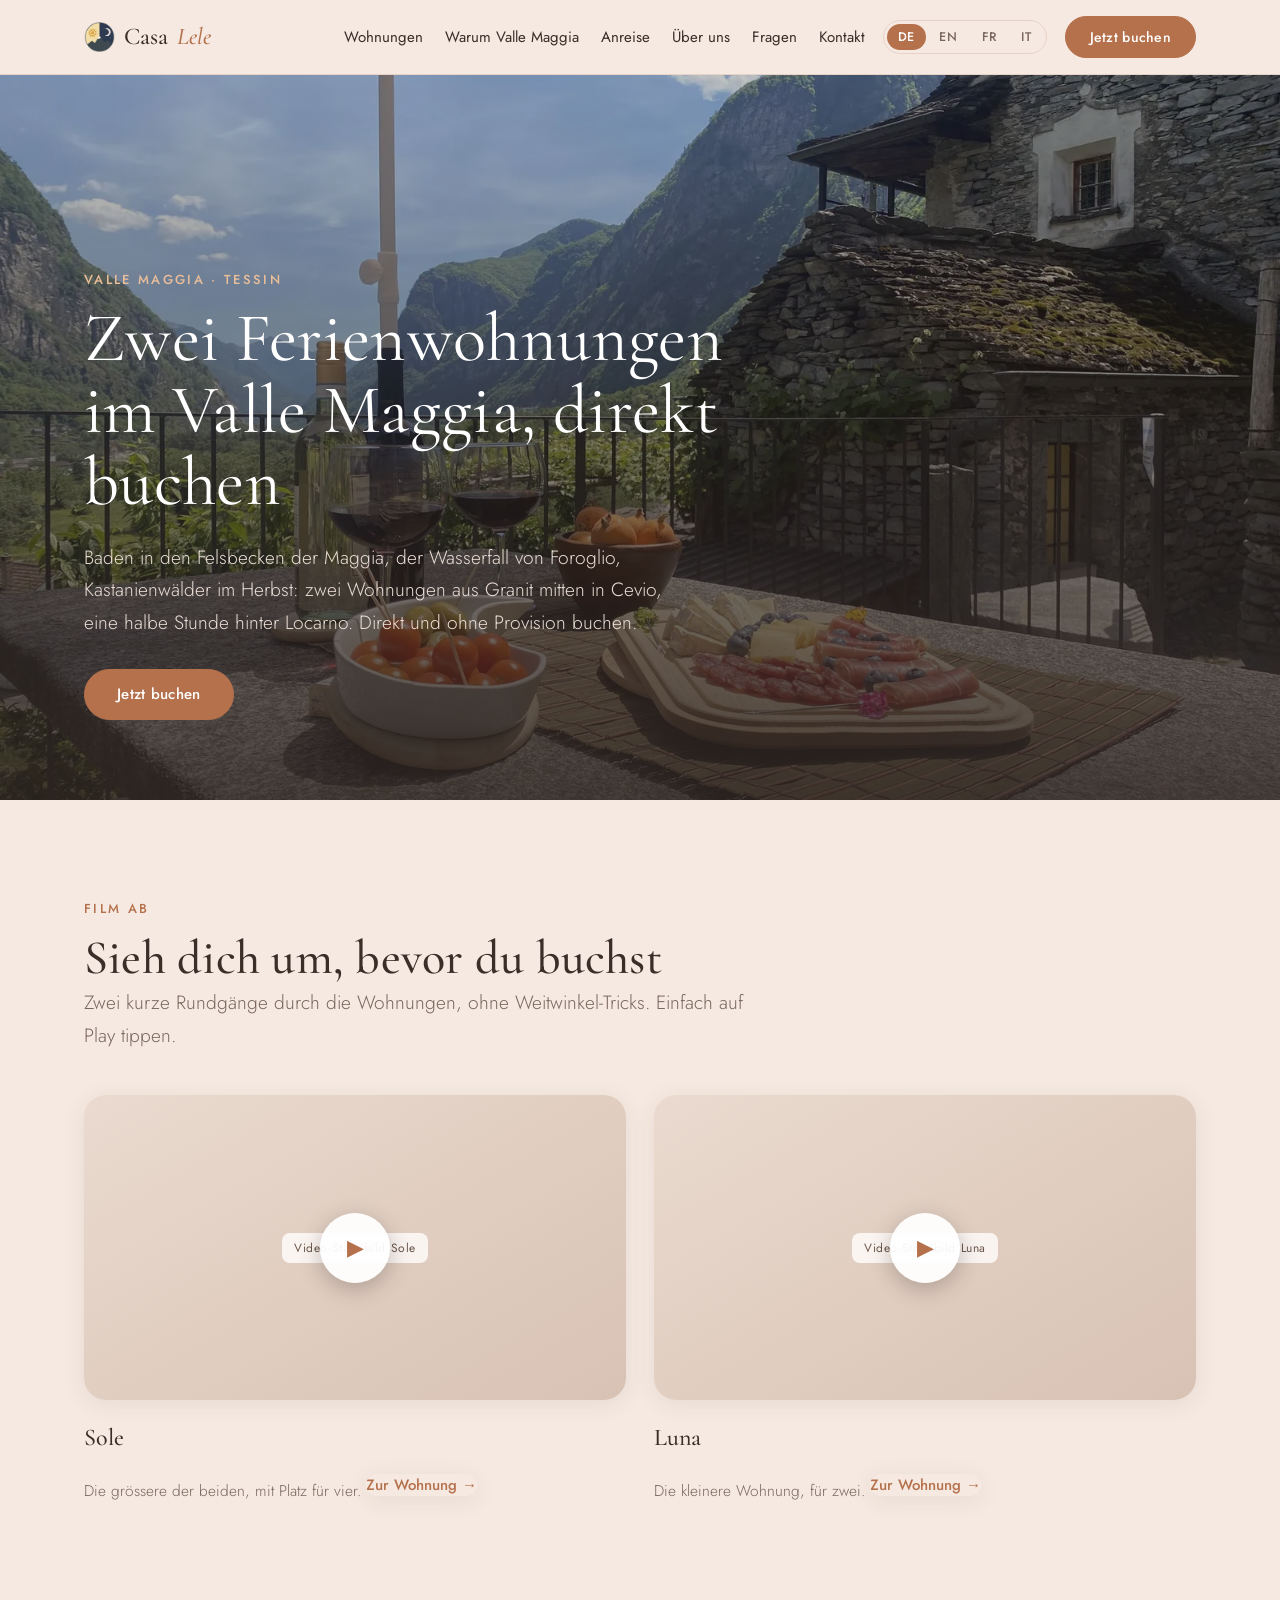
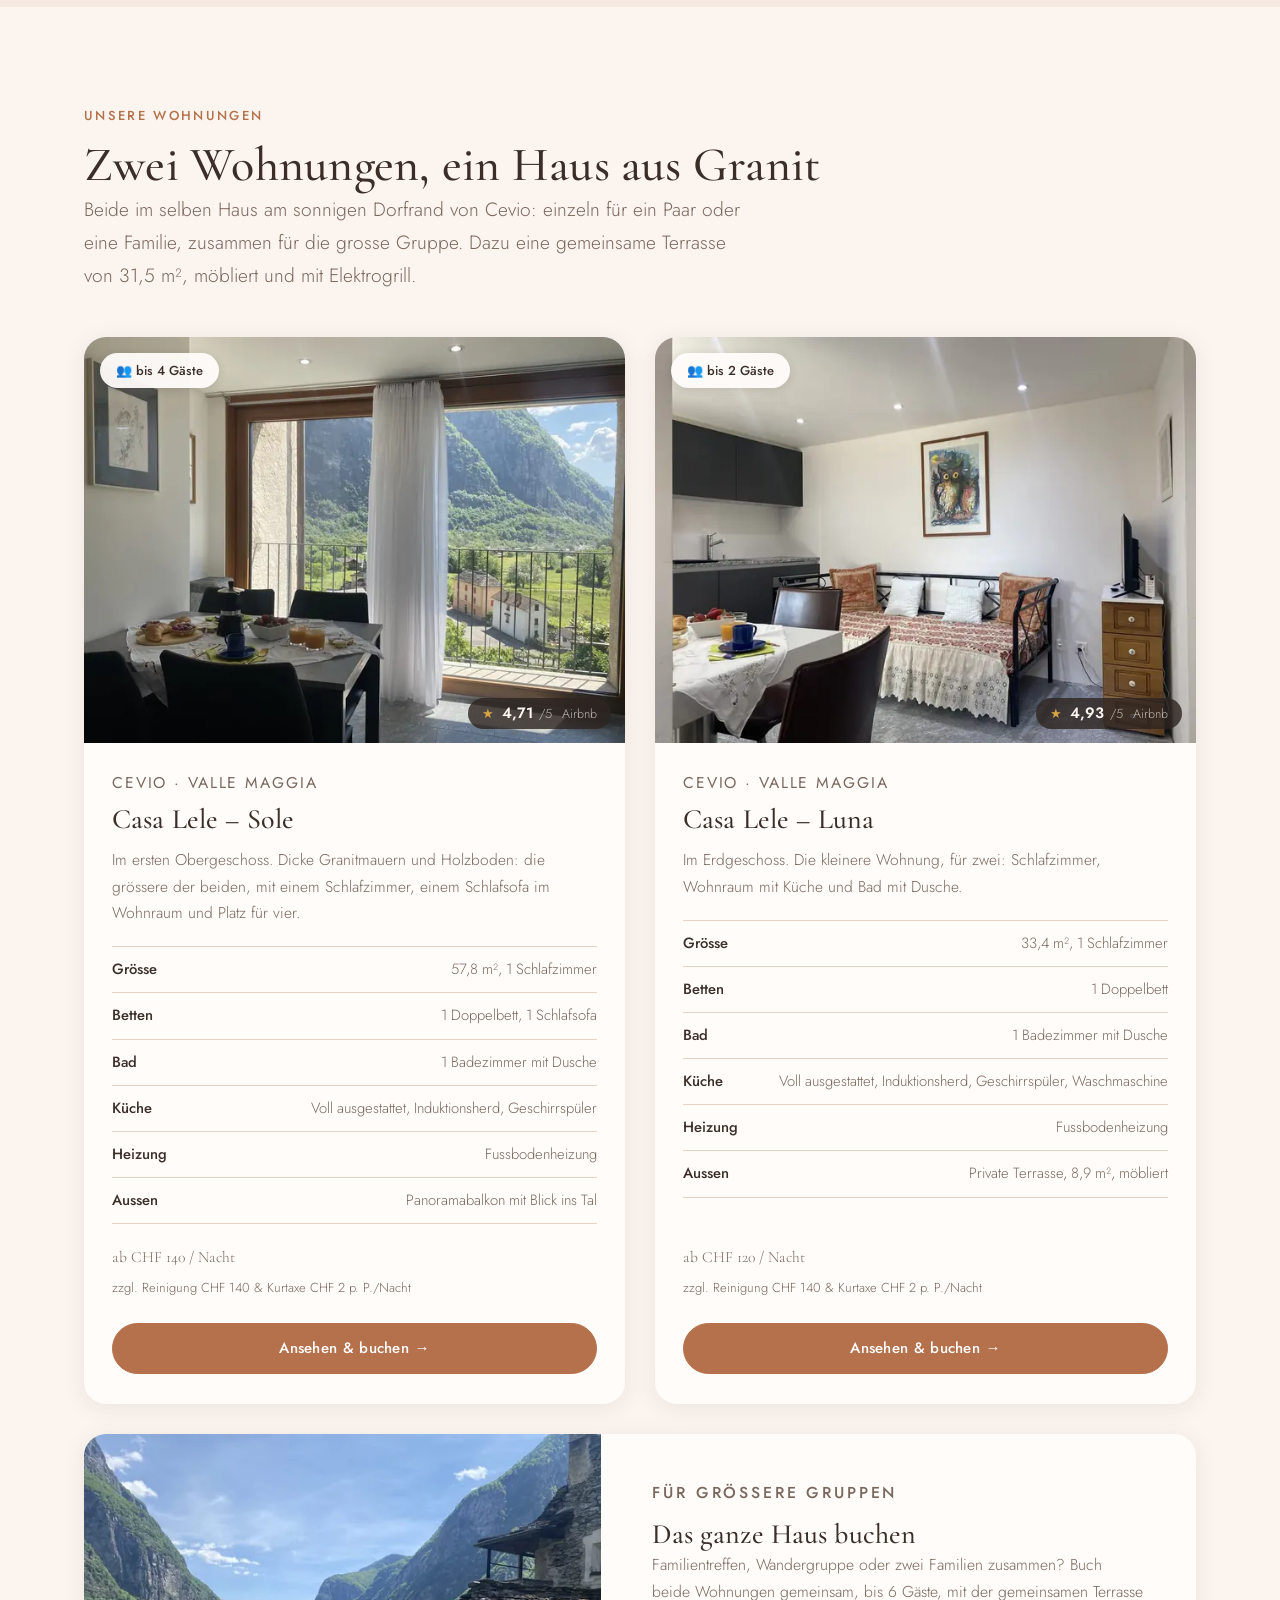
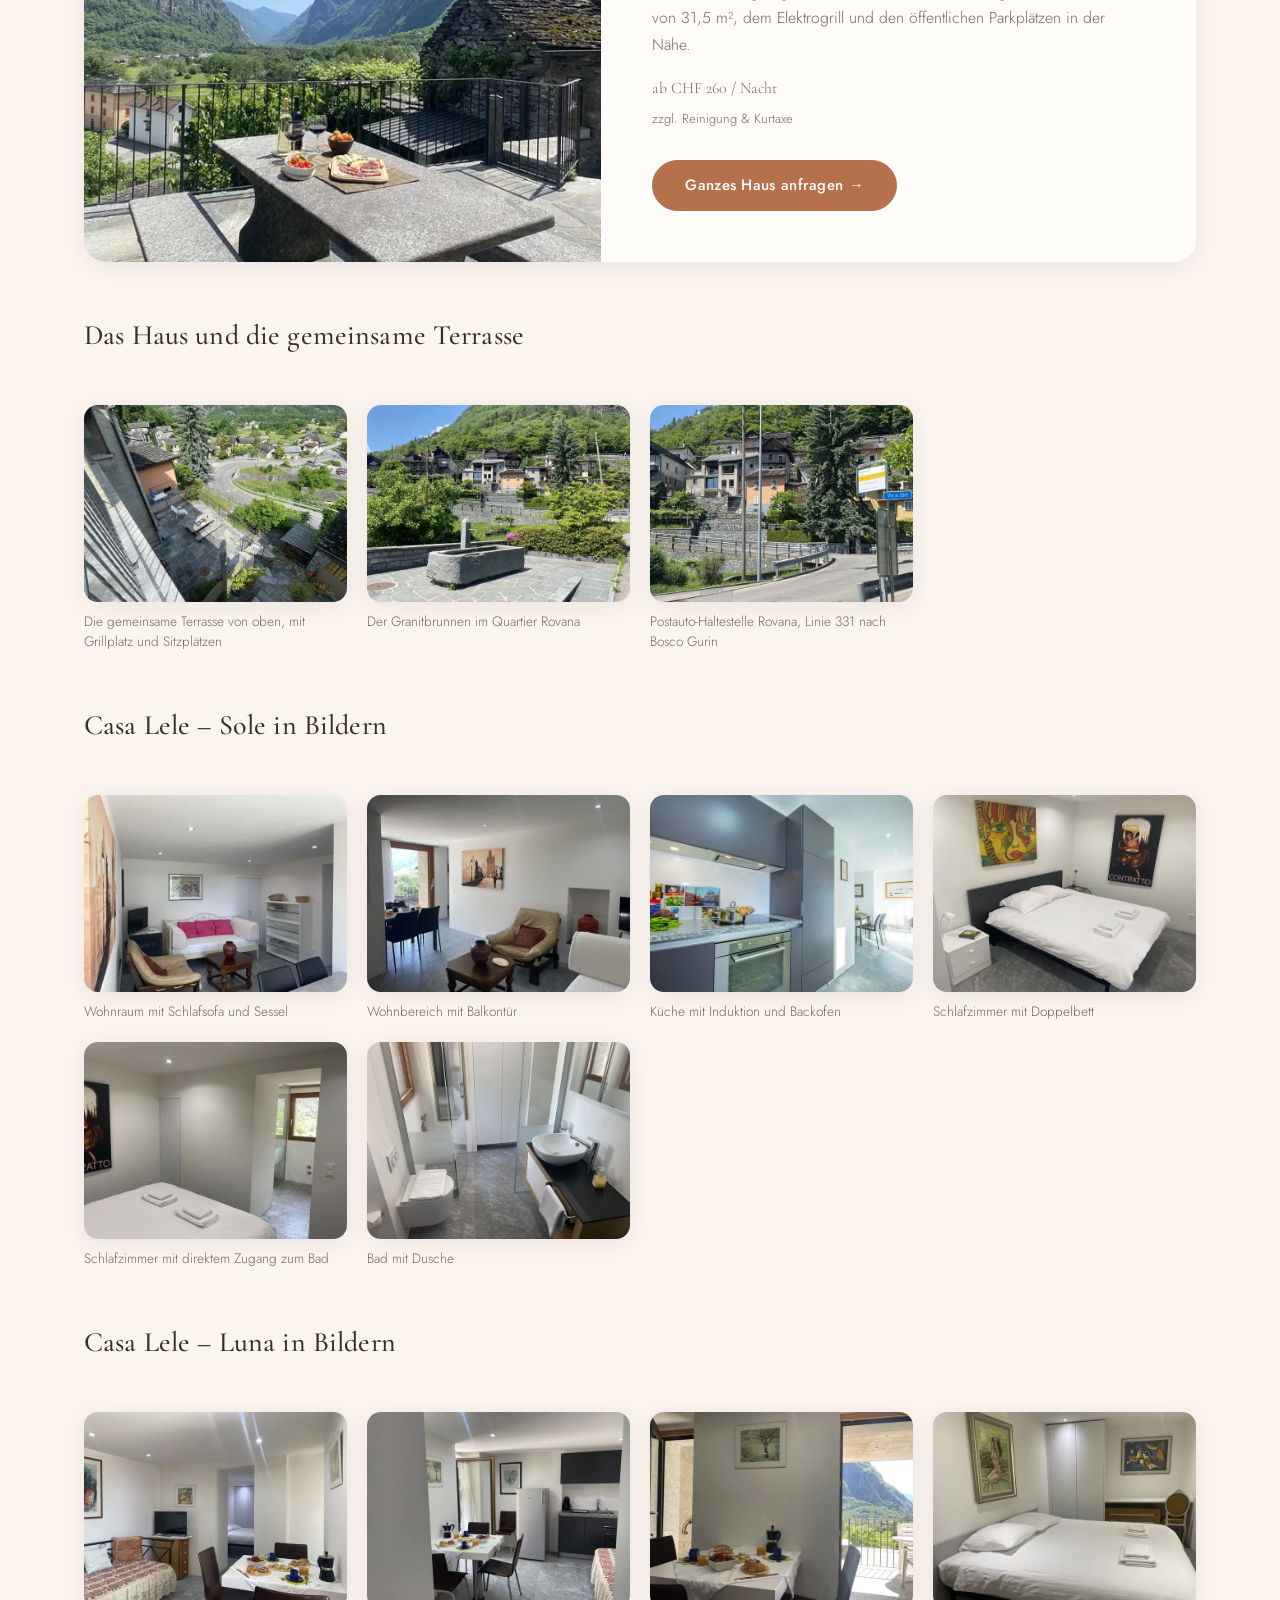
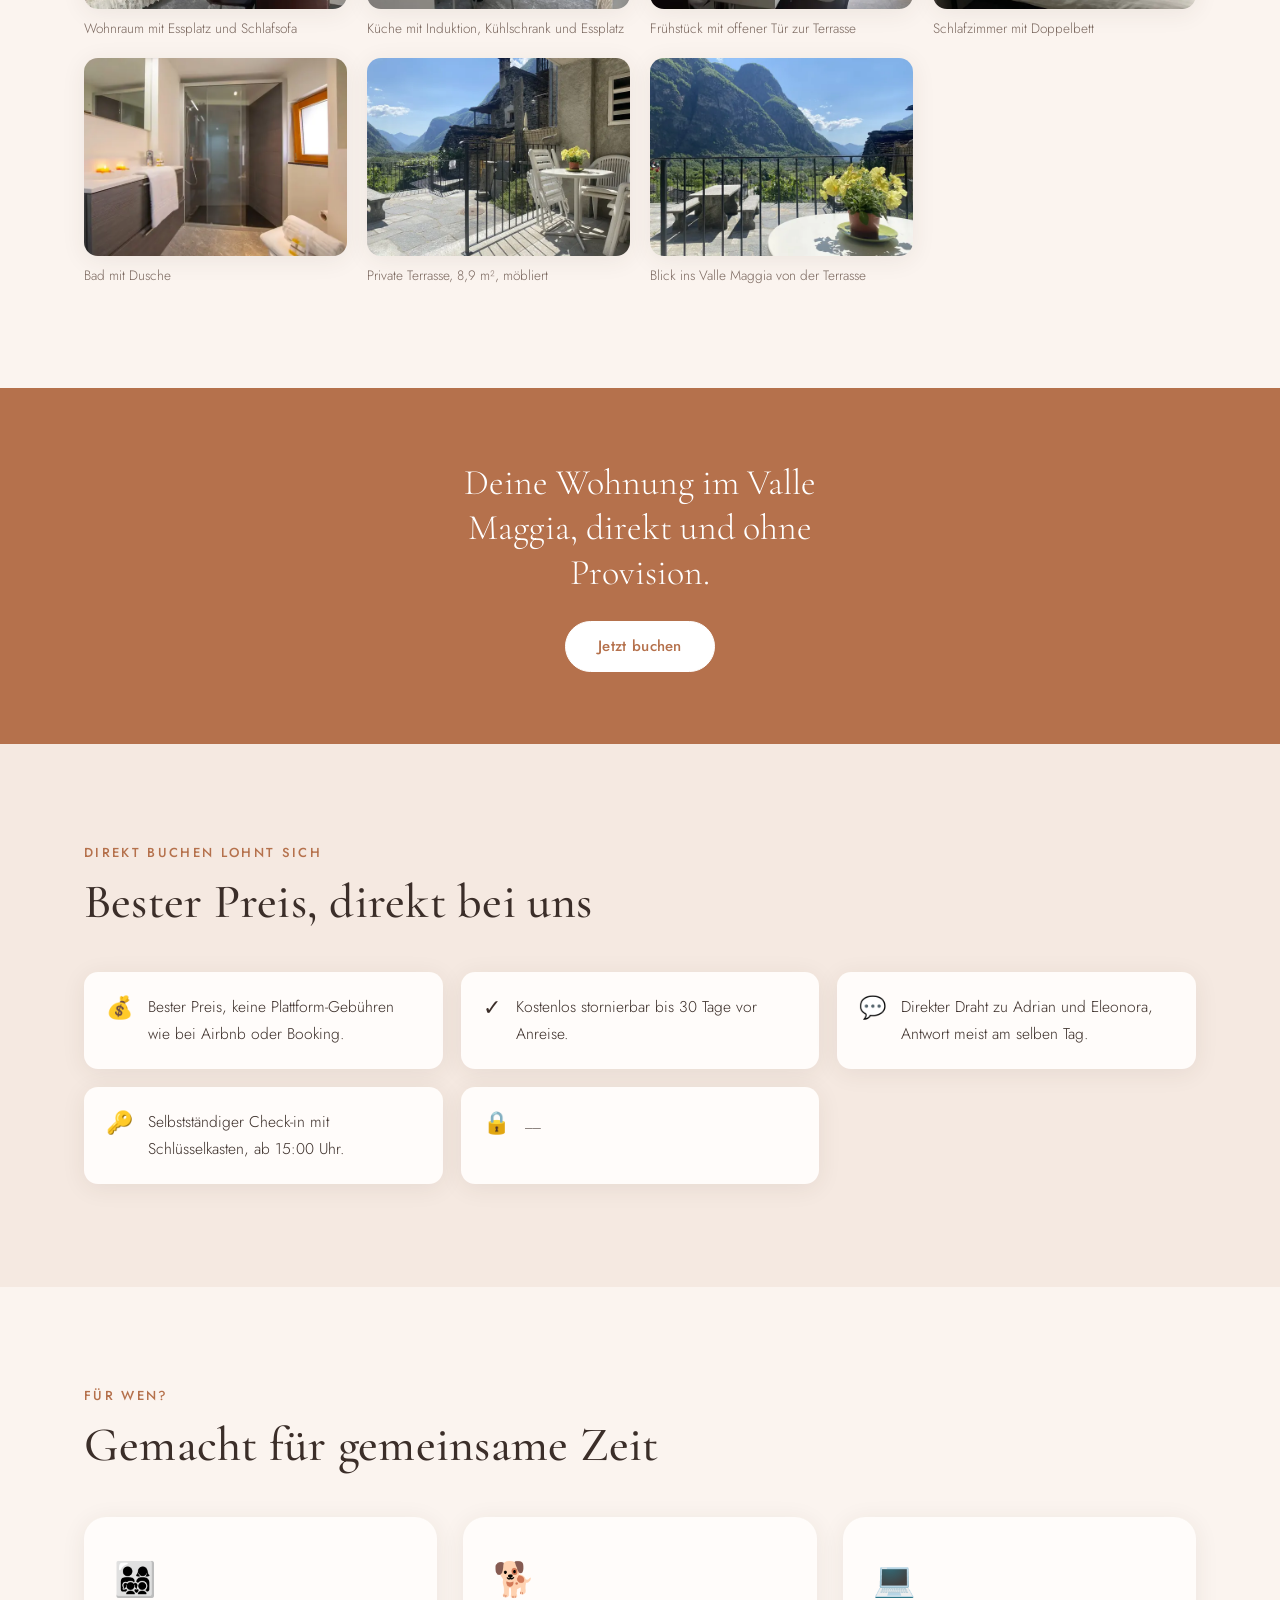
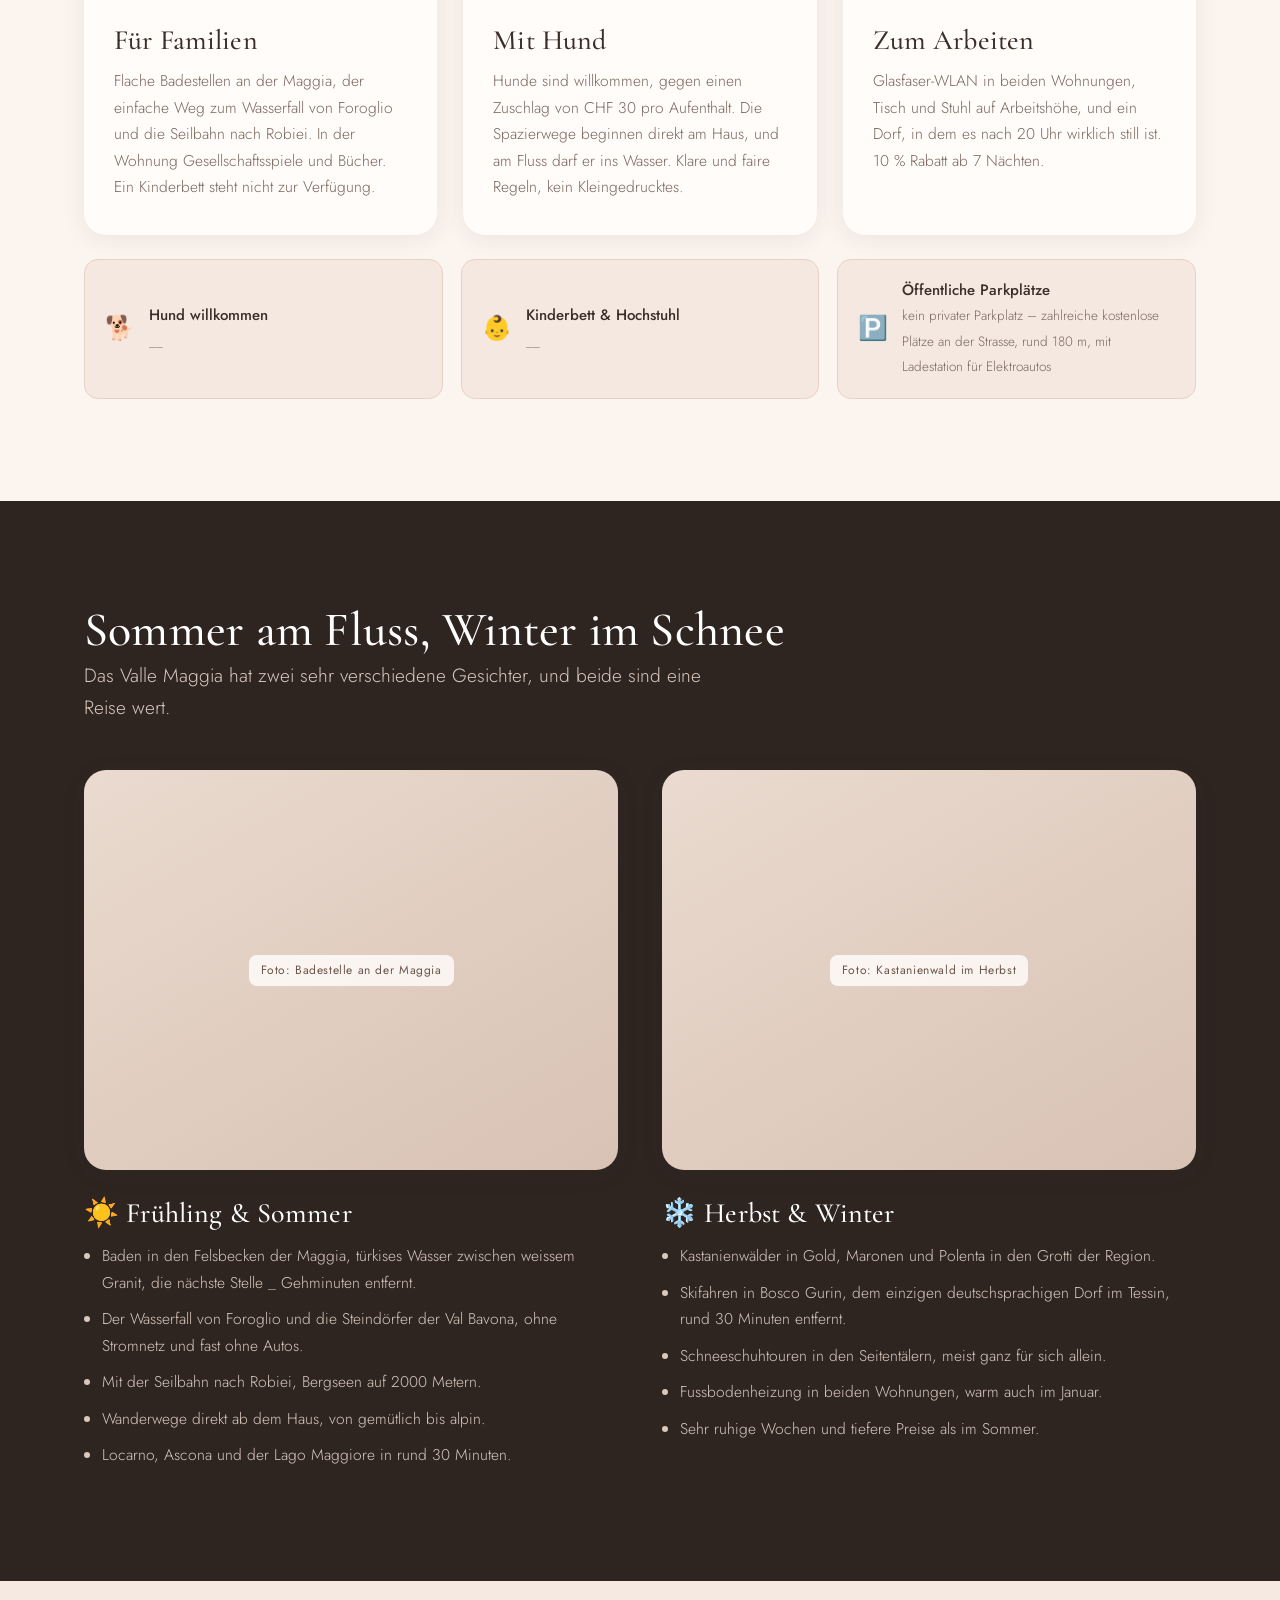
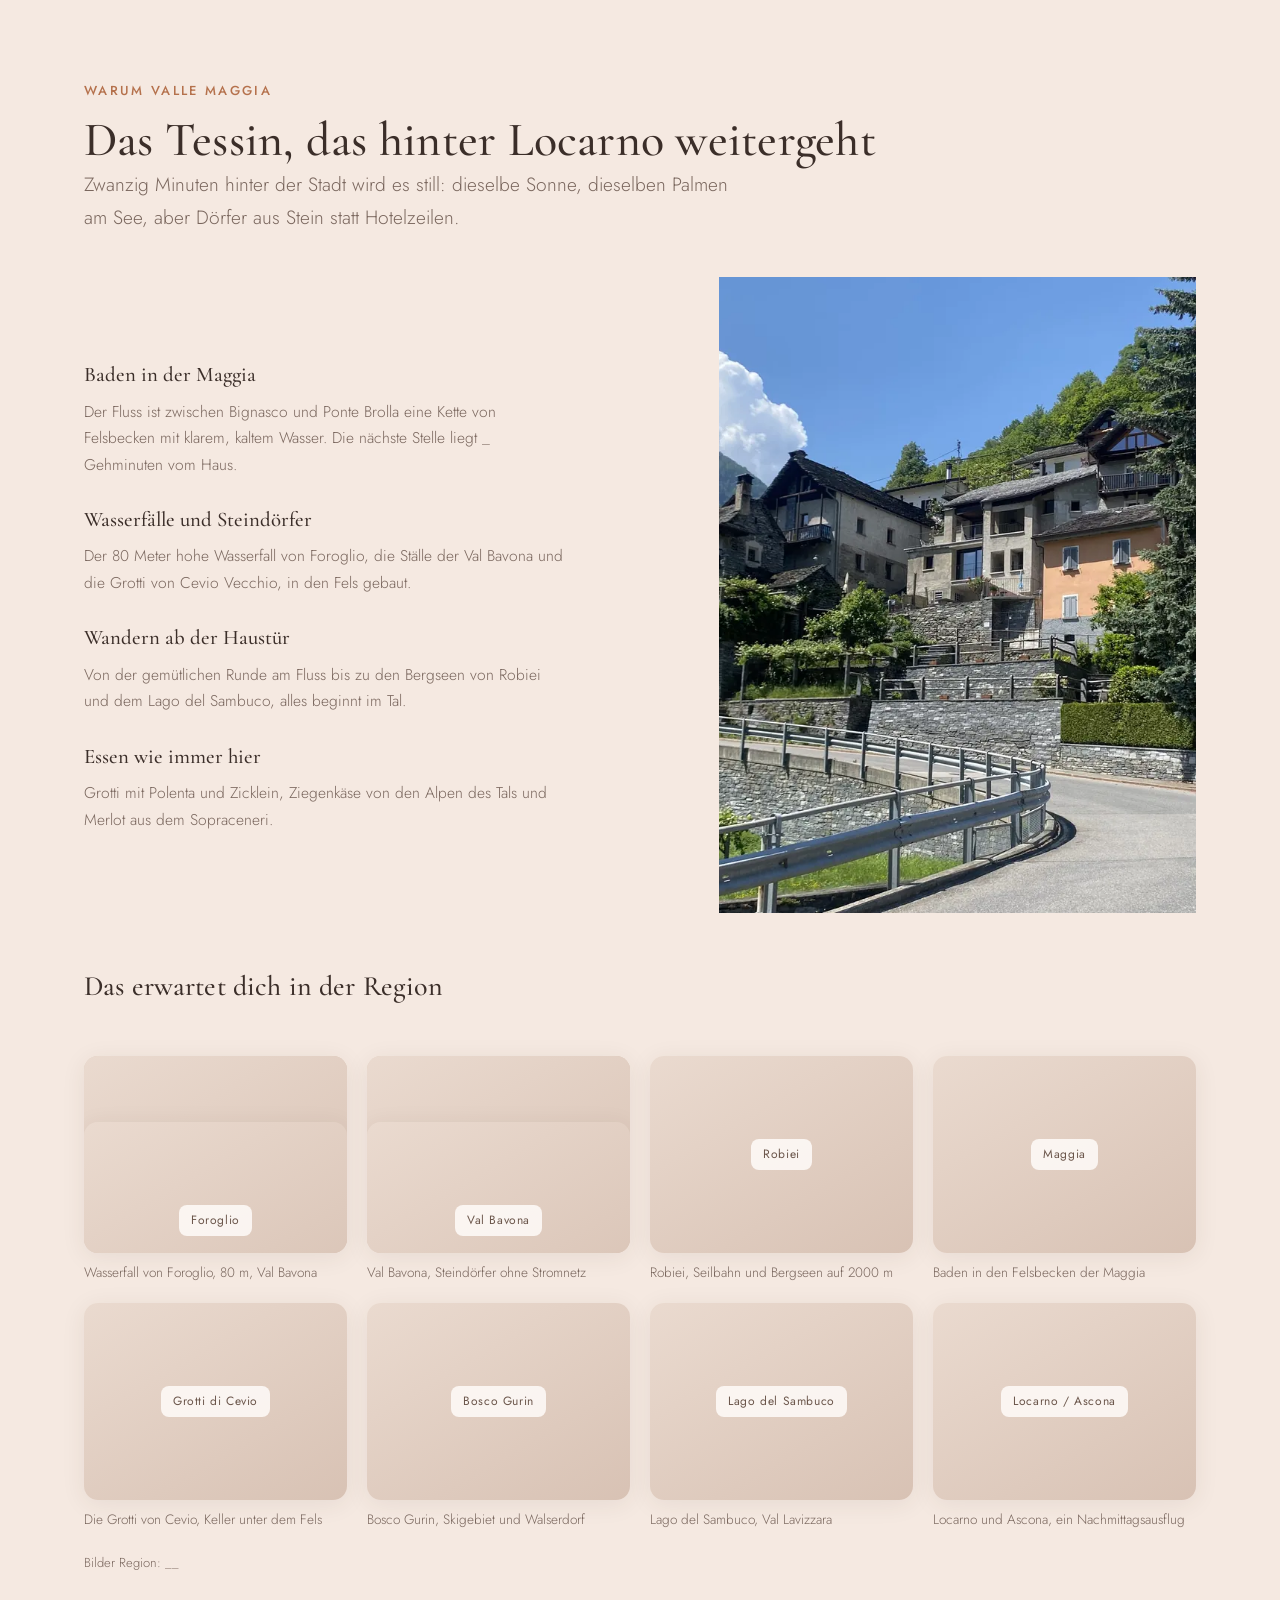
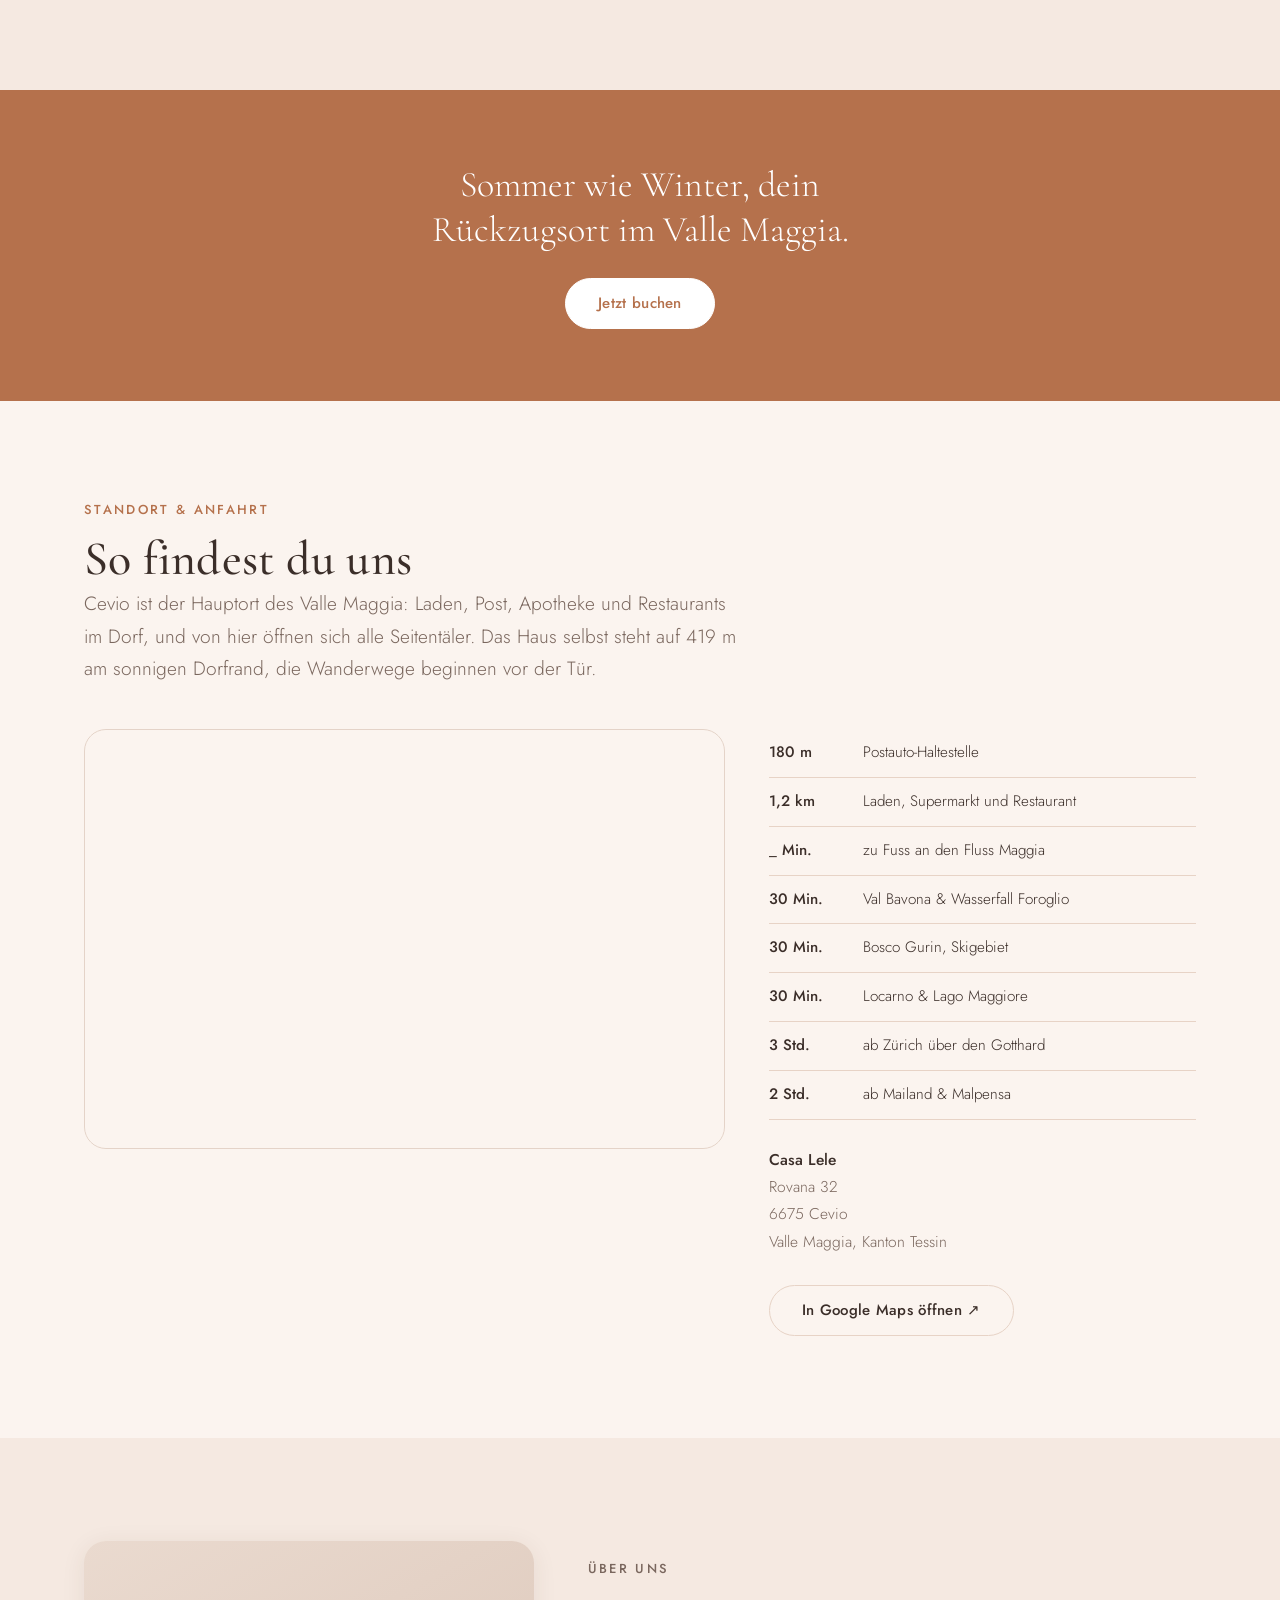
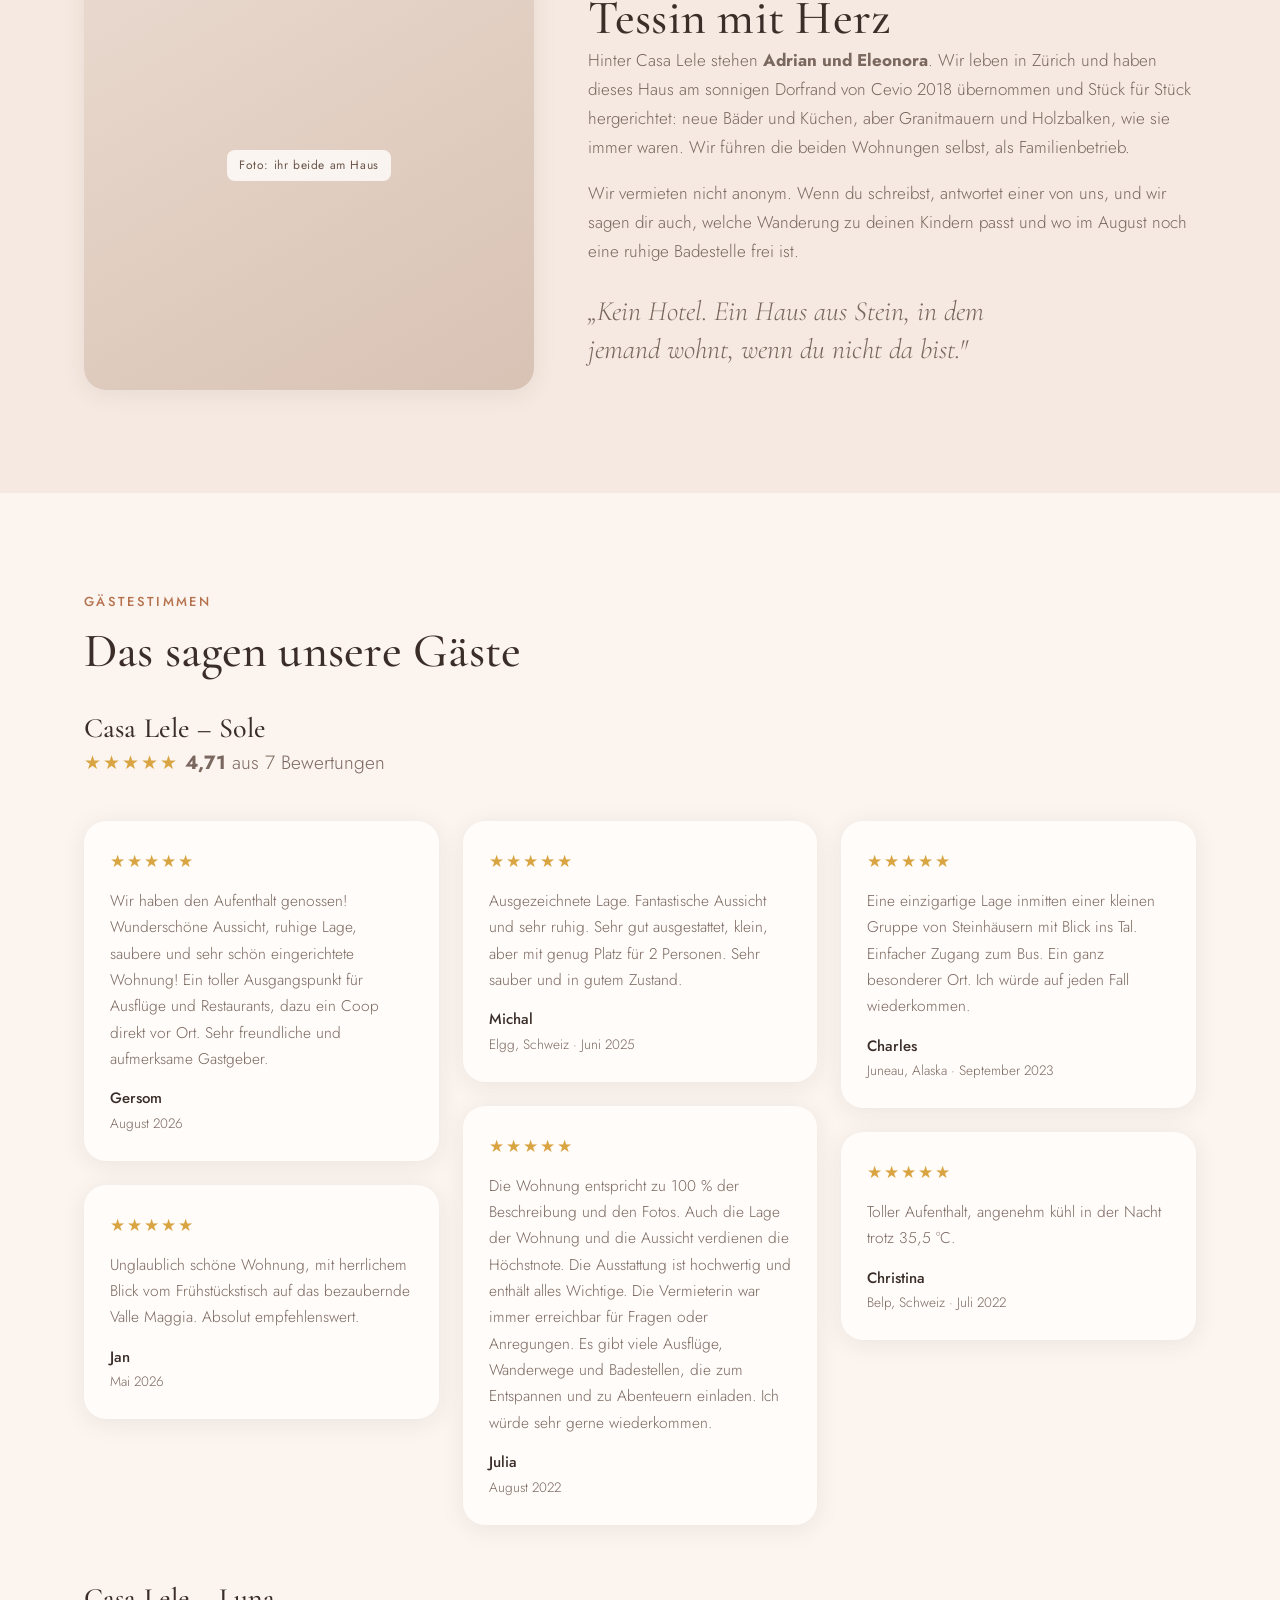
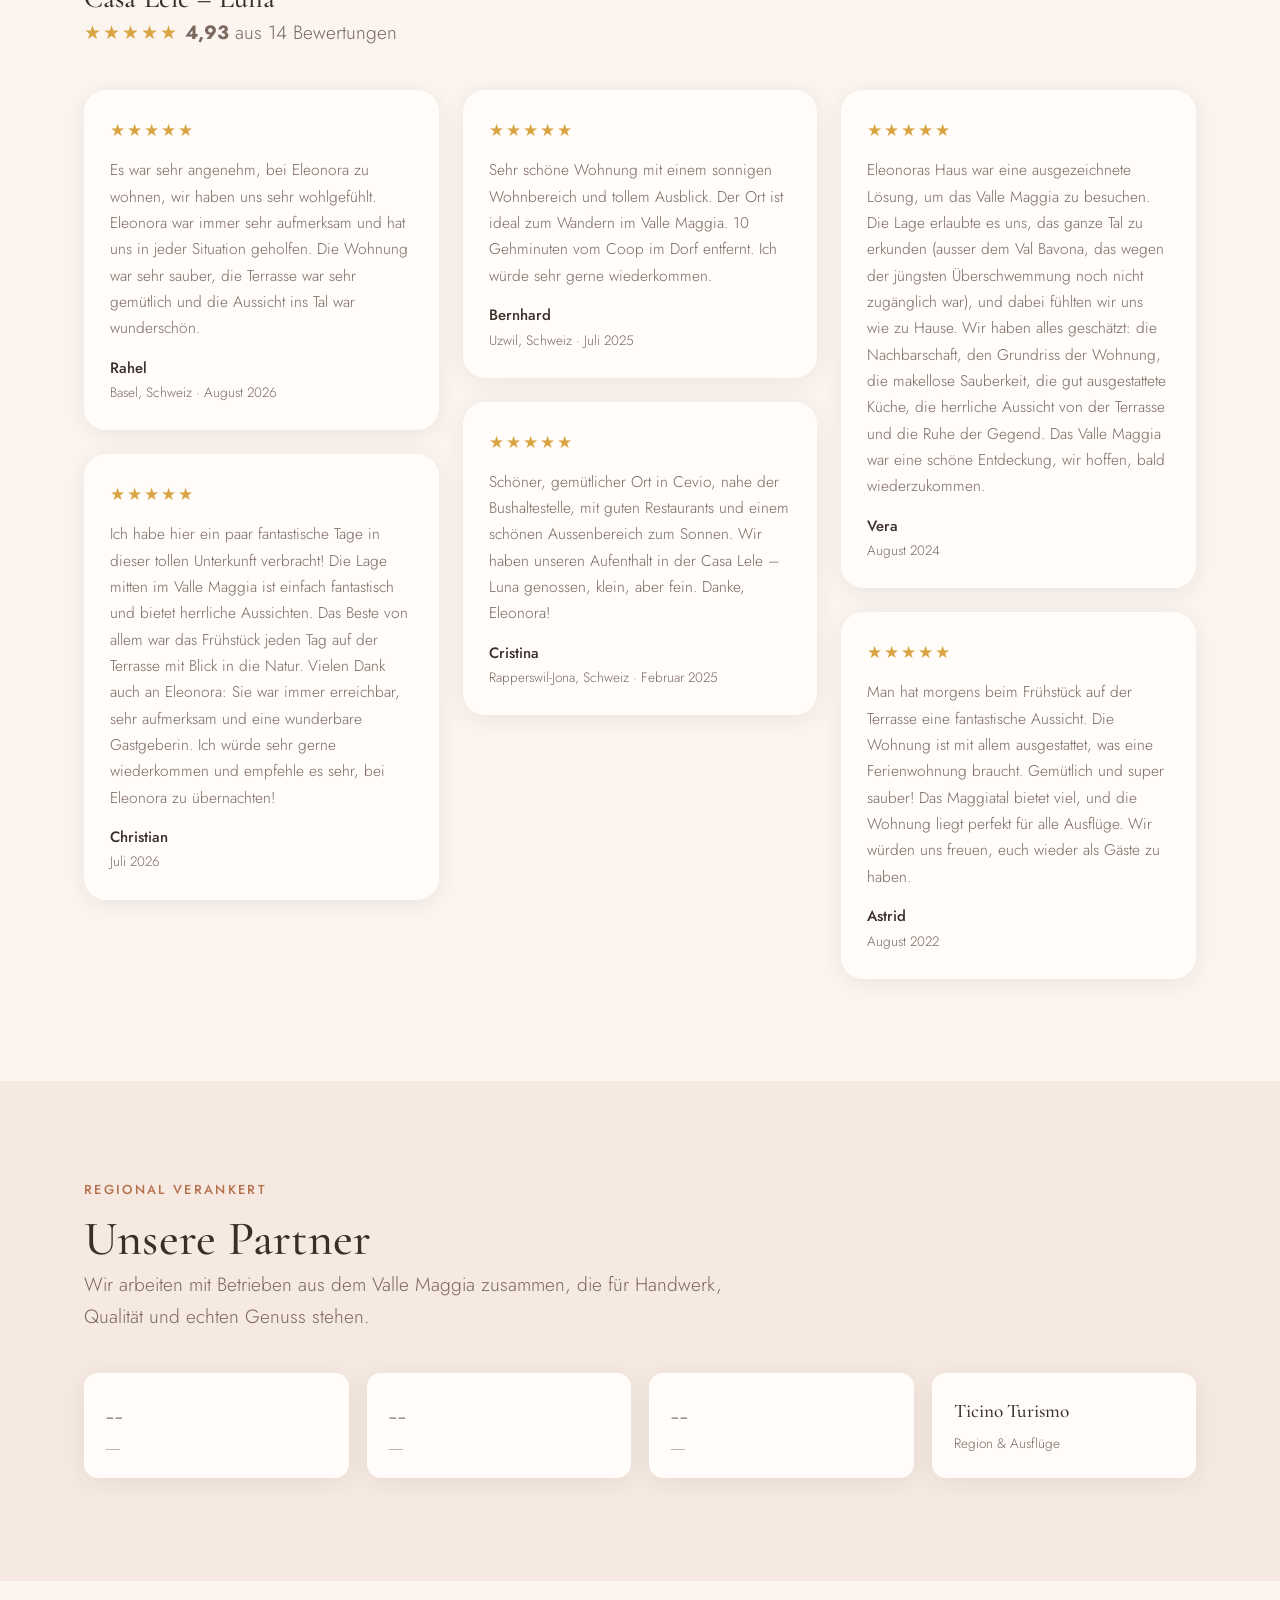
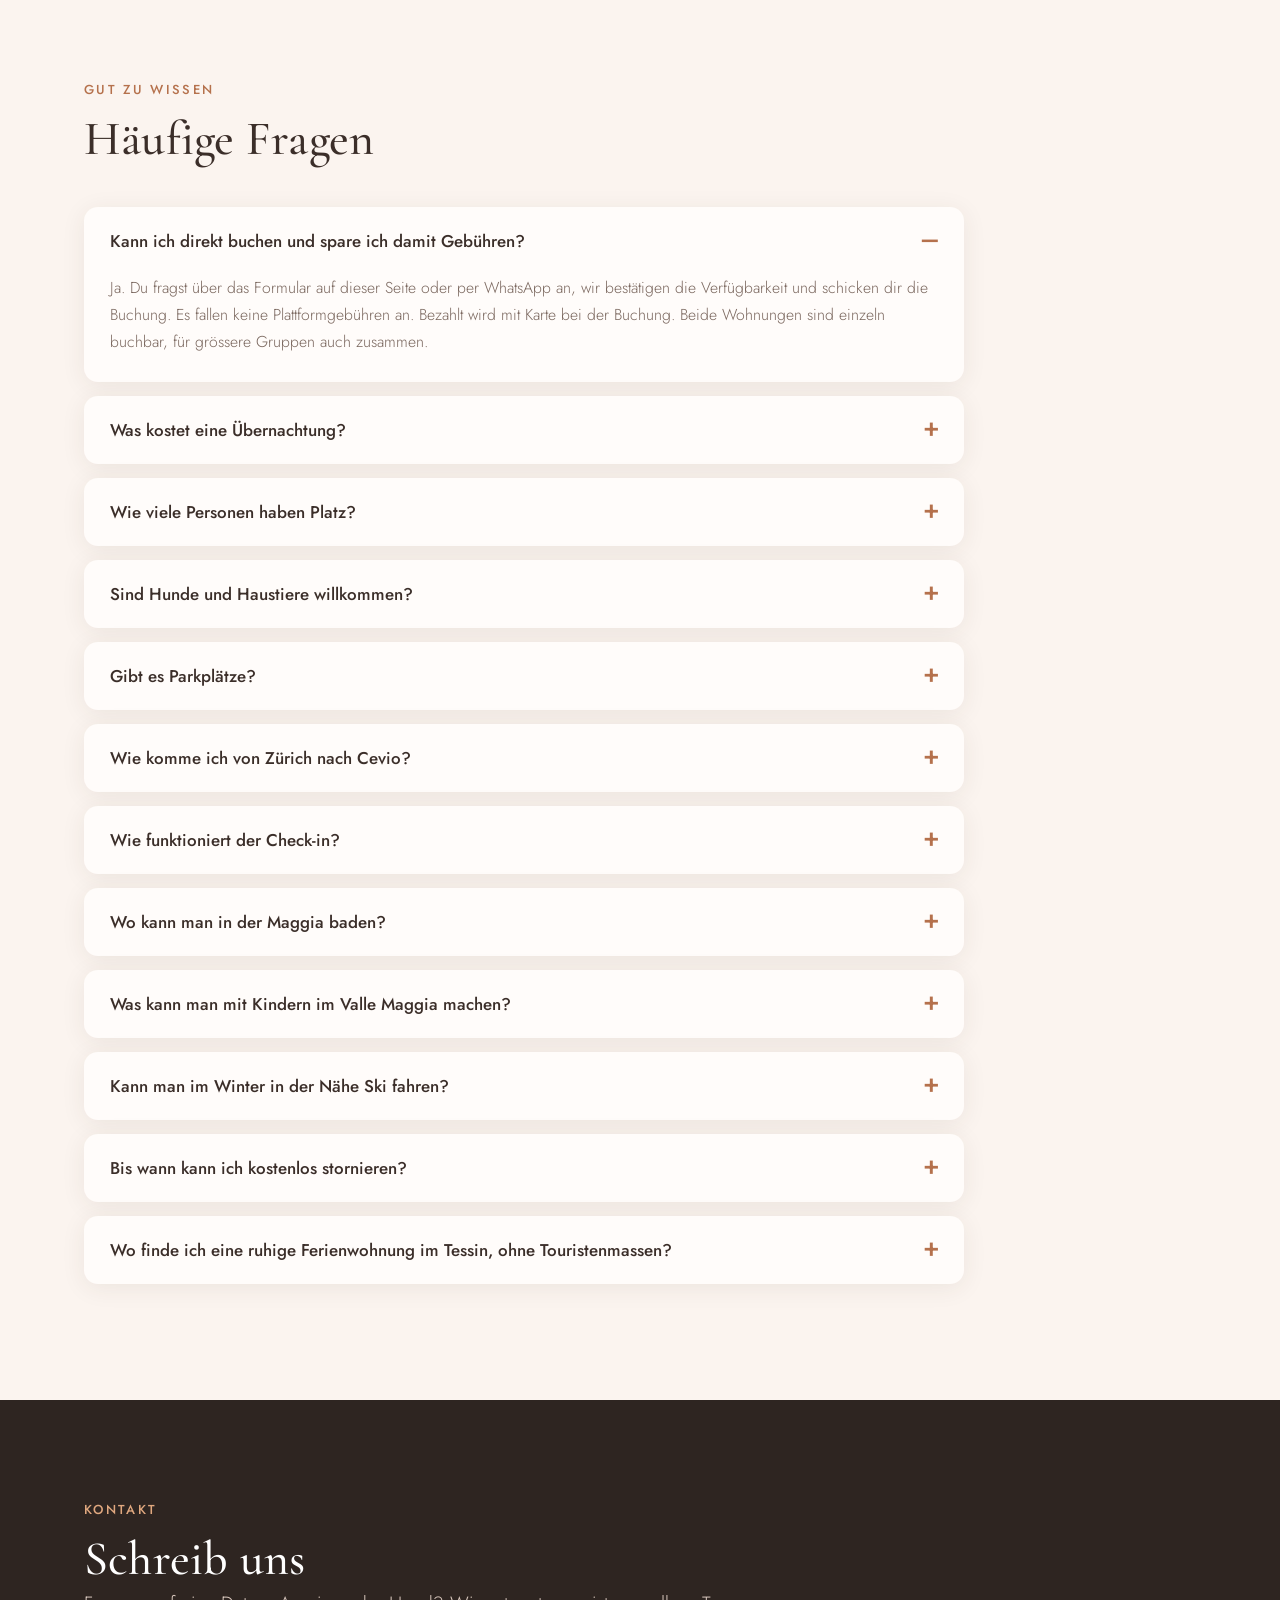
==== index.html @ cd528f74 "Quitadas las fotos de Foroglio y Val Bavona" ====
<!doctype html>
<html lang="de-CH">
<head>
<meta charset="utf-8">
<meta name="viewport" content="width=device-width, initial-scale=1">
<!-- GENERADO AUTOMATICAMENTE por build.py — no editar a mano.
     Textos: i18n/de.json, en.json, fr.json, it.json
     Datos:  data.json
     Estilo: style.css -->
<title>Ferienwohnung Valle Maggia – Casa Lele | Cevio, Tessin</title>
<meta name="description" content="Zwei Ferienwohnungen in Cevio im Valle Maggia, Tessin. Baden in der Maggia, Wasserfälle, Kastanienwälder. Direkt buchen, ohne Provision.">
<meta name="robots" content="index, follow">
<link rel="canonical" href="https://casalele.ch/">
<link rel="alternate" hreflang="de-CH" href="https://casalele.ch/">
<link rel="alternate" hreflang="en" href="https://casalele.ch/en.html">
<link rel="alternate" hreflang="fr-CH" href="https://casalele.ch/fr.html">
<link rel="alternate" hreflang="it-CH" href="https://casalele.ch/it.html">
<link rel="alternate" hreflang="x-default" href="https://casalele.ch/">
<meta name="theme-color" content="#f5e9e1">
<meta property="og:type" content="website">
<meta property="og:locale" content="de_CH">
<meta property="og:site_name" content="Casa Lele">
<meta property="og:title" content="Ferienwohnung Valle Maggia – Casa Lele | Cevio, Tessin">
<meta property="og:description" content="Zwei Ferienwohnungen in Cevio im Valle Maggia, Tessin. Baden in der Maggia, Wasserfälle, Kastanienwälder. Direkt buchen, ohne Provision.">
<meta property="og:url" content="https://casalele.ch/">
<meta property="og:image" content="https://casalele.ch/fotos/terrasse-aperitivo-1600.jpg">
<meta name="twitter:card" content="summary_large_image">
<link rel="preconnect" href="https://fonts.googleapis.com">
<link rel="preconnect" href="https://fonts.gstatic.com" crossorigin>
<link href="https://fonts.googleapis.com/css2?family=Cormorant+Garamond:ital,wght@0,400;0,500;0,600;1,400&family=Jost:wght@300;400;500;600&display=swap" rel="stylesheet">
<link rel="stylesheet" href="style.css">
<link rel="icon" type="image/png" sizes="48x48" href="logo/favicon-48.png">
<link rel="apple-touch-icon" href="logo/apple-touch-icon.png">
</head>
<body>
<a class="skip" href="#main">Zum Inhalt springen</a>

<header class="hdr">
  <div class="hdr__in">
    <a class="brand" style="display:inline-flex;align-items:center;gap:9px;white-space:nowrap" href="#top"><img class="brand__logo" src="logo/logo-marca-160.png" alt="" width="160" height="154" loading="eager" decoding="async" style="height:30px;width:auto;flex:0 0 auto;display:block">Casa <em>Lele</em></a>
    <button class="burger" id="burger" aria-expanded="false" aria-controls="nav">Menü</button>
    <nav class="nav" id="nav">
      <a href="#wohnungen">Wohnungen</a>
      <a href="#region">Warum Valle Maggia</a>
      <a href="#lage">Anreise</a>
      <a href="#ueber-uns">Über uns</a>
      <a href="#faq">Fragen</a>
      <a href="#kontakt">Kontakt</a>
      <div class="langs"><a href="index.html" hreflang="de-CH" aria-current="true">DE</a><a href="en.html" hreflang="en">EN</a><a href="fr.html" hreflang="fr-CH">FR</a><a href="it.html" hreflang="it-CH">IT</a></div>
      <a class="btn" href="#kontakt">Jetzt buchen</a>
    </nav>
    <div class="langs"><a href="index.html" hreflang="de-CH" aria-current="true">DE</a><a href="en.html" hreflang="en">EN</a><a href="fr.html" hreflang="fr-CH">FR</a><a href="it.html" hreflang="it-CH">IT</a></div>
    <a class="btn" href="#kontakt">Jetzt buchen</a>
  </div>
</header>

<main id="main">

<section class="hero" id="top">
  <div class="hero__media">
    <!-- FOTO PRINCIPAL. Minimo 2400 px de ancho. -->
    <picture><source type="image/webp" srcset="fotos/terrasse-aperitivo-640.webp 640w, fotos/terrasse-aperitivo-1024.webp 1024w, fotos/terrasse-aperitivo-1600.webp 1600w, fotos/terrasse-aperitivo-2400.webp 2400w" sizes="100vw"><img class="ph" src="fotos/terrasse-aperitivo-2400.jpg" srcset="fotos/terrasse-aperitivo-640.jpg 640w, fotos/terrasse-aperitivo-1024.jpg 1024w, fotos/terrasse-aperitivo-1600.jpg 1600w, fotos/terrasse-aperitivo-2400.jpg 2400w" sizes="100vw" alt="Apéro auf der gemeinsamen Terrasse der Casa Lele, mit Blick ins Valle Maggia" width="2400" height="1800" loading="eager" fetchpriority="high" decoding="async"></picture>
  </div>
  <div class="hero__in">
    <p class="eyebrow">Valle Maggia · Tessin</p>
    <h1>Zwei Ferienwohnungen im Valle Maggia, direkt buchen</h1>
    <p class="hero__p">Baden in den Felsbecken der Maggia, der Wasserfall von Foroglio, Kastanienwälder im Herbst: zwei Wohnungen aus Granit mitten in Cevio, eine halbe Stunde hinter Locarno. Direkt und ohne Provision buchen.</p>
    <div class="btns"><a class="btn" href="#wohnungen">Jetzt buchen</a></div>
  </div>
</section>

<section class="sec">
  <div class="wrap">
    <p class="eyebrow">Film ab</p>
    <h2>Sieh dich um, bevor du buchst</h2>
    <p class="lede">Zwei kurze Rundgänge durch die Wohnungen, ohne Weitwinkel-Tricks. Einfach auf Play tippen.</p>
    <div class="tour">
      <figure>
        <a href="#">
          <div class="ph r16x9"><span>Video-Standbild Sole</span></div>
          <div class="play"><span>▶</span></div>
        </a>
        <figcaption><b>Sole</b>Die grössere der beiden, mit Platz für vier.
          <a class="arrow" href="#wohnung-1">Zur Wohnung →</a></figcaption>
      </figure>
      <figure>
        <a href="#">
          <div class="ph r16x9"><span>Video-Standbild Luna</span></div>
          <div class="play"><span>▶</span></div>
        </a>
        <figcaption><b>Luna</b>Die kleinere Wohnung, für zwei.
          <a class="arrow" href="#wohnung-2">Zur Wohnung →</a></figcaption>
      </figure>
    </div>
  </div>
</section>

<section class="sec sec--lt" id="wohnungen">
  <div class="wrap">
    <p class="eyebrow">Unsere Wohnungen</p>
    <h2>Zwei Wohnungen, ein Haus aus Granit</h2>
    <p class="lede">Beide im selben Haus am sonnigen Dorfrand von Cevio: einzeln für ein Paar oder eine Familie, zusammen für die grosse Gruppe. Dazu eine gemeinsame Terrasse von 31,5 m², möbliert und mit Elektrogrill.</p>
    <div class="flats">
      <article class="flat" id="wohnung-1">
        <div class="flat__img">
          <picture><source type="image/webp" srcset="fotos/sole-essplatz-balkon-640.webp 640w, fotos/sole-essplatz-balkon-1024.webp 1024w, fotos/sole-essplatz-balkon-1600.webp 1600w" sizes="(max-width:860px) 100vw, 46vw"><img class="ph r4x3" src="fotos/sole-essplatz-balkon-1600.jpg" srcset="fotos/sole-essplatz-balkon-640.jpg 640w, fotos/sole-essplatz-balkon-1024.jpg 1024w, fotos/sole-essplatz-balkon-1600.jpg 1600w" sizes="(max-width:860px) 100vw, 46vw" alt="Essplatz am Balkon mit Blick ins Tal, Casa Lele – Sole" width="1600" height="1200" loading="lazy" decoding="async"></picture><p class="flat__rating"><i class="stars" aria-hidden="true">★</i><b>4,71</b><span>/5</span><em>Airbnb</em></p>
          <span class="badge">👥 bis 4 Gäste</span>
        </div>
        <div class="flat__body">
          <p class="flat__place">Cevio · Valle Maggia</p>
          <h3>Casa Lele – Sole</h3>
          <p>Im ersten Obergeschoss. Dicke Granitmauern und Holzboden: die grössere der beiden, mit einem Schlafzimmer, einem Schlafsofa im Wohnraum und Platz für vier.</p>
          <ul class="specs">
            <li><b>Grösse</b><span>57,8 m², 1 Schlafzimmer</span></li>
            <li><b>Betten</b><span>1 Doppelbett, 1 Schlafsofa</span></li>
            <li><b>Bad</b><span>1 Badezimmer mit Dusche</span></li>
            <li><b>Küche</b><span>Voll ausgestattet, Induktionsherd, Geschirrspüler</span></li>
            <li><b>Heizung</b><span>Fussbodenheizung</span></li>
            <li><b>Aussen</b><span>Panoramabalkon mit Blick ins Tal</span></li>
          </ul>
          <p class="price">ab CHF 140 / Nacht
            <small>zzgl. Reinigung CHF 140 & Kurtaxe CHF 2 p. P./Nacht</small></p>
          <a class="btn" href="#kontakt">Ansehen & buchen →</a>
        </div>
      </article>
      <article class="flat" id="wohnung-2">
        <div class="flat__img">
          <picture><source type="image/webp" srcset="fotos/luna-wohnraum-640.webp 640w, fotos/luna-wohnraum-1024.webp 1024w, fotos/luna-wohnraum-1600.webp 1600w" sizes="(max-width:860px) 100vw, 46vw"><img class="ph r4x3" src="fotos/luna-wohnraum-1600.jpg" srcset="fotos/luna-wohnraum-640.jpg 640w, fotos/luna-wohnraum-1024.jpg 1024w, fotos/luna-wohnraum-1600.jpg 1600w" sizes="(max-width:860px) 100vw, 46vw" alt="Wohnraum mit Küche, Casa Lele – Luna" width="1600" height="1200" loading="lazy" decoding="async"></picture><p class="flat__rating"><i class="stars" aria-hidden="true">★</i><b>4,93</b><span>/5</span><em>Airbnb</em></p>
          <span class="badge">👥 bis 2 Gäste</span>
        </div>
        <div class="flat__body">
          <p class="flat__place">Cevio · Valle Maggia</p>
          <h3>Casa Lele – Luna</h3>
          <p>Im Erdgeschoss. Die kleinere Wohnung, für zwei: Schlafzimmer, Wohnraum mit Küche und Bad mit Dusche.</p>
          <ul class="specs">
            <li><b>Grösse</b><span>33,4 m², 1 Schlafzimmer</span></li>
            <li><b>Betten</b><span>1 Doppelbett</span></li>
            <li><b>Bad</b><span>1 Badezimmer mit Dusche</span></li>
            <li><b>Küche</b><span>Voll ausgestattet, Induktionsherd, Geschirrspüler, Waschmaschine</span></li>
            <li><b>Heizung</b><span>Fussbodenheizung</span></li>
            <li><b>Aussen</b><span>Private Terrasse, 8,9 m², möbliert</span></li>
          </ul>
          <p class="price">ab CHF 120 / Nacht
            <small>zzgl. Reinigung CHF 140 & Kurtaxe CHF 2 p. P./Nacht</small></p>
          <a class="btn" href="#kontakt">Ansehen & buchen →</a>
        </div>
      </article>
    </div>
    <div class="whole" id="ganzes-haus">
      <picture><source type="image/webp" srcset="fotos/terrasse-gemeinsam-640.webp 640w, fotos/terrasse-gemeinsam-1024.webp 1024w, fotos/terrasse-gemeinsam-1600.webp 1600w" sizes="(max-width:860px) 100vw, 45vw"><img class="ph" src="fotos/terrasse-gemeinsam-1600.jpg" srcset="fotos/terrasse-gemeinsam-640.jpg 640w, fotos/terrasse-gemeinsam-1024.jpg 1024w, fotos/terrasse-gemeinsam-1600.jpg 1600w" sizes="(max-width:860px) 100vw, 45vw" alt="Die gemeinsame Terrasse mit Granittisch und Blick ins Tal" width="1600" height="1200" loading="lazy" decoding="async"></picture>
      <div class="whole__txt">
        <p class="eyebrow">Für grössere Gruppen</p>
        <h3>Das ganze Haus buchen</h3>
        <p>Familientreffen, Wandergruppe oder zwei Familien zusammen? Buch beide Wohnungen gemeinsam, bis 6 Gäste, mit der gemeinsamen Terrasse von 31,5 m², dem Elektrogrill und den öffentlichen Parkplätzen in der Nähe.</p>
        <p class="price">ab CHF 260 / Nacht
          <small>zzgl. Reinigung & Kurtaxe</small></p>
        <div class="btns"><a class="btn" href="#kontakt">Ganzes Haus anfragen →</a></div>
      </div>
    </div>
  
    <h3 style="margin-top:56px">Das Haus und die gemeinsame Terrasse</h3>
    <div class="gal">
      <figure><picture><source type="image/webp" srcset="fotos/terrasse-panorama-640.webp 640w, fotos/terrasse-panorama-1024.webp 1024w, fotos/terrasse-panorama-1600.webp 1600w" sizes="(max-width:700px) 100vw, 300px"><img class="ph r4x3" src="fotos/terrasse-panorama-1600.jpg" srcset="fotos/terrasse-panorama-640.jpg 640w, fotos/terrasse-panorama-1024.jpg 1024w, fotos/terrasse-panorama-1600.jpg 1600w" sizes="(max-width:700px) 100vw, 300px" alt="Die gemeinsame Terrasse von oben, mit Grillplatz und Sitzplätzen" width="1600" height="1200" loading="lazy" decoding="async"></picture><figcaption>Die gemeinsame Terrasse von oben, mit Grillplatz und Sitzplätzen</figcaption></figure>
      <figure><picture><source type="image/webp" srcset="fotos/rovana-brunnen-640.webp 640w, fotos/rovana-brunnen-1024.webp 1024w, fotos/rovana-brunnen-1600.webp 1600w" sizes="(max-width:700px) 100vw, 300px"><img class="ph r4x3" src="fotos/rovana-brunnen-1600.jpg" srcset="fotos/rovana-brunnen-640.jpg 640w, fotos/rovana-brunnen-1024.jpg 1024w, fotos/rovana-brunnen-1600.jpg 1600w" sizes="(max-width:700px) 100vw, 300px" alt="Der Granitbrunnen im Quartier Rovana" width="1600" height="1200" loading="lazy" decoding="async"></picture><figcaption>Der Granitbrunnen im Quartier Rovana</figcaption></figure>
      <figure><picture><source type="image/webp" srcset="fotos/haltestelle-rovana-640.webp 640w, fotos/haltestelle-rovana-1024.webp 1024w, fotos/haltestelle-rovana-1600.webp 1600w" sizes="(max-width:700px) 100vw, 300px"><img class="ph r4x3" src="fotos/haltestelle-rovana-1600.jpg" srcset="fotos/haltestelle-rovana-640.jpg 640w, fotos/haltestelle-rovana-1024.jpg 1024w, fotos/haltestelle-rovana-1600.jpg 1600w" sizes="(max-width:700px) 100vw, 300px" alt="Postauto-Haltestelle Rovana, Linie 331 nach Bosco Gurin" width="1600" height="1200" loading="lazy" decoding="async"></picture><figcaption>Postauto-Haltestelle Rovana, Linie 331 nach Bosco Gurin</figcaption></figure>
    </div>
    <h3 style="margin-top:56px">Casa Lele – Sole in Bildern</h3>
    <div class="gal">
      <figure><picture><source type="image/webp" srcset="fotos/sole-wohnraum-640.webp 640w, fotos/sole-wohnraum-1024.webp 1024w, fotos/sole-wohnraum-1600.webp 1600w" sizes="(max-width:700px) 100vw, 300px"><img class="ph r4x3" src="fotos/sole-wohnraum-1600.jpg" srcset="fotos/sole-wohnraum-640.jpg 640w, fotos/sole-wohnraum-1024.jpg 1024w, fotos/sole-wohnraum-1600.jpg 1600w" sizes="(max-width:700px) 100vw, 300px" alt="Wohnraum mit Schlafsofa und Sessel" width="1600" height="1200" loading="lazy" decoding="async"></picture><figcaption>Wohnraum mit Schlafsofa und Sessel</figcaption></figure>
      <figure><picture><source type="image/webp" srcset="fotos/sole-wohnbereich-640.webp 640w, fotos/sole-wohnbereich-1024.webp 1024w, fotos/sole-wohnbereich-1600.webp 1600w" sizes="(max-width:700px) 100vw, 300px"><img class="ph r4x3" src="fotos/sole-wohnbereich-1600.jpg" srcset="fotos/sole-wohnbereich-640.jpg 640w, fotos/sole-wohnbereich-1024.jpg 1024w, fotos/sole-wohnbereich-1600.jpg 1600w" sizes="(max-width:700px) 100vw, 300px" alt="Wohnbereich mit Balkontür" width="1600" height="1200" loading="lazy" decoding="async"></picture><figcaption>Wohnbereich mit Balkontür</figcaption></figure>
      <figure><picture><source type="image/webp" srcset="fotos/sole-kueche-640.webp 640w, fotos/sole-kueche-1001.webp 1001w" sizes="(max-width:700px) 100vw, 300px"><img class="ph r4x3" src="fotos/sole-kueche-1001.jpg" srcset="fotos/sole-kueche-640.jpg 640w, fotos/sole-kueche-1001.jpg 1001w" sizes="(max-width:700px) 100vw, 300px" alt="Küche mit Induktion und Backofen" width="1001" height="667" loading="lazy" decoding="async"></picture><figcaption>Küche mit Induktion und Backofen</figcaption></figure>
      <figure><picture><source type="image/webp" srcset="fotos/sole-schlafzimmer-640.webp 640w, fotos/sole-schlafzimmer-1024.webp 1024w, fotos/sole-schlafzimmer-1600.webp 1600w" sizes="(max-width:700px) 100vw, 300px"><img class="ph r4x3" src="fotos/sole-schlafzimmer-1600.jpg" srcset="fotos/sole-schlafzimmer-640.jpg 640w, fotos/sole-schlafzimmer-1024.jpg 1024w, fotos/sole-schlafzimmer-1600.jpg 1600w" sizes="(max-width:700px) 100vw, 300px" alt="Schlafzimmer mit Doppelbett" width="1600" height="1200" loading="lazy" decoding="async"></picture><figcaption>Schlafzimmer mit Doppelbett</figcaption></figure>
      <figure><picture><source type="image/webp" srcset="fotos/sole-schlafzimmer-2-640.webp 640w, fotos/sole-schlafzimmer-2-1024.webp 1024w, fotos/sole-schlafzimmer-2-1600.webp 1600w" sizes="(max-width:700px) 100vw, 300px"><img class="ph r4x3" src="fotos/sole-schlafzimmer-2-1600.jpg" srcset="fotos/sole-schlafzimmer-2-640.jpg 640w, fotos/sole-schlafzimmer-2-1024.jpg 1024w, fotos/sole-schlafzimmer-2-1600.jpg 1600w" sizes="(max-width:700px) 100vw, 300px" alt="Schlafzimmer mit direktem Zugang zum Bad" width="1600" height="1200" loading="lazy" decoding="async"></picture><figcaption>Schlafzimmer mit direktem Zugang zum Bad</figcaption></figure>
      <figure><picture><source type="image/webp" srcset="fotos/sole-bad-640.webp 640w, fotos/sole-bad-1024.webp 1024w, fotos/sole-bad-1600.webp 1600w" sizes="(max-width:700px) 100vw, 300px"><img class="ph r4x3" src="fotos/sole-bad-1600.jpg" srcset="fotos/sole-bad-640.jpg 640w, fotos/sole-bad-1024.jpg 1024w, fotos/sole-bad-1600.jpg 1600w" sizes="(max-width:700px) 100vw, 300px" alt="Bad mit Dusche" width="1600" height="1200" loading="lazy" decoding="async"></picture><figcaption>Bad mit Dusche</figcaption></figure>
    </div>
    <h3 style="margin-top:56px">Casa Lele – Luna in Bildern</h3>
    <div class="gal">
      <figure><picture><source type="image/webp" srcset="fotos/luna-essplatz-640.webp 640w, fotos/luna-essplatz-1024.webp 1024w, fotos/luna-essplatz-1600.webp 1600w" sizes="(max-width:700px) 100vw, 300px"><img class="ph r4x3" src="fotos/luna-essplatz-1600.jpg" srcset="fotos/luna-essplatz-640.jpg 640w, fotos/luna-essplatz-1024.jpg 1024w, fotos/luna-essplatz-1600.jpg 1600w" sizes="(max-width:700px) 100vw, 300px" alt="Wohnraum mit Essplatz und Schlafsofa" width="1600" height="1200" loading="lazy" decoding="async"></picture><figcaption>Wohnraum mit Essplatz und Schlafsofa</figcaption></figure>
      <figure><picture><source type="image/webp" srcset="fotos/luna-kueche-640.webp 640w, fotos/luna-kueche-1024.webp 1024w, fotos/luna-kueche-1600.webp 1600w" sizes="(max-width:700px) 100vw, 300px"><img class="ph r4x3" src="fotos/luna-kueche-1600.jpg" srcset="fotos/luna-kueche-640.jpg 640w, fotos/luna-kueche-1024.jpg 1024w, fotos/luna-kueche-1600.jpg 1600w" sizes="(max-width:700px) 100vw, 300px" alt="Küche mit Induktion, Kühlschrank und Essplatz" width="1600" height="1200" loading="lazy" decoding="async"></picture><figcaption>Küche mit Induktion, Kühlschrank und Essplatz</figcaption></figure>
      <figure><picture><source type="image/webp" srcset="fotos/luna-fruehstueck-640.webp 640w, fotos/luna-fruehstueck-1024.webp 1024w, fotos/luna-fruehstueck-1600.webp 1600w" sizes="(max-width:700px) 100vw, 300px"><img class="ph r4x3" src="fotos/luna-fruehstueck-1600.jpg" srcset="fotos/luna-fruehstueck-640.jpg 640w, fotos/luna-fruehstueck-1024.jpg 1024w, fotos/luna-fruehstueck-1600.jpg 1600w" sizes="(max-width:700px) 100vw, 300px" alt="Frühstück mit offener Tür zur Terrasse" width="1600" height="1200" loading="lazy" decoding="async"></picture><figcaption>Frühstück mit offener Tür zur Terrasse</figcaption></figure>
      <figure><picture><source type="image/webp" srcset="fotos/luna-schlafzimmer-640.webp 640w, fotos/luna-schlafzimmer-1024.webp 1024w, fotos/luna-schlafzimmer-1600.webp 1600w" sizes="(max-width:700px) 100vw, 300px"><img class="ph r4x3" src="fotos/luna-schlafzimmer-1600.jpg" srcset="fotos/luna-schlafzimmer-640.jpg 640w, fotos/luna-schlafzimmer-1024.jpg 1024w, fotos/luna-schlafzimmer-1600.jpg 1600w" sizes="(max-width:700px) 100vw, 300px" alt="Schlafzimmer mit Doppelbett" width="1600" height="1200" loading="lazy" decoding="async"></picture><figcaption>Schlafzimmer mit Doppelbett</figcaption></figure>
      <figure><picture><source type="image/webp" srcset="fotos/luna-bad-640.webp 640w, fotos/luna-bad-1000.webp 1000w" sizes="(max-width:700px) 100vw, 300px"><img class="ph r4x3" src="fotos/luna-bad-1000.jpg" srcset="fotos/luna-bad-640.jpg 640w, fotos/luna-bad-1000.jpg 1000w" sizes="(max-width:700px) 100vw, 300px" alt="Bad mit Dusche" width="1000" height="665" loading="lazy" decoding="async"></picture><figcaption>Bad mit Dusche</figcaption></figure>
      <figure><picture><source type="image/webp" srcset="fotos/luna-terrasse-640.webp 640w, fotos/luna-terrasse-1024.webp 1024w, fotos/luna-terrasse-1600.webp 1600w" sizes="(max-width:700px) 100vw, 300px"><img class="ph r4x3" src="fotos/luna-terrasse-1600.jpg" srcset="fotos/luna-terrasse-640.jpg 640w, fotos/luna-terrasse-1024.jpg 1024w, fotos/luna-terrasse-1600.jpg 1600w" sizes="(max-width:700px) 100vw, 300px" alt="Private Terrasse, 8,9 m², möbliert" width="1600" height="1200" loading="lazy" decoding="async"></picture><figcaption>Private Terrasse, 8,9 m², möbliert</figcaption></figure>
      <figure><picture><source type="image/webp" srcset="fotos/valle-maggia-blick-640.webp 640w, fotos/valle-maggia-blick-1024.webp 1024w, fotos/valle-maggia-blick-1600.webp 1600w, fotos/valle-maggia-blick-2400.webp 2400w" sizes="(max-width:700px) 100vw, 300px"><img class="ph r4x3" src="fotos/valle-maggia-blick-2400.jpg" srcset="fotos/valle-maggia-blick-640.jpg 640w, fotos/valle-maggia-blick-1024.jpg 1024w, fotos/valle-maggia-blick-1600.jpg 1600w, fotos/valle-maggia-blick-2400.jpg 2400w" sizes="(max-width:700px) 100vw, 300px" alt="Blick ins Valle Maggia von der Terrasse" width="2400" height="1800" loading="lazy" decoding="async"></picture><figcaption>Blick ins Valle Maggia von der Terrasse</figcaption></figure>
    </div>
</div>
</section>

<div class="band">
  <p>Deine Wohnung im Valle Maggia, direkt und ohne Provision.</p>
  <a class="btn btn--light" href="#kontakt">Jetzt buchen</a>
</div>

<section class="sec">
  <div class="wrap">
    <p class="eyebrow">Direkt buchen lohnt sich</p>
    <h2>Bester Preis, direkt bei uns</h2>
    <ul class="perks">
      <li><span class="ico">💰</span><span>Bester Preis, keine Plattform-Gebühren wie bei Airbnb oder Booking.</span></li>
      <li><span class="ico">✓</span><span>Kostenlos stornierbar bis 30 Tage vor Anreise.</span></li>
      <li><span class="ico">💬</span><span>Direkter Draht zu Adrian und Eleonora, Antwort meist am selben Tag.</span></li>
      <li><span class="ico">🔑</span><span>Selbstständiger Check-in mit Schlüsselkasten, ab 15:00 Uhr.</span></li>
      <li><span class="ico">🔒</span><span>__</span></li>
    </ul>
  </div>
</section>

<section class="sec sec--lt">
  <div class="wrap">
    <p class="eyebrow">Für wen?</p>
    <h2>Gemacht für gemeinsame Zeit</h2>
    <div class="who">
      <article><span class="ico">👨‍👩‍👧‍👦</span><h3>Für Familien</h3><p>Flache Badestellen an der Maggia, der einfache Weg zum Wasserfall von Foroglio und die Seilbahn nach Robiei. In der Wohnung Gesellschaftsspiele und Bücher. Ein Kinderbett steht nicht zur Verfügung.</p></article>
      <article><span class="ico">🐕</span><h3>Mit Hund</h3><p>Hunde sind willkommen, gegen einen Zuschlag von CHF 30 pro Aufenthalt. Die Spazierwege beginnen direkt am Haus, und am Fluss darf er ins Wasser. Klare und faire Regeln, kein Kleingedrucktes.</p></article>
      <article><span class="ico">💻</span><h3>Zum Arbeiten</h3><p>Glasfaser-WLAN in beiden Wohnungen, Tisch und Stuhl auf Arbeitshöhe, und ein Dorf, in dem es nach 20 Uhr wirklich still ist. 10 % Rabatt ab 7 Nächten.</p></article>
    </div>
    <div class="notes">
      <div class="note"><span class="ico">🐕</span><span><b>Hund willkommen</b><small>__</small></span></div>
      <div class="note"><span class="ico">👶</span><span><b>Kinderbett & Hochstuhl</b><small>__</small></span></div>
      <div class="note"><span class="ico">🅿️</span><span><b>Öffentliche Parkplätze</b><small>kein privater Parkplatz – zahlreiche kostenlose Plätze an der Strasse, rund 180 m, mit Ladestation für Elektroautos</small></span></div>
    </div>
  </div>
</section>

<section class="sec sec--dark">
  <div class="wrap">
    <h2>Sommer am Fluss, Winter im Schnee</h2>
    <p class="lede">Das Valle Maggia hat zwei sehr verschiedene Gesichter, und beide sind eine Reise wert.</p>
    <div class="seasons">
      <div class="season">
        <div class="ph r4x3"><span>Foto: Badestelle an der Maggia</span></div>
        <h3>☀️ Frühling & Sommer</h3>
        <ul><li>Baden in den Felsbecken der Maggia, türkises Wasser zwischen weissem Granit, die nächste Stelle _ Gehminuten entfernt.</li><li>Der Wasserfall von Foroglio und die Steindörfer der Val Bavona, ohne Stromnetz und fast ohne Autos.</li><li>Mit der Seilbahn nach Robiei, Bergseen auf 2000 Metern.</li><li>Wanderwege direkt ab dem Haus, von gemütlich bis alpin.</li><li>Locarno, Ascona und der Lago Maggiore in rund 30 Minuten.</li></ul>
      </div>
      <div class="season">
        <div class="ph r4x3"><span>Foto: Kastanienwald im Herbst</span></div>
        <h3>❄️ Herbst & Winter</h3>
        <ul><li>Kastanienwälder in Gold, Maronen und Polenta in den Grotti der Region.</li><li>Skifahren in Bosco Gurin, dem einzigen deutschsprachigen Dorf im Tessin, rund 30 Minuten entfernt.</li><li>Schneeschuhtouren in den Seitentälern, meist ganz für sich allein.</li><li>Fussbodenheizung in beiden Wohnungen, warm auch im Januar.</li><li>Sehr ruhige Wochen und tiefere Preise als im Sommer.</li></ul>
      </div>
    </div>
  </div>
</section>

<section class="sec" id="region">
  <div class="wrap">
    <p class="eyebrow">Warum Valle Maggia</p>
    <h2>Das Tessin, das hinter Locarno weitergeht</h2>
    <p class="lede">Zwanzig Minuten hinter der Stadt wird es still: dieselbe Sonne, dieselben Palmen am See, aber Dörfer aus Stein statt Hotelzeilen.</p>
    <div class="why">
      <dl>
        <dt>Baden in der Maggia</dt><dd>Der Fluss ist zwischen Bignasco und Ponte Brolla eine Kette von Felsbecken mit klarem, kaltem Wasser. Die nächste Stelle liegt _ Gehminuten vom Haus.</dd>
        <dt>Wasserfälle und Steindörfer</dt><dd>Der 80 Meter hohe Wasserfall von Foroglio, die Ställe der Val Bavona und die Grotti von Cevio Vecchio, in den Fels gebaut.</dd>
        <dt>Wandern ab der Haustür</dt><dd>Von der gemütlichen Runde am Fluss bis zu den Bergseen von Robiei und dem Lago del Sambuco, alles beginnt im Tal.</dd>
        <dt>Essen wie immer hier</dt><dd>Grotti mit Polenta und Zicklein, Ziegenkäse von den Alpen des Tals und Merlot aus dem Sopraceneri.</dd>
      </dl>
      <picture><source type="image/webp" srcset="fotos/haus-rovana-640.webp 640w, fotos/haus-rovana-1024.webp 1024w, fotos/haus-rovana-1200.webp 1200w" sizes="(max-width:880px) 100vw, 340px"><img class="ph r3x4" src="fotos/haus-rovana-1200.jpg" srcset="fotos/haus-rovana-640.jpg 640w, fotos/haus-rovana-1024.jpg 1024w, fotos/haus-rovana-1200.jpg 1200w" sizes="(max-width:880px) 100vw, 340px" alt="Cevio, Rovana: Granitdächer über der Strasse" width="1200" height="1600" loading="lazy" decoding="async"></picture>
    </div>
    <h3 style="margin-top:56px">Das erwartet dich in der Region</h3>
    <div class="gal">
      <figure><div class="ph r4x3 slides">
        <div class="ph r4x3"><span>Foroglio</span></div>
        <div class="ph r4x3"><span>Foroglio</span></div>
        <div class="ph r4x3"><span>Foroglio</span></div>
      </div><figcaption>Wasserfall von Foroglio, 80 m, Val Bavona</figcaption></figure>
      <figure><div class="ph r4x3 slides">
        <div class="ph r4x3"><span>Val Bavona</span></div>
        <div class="ph r4x3"><span>Val Bavona</span></div>
        <div class="ph r4x3"><span>Val Bavona</span></div>
      </div><figcaption>Val Bavona, Steindörfer ohne Stromnetz</figcaption></figure>
      <figure><div class="ph r4x3"><span>Robiei</span></div><figcaption>Robiei, Seilbahn und Bergseen auf 2000 m</figcaption></figure>
      <figure><div class="ph r4x3"><span>Maggia</span></div><figcaption>Baden in den Felsbecken der Maggia</figcaption></figure>
      <figure><div class="ph r4x3"><span>Grotti di Cevio</span></div><figcaption>Die Grotti von Cevio, Keller unter dem Fels</figcaption></figure>
      <figure><div class="ph r4x3"><span>Bosco Gurin</span></div><figcaption>Bosco Gurin, Skigebiet und Walserdorf</figcaption></figure>
      <figure><div class="ph r4x3"><span>Lago del Sambuco</span></div><figcaption>Lago del Sambuco, Val Lavizzara</figcaption></figure>
      <figure><div class="ph r4x3"><span>Locarno / Ascona</span></div><figcaption>Locarno und Ascona, ein Nachmittagsausflug</figcaption></figure>
    </div>
    <p class="credit">Bilder Region: __</p>
  </div>
</section>

<div class="band">
  <p>Sommer wie Winter, dein Rückzugsort im Valle Maggia.</p>
  <a class="btn btn--light" href="#kontakt">Jetzt buchen</a>
</div>

<section class="sec sec--lt" id="lage">
  <div class="wrap">
    <p class="eyebrow">Standort & Anfahrt</p>
    <h2>So findest du uns</h2>
    <p class="lede">Cevio ist der Hauptort des Valle Maggia: Laden, Post, Apotheke und Restaurants im Dorf, und von hier öffnen sich alle Seitentäler. Das Haus selbst steht auf 419 m am sonnigen Dorfrand, die Wanderwege beginnen vor der Tür.</p>
    <div class="loc">
      <iframe title="Karte Cevio" loading="lazy"
        src="https://www.openstreetmap.org/export/embed.html?bbox=8.591%2C46.311%2C8.615%2C46.322&amp;layer=mapnik&amp;marker=46.3167%2C8.6031"></iframe>
      <div>
        <ul class="dist">
          <li><b>180 m</b><span>Postauto-Haltestelle</span></li>
          <li><b>1,2 km</b><span>Laden, Supermarkt und Restaurant</span></li>
          <li><b>_ Min.</b><span>zu Fuss an den Fluss Maggia</span></li>
          <li><b>30 Min.</b><span>Val Bavona & Wasserfall Foroglio</span></li>
          <li><b>30 Min.</b><span>Bosco Gurin, Skigebiet</span></li>
          <li><b>30 Min.</b><span>Locarno & Lago Maggiore</span></li>
          <li><b>3 Std.</b><span>ab Zürich über den Gotthard</span></li>
          <li><b>2 Std.</b><span>ab Mailand & Malpensa</span></li>
        </ul>
        <address><strong>Casa Lele</strong><br>Rovana 32<br>6675 Cevio<br>Valle Maggia, Kanton Tessin</address>
        <div class="btns">
          <a class="btn btn--ghost" href="https://www.google.com/maps/search/?api=1&amp;query=46.3167,8.6031">In Google Maps öffnen ↗</a>
        </div>
      </div>
    </div>
  </div>
</section>

<section class="sec">
  <div class="wrap">
    <div class="about">
      <div class="ph r1x1"><span>Foto: ihr beide am Haus</span></div>
      <div>
        <p class="eyebrow">Über uns</p>
        <h2>Tessin mit Herz</h2>
        <p>Hinter Casa Lele stehen <strong>Adrian und Eleonora</strong>. Wir leben in Zürich und haben dieses Haus am sonnigen Dorfrand von Cevio 2018 übernommen und Stück für Stück hergerichtet: neue Bäder und Küchen, aber Granitmauern und Holzbalken, wie sie immer waren. Wir führen die beiden Wohnungen selbst, als Familienbetrieb.</p>
        <p>Wir vermieten nicht anonym. Wenn du schreibst, antwortet einer von uns, und wir sagen dir auch, welche Wanderung zu deinen Kindern passt und wo im August noch eine ruhige Badestelle frei ist. </p>
        <p class="quote">„Kein Hotel. Ein Haus aus Stein, in dem jemand wohnt, wenn du nicht da bist."</p>
      </div>
    </div>
  </div>
</section>

<section class="sec sec--lt">
  <div class="wrap">
    <p class="eyebrow">Gästestimmen</p>
    <h2>Das sagen unsere Gäste</h2>

    <h3 style="margin-top:32px">Casa Lele – Sole</h3>
    <p class="lede"><i class="stars">★★★★★</i> <strong>4,71</strong> aus 7 Bewertungen</p>
    <div class="revs">
      <blockquote class="rev"><i class="stars">★★★★★</i><p>Wir haben den Aufenthalt genossen! Wunderschöne Aussicht, ruhige Lage, saubere und sehr schön eingerichtete Wohnung! Ein toller Ausgangspunkt für Ausflüge und Restaurants, dazu ein Coop direkt vor Ort. Sehr freundliche und aufmerksame Gastgeber.</p><footer><b>Gersom</b>August 2026</footer></blockquote>
      <blockquote class="rev"><i class="stars">★★★★★</i><p>Unglaublich schöne Wohnung, mit herrlichem Blick vom Frühstückstisch auf das bezaubernde Valle Maggia. Absolut empfehlenswert.</p><footer><b>Jan</b>Mai 2026</footer></blockquote>
      <blockquote class="rev"><i class="stars">★★★★★</i><p>Ausgezeichnete Lage. Fantastische Aussicht und sehr ruhig. Sehr gut ausgestattet, klein, aber mit genug Platz für 2 Personen. Sehr sauber und in gutem Zustand.</p><footer><b>Michal</b>Elgg, Schweiz · Juni 2025</footer></blockquote>
      <blockquote class="rev"><i class="stars">★★★★★</i><p>Die Wohnung entspricht zu 100 % der Beschreibung und den Fotos. Auch die Lage der Wohnung und die Aussicht verdienen die Höchstnote. Die Ausstattung ist hochwertig und enthält alles Wichtige. Die Vermieterin war immer erreichbar für Fragen oder Anregungen. Es gibt viele Ausflüge, Wanderwege und Badestellen, die zum Entspannen und zu Abenteuern einladen. Ich würde sehr gerne wiederkommen.</p><footer><b>Julia</b>August 2022</footer></blockquote>
      <blockquote class="rev"><i class="stars">★★★★★</i><p>Eine einzigartige Lage inmitten einer kleinen Gruppe von Steinhäusern mit Blick ins Tal. Einfacher Zugang zum Bus. Ein ganz besonderer Ort. Ich würde auf jeden Fall wiederkommen.</p><footer><b>Charles</b>Juneau, Alaska · September 2023</footer></blockquote>
      <blockquote class="rev"><i class="stars">★★★★★</i><p>Toller Aufenthalt, angenehm kühl in der Nacht trotz 35,5 °C.</p><footer><b>Christina</b>Belp, Schweiz · Juli 2022</footer></blockquote>
    </div>

    <h3 style="margin-top:56px">Casa Lele – Luna</h3>
    <p class="lede"><i class="stars">★★★★★</i> <strong>4,93</strong> aus 14 Bewertungen</p>
    <div class="revs">
      <blockquote class="rev"><i class="stars">★★★★★</i><p>Es war sehr angenehm, bei Eleonora zu wohnen, wir haben uns sehr wohlgefühlt. Eleonora war immer sehr aufmerksam und hat uns in jeder Situation geholfen. Die Wohnung war sehr sauber, die Terrasse war sehr gemütlich und die Aussicht ins Tal war wunderschön.</p><footer><b>Rahel</b>Basel, Schweiz · August 2026</footer></blockquote>
      <blockquote class="rev"><i class="stars">★★★★★</i><p>Ich habe hier ein paar fantastische Tage in dieser tollen Unterkunft verbracht! Die Lage mitten im Valle Maggia ist einfach fantastisch und bietet herrliche Aussichten. Das Beste von allem war das Frühstück jeden Tag auf der Terrasse mit Blick in die Natur. Vielen Dank auch an Eleonora: Sie war immer erreichbar, sehr aufmerksam und eine wunderbare Gastgeberin. Ich würde sehr gerne wiederkommen und empfehle es sehr, bei Eleonora zu übernachten!</p><footer><b>Christian</b>Juli 2026</footer></blockquote>
      <blockquote class="rev"><i class="stars">★★★★★</i><p>Sehr schöne Wohnung mit einem sonnigen Wohnbereich und tollem Ausblick. Der Ort ist ideal zum Wandern im Valle Maggia. 10 Gehminuten vom Coop im Dorf entfernt. Ich würde sehr gerne wiederkommen.</p><footer><b>Bernhard</b>Uzwil, Schweiz · Juli 2025</footer></blockquote>
      <blockquote class="rev"><i class="stars">★★★★★</i><p>Schöner, gemütlicher Ort in Cevio, nahe der Bushaltestelle, mit guten Restaurants und einem schönen Aussenbereich zum Sonnen. Wir haben unseren Aufenthalt in der Casa Lele – Luna genossen, klein, aber fein. Danke, Eleonora!</p><footer><b>Cristina</b>Rapperswil-Jona, Schweiz · Februar 2025</footer></blockquote>
      <blockquote class="rev"><i class="stars">★★★★★</i><p>Eleonoras Haus war eine ausgezeichnete Lösung, um das Valle Maggia zu besuchen. Die Lage erlaubte es uns, das ganze Tal zu erkunden (ausser dem Val Bavona, das wegen der jüngsten Überschwemmung noch nicht zugänglich war), und dabei fühlten wir uns wie zu Hause. Wir haben alles geschätzt: die Nachbarschaft, den Grundriss der Wohnung, die makellose Sauberkeit, die gut ausgestattete Küche, die herrliche Aussicht von der Terrasse und die Ruhe der Gegend. Das Valle Maggia war eine schöne Entdeckung, wir hoffen, bald wiederzukommen.</p><footer><b>Vera</b>August 2024</footer></blockquote>
      <blockquote class="rev"><i class="stars">★★★★★</i><p>Man hat morgens beim Frühstück auf der Terrasse eine fantastische Aussicht. Die Wohnung ist mit allem ausgestattet, was eine Ferienwohnung braucht. Gemütlich und super sauber! Das Maggiatal bietet viel, und die Wohnung liegt perfekt für alle Ausflüge. Wir würden uns freuen, euch wieder als Gäste zu haben.</p><footer><b>Astrid</b>August 2022</footer></blockquote>
    </div>
  </div>
</section>

<section class="sec">
  <div class="wrap">
    <p class="eyebrow">Regional verankert</p>
    <h2>Unsere Partner</h2>
    <p class="lede">Wir arbeiten mit Betrieben aus dem Valle Maggia zusammen, die für Handwerk, Qualität und echten Genuss stehen.</p>
    <div class="partners">
      <div><b>__</b><small>__</small></div>
      <div><b>__</b><small>__</small></div>
      <div><b>__</b><small>__</small></div>
      <div><b>Ticino Turismo</b><small>Region & Ausflüge</small></div>
    </div>
  </div>
</section>

<section class="sec sec--lt" id="faq">
  <div class="wrap">
    <p class="eyebrow">Gut zu wissen</p>
    <h2>Häufige Fragen</h2>
    <div class="faq">
      <details open><summary>Kann ich direkt buchen und spare ich damit Gebühren?</summary><div class="ans"><p>Ja. Du fragst über das Formular auf dieser Seite oder per WhatsApp an, wir bestätigen die Verfügbarkeit und schicken dir die Buchung. Es fallen keine Plattformgebühren an. Bezahlt wird mit Karte bei der Buchung. Beide Wohnungen sind einzeln buchbar, für grössere Gruppen auch zusammen.</p></div></details>
      <details><summary>Was kostet eine Übernachtung?</summary><div class="ans"><p>Sole ab CHF 140 pro Nacht, Luna ab CHF 120, beide zusammen (bis 6 Gäste) ab CHF 260. Dazu kommen die Endreinigung und die Kurtaxe von CHF 2 pro Person und Nacht. Im Juli, August und in den Schulferien liegt der Preis höher.</p></div></details>
      <details><summary>Wie viele Personen haben Platz?</summary><div class="ans"><p>Sole bis 4 Gäste auf 57,8 m² mit 1 Schlafzimmer, Luna bis 2 Gäste auf 33,4 m². Zusammen gebucht bis 6 Personen. Ein Kinderbett steht nicht zur Verfügung.</p></div></details>
      <details><summary>Sind Hunde und Haustiere willkommen?</summary><div class="ans"><p>Ja, Hunde sind erlaubt, gegen einen Zuschlag von CHF 30 pro Aufenthalt. Sag uns bei der Anfrage einfach Bescheid, dann ist alles vorbereitet. Die Spazierwege beginnen direkt am Haus.</p></div></details>
      <details><summary>Gibt es Parkplätze?</summary><div class="ans"><p>Einen privaten Parkplatz gibt es nicht, aber die öffentlichen Parkplätze an der Strasse, rund 180 m vom Haus, sind zahlreich und kostenlos. Dort gibt es auch eine Ladestation für Elektroautos. Wer ohne Auto kommt: mit dem Zug bis Locarno und weiter mit dem Postauto bis Cevio, die Haltestelle der Linie 331 liegt 180 m vom Haus.</p></div></details>
      <details><summary>Wie komme ich von Zürich nach Cevio?</summary><div class="ans"><p>Mit dem Auto rund 3 Stunden über den Gotthard, dann Bellinzona, Locarno und ins Valle Maggia. Mit dem Zug bis Locarno und ab dort mit dem Postauto. Ab Mailand und Flughafen Malpensa sind es etwa 2 Stunden.</p></div></details>
      <details><summary>Wie funktioniert der Check-in?</summary><div class="ans"><p>Selbstständig mit einem Schlüsselkasten am Haus, du musst also nicht auf einen Schlüssel warten. Anreise ab 15:00 Uhr, Abreise bis 10:00 Uhr. Den Code bekommst du am Tag vor der Anreise.</p></div></details>
      <details><summary>Wo kann man in der Maggia baden?</summary><div class="ans"><p>Der Fluss ist zwischen Bignasco und Ponte Brolla eine Kette von Felsbecken mit klarem, kaltem Wasser. Die nächste Badestelle liegt _ Gehminuten vom Haus. Achtung bei Regen: der Wasserstand kann schnell steigen, und die glatten Granitplatten sind rutschig.</p></div></details>
      <details><summary>Was kann man mit Kindern im Valle Maggia machen?</summary><div class="ans"><p>Baden in der Maggia, der einfache Weg zum Wasserfall von Foroglio, die Seilbahn nach Robiei, das Museo di Valmaggia in Cevio und die Steindörfer der Val Bavona. Bei Regen sind Locarno und Ascona in 30 Minuten erreichbar.</p></div></details>
      <details><summary>Kann man im Winter in der Nähe Ski fahren?</summary><div class="ans"><p>Ja, in Bosco Gurin, rund 30 Autominuten entfernt: ein kleines, familienfreundliches Skigebiet und das einzige deutschsprachige Walserdorf im Tessin. Für Schneeschuhtouren reichen die Wege in den Seitentälern.</p></div></details>
      <details><summary>Bis wann kann ich kostenlos stornieren?</summary><div class="ans"><p>Bis 30 Tage vor der Anreise volle Rückerstattung, bis 7 Tage vorher 50 Prozent. In den letzten 7 Tagen vor der Anreise keine Rückerstattung. Die vollständigen Bedingungen stehen in den Hausregeln.</p></div></details>
      <details><summary>Wo finde ich eine ruhige Ferienwohnung im Tessin, ohne Touristenmassen?</summary><div class="ans"><p>Im Valle Maggia. Eine halbe Stunde hinter Locarno beginnt ein Tal aus Granit und Kastanienwäldern, mit Badebecken im Fluss, Wasserfällen und Dörfern, in denen nach 20 Uhr wirklich Ruhe ist. Casa Lele liegt am sonnigen Dorfrand von Cevio, dem Hauptort des Tals, mit zwei Ferienwohnungen für bis zu 6 Gäste, provisionsfrei direkt buchbar.</p></div></details>
    </div>
  </div>
</section>

<section class="sec sec--dark" id="kontakt">
  <div class="wrap">
    <p class="eyebrow">Kontakt</p>
    <h2>Schreib uns</h2>
    <p class="lede">Fragen zu freien Daten, Anreise oder Hund? Wir antworten meist am selben Tag, auf Deutsch, Italienisch, Englisch oder Französisch.</p>
    <div class="contact">
      <form id="anfrage">
        <div class="field"><label for="f-name">Name</label>
          <input id="f-name" name="name" required autocomplete="name"></div>
        <div class="field"><label for="f-mail">E-Mail</label>
          <input id="f-mail" type="email" name="email" required autocomplete="email"></div>
        <div class="field"><label for="f-daten">Wunschdaten & Anzahl Gäste</label>
          <input id="f-daten" name="daten" placeholder="z. B. 12.–19. Juli, 2 Erwachsene, 2 Kinder"></div>
        <div class="field"><label for="f-msg">Nachricht</label>
          <textarea id="f-msg" name="nachricht" rows="5"></textarea></div>
        <button class="btn" type="submit">Nachricht senden</button>
        <p class="formnote">Mit dem Absenden stimmst du zu, dass wir deine Angaben zur Beantwortung deiner Anfrage verwenden.</p>
      </form>
      <div>
        <p style="color:#D9C8BE">Oder schreib uns direkt:</p>
        <ul class="direct">
          <li><a href="mailto:info@casalele.ch">✉ info@casalele.ch</a></li>
          <li><a href="https://wa.me/41765037050">WhatsApp +41 76 503 70 50</a></li>
          <li>Rovana 32, 6675 Cevio, Tessin</li>
        </ul>
        <p class="formnote">Für eine verbindliche Antwort brauchen wir Daten, Anzahl Gäste und ob ein Hund mitkommt.</p>
      </div>
    </div>
  </div>
</section>

</main>

<footer class="ft">
  <div class="wrap">
    <div class="ft__cols">
      <div>
        <a class="brand" style="display:inline-flex;align-items:center;gap:9px;white-space:nowrap" href="#top"><img class="brand__logo" src="logo/logo-marca-160.png" alt="" width="160" height="154" loading="eager" decoding="async" style="height:30px;width:auto;flex:0 0 auto;display:block">Casa <em>Lele</em></a>
        <p style="margin-top:14px">Zwei Ferienwohnungen aus Granit in Cevio, im Herzen des Valle Maggia. Das Tessin, wie es hinter Locarno weitergeht.</p>
      </div>
      <div><h4>Kontakt</h4>
        <a href="mailto:info@casalele.ch">info@casalele.ch</a>
        <a href="https://wa.me/41765037050">WhatsApp +41 76 503 70 50</a></div>
      <div><h4>Adresse</h4>
        <p style="margin:0">Rovana 32<br>6675 Cevio<br>Kanton Tessin, Schweiz</p></div>
      <div><h4>Links</h4>
        <a href="#wohnungen">Wohnungen</a>
        <a href="hausregeln.html">Hausregeln & Storno</a>
        <a href="impressum.html">Impressum</a>
        <a href="datenschutz.html">Datenschutz</a></div>
    </div>
    <p class="ft__btm">© <span id="jahr">2026</span> Casa Lele · Cevio, Valle Maggia, Schweiz</p>
  </div>
</footer>

<script>
(function(){
  var b=document.getElementById('burger'), n=document.getElementById('nav');
  b.addEventListener('click',function(){
    var o=n.getAttribute('data-open')==='true';
    n.setAttribute('data-open',String(!o)); b.setAttribute('aria-expanded',String(!o));
  });
  n.addEventListener('click',function(e){
    if(e.target.tagName==='A'){n.setAttribute('data-open','false');b.setAttribute('aria-expanded','false');}
  });
})();
document.getElementById('jahr').textContent=new Date().getFullYear();
/* Formulario sin servidor: abre el cliente de correo ya rellenado.
   Con hosting, cambialo por Formspree / Netlify Forms. */
document.getElementById('anfrage').addEventListener('submit',function(e){
  e.preventDefault();
  var f=e.target, g=function(n){return (f.elements[n].value||'').trim();};
  var body='Name: '+g('name')+'\nE-Mail: '+g('email')+'\n'+
           'Wunschdaten & Anzahl Gäste: '+g('daten')+'\n\n'+g('nachricht');
  window.location.href='mailto:info@casalele.ch?subject='+
    encodeURIComponent('Casa Lele - '+g('name'))+'&body='+encodeURIComponent(body);
});
</script>

<script type="application/ld+json">
{"@context":"https://schema.org","@type":"LodgingBusiness","name":"Casa Lele",
"description":"Zwei Ferienwohnungen in Cevio im Valle Maggia, Tessin. Baden in der Maggia, Wasserfälle, Kastanienwälder. Direkt buchen, ohne Provision.","url":"https://casalele.ch/","email":"info@casalele.ch",
"telephone":"+41 76 503 70 50","inLanguage":"de-CH",
"address":{"@type":"PostalAddress","streetAddress":"Rovana 32","postalCode":"6675",
"addressLocality":"Cevio","addressRegion":"TI","addressCountry":"CH"},
"geo":{"@type":"GeoCoordinates","latitude":46.3167,"longitude":8.6031},
"image":["https://casalele.ch/fotos/terrasse-aperitivo-1600.jpg","https://casalele.ch/fotos/sole-essplatz-balkon-1600.jpg","https://casalele.ch/fotos/luna-wohnraum-1600.jpg"],
"petsAllowed":true,"numberOfRooms":2}
</script>
</body>
</html>
---- style.css ----
/* ===== CASA CEVIO — hoja de estilos compartida por los 4 idiomas ========= */
:root{
  --blush:#F5E9E1; --blush-lt:#FBF4EF; --card:#FFFCFA;
  --ink:#3B2E29; --ink-2:#7A675E;
  --accent:#B5714C; --accent-dk:#8E5334;
  --dark:#2E2521; --line:#E7D3C6; --gold:#D9A442;
  --serif:"Cormorant Garamond",Georgia,serif;
  --sans:"Jost","Helvetica Neue",Arial,sans-serif;
  --r:22px; --r-sm:14px; --sh:0 4px 24px rgba(59,46,41,.08);
  --wrap:1200px; --gut:clamp(20px,5vw,44px); --sp:clamp(62px,8vw,110px);
}
*,*::before,*::after{box-sizing:border-box}
html{scroll-behavior:smooth;-webkit-text-size-adjust:100%}
@media (prefers-reduced-motion:reduce){html{scroll-behavior:auto}*{animation:none!important;transition:none!important}}
body{margin:0;background:var(--blush);color:var(--ink);font:300 17px/1.7 var(--sans);text-underline-offset:3px}
img{max-width:100%;display:block;height:auto}
a{color:var(--accent)}
h1,h2,h3,h4{font-family:var(--serif);font-weight:500;margin:0;letter-spacing:.005em}
h1{font-size:clamp(2.5rem,6.2vw,4.3rem);line-height:1.05;font-weight:400}
h2{font-size:clamp(1.95rem,4.2vw,3rem);line-height:1.15}
h3{font-size:clamp(1.35rem,2.4vw,1.75rem);line-height:1.25}
p{margin:0 0 1em}
:focus-visible{outline:2px solid var(--accent);outline-offset:3px}
.wrap{max-width:var(--wrap);margin-inline:auto;padding-inline:var(--gut)}
.sec{padding-block:var(--sp)}
.sec--lt{background:var(--blush-lt)}
.sec--dark{background:var(--dark);color:var(--blush)}
.sec--dark h2,.sec--dark h3{color:#fff}
.skip{position:absolute;left:-9999px}
.skip:focus{left:16px;top:16px;z-index:99;background:#fff;padding:10px 16px;border-radius:8px}
.eyebrow{font:500 13px/1 var(--sans);letter-spacing:.18em;text-transform:uppercase;color:var(--accent);margin:0 0 16px}
.sec--dark .eyebrow{color:#E0A87F}
.lede{font-size:clamp(1.06rem,1.5vw,1.2rem);color:var(--ink-2);max-width:60ch;margin-bottom:0}
.sec--dark .lede{color:#D9C8BE}

/* botones */
.btn{display:inline-block;font:500 15px/1 var(--sans);letter-spacing:.02em;padding:17px 32px;
  border-radius:999px;border:1.5px solid var(--accent);background:var(--accent);color:#fff;
  text-decoration:none;cursor:pointer;transition:background .2s,border-color .2s,color .2s,transform .2s}
.btn:hover{background:var(--accent-dk);border-color:var(--accent-dk);transform:translateY(-2px)}
.btn--ghost{background:transparent;color:var(--ink);border-color:var(--line)}
.btn--ghost:hover{background:var(--ink);border-color:var(--ink);color:#fff}
.btn--light{background:#fff;color:var(--accent);border-color:#fff}
.btn--light:hover{background:var(--ink);border-color:var(--ink);color:#fff}
.btns{display:flex;flex-wrap:wrap;gap:12px;margin-top:30px}
.arrow{font:500 15px var(--sans);color:var(--accent);text-decoration:none}
.arrow:hover{text-decoration:underline}

/* placeholders de foto */
.ph{position:relative;display:grid;place-items:center;overflow:hidden;
  background:linear-gradient(150deg,#EADACF,#D8C2B4);color:#6B564B;object-fit:cover;width:100%}
.ph span{font:400 12px/1.4 var(--sans);letter-spacing:.05em;text-align:center;padding:7px 12px;
  background:rgba(255,252,250,.85);border-radius:8px;max-width:86%}
.r4x3{aspect-ratio:4/3}.r16x9{aspect-ratio:16/9}.r1x1{aspect-ratio:1/1}.r3x4{aspect-ratio:3/4}

/* cabecera + conmutador de idioma */
.hdr{position:sticky;top:0;z-index:60;background:rgba(245,233,225,.92);backdrop-filter:blur(10px);
  border-bottom:1px solid var(--line)}
.hdr__in{display:flex;align-items:center;gap:18px;min-height:74px;max-width:var(--wrap);
  margin-inline:auto;padding-inline:var(--gut)}
.brand{font-family:var(--serif);font-size:1.5rem;font-weight:500;text-decoration:none;color:var(--ink);
  white-space:nowrap;line-height:1}
.brand em{font-style:italic;color:var(--accent)}
.nav{display:flex;gap:22px;margin-left:auto;align-items:center}
.nav a{font:400 15px var(--sans);text-decoration:none;color:var(--ink);white-space:nowrap}
.nav a:hover{color:var(--accent)}
.hdr .btn{padding:13px 24px;font-size:14px}
.langs{display:flex;gap:2px;align-items:center;border:1px solid var(--line);border-radius:999px;padding:3px}
.langs a{font:500 12.5px var(--sans);letter-spacing:.06em;text-decoration:none;color:var(--ink-2);
  padding:7px 11px;border-radius:999px;line-height:1}
.langs a:hover{color:var(--accent)}
.langs a[aria-current="true"]{background:var(--accent);color:#fff}
.burger{display:none;margin-left:auto;background:transparent;border:1.5px solid var(--line);
  border-radius:999px;padding:11px 20px;font:500 14px var(--sans);color:var(--ink);cursor:pointer}
@media (max-width:1060px){
  .nav{display:none;position:absolute;top:100%;left:0;right:0;flex-direction:column;align-items:stretch;
    gap:0;background:var(--blush);border-bottom:1px solid var(--line);padding:6px var(--gut) 22px}
  .nav[data-open="true"]{display:flex}
  .nav a{padding:14px 0;border-bottom:1px solid var(--line);font-size:16px}
  .nav .btn{margin-top:16px;text-align:center;border-bottom:none}
  .nav .langs{margin-top:16px;justify-content:center;align-self:center}
  .nav .langs a{border-bottom:none;padding:9px 14px;font-size:14px}
  .burger{display:block}
  .hdr__in > .btn,.hdr__in > .langs{display:none}
}

/* hero */
.hero{position:relative;overflow:hidden}
.hero__media{position:absolute;inset:0}
.hero__media .ph,.hero__media img{width:100%;height:100%;aspect-ratio:auto;border-radius:0}
.hero__media::after{content:"";position:absolute;inset:0;
  background:linear-gradient(180deg,rgba(46,37,33,.28) 0,rgba(46,37,33,.5) 42%,rgba(46,37,33,.86) 100%)}
.hero__in{position:relative;max-width:var(--wrap);margin-inline:auto;
  padding:clamp(120px,22vh,230px) var(--gut) clamp(52px,7vw,80px);color:#fff}
.hero .eyebrow{color:#EBBE9A}
.hero h1{color:#fff;max-width:20ch}
.hero__p{color:#EADED6;max-width:56ch;margin-top:22px;font-size:clamp(1.04rem,1.5vw,1.2rem)}
.hero .btn--ghost{color:#fff;border-color:rgba(255,255,255,.55)}
.hero .btn--ghost:hover{background:#fff;color:var(--ink);border-color:#fff}
@media (prefers-reduced-motion:no-preference){
  .hero .eyebrow,.hero h1,.hero__p,.hero .btns,.hero__social{animation:rise .85s cubic-bezier(.2,.7,.2,1) both}
  .hero h1{animation-delay:.07s}.hero__p{animation-delay:.15s}
  .hero .btns{animation-delay:.23s}.hero__social{animation-delay:.31s}
  @keyframes rise{from{opacity:0;transform:translateY(18px)}to{opacity:1;transform:none}}
}
.hero__social{display:flex;flex-wrap:wrap;align-items:center;gap:14px 26px;margin-top:38px}
.rating{display:flex;align-items:baseline;gap:9px;font-size:14.5px;color:#EADED6}
.rating b{color:#fff;font-weight:600;font-size:16px}
.stars{color:var(--gold);letter-spacing:2px;font-style:normal}
.minq{font-family:var(--serif);font-style:italic;font-size:1.05rem;color:#fff;margin:0}
.minq small{display:block;font-family:var(--sans);font-style:normal;font-size:12.5px;color:#C9B4A8;
  margin-top:3px;letter-spacing:.04em}

/* tour */
.tour{display:grid;grid-template-columns:repeat(auto-fit,minmax(300px,1fr));gap:28px;margin-top:44px}
.tour figure{margin:0}
.tour a{display:block;position:relative;text-decoration:none;border-radius:var(--r);overflow:hidden;box-shadow:var(--sh)}
.tour .play{position:absolute;inset:0;display:grid;place-items:center}
.tour .play span{width:70px;height:70px;border-radius:50%;background:rgba(255,255,255,.94);display:grid;
  place-items:center;font-size:22px;color:var(--accent);box-shadow:0 6px 22px rgba(46,37,33,.28);transition:transform .2s}
.tour a:hover .play span{transform:scale(1.07)}
.tour figcaption{margin-top:18px;font-size:15.5px;color:var(--ink-2)}
.tour figcaption b{display:block;font-family:var(--serif);font-size:1.5rem;font-weight:500;color:var(--ink);margin-bottom:5px}
.tour figcaption .arrow{display:inline-block;margin-top:10px}

/* apartamentos */
.flats{display:grid;grid-template-columns:repeat(auto-fit,minmax(330px,1fr));gap:30px;margin-top:46px}
.flat{background:var(--card);border-radius:var(--r);overflow:hidden;box-shadow:var(--sh);display:flex;
  flex-direction:column;transition:transform .25s,box-shadow .25s}
.flat:hover{transform:translateY(-4px);box-shadow:0 12px 34px rgba(59,46,41,.14)}
.flat__img{position:relative}
.flat__img .ph,.flat__img img{border-radius:0}
.badge{position:absolute;top:16px;left:16px;background:rgba(255,252,250,.94);border-radius:999px;
  padding:8px 16px;font:500 13px var(--sans);color:var(--ink);box-shadow:0 2px 10px rgba(46,37,33,.14)}
.flat__body{padding:28px 28px 30px;display:flex;flex-direction:column;flex:1}
.flat__place{font:400 13px var(--sans);letter-spacing:.12em;text-transform:uppercase;color:var(--ink-2);margin:0 0 8px}
.flat__body h3{margin-bottom:10px}
.flat__body > p{color:var(--ink-2);font-size:15.6px}
.specs{list-style:none;padding:0;margin:4px 0 20px;border-top:1px solid var(--line)}
.specs li{display:flex;justify-content:space-between;gap:14px;padding:10px 0;border-bottom:1px solid var(--line);
  font-size:14.8px;color:var(--ink-2)}
.specs b{font-weight:500;color:var(--ink)}
.price{margin:auto 0 4px;font-family:var(--serif);font-size:1.5rem;color:var(--ink)}
.price small{display:block;font-family:var(--sans);font-size:13px;color:var(--ink-2);margin-top:6px}
.flat .btn{margin-top:20px;text-align:center}
.whole{margin-top:30px;background:var(--card);border-radius:var(--r);overflow:hidden;box-shadow:var(--sh);
  display:grid;grid-template-columns:1fr 1.15fr;align-items:center}
.whole .ph,.whole img{height:100%;aspect-ratio:auto;min-height:300px;border-radius:0}
.whole__txt{padding:clamp(28px,4vw,52px)}
.whole__txt p{color:var(--ink-2);font-size:15.8px}
@media (max-width:860px){.whole{grid-template-columns:1fr}.whole .ph,.whole img{min-height:210px}}

/* bandas CTA */
.band{background:var(--accent);color:#fff;text-align:center;padding:clamp(48px,6vw,72px) var(--gut)}
.band p{font-family:var(--serif);font-size:clamp(1.5rem,3.2vw,2.25rem);line-height:1.25;margin:0 auto 26px;
  max-width:26ch;color:#fff}

/* ventajas */
.perks{list-style:none;padding:0;margin:42px 0 0;display:grid;gap:18px;
  grid-template-columns:repeat(auto-fit,minmax(280px,1fr))}
.perks li{display:flex;gap:15px;align-items:flex-start;background:var(--card);border-radius:var(--r-sm);
  padding:22px;font-size:15.6px;box-shadow:var(--sh)}
.sec--dark .perks li{background:rgba(255,255,255,.06);box-shadow:none}
.perks .ico{font-size:22px;line-height:1.2;flex:none}

/* para quien */
.who{display:grid;gap:26px;grid-template-columns:repeat(auto-fit,minmax(300px,1fr));margin-top:44px}
.who article{background:var(--card);border-radius:var(--r);padding:34px 30px;box-shadow:var(--sh)}
.who .ico{font-size:34px;display:block;margin-bottom:14px}
.who h3{margin-bottom:10px}
.who p{color:var(--ink-2);font-size:15.6px;margin:0}
.notes{display:grid;gap:18px;grid-template-columns:repeat(auto-fit,minmax(250px,1fr));margin-top:24px}
.note{display:flex;gap:14px;align-items:center;background:rgba(181,113,76,.09);border:1px solid var(--line);
  border-radius:var(--r-sm);padding:18px 20px;font-size:15px}
.note .ico{font-size:24px;flex:none}
.note b{display:block;font-weight:500}
.note small{color:var(--ink-2);font-size:13.5px}

/* temporadas */
.seasons{display:grid;gap:clamp(30px,4.5vw,44px);margin-top:46px;
  grid-template-columns:repeat(auto-fit,minmax(330px,1fr))}
.season > .ph,.season > img{border-radius:var(--r);box-shadow:var(--sh)}
.season h3{margin:26px 0 12px}
.season ul{padding-left:1.15em;margin:0;font-size:15.6px;color:var(--ink-2)}
.season li{margin-bottom:10px}
.sec--dark .season ul{color:#D9C8BE}

/* region */
.why{display:grid;gap:clamp(28px,4.5vw,52px);grid-template-columns:1.1fr .9fr;align-items:center;margin-top:44px}
@media (max-width:880px){.why{grid-template-columns:1fr}}
.why dl{margin:0}
.why dt{font-family:var(--serif);font-size:1.3rem;font-weight:500;margin-top:24px}
.why dt:first-child{margin-top:0}
.why dd{margin:6px 0 0;color:var(--ink-2);font-size:15.6px;max-width:54ch}
.why > .ph,.why > img{border-radius:var(--r);box-shadow:var(--sh)}
.gal{display:grid;gap:20px;grid-template-columns:repeat(auto-fill,minmax(230px,1fr));margin-top:52px}
.gal figure{margin:0}
.gal .ph,.gal img{border-radius:var(--r-sm);box-shadow:var(--sh)}
.gal figcaption{margin-top:10px;font-size:13.6px;color:var(--ink-2);line-height:1.45}
.slides picture{position:absolute;inset:0;display:block}
.slides img{width:100%;height:100%;object-fit:cover;opacity:0;animation:slides-fade 12s infinite}
.slides picture:nth-child(2) img{animation-delay:4s}
.slides picture:nth-child(3) img{animation-delay:8s}
@keyframes slides-fade{0%{opacity:0}4%{opacity:1}29%{opacity:1}33%{opacity:0}100%{opacity:0}}
@media (prefers-reduced-motion:reduce){
  .slides img{animation:none;opacity:0}
  .slides picture:first-child img{opacity:1}
}
.credit{font-size:13px;color:var(--ink-2);margin-top:22px}

/* ubicacion */
.loc{display:grid;gap:clamp(26px,4vw,44px);grid-template-columns:1.2fr .8fr;margin-top:44px}
@media (max-width:880px){.loc{grid-template-columns:1fr}}
.loc iframe{width:100%;height:420px;border:1px solid var(--line);border-radius:var(--r);filter:saturate(.85)}
.dist{list-style:none;padding:0;margin:0 0 26px}
.dist li{display:flex;gap:14px;padding:11px 0;border-bottom:1px solid var(--line);font-size:15.2px}
.dist b{min-width:80px;font-weight:500}
address{font-style:normal;font-size:15.6px;line-height:1.75;color:var(--ink-2)}
address strong{color:var(--ink);font-weight:500}

/* sobre nosotros */
.about{display:grid;gap:clamp(28px,4.5vw,54px);grid-template-columns:.85fr 1.15fr;align-items:center}
@media (max-width:860px){.about{grid-template-columns:1fr}}
.about > .ph,.about > img{border-radius:var(--r);box-shadow:var(--sh)}
.about p{color:var(--ink-2)}
.quote{font-family:var(--serif);font-style:italic;font-size:clamp(1.3rem,2.4vw,1.75rem);line-height:1.35;
  color:var(--ink);margin:28px 0 0;max-width:34ch}

/* resenas */
.revs{columns:3 310px;column-gap:24px;margin-top:42px}
.rev{break-inside:avoid;margin:0 0 24px;padding:26px;background:var(--card);border-radius:var(--r);box-shadow:var(--sh)}
.rev p{font-size:15.5px;margin:12px 0 14px;color:var(--ink-2)}
.rev footer{font-size:13.6px;color:var(--ink-2)}
.rev footer b{display:block;color:var(--ink);font-weight:500;font-size:15px}

/* partners */
.partners{display:grid;gap:18px;grid-template-columns:repeat(auto-fit,minmax(210px,1fr));margin-top:40px}
.partners div{background:var(--card);border-radius:var(--r-sm);padding:22px;box-shadow:var(--sh)}
.partners b{display:block;font-family:var(--serif);font-size:1.2rem;font-weight:500}
.partners small{color:var(--ink-2);font-size:13.6px}

/* faq */
.faq{margin-top:40px;max-width:880px}
.faq details{background:var(--card);border-radius:var(--r-sm);box-shadow:var(--sh);margin-bottom:14px;overflow:hidden}
.faq summary{cursor:pointer;list-style:none;padding:22px 56px 22px 26px;position:relative;
  font:500 17px var(--sans);color:var(--ink)}
.faq summary::-webkit-details-marker{display:none}
.faq summary::after{content:"+";position:absolute;right:24px;top:18px;font-size:26px;color:var(--accent);line-height:1}
.faq details[open] summary::after{content:"\2013"}
.faq .ans{padding:0 26px 26px;color:var(--ink-2);font-size:15.8px}
.faq .ans p:last-child{margin-bottom:0}

/* contacto */
.contact{display:grid;gap:clamp(26px,4.5vw,50px);grid-template-columns:1.05fr .95fr;margin-top:44px}
@media (max-width:860px){.contact{grid-template-columns:1fr}}
label{display:block;font:500 13.5px var(--sans);letter-spacing:.04em;margin:0 0 8px}
input,textarea{width:100%;padding:15px 18px;font:300 16px var(--sans);border-radius:var(--r-sm);
  background:rgba(255,255,255,.08);border:1px solid rgba(255,255,255,.22);color:var(--blush)}
input::placeholder,textarea::placeholder{color:#B49E91}
.field{margin-bottom:18px}
.formnote{font-size:13px;color:#C0ABA0;margin-top:14px}
.direct{list-style:none;padding:0;margin:24px 0 0}
.direct li{padding:14px 0;border-bottom:1px solid rgba(255,255,255,.16);font-size:15.6px}
.direct a{color:#EBBE9A;text-decoration:none}
.direct a:hover{text-decoration:underline}

/* footer */
.ft{background:var(--dark);color:#C9B4A8;padding:clamp(54px,7vw,84px) 0 30px;font-size:14.8px}
.ft__cols{display:grid;gap:38px;grid-template-columns:1.5fr 1fr 1fr 1fr}
@media (max-width:860px){.ft__cols{grid-template-columns:1fr 1fr}}
@media (max-width:540px){.ft__cols{grid-template-columns:1fr}}
.ft h4{margin:0 0 14px;font:500 13px var(--sans);letter-spacing:.14em;text-transform:uppercase;color:#fff}
.ft .brand{color:#fff;font-size:1.6rem}
.ft a{color:#C9B4A8;text-decoration:none;display:block;padding:5px 0}
.ft a:hover{color:#fff;text-decoration:underline}
.ft__btm{margin-top:50px;padding-top:22px;border-top:1px solid rgba(255,255,255,.14);font-size:13px}


@media (min-width:1061px){
  .nav > .langs,.nav > .btn{display:none}
}

picture{display:block}
.hero__media picture,.whole picture{height:100%}

.flat__img{position:relative}
.flat__rating{position:absolute;right:14px;bottom:14px;margin:0;display:inline-flex;align-items:baseline;gap:6px;padding:8px 14px;border-radius:999px;background:rgba(46,37,33,.8);color:#FBF4EF;font-size:15px;line-height:1}
.flat__rating .stars{color:#D9A442;font-style:normal;font-size:13px}
.flat__rating b{font-weight:600}
.flat__rating span{opacity:.7;font-size:13px}
.flat__rating em{font-style:normal;opacity:.7;font-size:12.5px;margin-left:4px}

.hdr .brand,.ft .brand{display:inline-flex;align-items:center;gap:9px;flex-wrap:nowrap}
.hdr .brand__logo{height:30px;width:auto;flex:0 0 auto;display:block}
.ft .brand__logo{height:38px;width:auto;flex:0 0 auto;display:block}
@media (max-width:560px){.hdr .brand__logo{height:25px}}
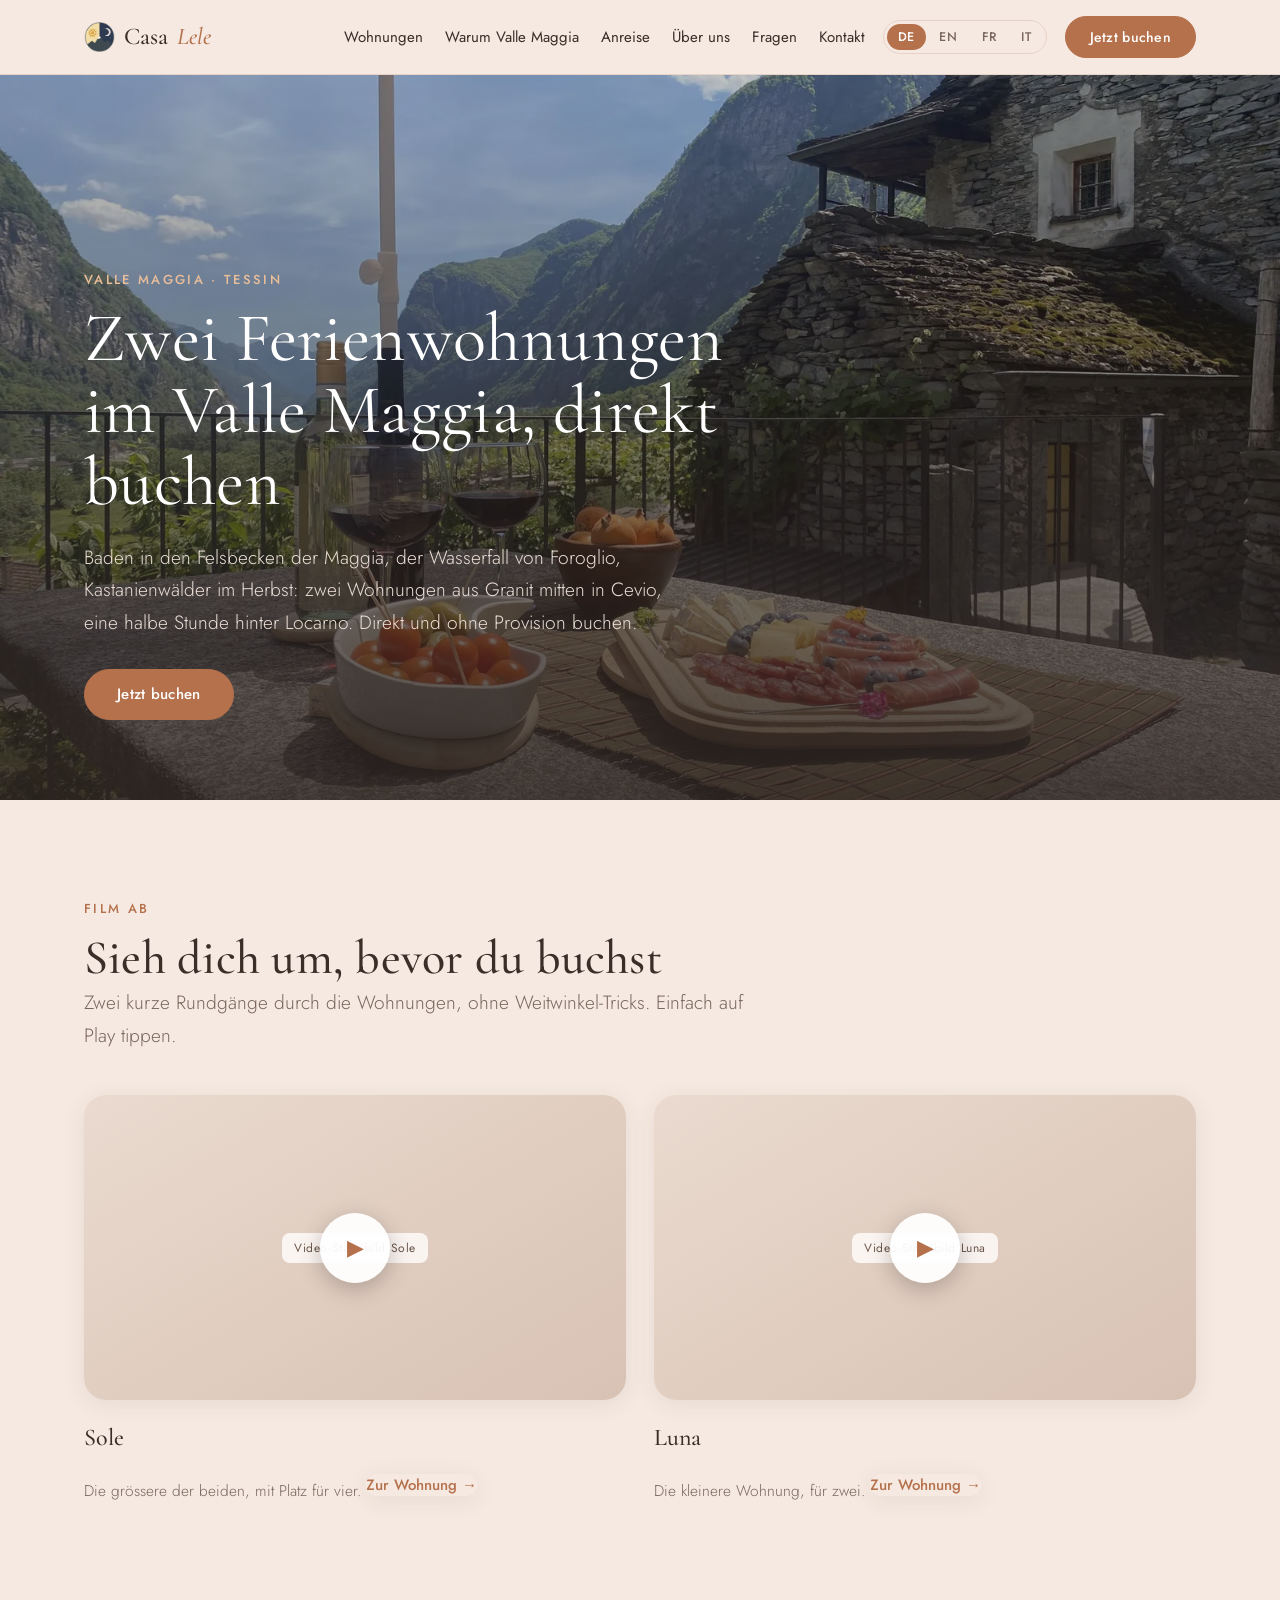
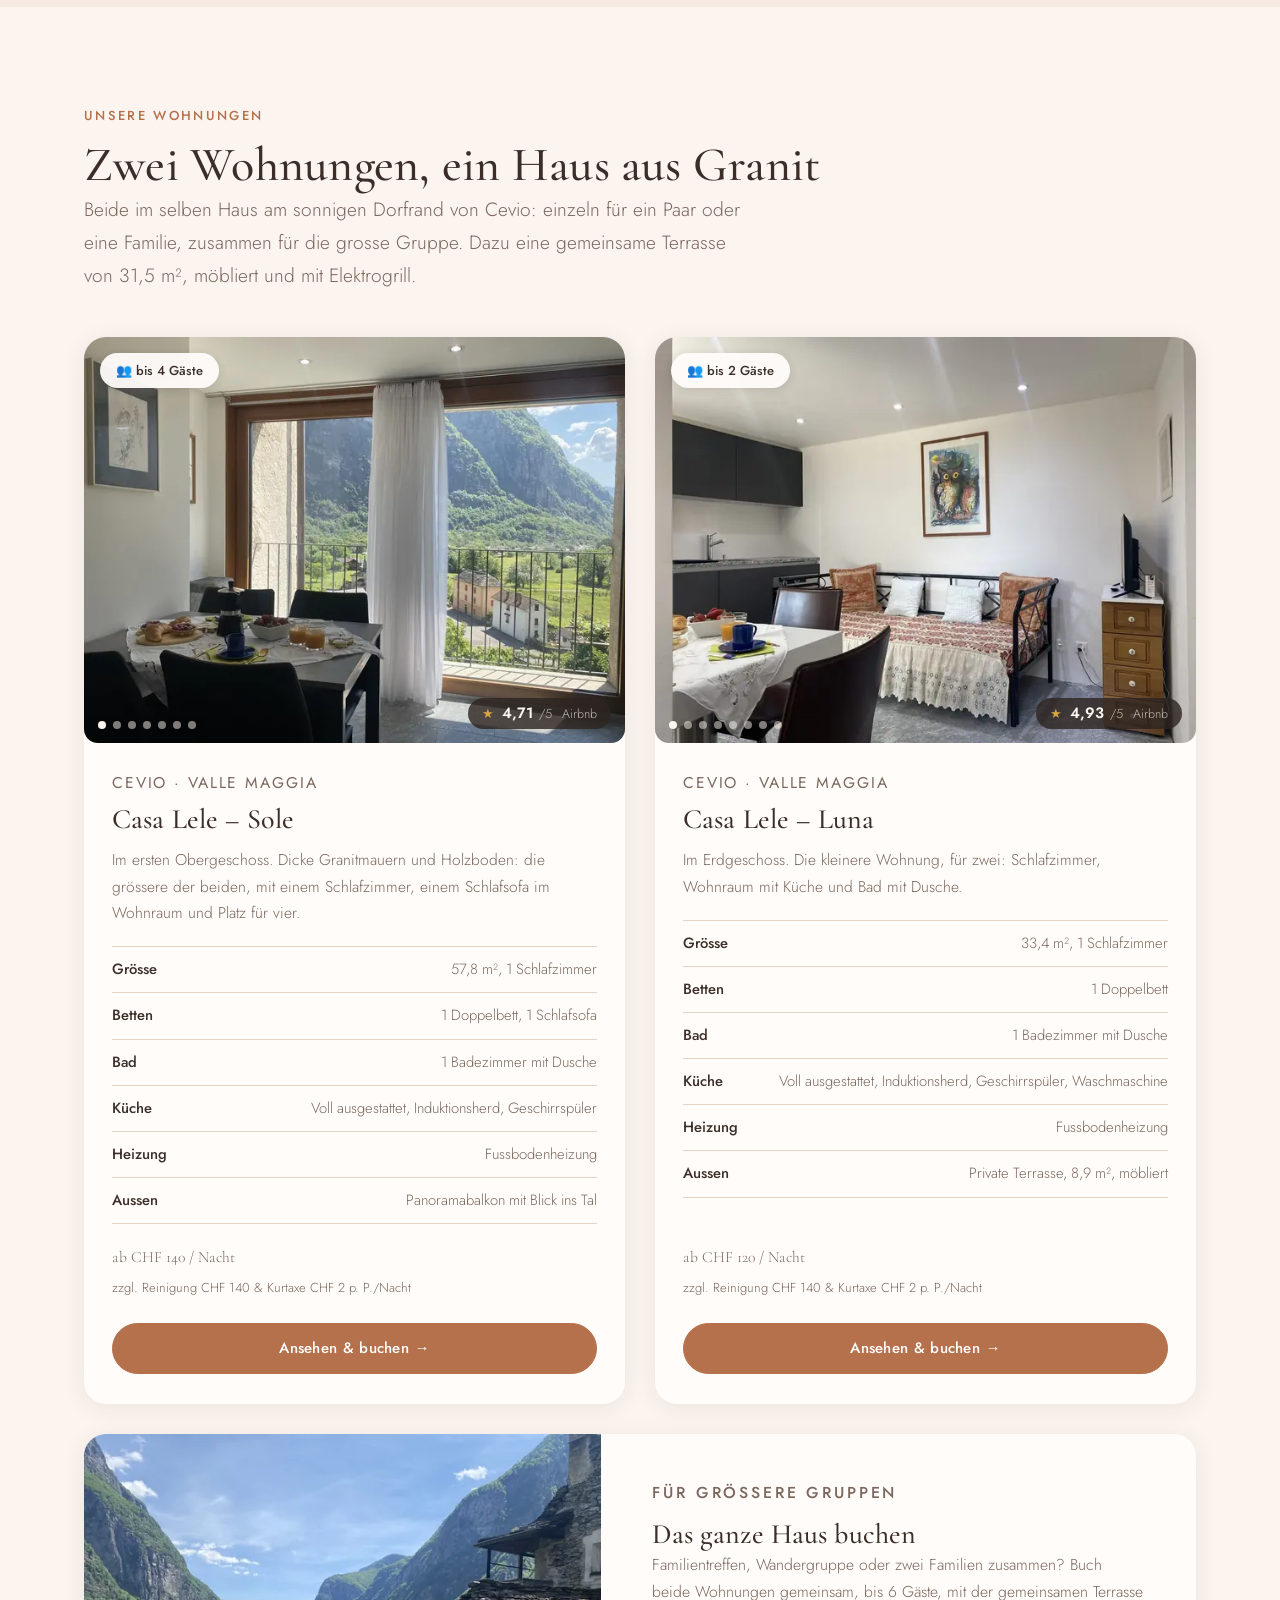
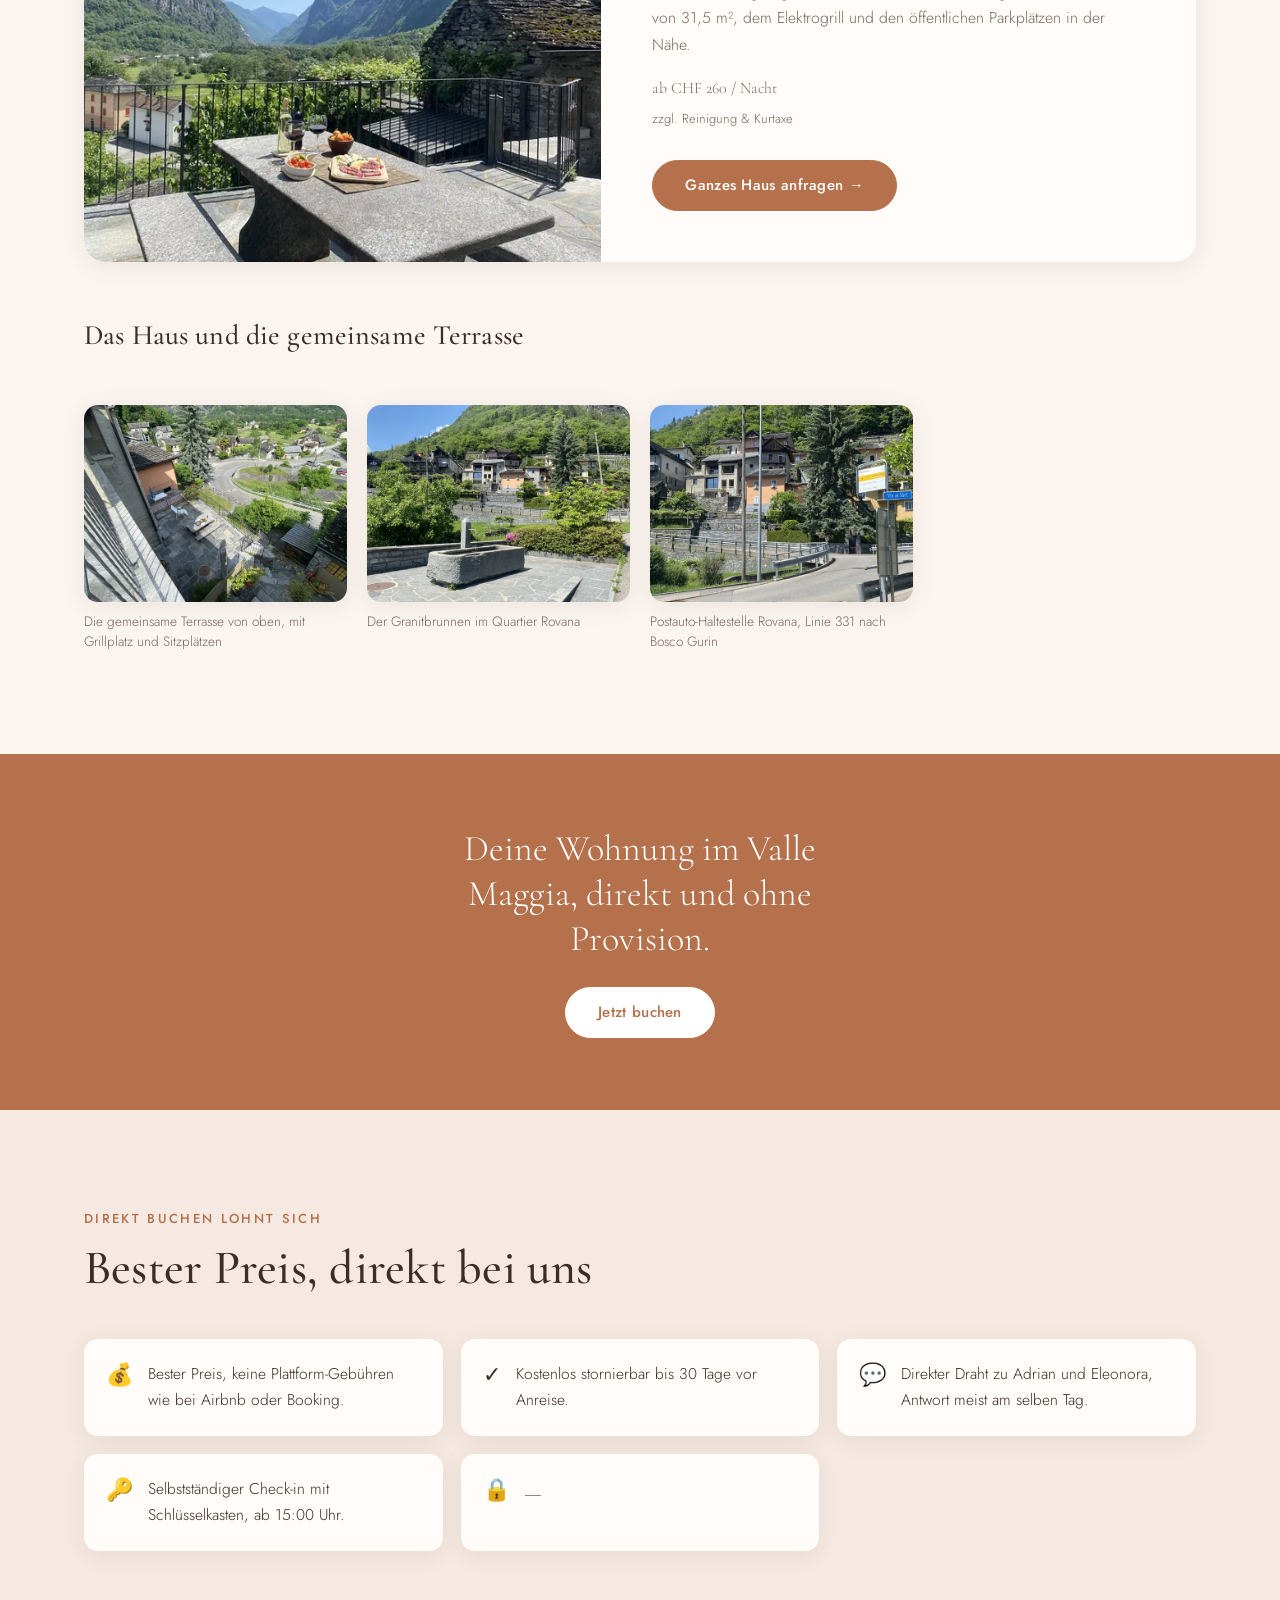
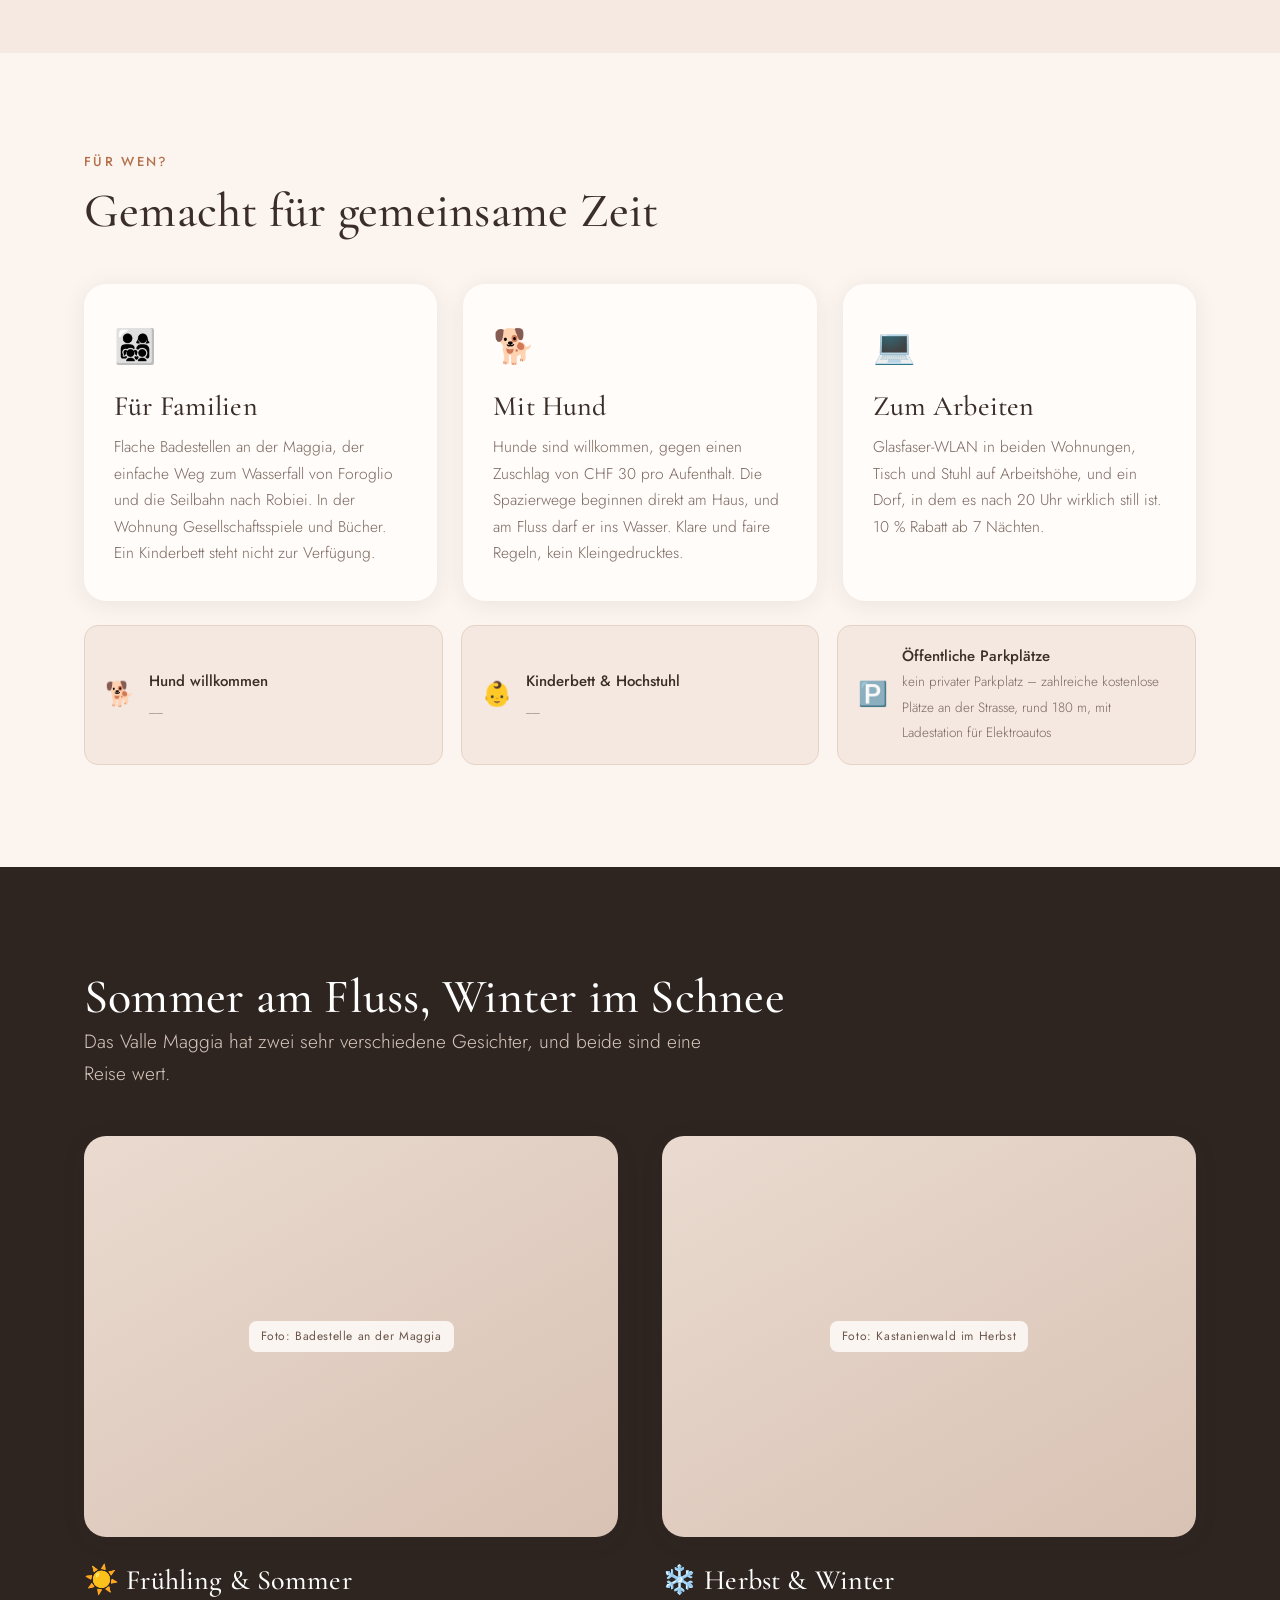
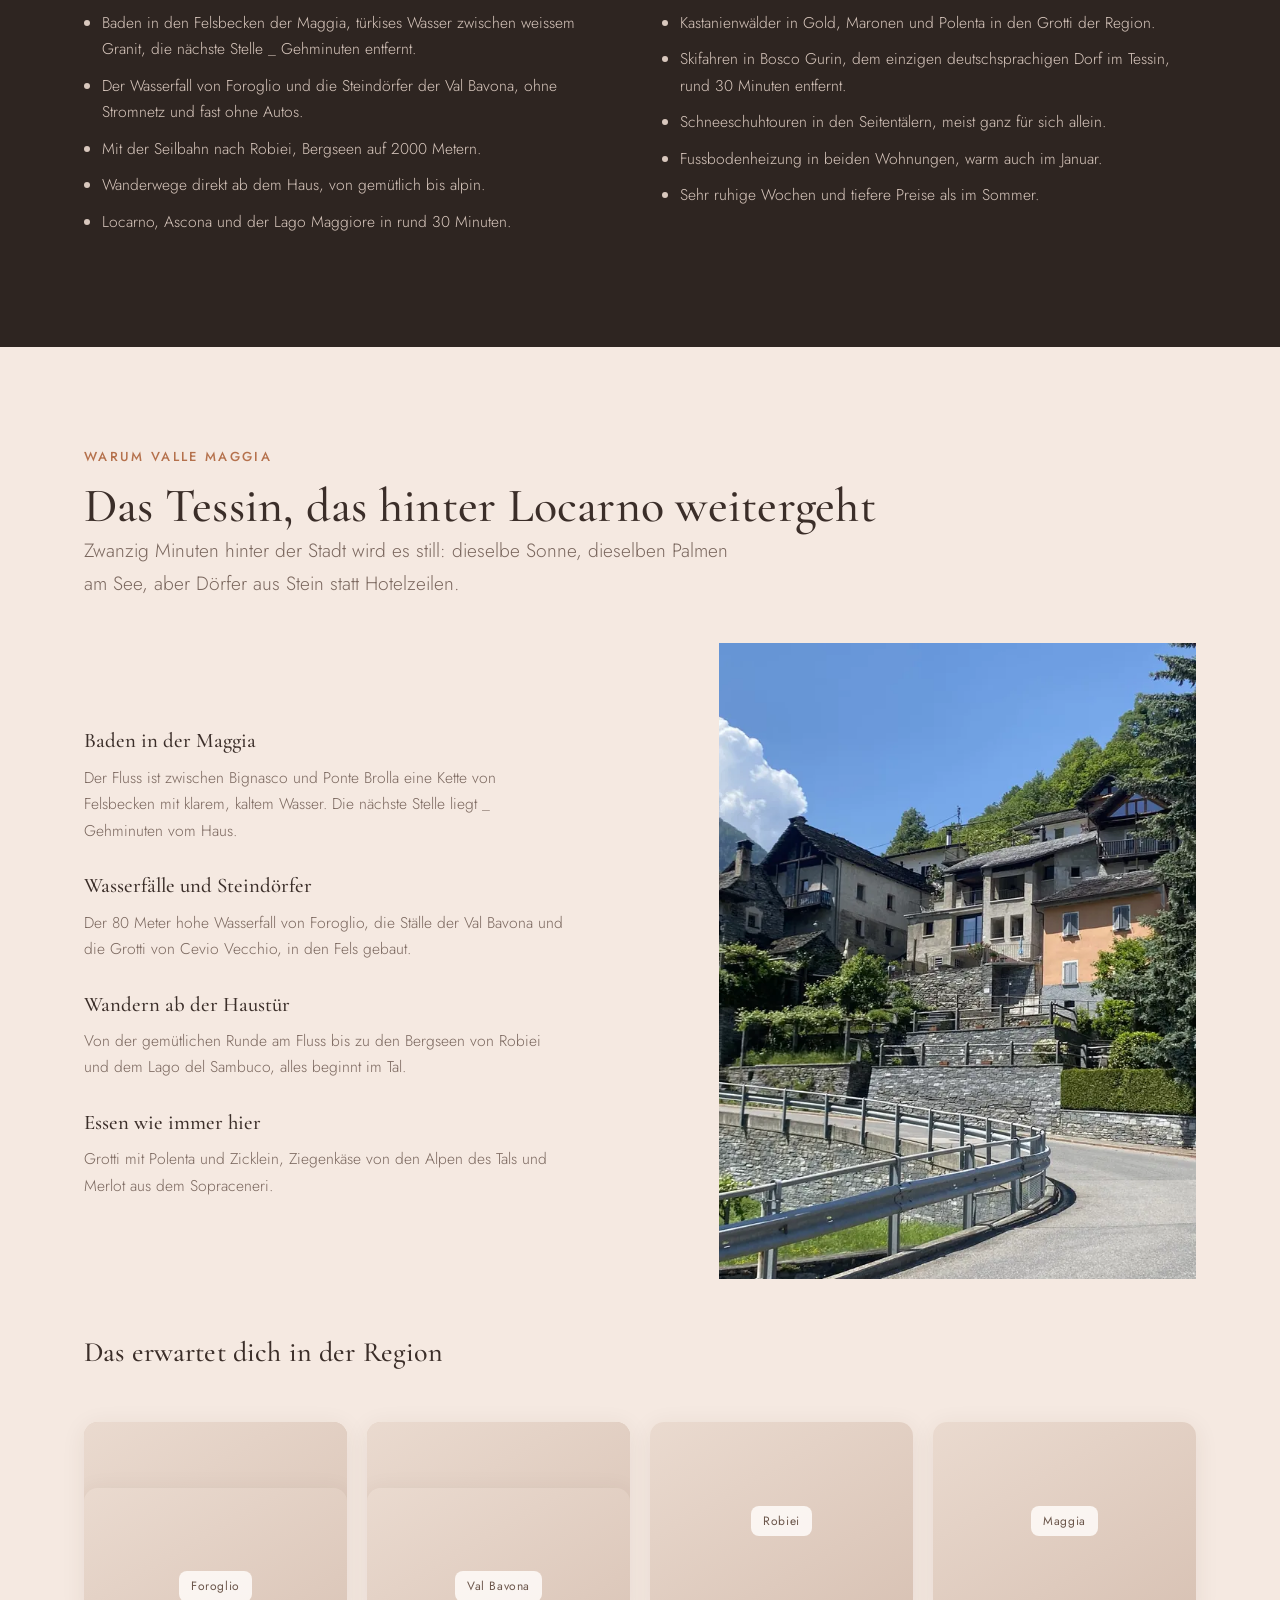
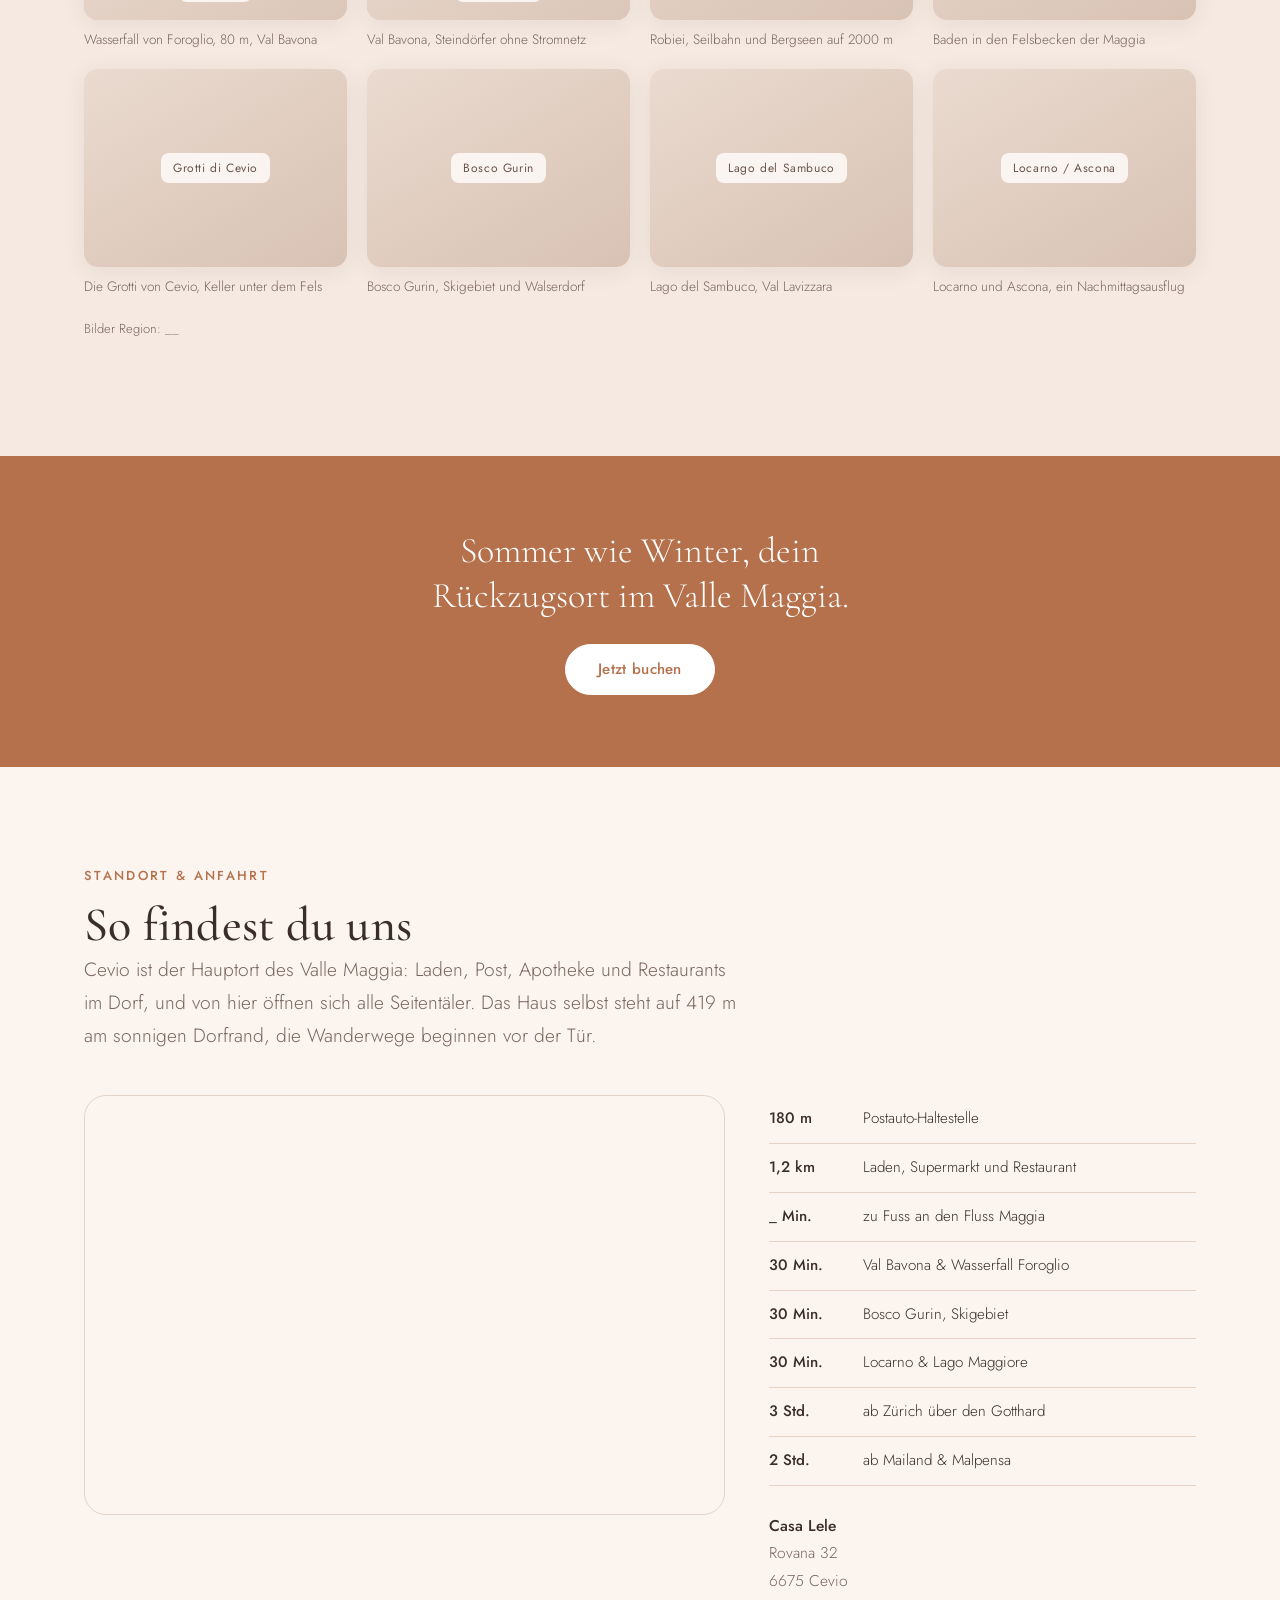
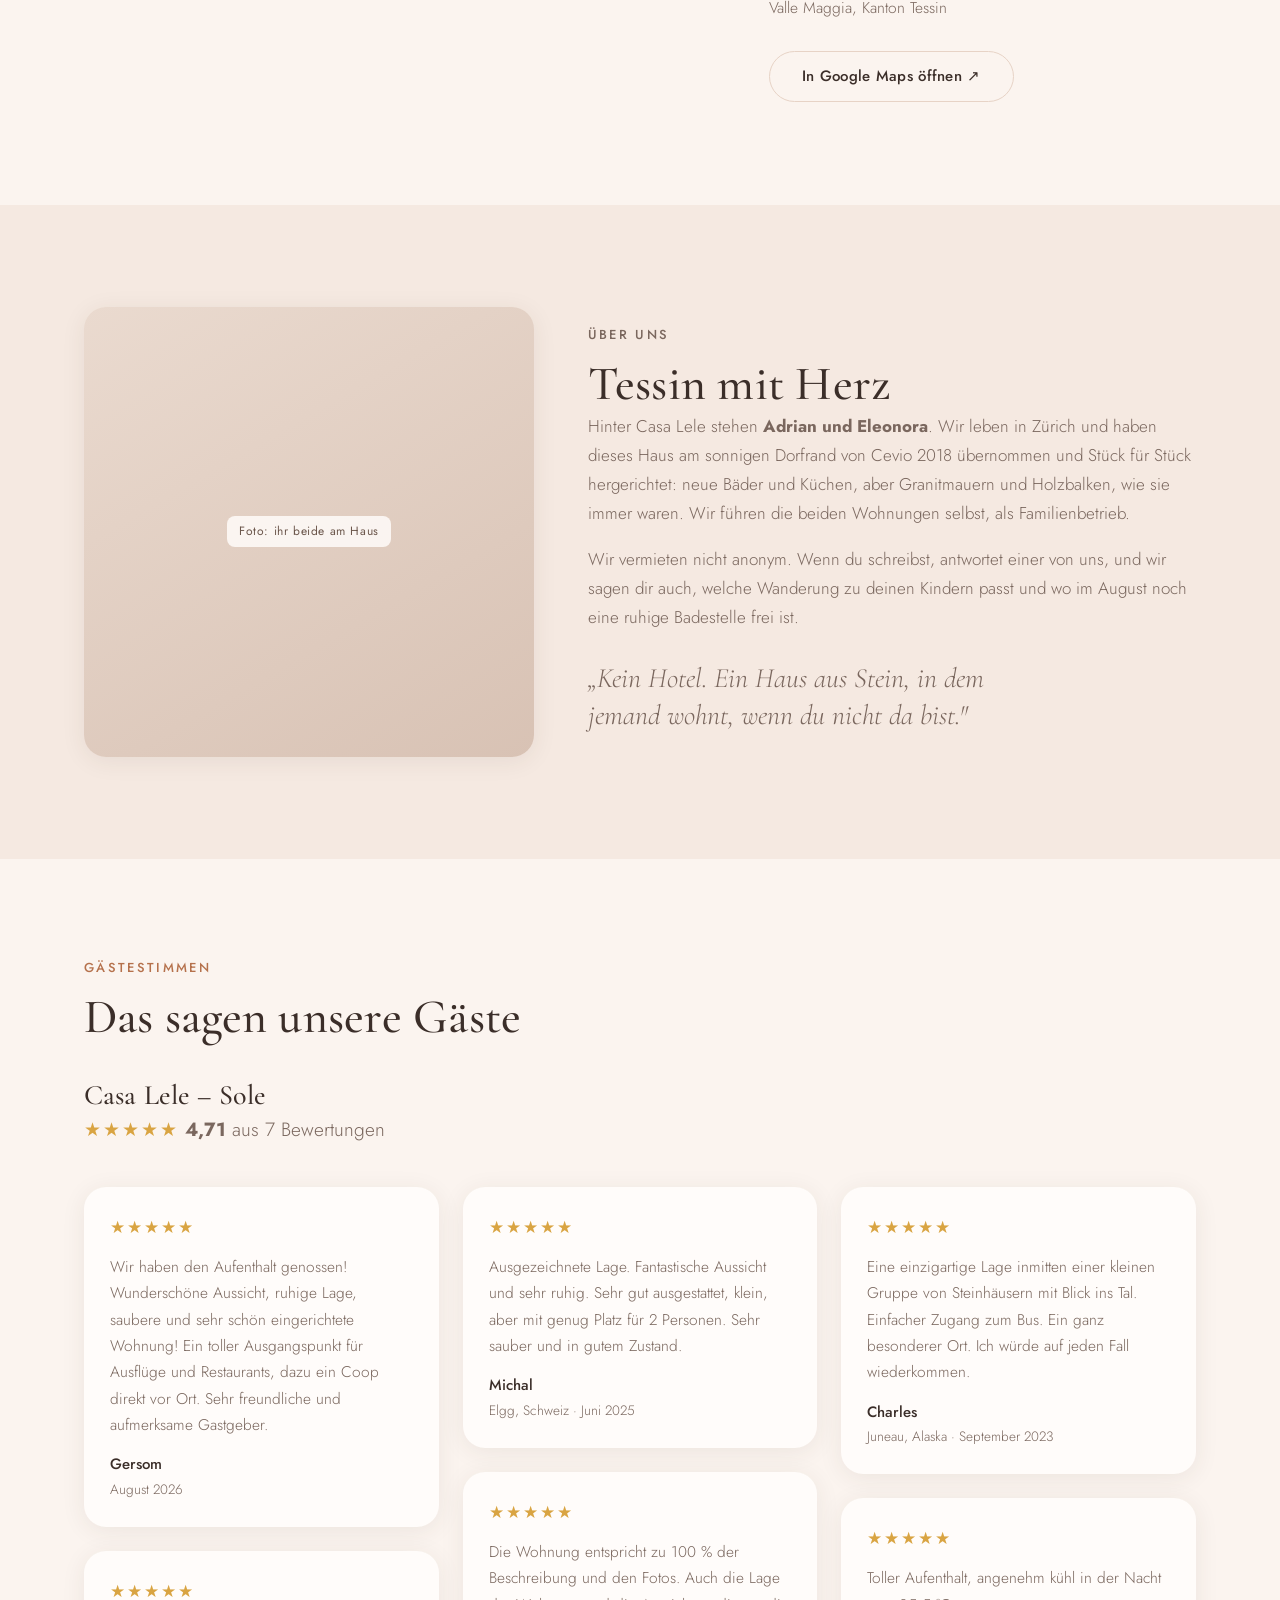
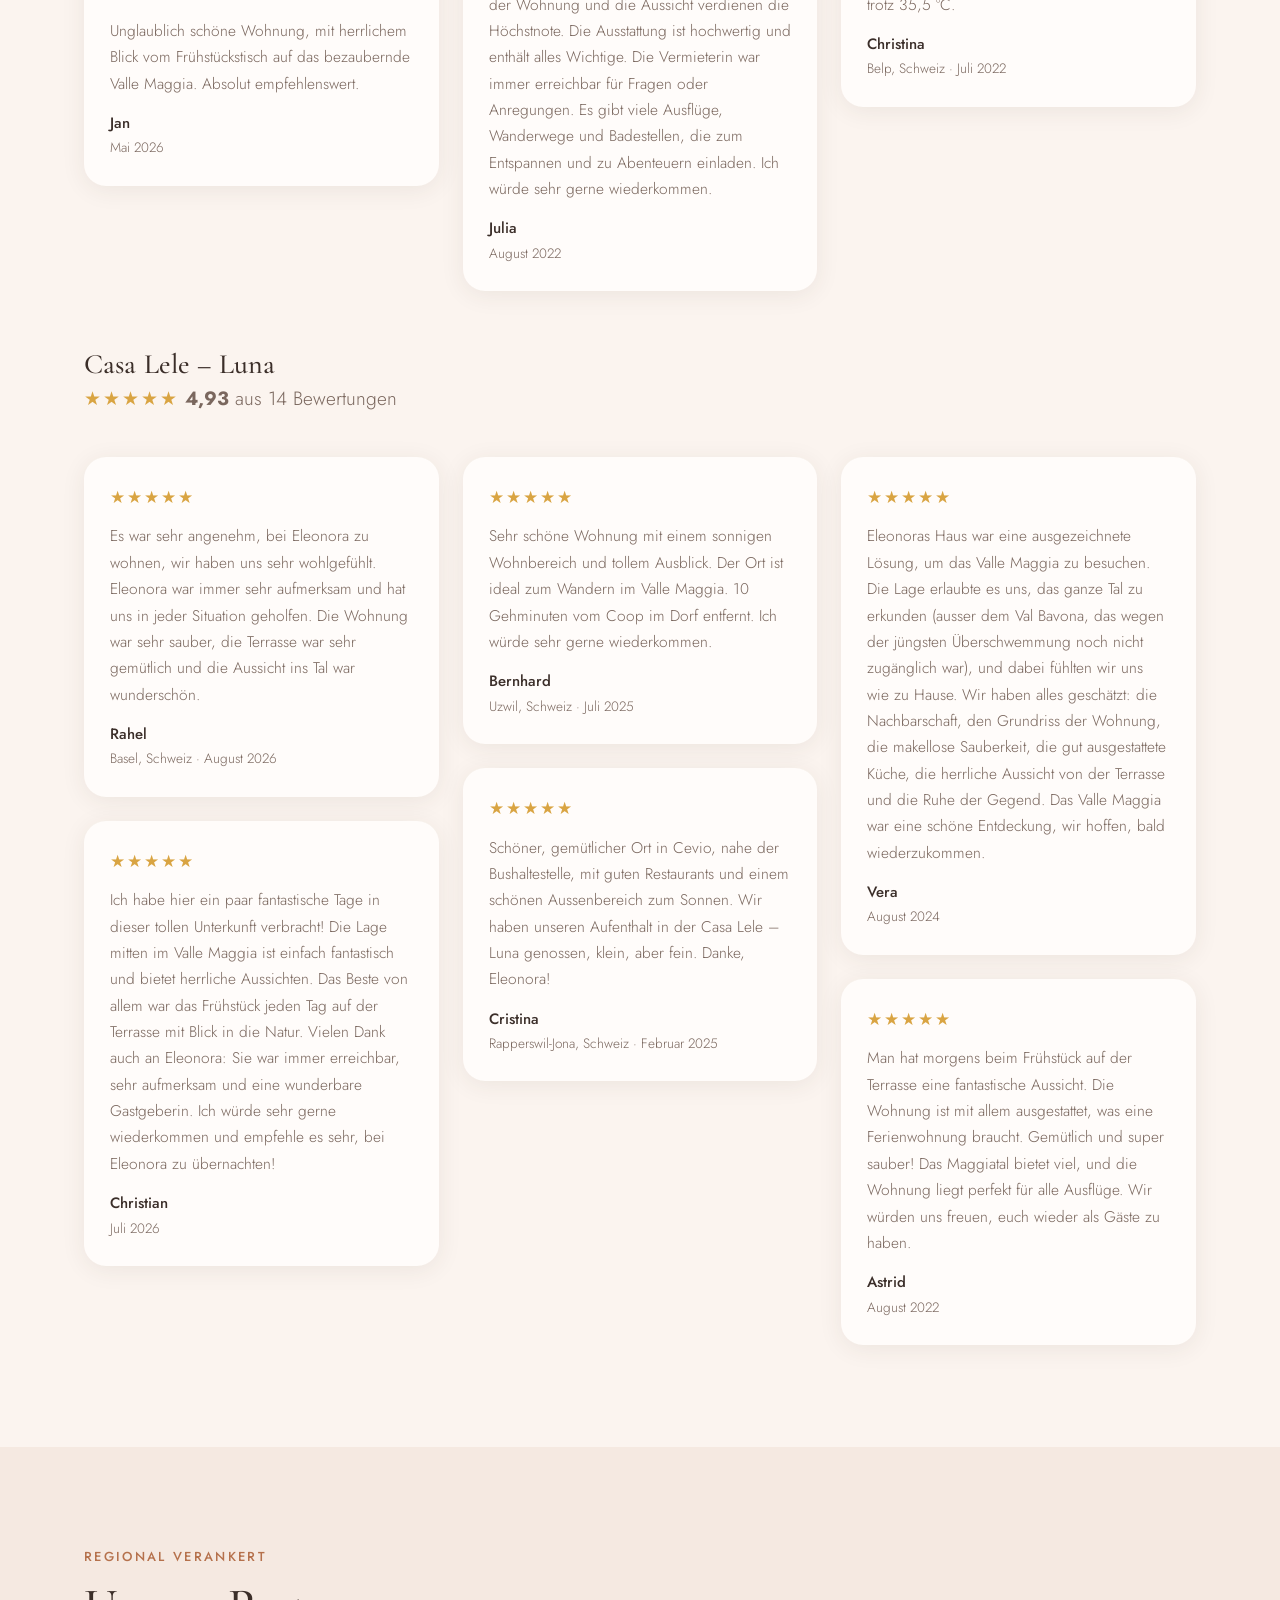
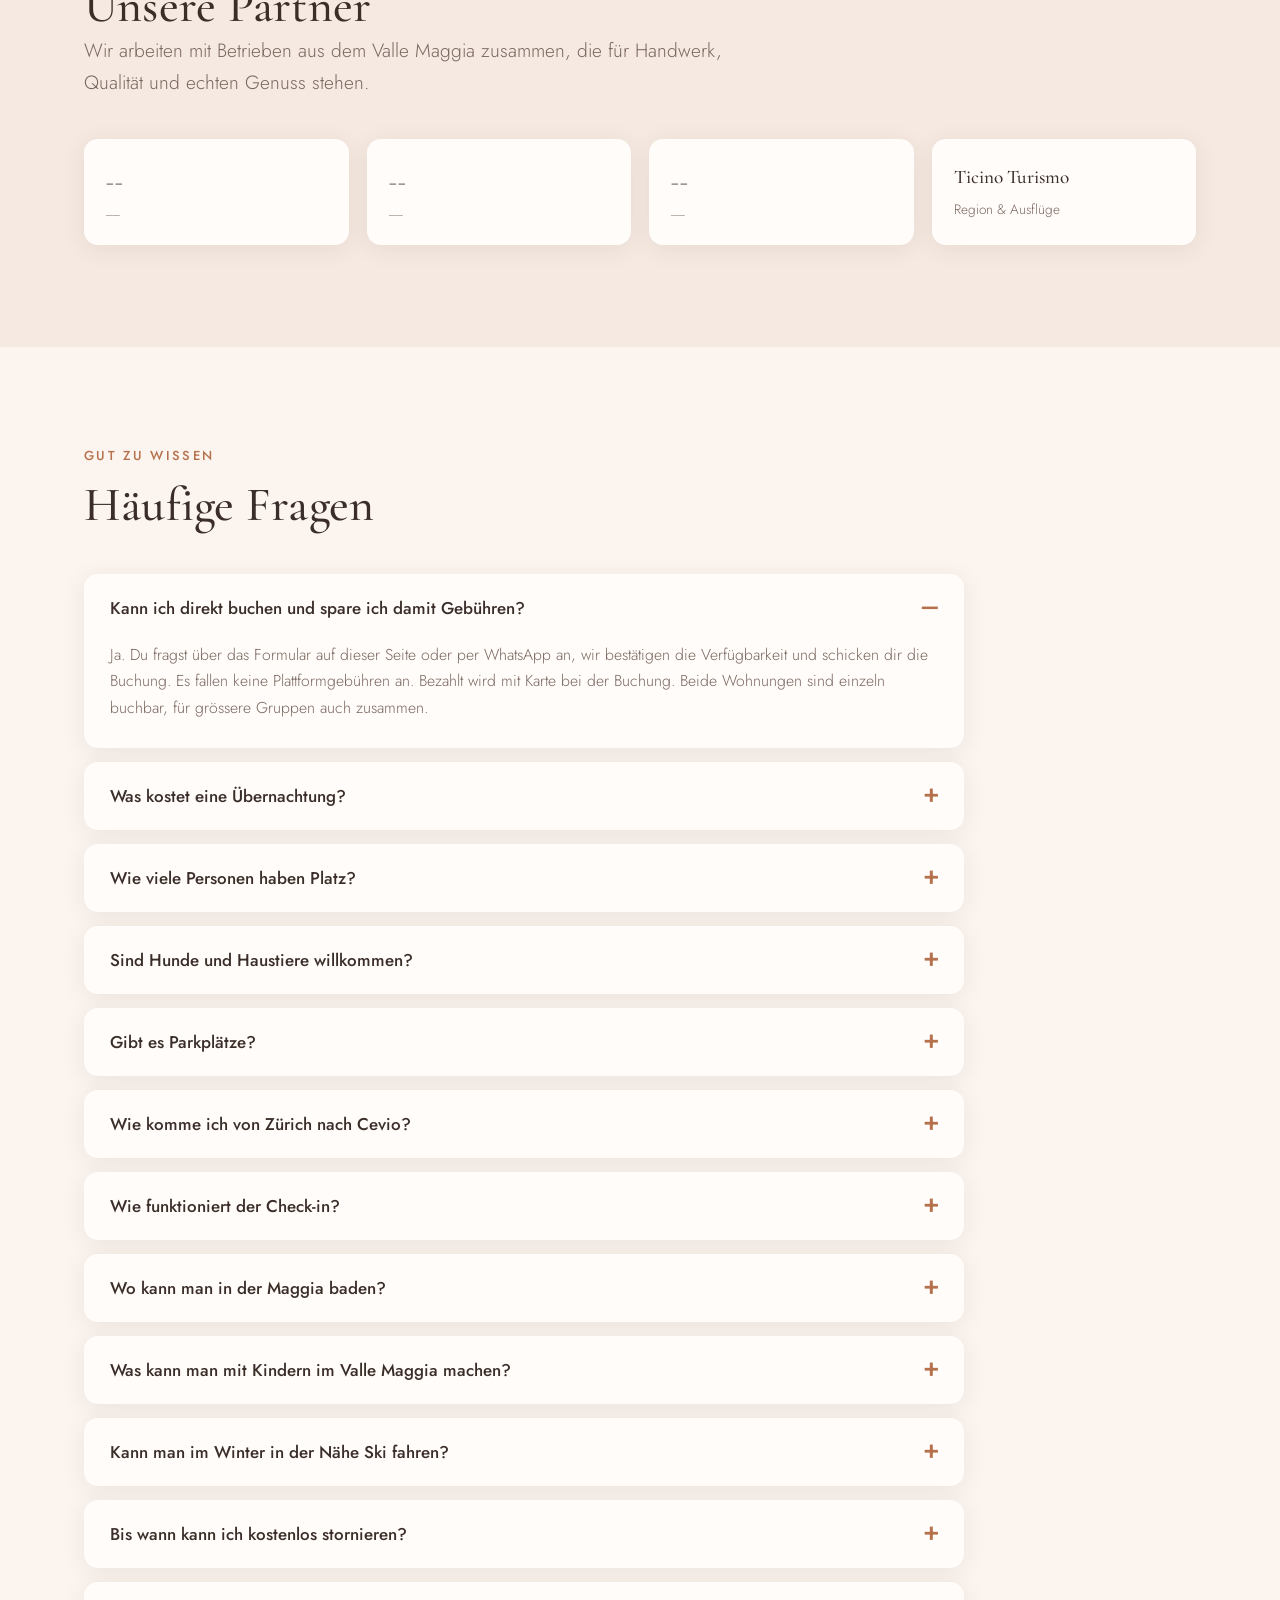
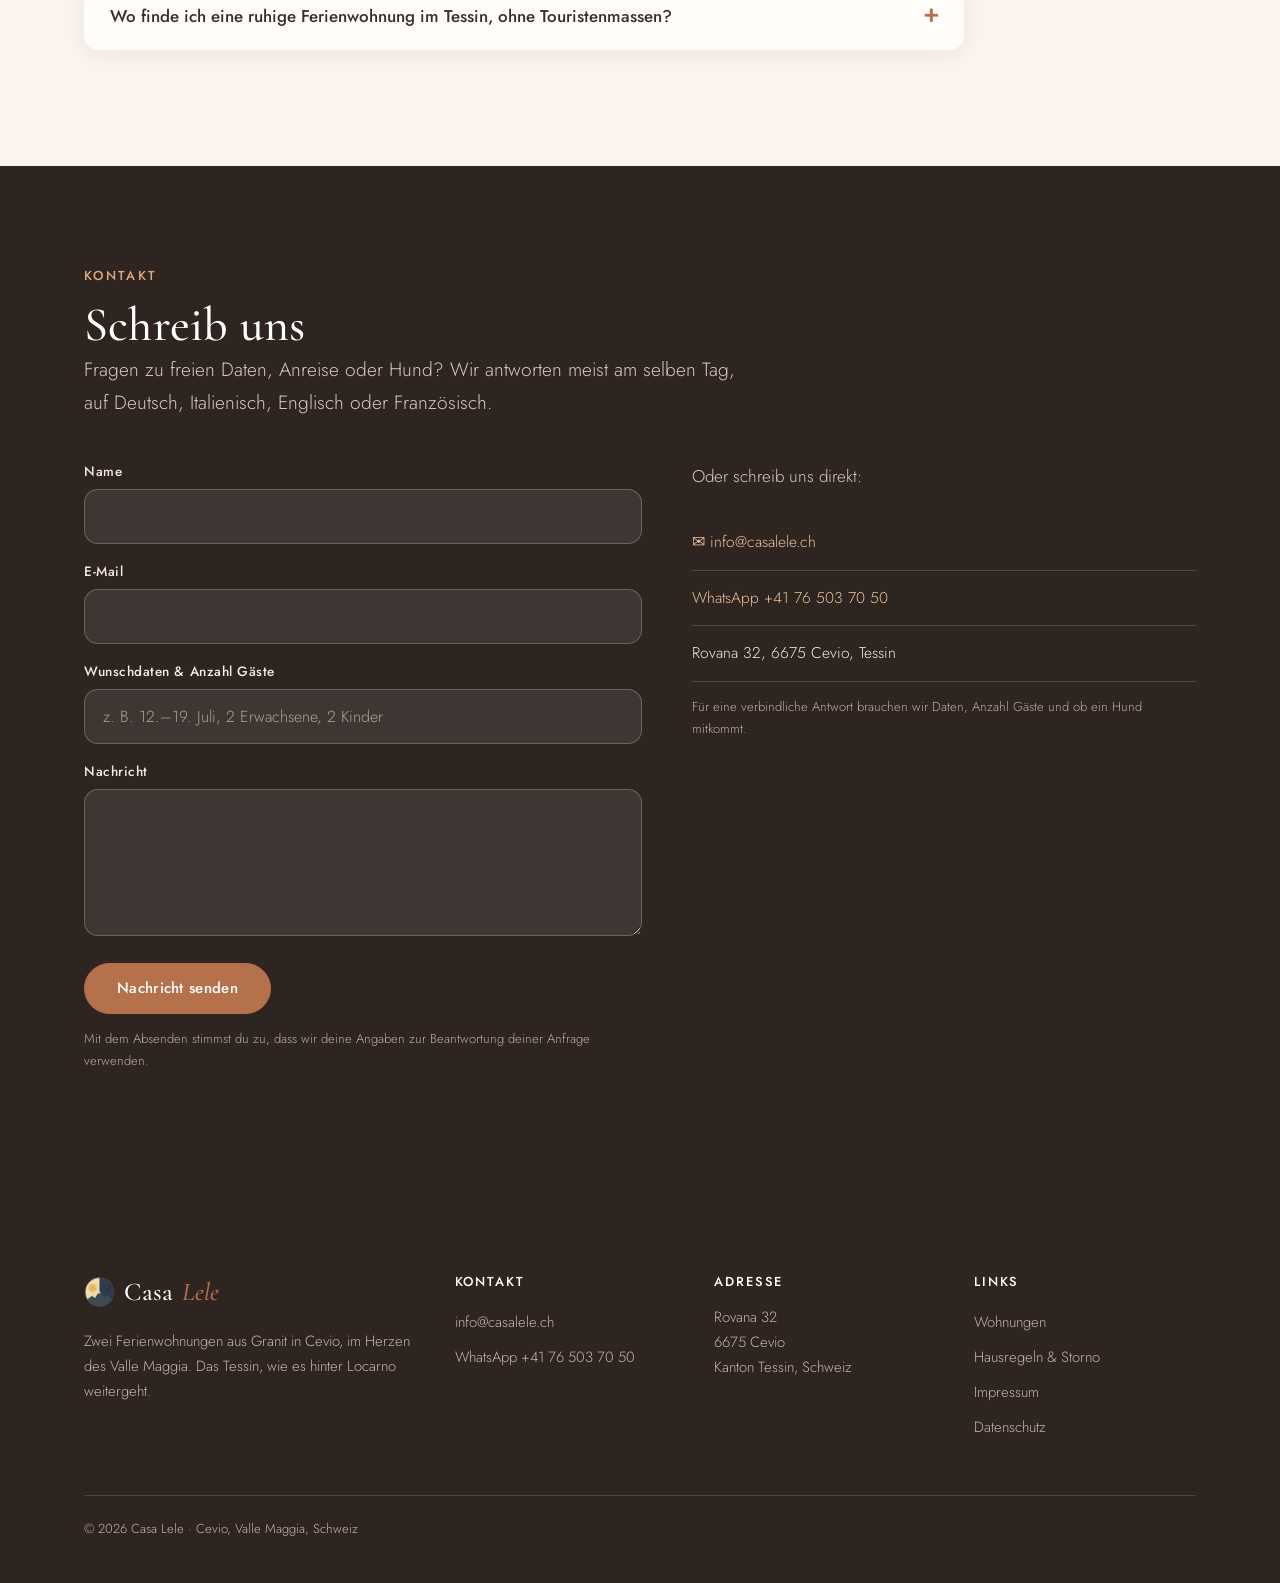
==== commit 701218b2: "Carrusel automatico en las tarjetas y fuera las galerias de Sole y Luna" ====
--- a/index.html
+++ b/index.html
@@ -103,7 +103,7 @@
     <div class="flats">
       <article class="flat" id="wohnung-1">
         <div class="flat__img">
-          <picture><source type="image/webp" srcset="fotos/sole-essplatz-balkon-640.webp 640w, fotos/sole-essplatz-balkon-1024.webp 1024w, fotos/sole-essplatz-balkon-1600.webp 1600w" sizes="(max-width:860px) 100vw, 46vw"><img class="ph r4x3" src="fotos/sole-essplatz-balkon-1600.jpg" srcset="fotos/sole-essplatz-balkon-640.jpg 640w, fotos/sole-essplatz-balkon-1024.jpg 1024w, fotos/sole-essplatz-balkon-1600.jpg 1600w" sizes="(max-width:860px) 100vw, 46vw" alt="Essplatz am Balkon mit Blick ins Tal, Casa Lele – Sole" width="1600" height="1200" loading="lazy" decoding="async"></picture><p class="flat__rating"><i class="stars" aria-hidden="true">★</i><b>4,71</b><span>/5</span><em>Airbnb</em></p>
+          <div class="slider" data-slider><div class="slide is-on"><picture><source type="image/webp" srcset="fotos/sole-essplatz-balkon-640.webp 640w, fotos/sole-essplatz-balkon-1024.webp 1024w, fotos/sole-essplatz-balkon-1600.webp 1600w" sizes="(max-width:860px) 100vw, 46vw"><img class="ph r4x3" src="fotos/sole-essplatz-balkon-1600.jpg" srcset="fotos/sole-essplatz-balkon-640.jpg 640w, fotos/sole-essplatz-balkon-1024.jpg 1024w, fotos/sole-essplatz-balkon-1600.jpg 1600w" sizes="(max-width:860px) 100vw, 46vw" alt="Essplatz am Balkon mit Blick ins Tal, Casa Lele – Sole" width="1600" height="1200" loading="lazy" decoding="async"></picture></div><div class="slide"><picture><source type="image/webp" srcset="fotos/sole-wohnraum-640.webp 640w, fotos/sole-wohnraum-1024.webp 1024w, fotos/sole-wohnraum-1600.webp 1600w" sizes="(max-width:700px) 100vw, 300px"><img class="ph r4x3" src="fotos/sole-wohnraum-1600.jpg" srcset="fotos/sole-wohnraum-640.jpg 640w, fotos/sole-wohnraum-1024.jpg 1024w, fotos/sole-wohnraum-1600.jpg 1600w" sizes="(max-width:700px) 100vw, 300px" alt="Wohnraum mit Schlafsofa und Sessel" width="1600" height="1200" loading="lazy" decoding="async"></picture></div><div class="slide"><picture><source type="image/webp" srcset="fotos/sole-wohnbereich-640.webp 640w, fotos/sole-wohnbereich-1024.webp 1024w, fotos/sole-wohnbereich-1600.webp 1600w" sizes="(max-width:700px) 100vw, 300px"><img class="ph r4x3" src="fotos/sole-wohnbereich-1600.jpg" srcset="fotos/sole-wohnbereich-640.jpg 640w, fotos/sole-wohnbereich-1024.jpg 1024w, fotos/sole-wohnbereich-1600.jpg 1600w" sizes="(max-width:700px) 100vw, 300px" alt="Wohnbereich mit Balkontür" width="1600" height="1200" loading="lazy" decoding="async"></picture></div><div class="slide"><picture><source type="image/webp" srcset="fotos/sole-kueche-640.webp 640w, fotos/sole-kueche-1001.webp 1001w" sizes="(max-width:700px) 100vw, 300px"><img class="ph r4x3" src="fotos/sole-kueche-1001.jpg" srcset="fotos/sole-kueche-640.jpg 640w, fotos/sole-kueche-1001.jpg 1001w" sizes="(max-width:700px) 100vw, 300px" alt="Küche mit Induktion und Backofen" width="1001" height="667" loading="lazy" decoding="async"></picture></div><div class="slide"><picture><source type="image/webp" srcset="fotos/sole-schlafzimmer-640.webp 640w, fotos/sole-schlafzimmer-1024.webp 1024w, fotos/sole-schlafzimmer-1600.webp 1600w" sizes="(max-width:700px) 100vw, 300px"><img class="ph r4x3" src="fotos/sole-schlafzimmer-1600.jpg" srcset="fotos/sole-schlafzimmer-640.jpg 640w, fotos/sole-schlafzimmer-1024.jpg 1024w, fotos/sole-schlafzimmer-1600.jpg 1600w" sizes="(max-width:700px) 100vw, 300px" alt="Schlafzimmer mit Doppelbett" width="1600" height="1200" loading="lazy" decoding="async"></picture></div><div class="slide"><picture><source type="image/webp" srcset="fotos/sole-schlafzimmer-2-640.webp 640w, fotos/sole-schlafzimmer-2-1024.webp 1024w, fotos/sole-schlafzimmer-2-1600.webp 1600w" sizes="(max-width:700px) 100vw, 300px"><img class="ph r4x3" src="fotos/sole-schlafzimmer-2-1600.jpg" srcset="fotos/sole-schlafzimmer-2-640.jpg 640w, fotos/sole-schlafzimmer-2-1024.jpg 1024w, fotos/sole-schlafzimmer-2-1600.jpg 1600w" sizes="(max-width:700px) 100vw, 300px" alt="Schlafzimmer mit direktem Zugang zum Bad" width="1600" height="1200" loading="lazy" decoding="async"></picture></div><div class="slide"><picture><source type="image/webp" srcset="fotos/sole-bad-640.webp 640w, fotos/sole-bad-1024.webp 1024w, fotos/sole-bad-1600.webp 1600w" sizes="(max-width:700px) 100vw, 300px"><img class="ph r4x3" src="fotos/sole-bad-1600.jpg" srcset="fotos/sole-bad-640.jpg 640w, fotos/sole-bad-1024.jpg 1024w, fotos/sole-bad-1600.jpg 1600w" sizes="(max-width:700px) 100vw, 300px" alt="Bad mit Dusche" width="1600" height="1200" loading="lazy" decoding="async"></picture></div><div class="slider__dots"><button type="button" aria-label="1"></button><button type="button" aria-label="2"></button><button type="button" aria-label="3"></button><button type="button" aria-label="4"></button><button type="button" aria-label="5"></button><button type="button" aria-label="6"></button><button type="button" aria-label="7"></button></div></div><p class="flat__rating"><i class="stars" aria-hidden="true">★</i><b>4,71</b><span>/5</span><em>Airbnb</em></p>
           <span class="badge">👥 bis 4 Gäste</span>
         </div>
         <div class="flat__body">
@@ -125,7 +125,7 @@
       </article>
       <article class="flat" id="wohnung-2">
         <div class="flat__img">
-          <picture><source type="image/webp" srcset="fotos/luna-wohnraum-640.webp 640w, fotos/luna-wohnraum-1024.webp 1024w, fotos/luna-wohnraum-1600.webp 1600w" sizes="(max-width:860px) 100vw, 46vw"><img class="ph r4x3" src="fotos/luna-wohnraum-1600.jpg" srcset="fotos/luna-wohnraum-640.jpg 640w, fotos/luna-wohnraum-1024.jpg 1024w, fotos/luna-wohnraum-1600.jpg 1600w" sizes="(max-width:860px) 100vw, 46vw" alt="Wohnraum mit Küche, Casa Lele – Luna" width="1600" height="1200" loading="lazy" decoding="async"></picture><p class="flat__rating"><i class="stars" aria-hidden="true">★</i><b>4,93</b><span>/5</span><em>Airbnb</em></p>
+          <div class="slider" data-slider><div class="slide is-on"><picture><source type="image/webp" srcset="fotos/luna-wohnraum-640.webp 640w, fotos/luna-wohnraum-1024.webp 1024w, fotos/luna-wohnraum-1600.webp 1600w" sizes="(max-width:860px) 100vw, 46vw"><img class="ph r4x3" src="fotos/luna-wohnraum-1600.jpg" srcset="fotos/luna-wohnraum-640.jpg 640w, fotos/luna-wohnraum-1024.jpg 1024w, fotos/luna-wohnraum-1600.jpg 1600w" sizes="(max-width:860px) 100vw, 46vw" alt="Wohnraum mit Küche, Casa Lele – Luna" width="1600" height="1200" loading="lazy" decoding="async"></picture></div><div class="slide"><picture><source type="image/webp" srcset="fotos/luna-essplatz-640.webp 640w, fotos/luna-essplatz-1024.webp 1024w, fotos/luna-essplatz-1600.webp 1600w" sizes="(max-width:700px) 100vw, 300px"><img class="ph r4x3" src="fotos/luna-essplatz-1600.jpg" srcset="fotos/luna-essplatz-640.jpg 640w, fotos/luna-essplatz-1024.jpg 1024w, fotos/luna-essplatz-1600.jpg 1600w" sizes="(max-width:700px) 100vw, 300px" alt="Wohnraum mit Essplatz und Schlafsofa" width="1600" height="1200" loading="lazy" decoding="async"></picture></div><div class="slide"><picture><source type="image/webp" srcset="fotos/luna-kueche-640.webp 640w, fotos/luna-kueche-1024.webp 1024w, fotos/luna-kueche-1600.webp 1600w" sizes="(max-width:700px) 100vw, 300px"><img class="ph r4x3" src="fotos/luna-kueche-1600.jpg" srcset="fotos/luna-kueche-640.jpg 640w, fotos/luna-kueche-1024.jpg 1024w, fotos/luna-kueche-1600.jpg 1600w" sizes="(max-width:700px) 100vw, 300px" alt="Küche mit Induktion, Kühlschrank und Essplatz" width="1600" height="1200" loading="lazy" decoding="async"></picture></div><div class="slide"><picture><source type="image/webp" srcset="fotos/luna-fruehstueck-640.webp 640w, fotos/luna-fruehstueck-1024.webp 1024w, fotos/luna-fruehstueck-1600.webp 1600w" sizes="(max-width:700px) 100vw, 300px"><img class="ph r4x3" src="fotos/luna-fruehstueck-1600.jpg" srcset="fotos/luna-fruehstueck-640.jpg 640w, fotos/luna-fruehstueck-1024.jpg 1024w, fotos/luna-fruehstueck-1600.jpg 1600w" sizes="(max-width:700px) 100vw, 300px" alt="Frühstück mit offener Tür zur Terrasse" width="1600" height="1200" loading="lazy" decoding="async"></picture></div><div class="slide"><picture><source type="image/webp" srcset="fotos/luna-schlafzimmer-640.webp 640w, fotos/luna-schlafzimmer-1024.webp 1024w, fotos/luna-schlafzimmer-1600.webp 1600w" sizes="(max-width:700px) 100vw, 300px"><img class="ph r4x3" src="fotos/luna-schlafzimmer-1600.jpg" srcset="fotos/luna-schlafzimmer-640.jpg 640w, fotos/luna-schlafzimmer-1024.jpg 1024w, fotos/luna-schlafzimmer-1600.jpg 1600w" sizes="(max-width:700px) 100vw, 300px" alt="Schlafzimmer mit Doppelbett" width="1600" height="1200" loading="lazy" decoding="async"></picture></div><div class="slide"><picture><source type="image/webp" srcset="fotos/luna-bad-640.webp 640w, fotos/luna-bad-1000.webp 1000w" sizes="(max-width:700px) 100vw, 300px"><img class="ph r4x3" src="fotos/luna-bad-1000.jpg" srcset="fotos/luna-bad-640.jpg 640w, fotos/luna-bad-1000.jpg 1000w" sizes="(max-width:700px) 100vw, 300px" alt="Bad mit Dusche" width="1000" height="665" loading="lazy" decoding="async"></picture></div><div class="slide"><picture><source type="image/webp" srcset="fotos/luna-terrasse-640.webp 640w, fotos/luna-terrasse-1024.webp 1024w, fotos/luna-terrasse-1600.webp 1600w" sizes="(max-width:700px) 100vw, 300px"><img class="ph r4x3" src="fotos/luna-terrasse-1600.jpg" srcset="fotos/luna-terrasse-640.jpg 640w, fotos/luna-terrasse-1024.jpg 1024w, fotos/luna-terrasse-1600.jpg 1600w" sizes="(max-width:700px) 100vw, 300px" alt="Private Terrasse, 8,9 m², möbliert" width="1600" height="1200" loading="lazy" decoding="async"></picture></div><div class="slide"><picture><source type="image/webp" srcset="fotos/valle-maggia-blick-640.webp 640w, fotos/valle-maggia-blick-1024.webp 1024w, fotos/valle-maggia-blick-1600.webp 1600w, fotos/valle-maggia-blick-2400.webp 2400w" sizes="(max-width:700px) 100vw, 300px"><img class="ph r4x3" src="fotos/valle-maggia-blick-2400.jpg" srcset="fotos/valle-maggia-blick-640.jpg 640w, fotos/valle-maggia-blick-1024.jpg 1024w, fotos/valle-maggia-blick-1600.jpg 1600w, fotos/valle-maggia-blick-2400.jpg 2400w" sizes="(max-width:700px) 100vw, 300px" alt="Blick ins Valle Maggia von der Terrasse" width="2400" height="1800" loading="lazy" decoding="async"></picture></div><div class="slider__dots"><button type="button" aria-label="1"></button><button type="button" aria-label="2"></button><button type="button" aria-label="3"></button><button type="button" aria-label="4"></button><button type="button" aria-label="5"></button><button type="button" aria-label="6"></button><button type="button" aria-label="7"></button><button type="button" aria-label="8"></button></div></div><p class="flat__rating"><i class="stars" aria-hidden="true">★</i><b>4,93</b><span>/5</span><em>Airbnb</em></p>
           <span class="badge">👥 bis 2 Gäste</span>
         </div>
         <div class="flat__body">
@@ -164,25 +164,8 @@
       <figure><picture><source type="image/webp" srcset="fotos/rovana-brunnen-640.webp 640w, fotos/rovana-brunnen-1024.webp 1024w, fotos/rovana-brunnen-1600.webp 1600w" sizes="(max-width:700px) 100vw, 300px"><img class="ph r4x3" src="fotos/rovana-brunnen-1600.jpg" srcset="fotos/rovana-brunnen-640.jpg 640w, fotos/rovana-brunnen-1024.jpg 1024w, fotos/rovana-brunnen-1600.jpg 1600w" sizes="(max-width:700px) 100vw, 300px" alt="Der Granitbrunnen im Quartier Rovana" width="1600" height="1200" loading="lazy" decoding="async"></picture><figcaption>Der Granitbrunnen im Quartier Rovana</figcaption></figure>
       <figure><picture><source type="image/webp" srcset="fotos/haltestelle-rovana-640.webp 640w, fotos/haltestelle-rovana-1024.webp 1024w, fotos/haltestelle-rovana-1600.webp 1600w" sizes="(max-width:700px) 100vw, 300px"><img class="ph r4x3" src="fotos/haltestelle-rovana-1600.jpg" srcset="fotos/haltestelle-rovana-640.jpg 640w, fotos/haltestelle-rovana-1024.jpg 1024w, fotos/haltestelle-rovana-1600.jpg 1600w" sizes="(max-width:700px) 100vw, 300px" alt="Postauto-Haltestelle Rovana, Linie 331 nach Bosco Gurin" width="1600" height="1200" loading="lazy" decoding="async"></picture><figcaption>Postauto-Haltestelle Rovana, Linie 331 nach Bosco Gurin</figcaption></figure>
     </div>
-    <h3 style="margin-top:56px">Casa Lele – Sole in Bildern</h3>
-    <div class="gal">
-      <figure><picture><source type="image/webp" srcset="fotos/sole-wohnraum-640.webp 640w, fotos/sole-wohnraum-1024.webp 1024w, fotos/sole-wohnraum-1600.webp 1600w" sizes="(max-width:700px) 100vw, 300px"><img class="ph r4x3" src="fotos/sole-wohnraum-1600.jpg" srcset="fotos/sole-wohnraum-640.jpg 640w, fotos/sole-wohnraum-1024.jpg 1024w, fotos/sole-wohnraum-1600.jpg 1600w" sizes="(max-width:700px) 100vw, 300px" alt="Wohnraum mit Schlafsofa und Sessel" width="1600" height="1200" loading="lazy" decoding="async"></picture><figcaption>Wohnraum mit Schlafsofa und Sessel</figcaption></figure>
-      <figure><picture><source type="image/webp" srcset="fotos/sole-wohnbereich-640.webp 640w, fotos/sole-wohnbereich-1024.webp 1024w, fotos/sole-wohnbereich-1600.webp 1600w" sizes="(max-width:700px) 100vw, 300px"><img class="ph r4x3" src="fotos/sole-wohnbereich-1600.jpg" srcset="fotos/sole-wohnbereich-640.jpg 640w, fotos/sole-wohnbereich-1024.jpg 1024w, fotos/sole-wohnbereich-1600.jpg 1600w" sizes="(max-width:700px) 100vw, 300px" alt="Wohnbereich mit Balkontür" width="1600" height="1200" loading="lazy" decoding="async"></picture><figcaption>Wohnbereich mit Balkontür</figcaption></figure>
-      <figure><picture><source type="image/webp" srcset="fotos/sole-kueche-640.webp 640w, fotos/sole-kueche-1001.webp 1001w" sizes="(max-width:700px) 100vw, 300px"><img class="ph r4x3" src="fotos/sole-kueche-1001.jpg" srcset="fotos/sole-kueche-640.jpg 640w, fotos/sole-kueche-1001.jpg 1001w" sizes="(max-width:700px) 100vw, 300px" alt="Küche mit Induktion und Backofen" width="1001" height="667" loading="lazy" decoding="async"></picture><figcaption>Küche mit Induktion und Backofen</figcaption></figure>
-      <figure><picture><source type="image/webp" srcset="fotos/sole-schlafzimmer-640.webp 640w, fotos/sole-schlafzimmer-1024.webp 1024w, fotos/sole-schlafzimmer-1600.webp 1600w" sizes="(max-width:700px) 100vw, 300px"><img class="ph r4x3" src="fotos/sole-schlafzimmer-1600.jpg" srcset="fotos/sole-schlafzimmer-640.jpg 640w, fotos/sole-schlafzimmer-1024.jpg 1024w, fotos/sole-schlafzimmer-1600.jpg 1600w" sizes="(max-width:700px) 100vw, 300px" alt="Schlafzimmer mit Doppelbett" width="1600" height="1200" loading="lazy" decoding="async"></picture><figcaption>Schlafzimmer mit Doppelbett</figcaption></figure>
-      <figure><picture><source type="image/webp" srcset="fotos/sole-schlafzimmer-2-640.webp 640w, fotos/sole-schlafzimmer-2-1024.webp 1024w, fotos/sole-schlafzimmer-2-1600.webp 1600w" sizes="(max-width:700px) 100vw, 300px"><img class="ph r4x3" src="fotos/sole-schlafzimmer-2-1600.jpg" srcset="fotos/sole-schlafzimmer-2-640.jpg 640w, fotos/sole-schlafzimmer-2-1024.jpg 1024w, fotos/sole-schlafzimmer-2-1600.jpg 1600w" sizes="(max-width:700px) 100vw, 300px" alt="Schlafzimmer mit direktem Zugang zum Bad" width="1600" height="1200" loading="lazy" decoding="async"></picture><figcaption>Schlafzimmer mit direktem Zugang zum Bad</figcaption></figure>
-      <figure><picture><source type="image/webp" srcset="fotos/sole-bad-640.webp 640w, fotos/sole-bad-1024.webp 1024w, fotos/sole-bad-1600.webp 1600w" sizes="(max-width:700px) 100vw, 300px"><img class="ph r4x3" src="fotos/sole-bad-1600.jpg" srcset="fotos/sole-bad-640.jpg 640w, fotos/sole-bad-1024.jpg 1024w, fotos/sole-bad-1600.jpg 1600w" sizes="(max-width:700px) 100vw, 300px" alt="Bad mit Dusche" width="1600" height="1200" loading="lazy" decoding="async"></picture><figcaption>Bad mit Dusche</figcaption></figure>
-    </div>
-    <h3 style="margin-top:56px">Casa Lele – Luna in Bildern</h3>
-    <div class="gal">
-      <figure><picture><source type="image/webp" srcset="fotos/luna-essplatz-640.webp 640w, fotos/luna-essplatz-1024.webp 1024w, fotos/luna-essplatz-1600.webp 1600w" sizes="(max-width:700px) 100vw, 300px"><img class="ph r4x3" src="fotos/luna-essplatz-1600.jpg" srcset="fotos/luna-essplatz-640.jpg 640w, fotos/luna-essplatz-1024.jpg 1024w, fotos/luna-essplatz-1600.jpg 1600w" sizes="(max-width:700px) 100vw, 300px" alt="Wohnraum mit Essplatz und Schlafsofa" width="1600" height="1200" loading="lazy" decoding="async"></picture><figcaption>Wohnraum mit Essplatz und Schlafsofa</figcaption></figure>
-      <figure><picture><source type="image/webp" srcset="fotos/luna-kueche-640.webp 640w, fotos/luna-kueche-1024.webp 1024w, fotos/luna-kueche-1600.webp 1600w" sizes="(max-width:700px) 100vw, 300px"><img class="ph r4x3" src="fotos/luna-kueche-1600.jpg" srcset="fotos/luna-kueche-640.jpg 640w, fotos/luna-kueche-1024.jpg 1024w, fotos/luna-kueche-1600.jpg 1600w" sizes="(max-width:700px) 100vw, 300px" alt="Küche mit Induktion, Kühlschrank und Essplatz" width="1600" height="1200" loading="lazy" decoding="async"></picture><figcaption>Küche mit Induktion, Kühlschrank und Essplatz</figcaption></figure>
-      <figure><picture><source type="image/webp" srcset="fotos/luna-fruehstueck-640.webp 640w, fotos/luna-fruehstueck-1024.webp 1024w, fotos/luna-fruehstueck-1600.webp 1600w" sizes="(max-width:700px) 100vw, 300px"><img class="ph r4x3" src="fotos/luna-fruehstueck-1600.jpg" srcset="fotos/luna-fruehstueck-640.jpg 640w, fotos/luna-fruehstueck-1024.jpg 1024w, fotos/luna-fruehstueck-1600.jpg 1600w" sizes="(max-width:700px) 100vw, 300px" alt="Frühstück mit offener Tür zur Terrasse" width="1600" height="1200" loading="lazy" decoding="async"></picture><figcaption>Frühstück mit offener Tür zur Terrasse</figcaption></figure>
-      <figure><picture><source type="image/webp" srcset="fotos/luna-schlafzimmer-640.webp 640w, fotos/luna-schlafzimmer-1024.webp 1024w, fotos/luna-schlafzimmer-1600.webp 1600w" sizes="(max-width:700px) 100vw, 300px"><img class="ph r4x3" src="fotos/luna-schlafzimmer-1600.jpg" srcset="fotos/luna-schlafzimmer-640.jpg 640w, fotos/luna-schlafzimmer-1024.jpg 1024w, fotos/luna-schlafzimmer-1600.jpg 1600w" sizes="(max-width:700px) 100vw, 300px" alt="Schlafzimmer mit Doppelbett" width="1600" height="1200" loading="lazy" decoding="async"></picture><figcaption>Schlafzimmer mit Doppelbett</figcaption></figure>
-      <figure><picture><source type="image/webp" srcset="fotos/luna-bad-640.webp 640w, fotos/luna-bad-1000.webp 1000w" sizes="(max-width:700px) 100vw, 300px"><img class="ph r4x3" src="fotos/luna-bad-1000.jpg" srcset="fotos/luna-bad-640.jpg 640w, fotos/luna-bad-1000.jpg 1000w" sizes="(max-width:700px) 100vw, 300px" alt="Bad mit Dusche" width="1000" height="665" loading="lazy" decoding="async"></picture><figcaption>Bad mit Dusche</figcaption></figure>
-      <figure><picture><source type="image/webp" srcset="fotos/luna-terrasse-640.webp 640w, fotos/luna-terrasse-1024.webp 1024w, fotos/luna-terrasse-1600.webp 1600w" sizes="(max-width:700px) 100vw, 300px"><img class="ph r4x3" src="fotos/luna-terrasse-1600.jpg" srcset="fotos/luna-terrasse-640.jpg 640w, fotos/luna-terrasse-1024.jpg 1024w, fotos/luna-terrasse-1600.jpg 1600w" sizes="(max-width:700px) 100vw, 300px" alt="Private Terrasse, 8,9 m², möbliert" width="1600" height="1200" loading="lazy" decoding="async"></picture><figcaption>Private Terrasse, 8,9 m², möbliert</figcaption></figure>
-      <figure><picture><source type="image/webp" srcset="fotos/valle-maggia-blick-640.webp 640w, fotos/valle-maggia-blick-1024.webp 1024w, fotos/valle-maggia-blick-1600.webp 1600w, fotos/valle-maggia-blick-2400.webp 2400w" sizes="(max-width:700px) 100vw, 300px"><img class="ph r4x3" src="fotos/valle-maggia-blick-2400.jpg" srcset="fotos/valle-maggia-blick-640.jpg 640w, fotos/valle-maggia-blick-1024.jpg 1024w, fotos/valle-maggia-blick-1600.jpg 1600w, fotos/valle-maggia-blick-2400.jpg 2400w" sizes="(max-width:700px) 100vw, 300px" alt="Blick ins Valle Maggia von der Terrasse" width="2400" height="1800" loading="lazy" decoding="async"></picture><figcaption>Blick ins Valle Maggia von der Terrasse</figcaption></figure>
-    </div>
+    
+    
 </div>
 </section>
 
@@ -479,5 +462,6 @@
 "image":["https://casalele.ch/fotos/terrasse-aperitivo-1600.jpg","https://casalele.ch/fotos/sole-essplatz-balkon-1600.jpg","https://casalele.ch/fotos/luna-wohnraum-1600.jpg"],
 "petsAllowed":true,"numberOfRooms":2}
 </script>
+<script src="slider.js" defer></script>
 </body>
 </html>
--- a/style.css
+++ b/style.css
@@ -294,3 +294,15 @@
 .hdr .brand__logo{height:30px;width:auto;flex:0 0 auto;display:block}
 .ft .brand__logo{height:38px;width:auto;flex:0 0 auto;display:block}
 @media (max-width:560px){.hdr .brand__logo{height:25px}}
+
+.flat__img{position:relative}
+.slider{position:relative;aspect-ratio:4/3;overflow:hidden;border-radius:var(--r-sm,14px)}
+.slide{position:absolute;inset:0;opacity:0;transition:opacity .9s ease}
+.slide.is-on{opacity:1}
+.slide picture{display:block;width:100%;height:100%}
+.slide img{width:100%;height:100%;object-fit:cover;display:block;border-radius:0}
+.slider__dots{position:absolute;left:14px;bottom:14px;display:flex;gap:7px;z-index:2}
+.slider__dots button{width:8px;height:8px;padding:0;border:0;border-radius:50%;cursor:pointer;
+  background:rgba(251,244,239,.5);transition:background .3s}
+.slider__dots button[aria-current="true"]{background:#FBF4EF}
+@media (prefers-reduced-motion:reduce){.slide{transition:none}}
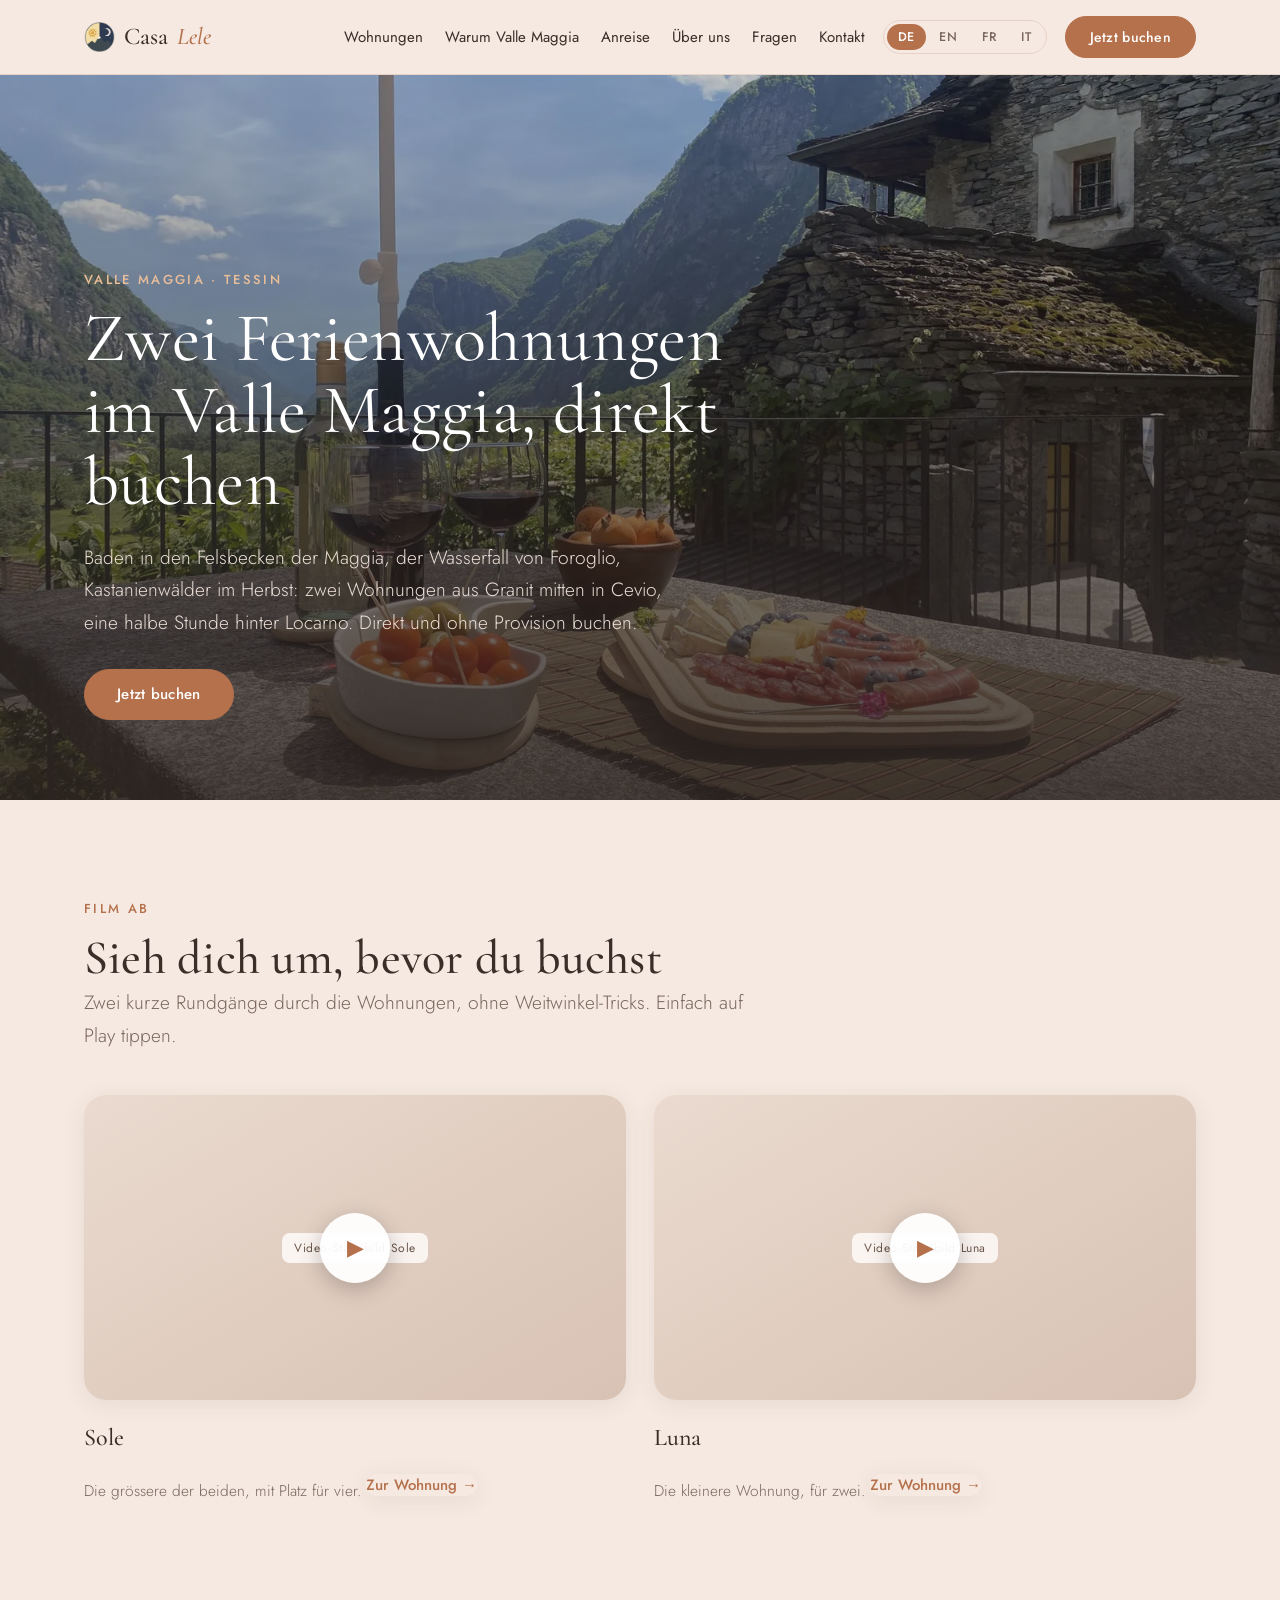
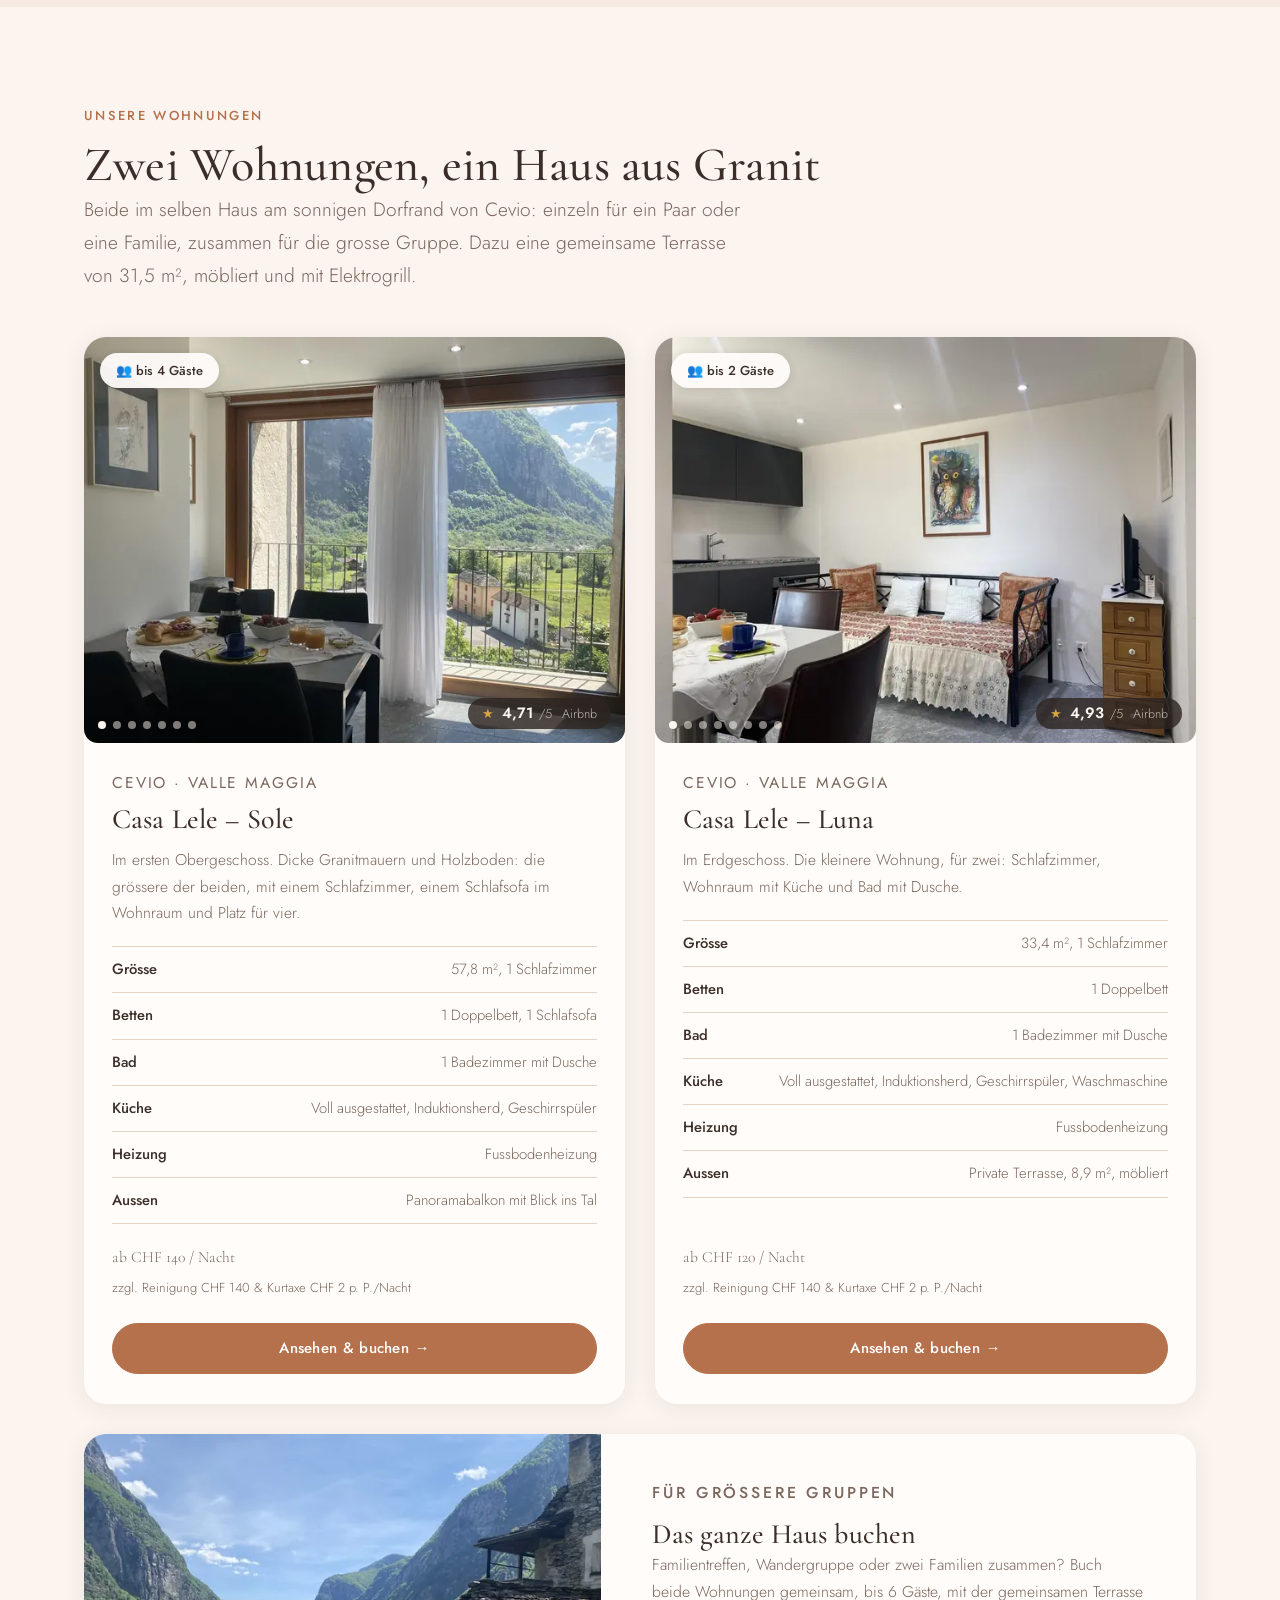
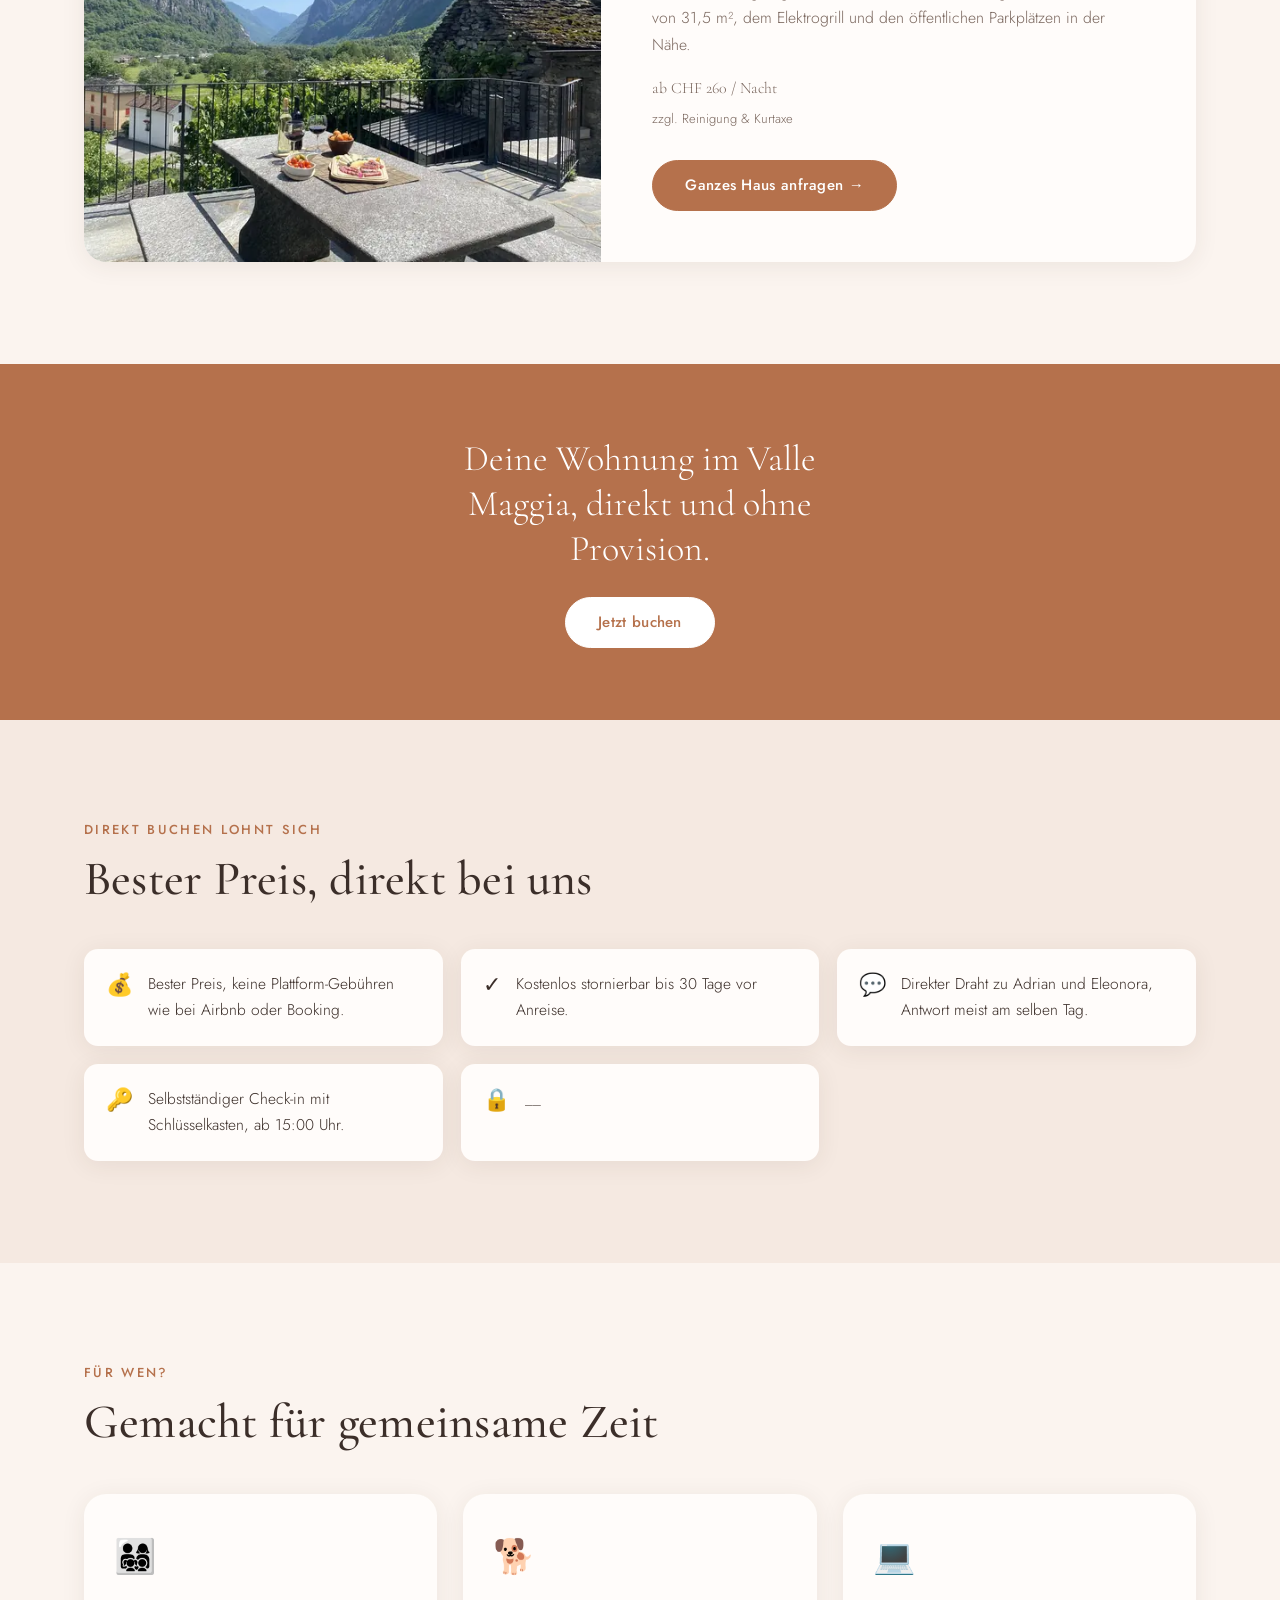
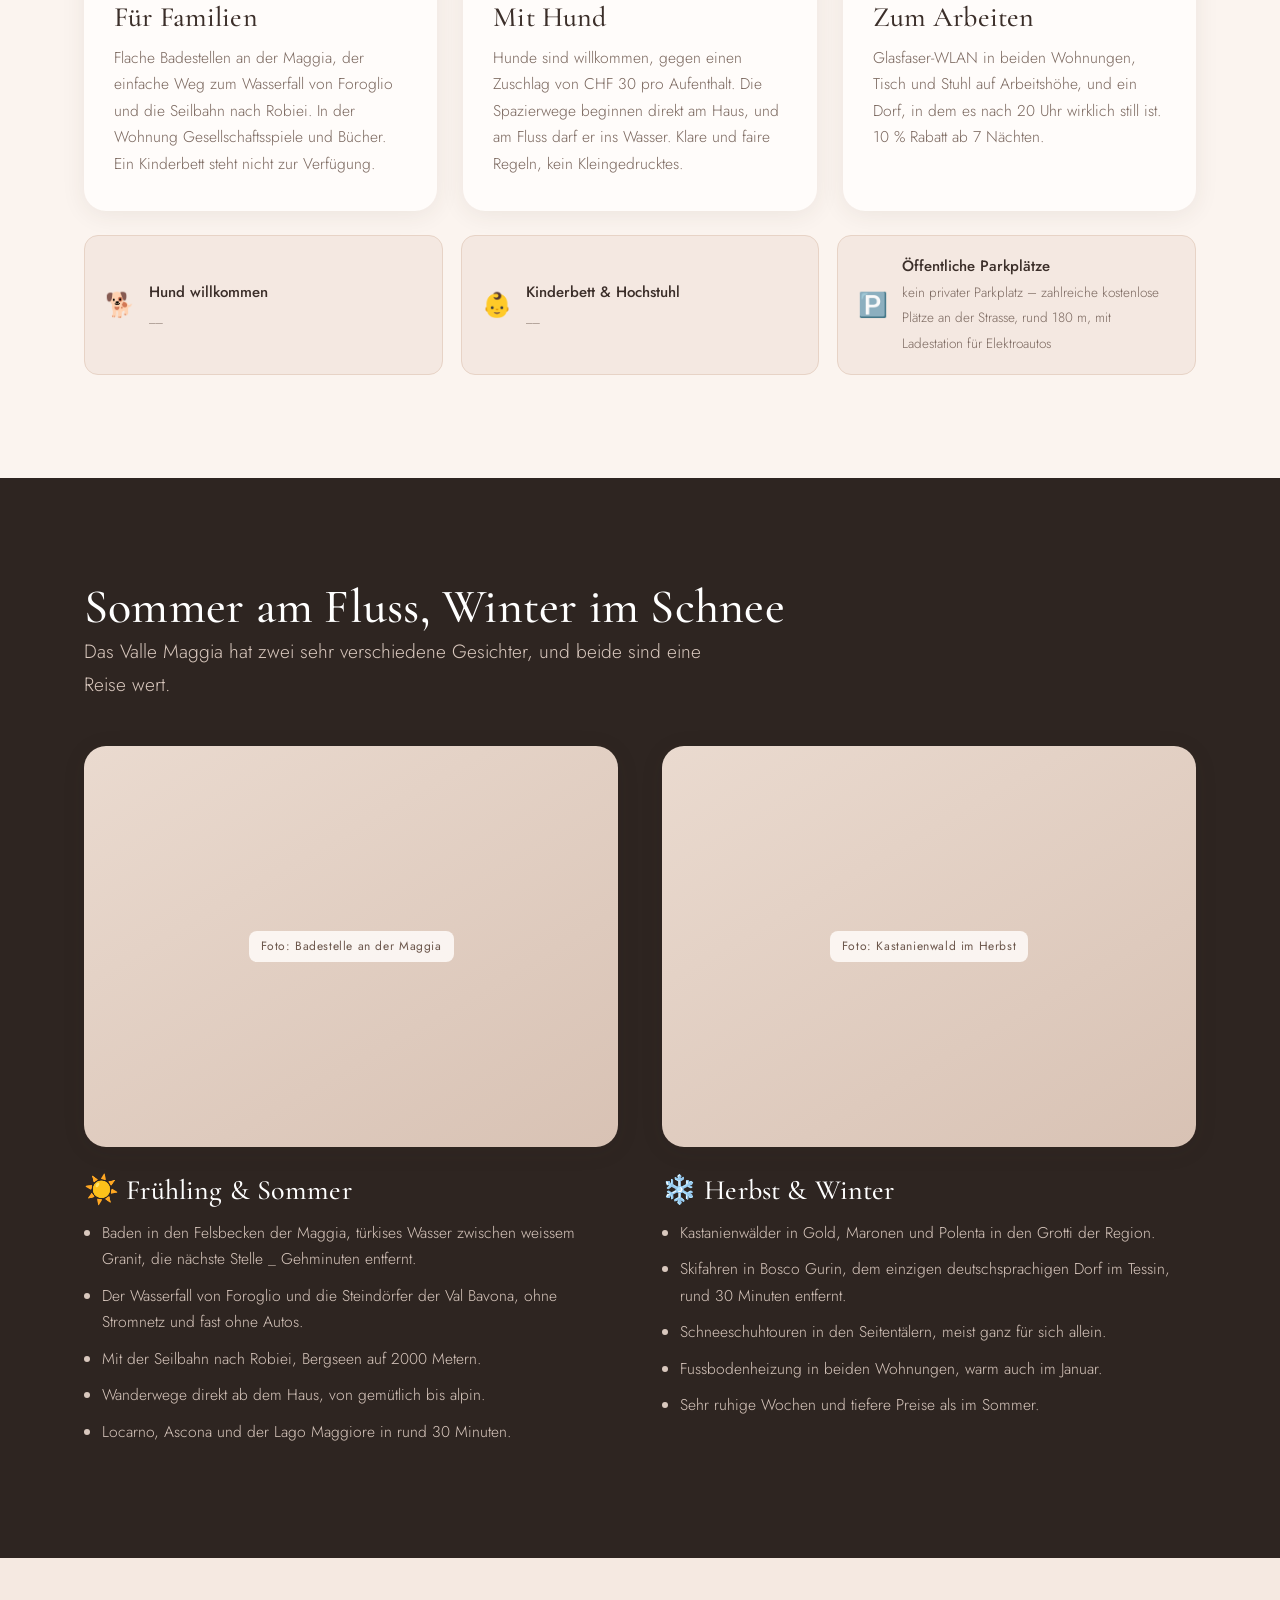
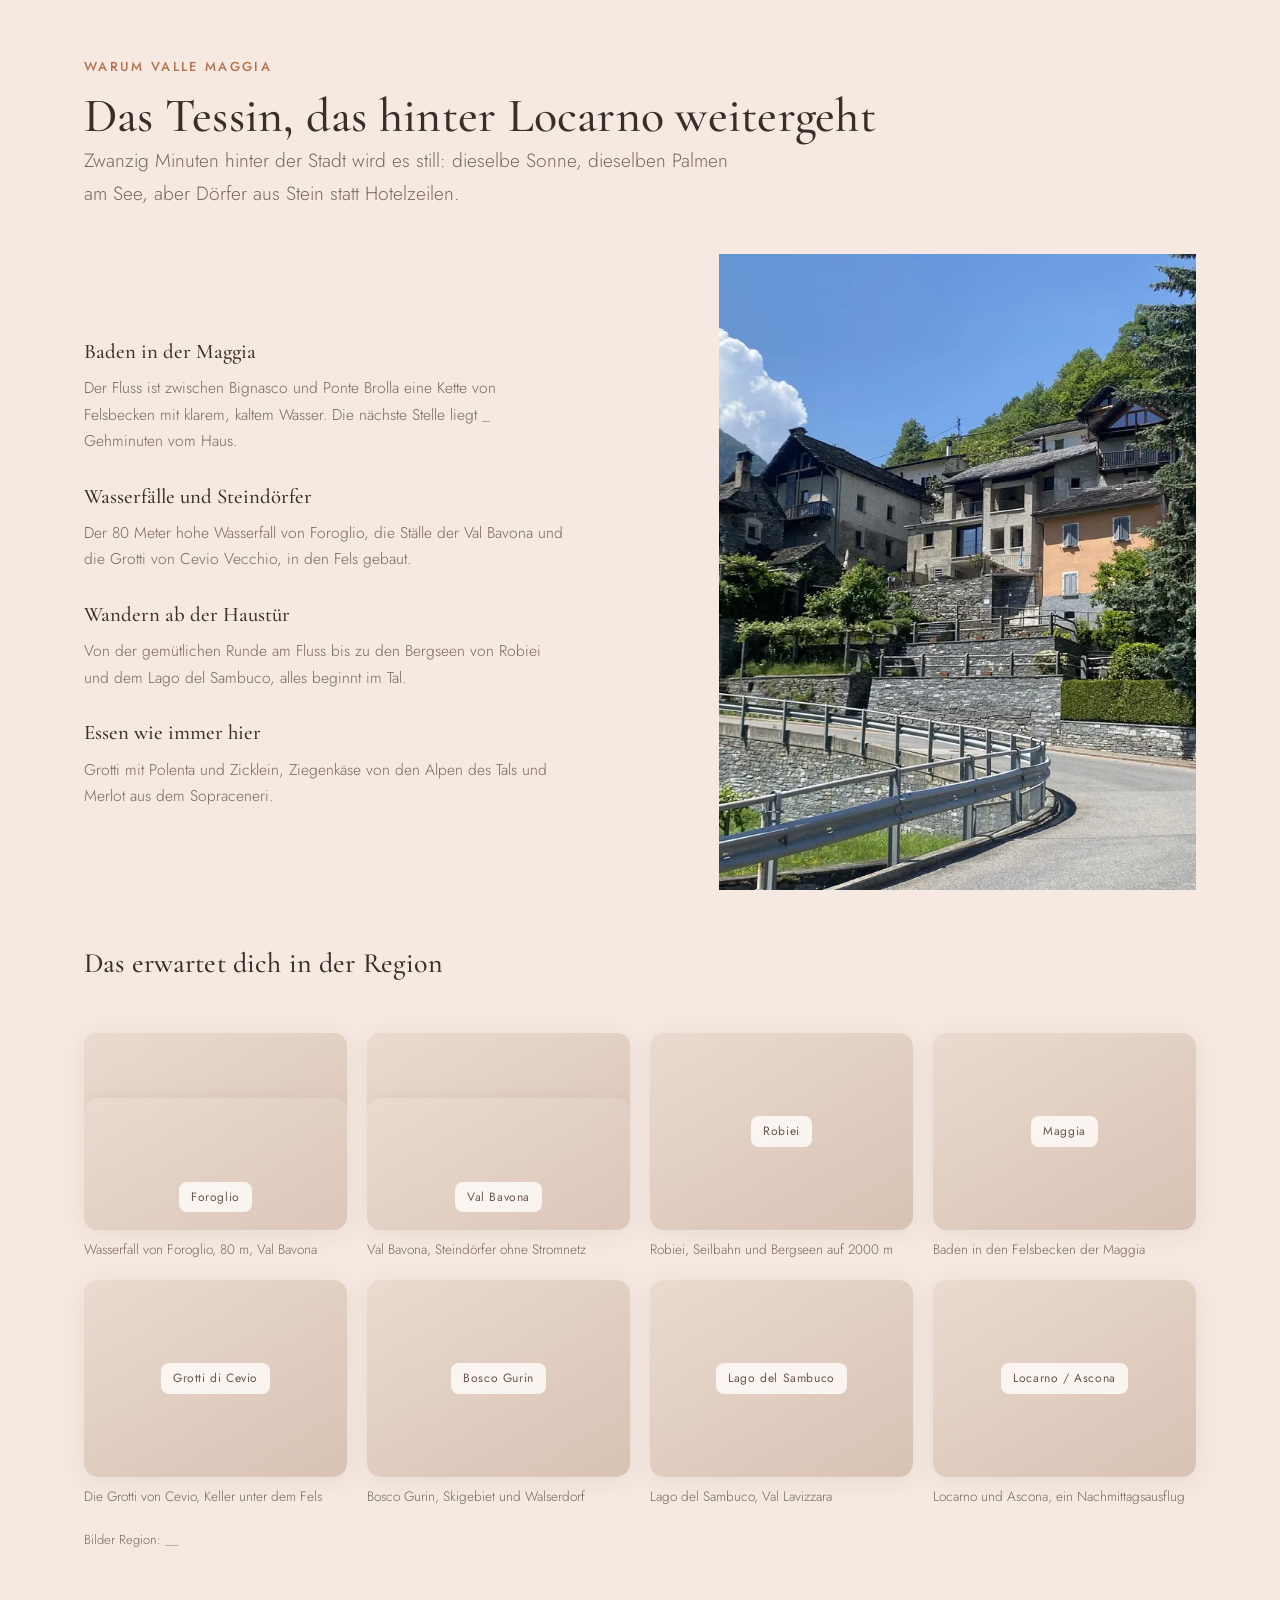
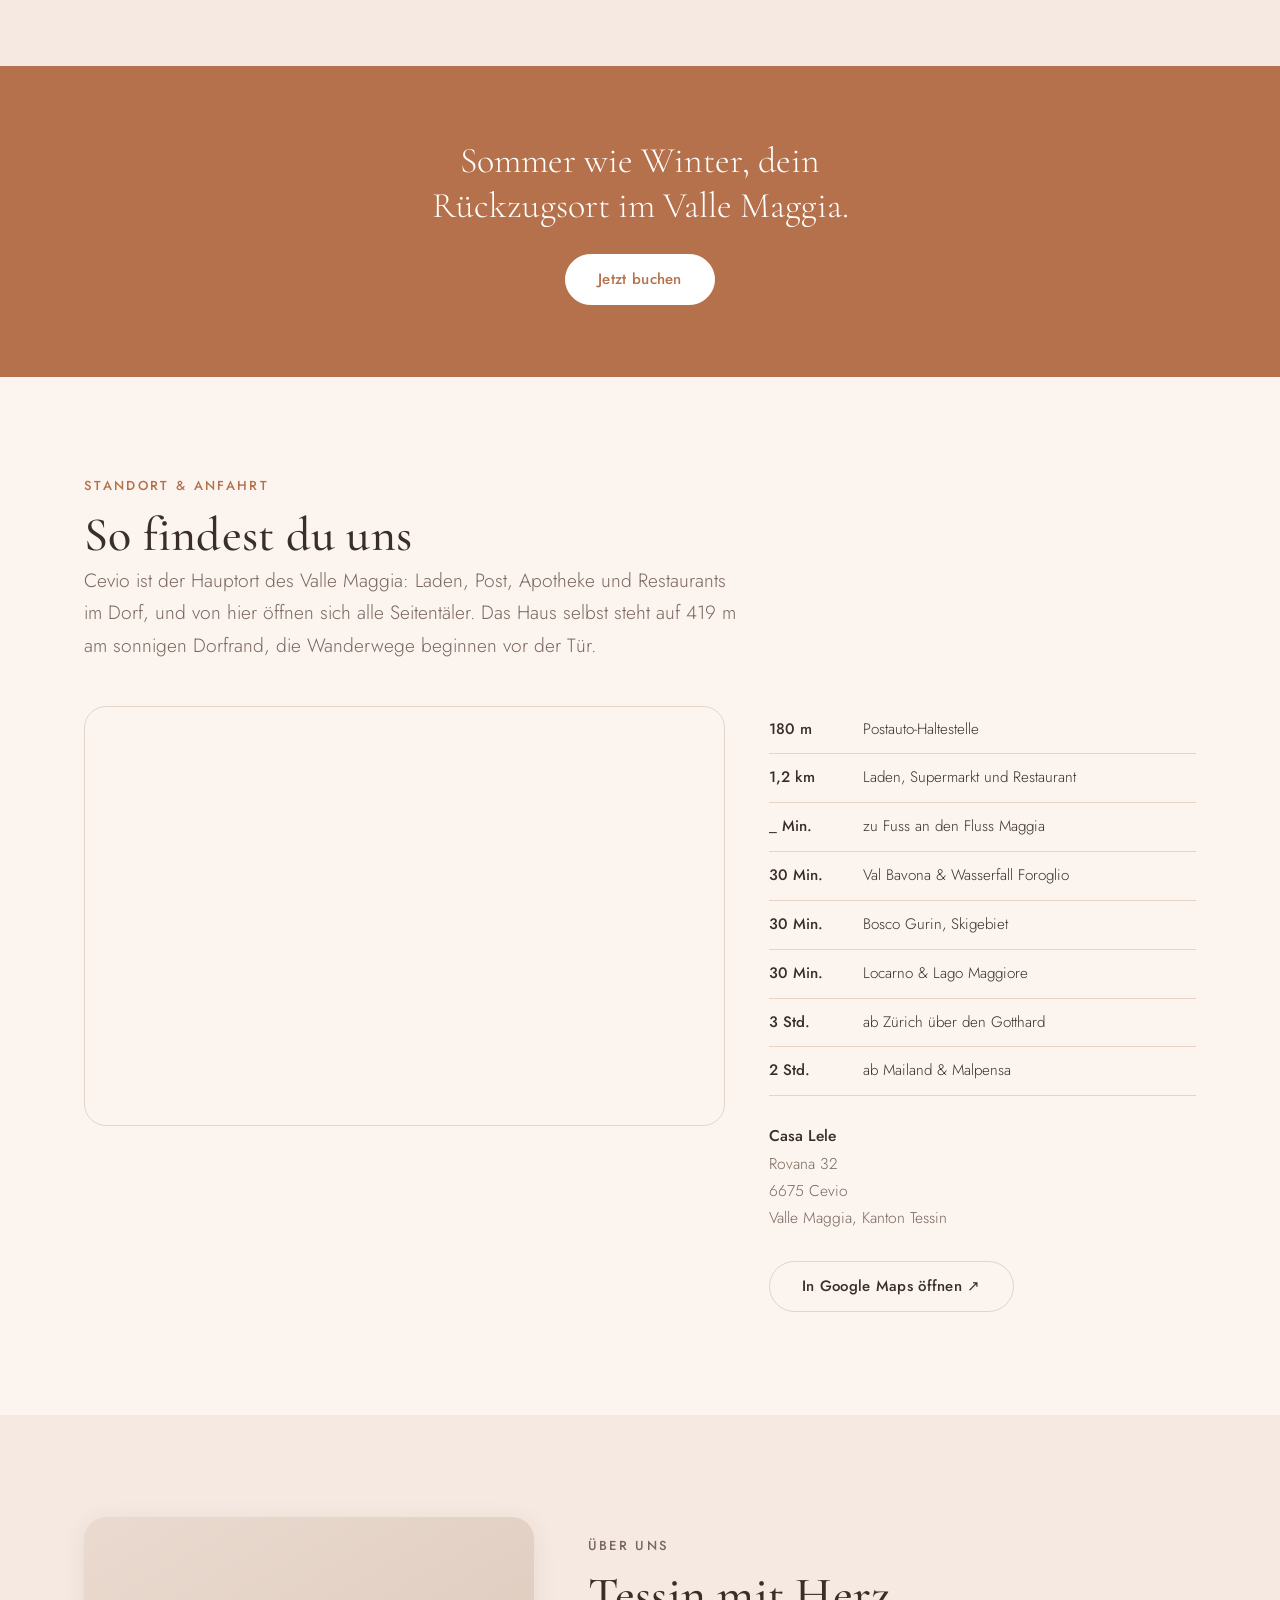
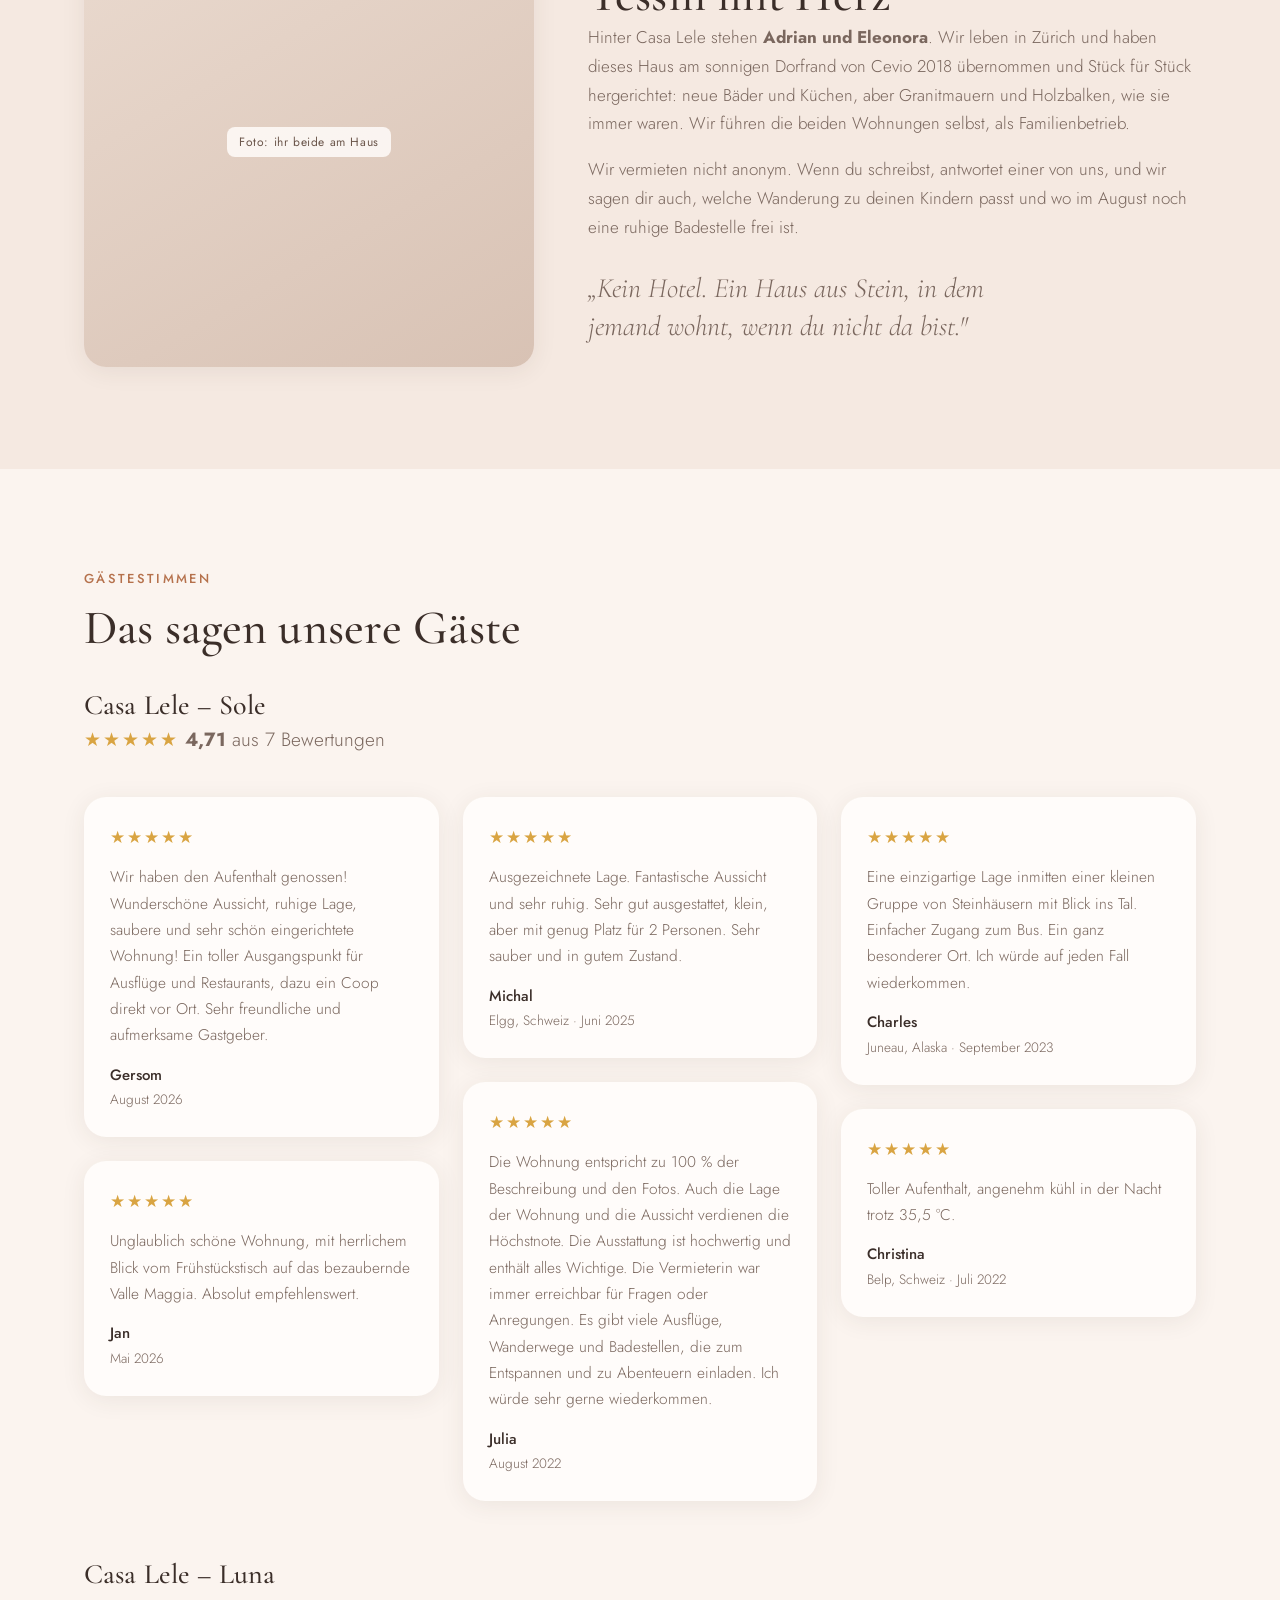
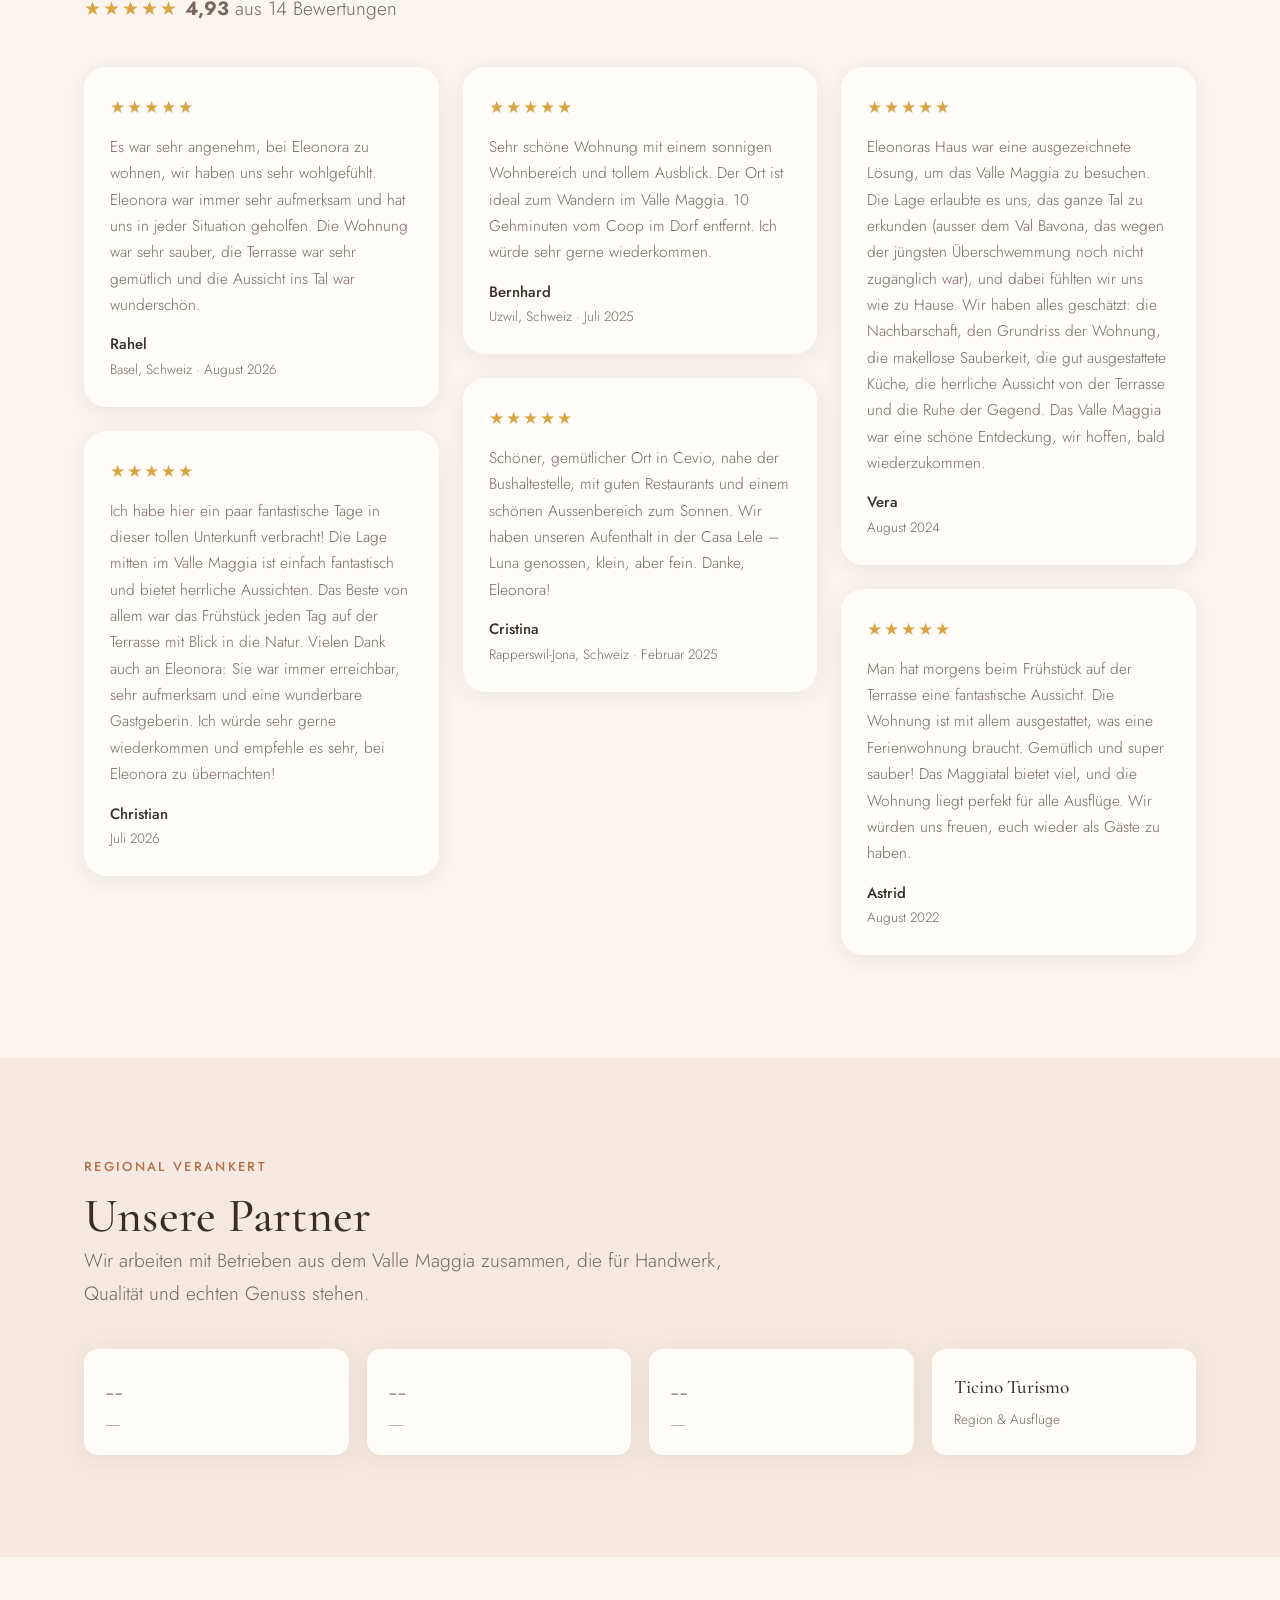
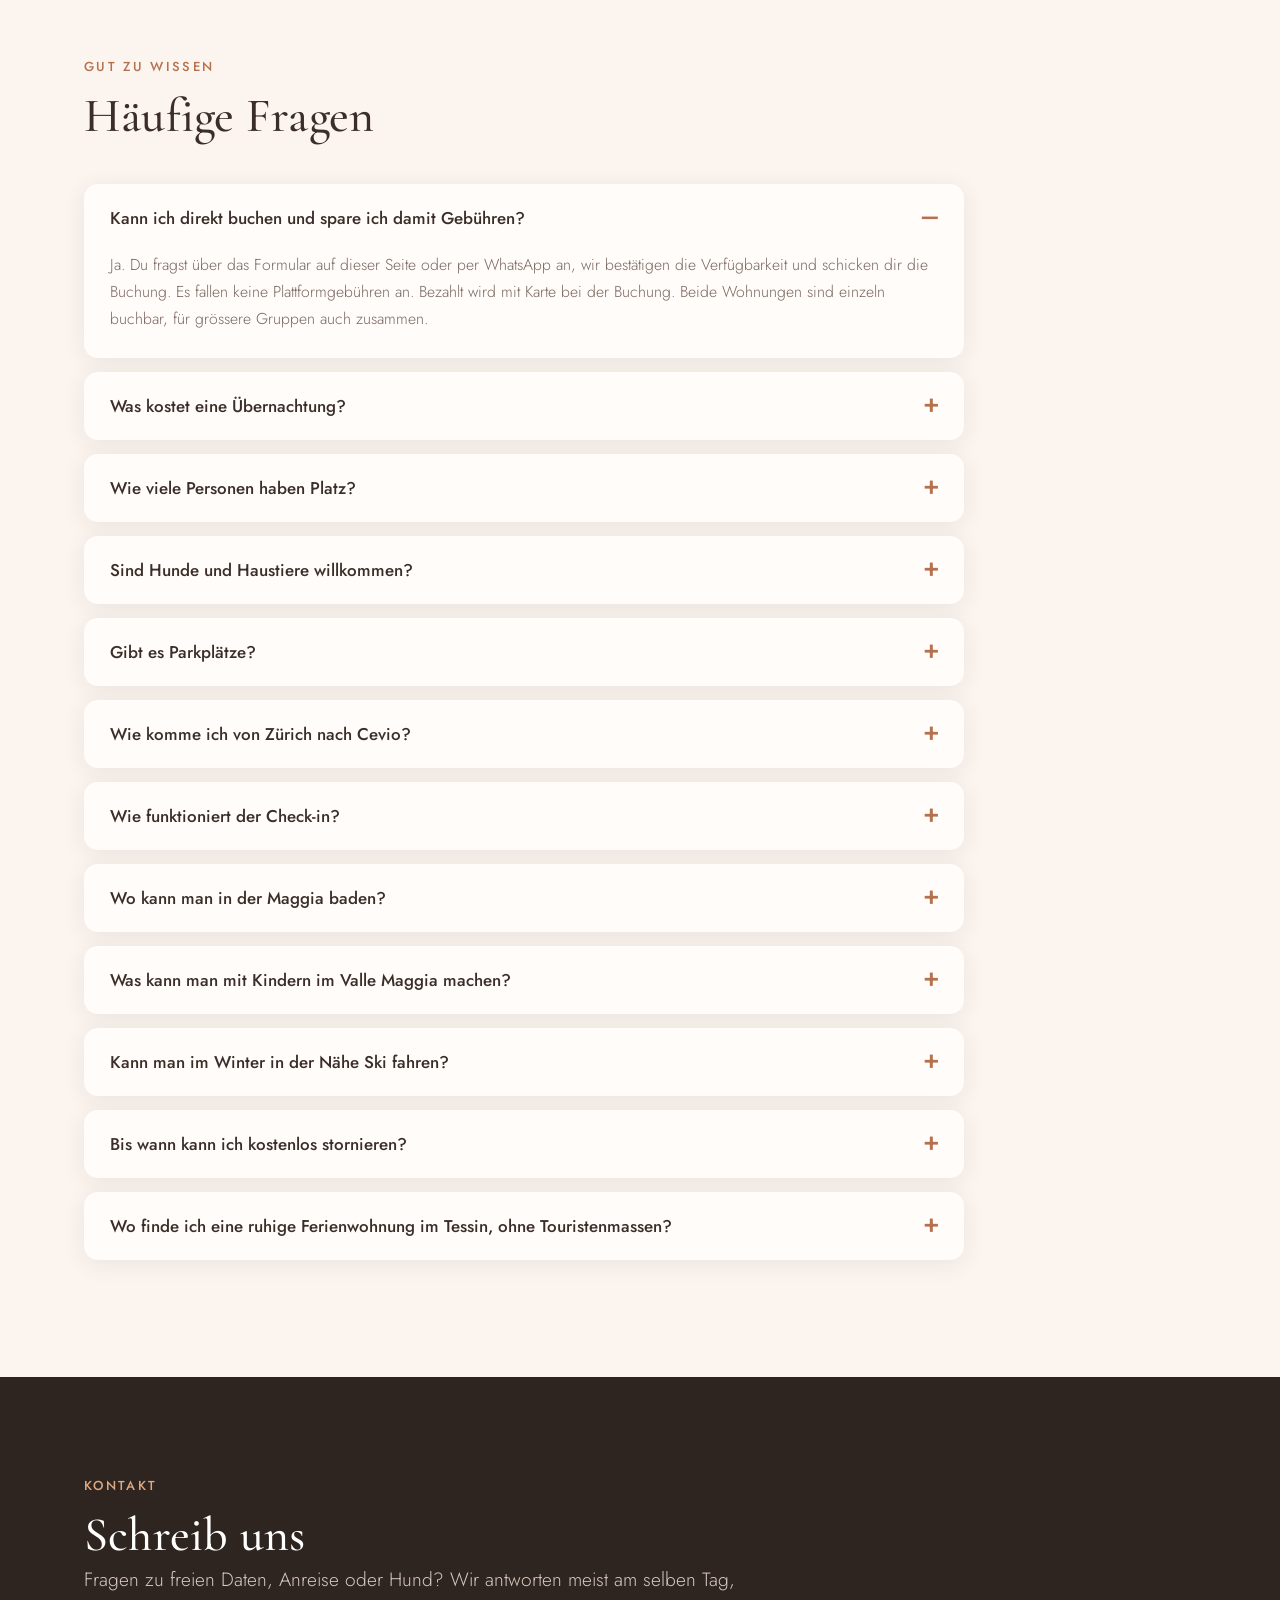
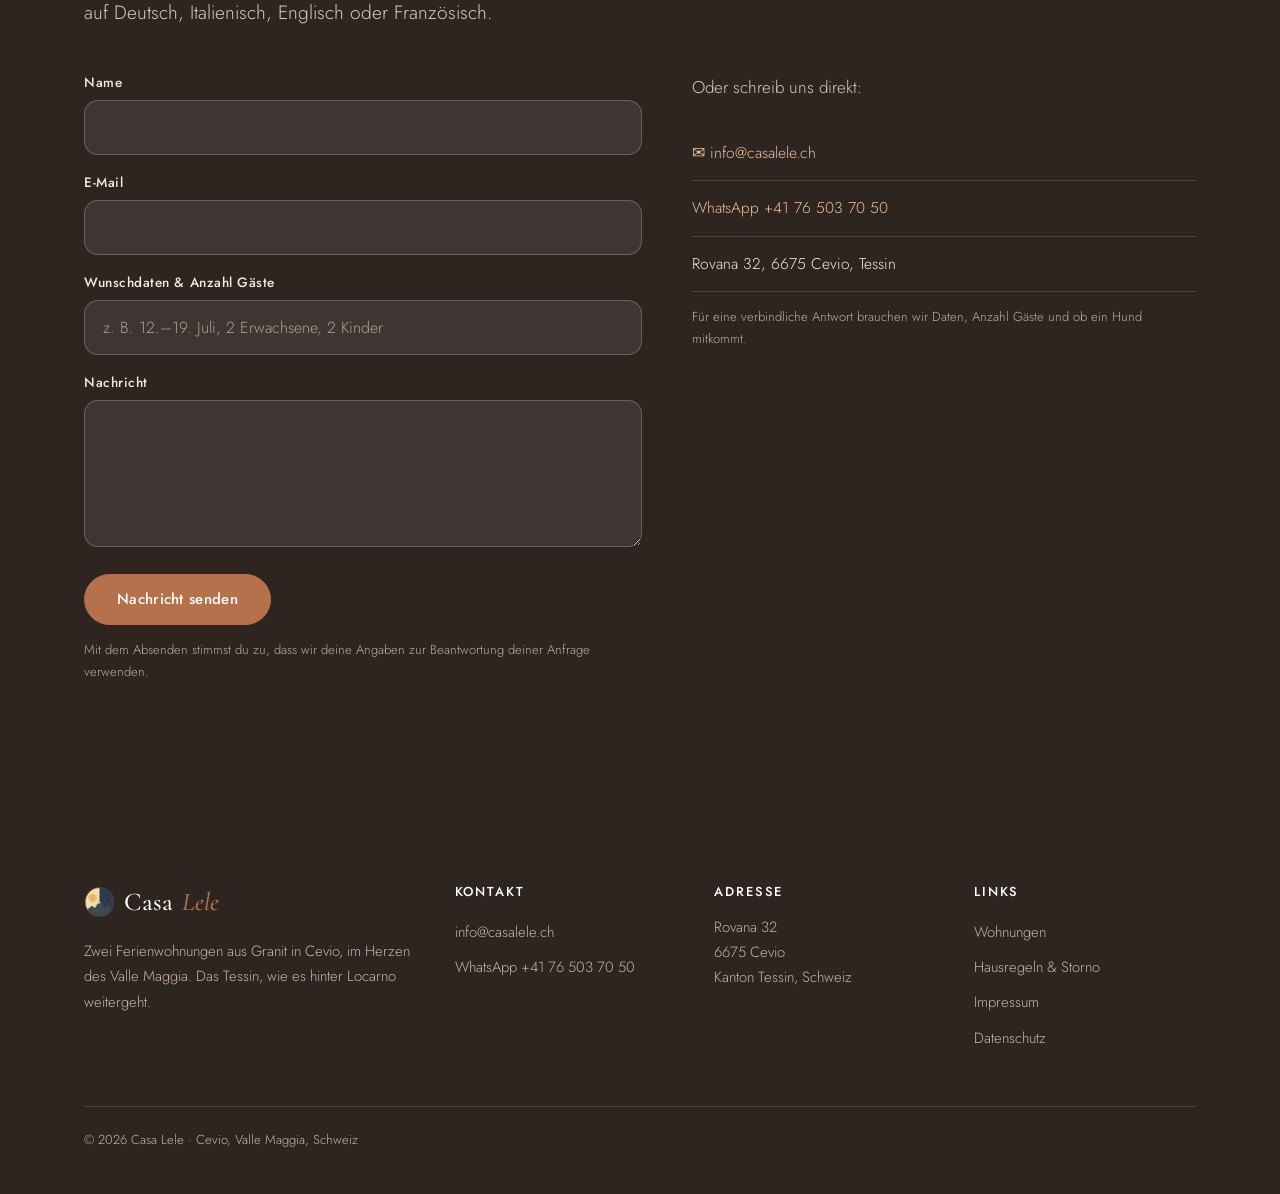
==== commit e6193e8f: "Fuera la seccion de la casa y la terraza comun" ====
--- a/index.html
+++ b/index.html
@@ -158,12 +158,7 @@
       </div>
     </div>
   
-    <h3 style="margin-top:56px">Das Haus und die gemeinsame Terrasse</h3>
-    <div class="gal">
-      <figure><picture><source type="image/webp" srcset="fotos/terrasse-panorama-640.webp 640w, fotos/terrasse-panorama-1024.webp 1024w, fotos/terrasse-panorama-1600.webp 1600w" sizes="(max-width:700px) 100vw, 300px"><img class="ph r4x3" src="fotos/terrasse-panorama-1600.jpg" srcset="fotos/terrasse-panorama-640.jpg 640w, fotos/terrasse-panorama-1024.jpg 1024w, fotos/terrasse-panorama-1600.jpg 1600w" sizes="(max-width:700px) 100vw, 300px" alt="Die gemeinsame Terrasse von oben, mit Grillplatz und Sitzplätzen" width="1600" height="1200" loading="lazy" decoding="async"></picture><figcaption>Die gemeinsame Terrasse von oben, mit Grillplatz und Sitzplätzen</figcaption></figure>
-      <figure><picture><source type="image/webp" srcset="fotos/rovana-brunnen-640.webp 640w, fotos/rovana-brunnen-1024.webp 1024w, fotos/rovana-brunnen-1600.webp 1600w" sizes="(max-width:700px) 100vw, 300px"><img class="ph r4x3" src="fotos/rovana-brunnen-1600.jpg" srcset="fotos/rovana-brunnen-640.jpg 640w, fotos/rovana-brunnen-1024.jpg 1024w, fotos/rovana-brunnen-1600.jpg 1600w" sizes="(max-width:700px) 100vw, 300px" alt="Der Granitbrunnen im Quartier Rovana" width="1600" height="1200" loading="lazy" decoding="async"></picture><figcaption>Der Granitbrunnen im Quartier Rovana</figcaption></figure>
-      <figure><picture><source type="image/webp" srcset="fotos/haltestelle-rovana-640.webp 640w, fotos/haltestelle-rovana-1024.webp 1024w, fotos/haltestelle-rovana-1600.webp 1600w" sizes="(max-width:700px) 100vw, 300px"><img class="ph r4x3" src="fotos/haltestelle-rovana-1600.jpg" srcset="fotos/haltestelle-rovana-640.jpg 640w, fotos/haltestelle-rovana-1024.jpg 1024w, fotos/haltestelle-rovana-1600.jpg 1600w" sizes="(max-width:700px) 100vw, 300px" alt="Postauto-Haltestelle Rovana, Linie 331 nach Bosco Gurin" width="1600" height="1200" loading="lazy" decoding="async"></picture><figcaption>Postauto-Haltestelle Rovana, Linie 331 nach Bosco Gurin</figcaption></figure>
-    </div>
+    
     
     
 </div>
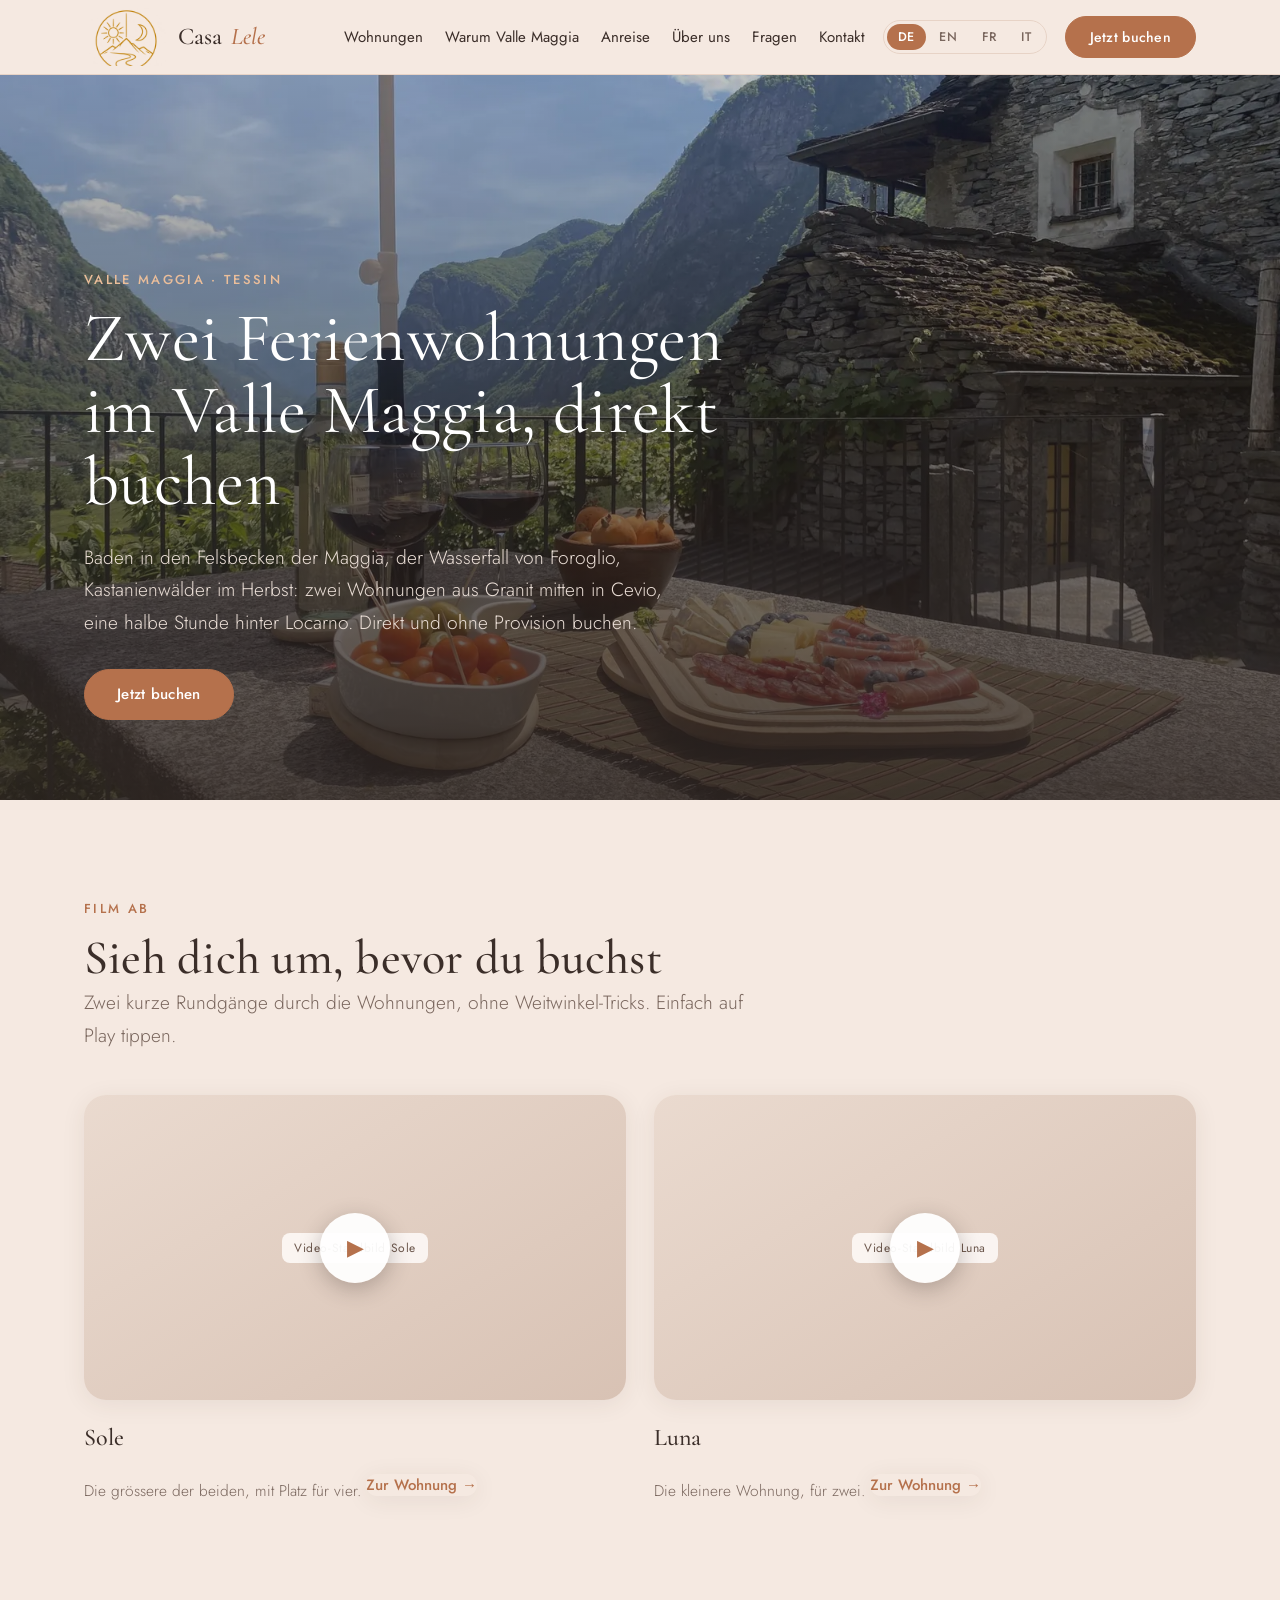
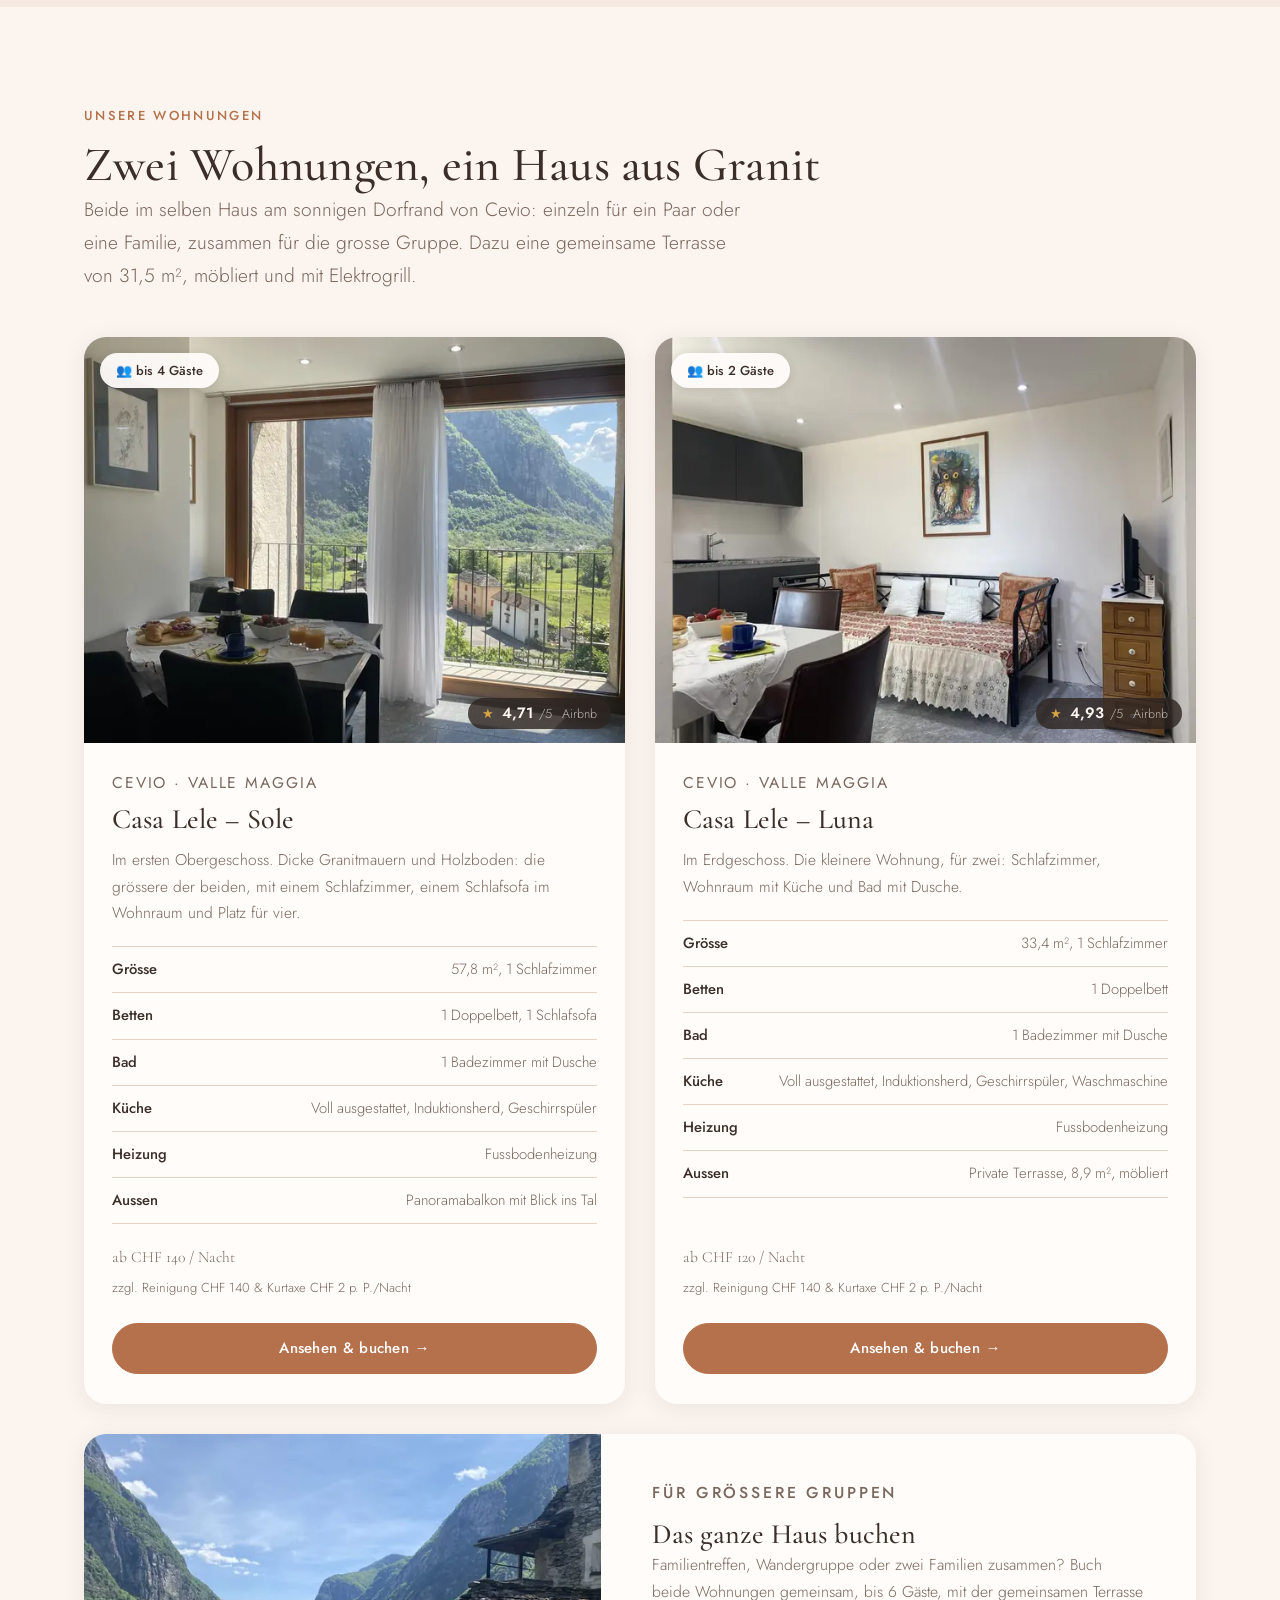
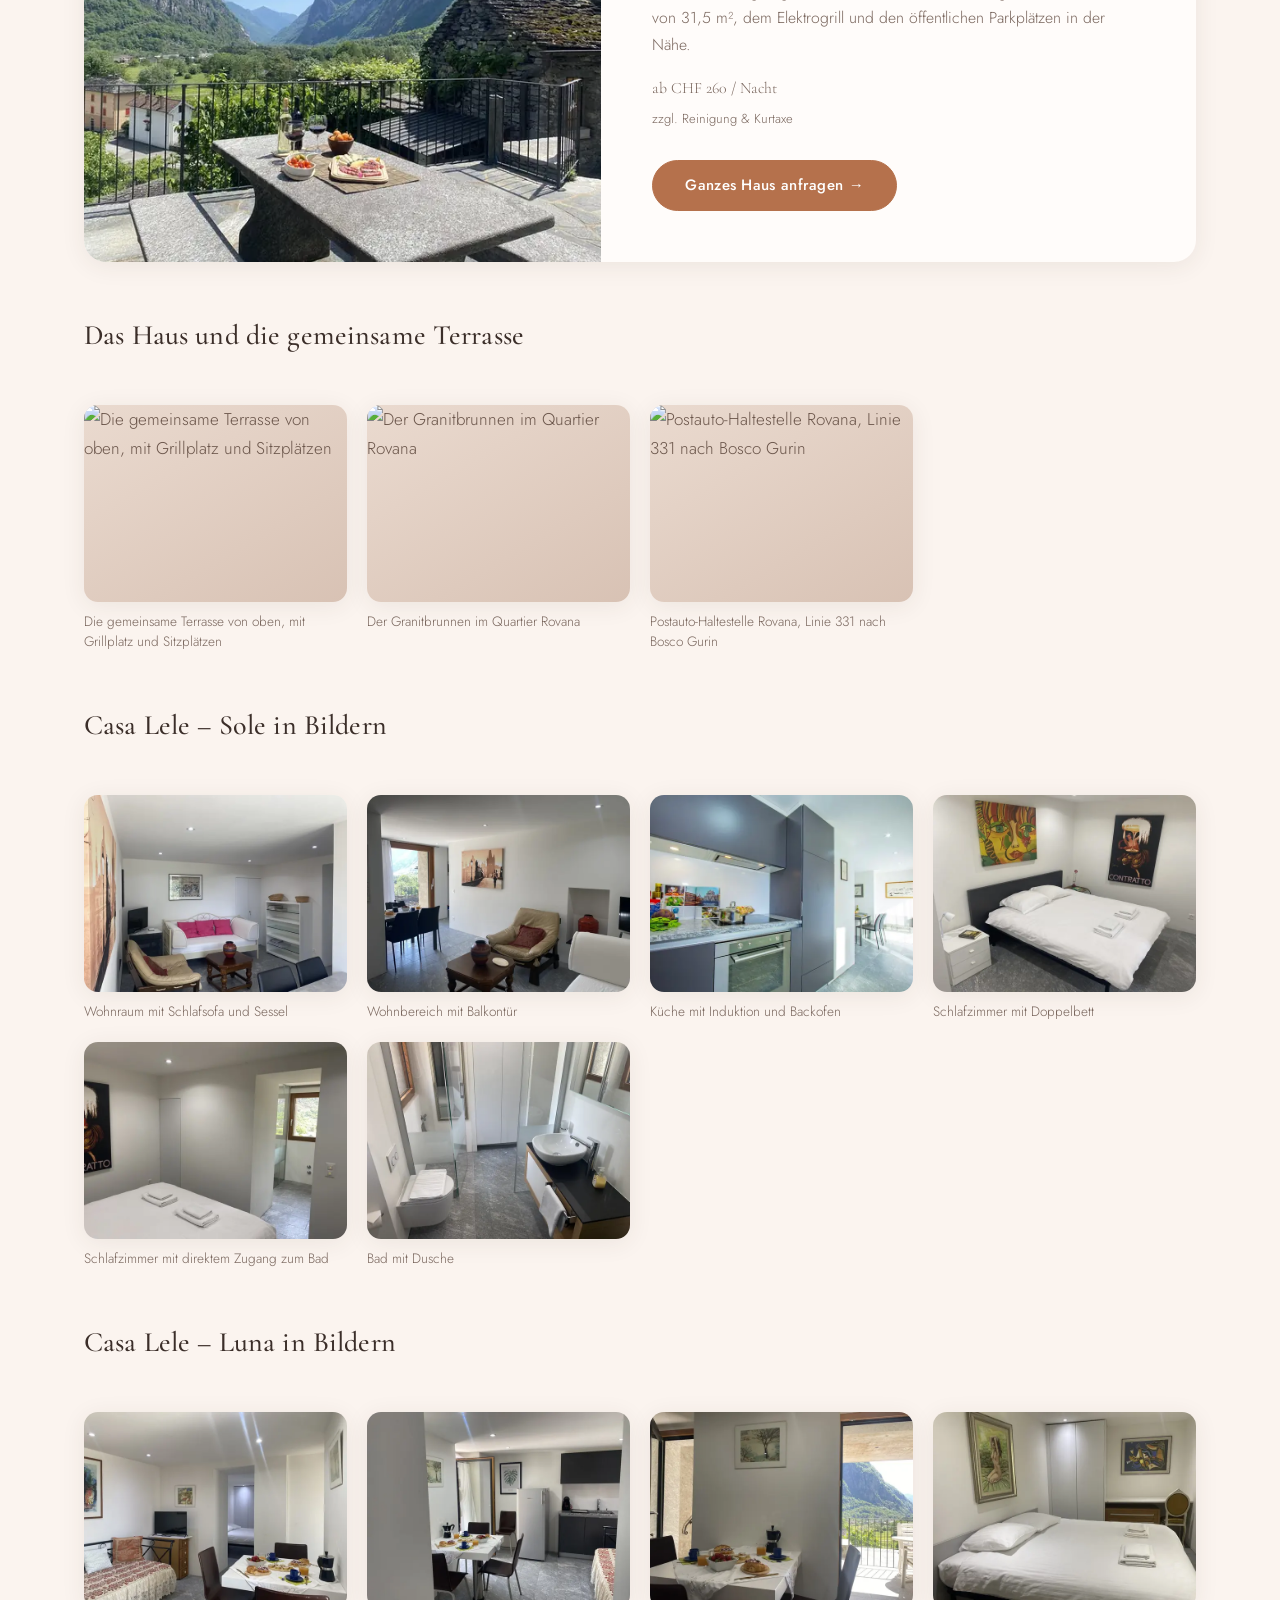
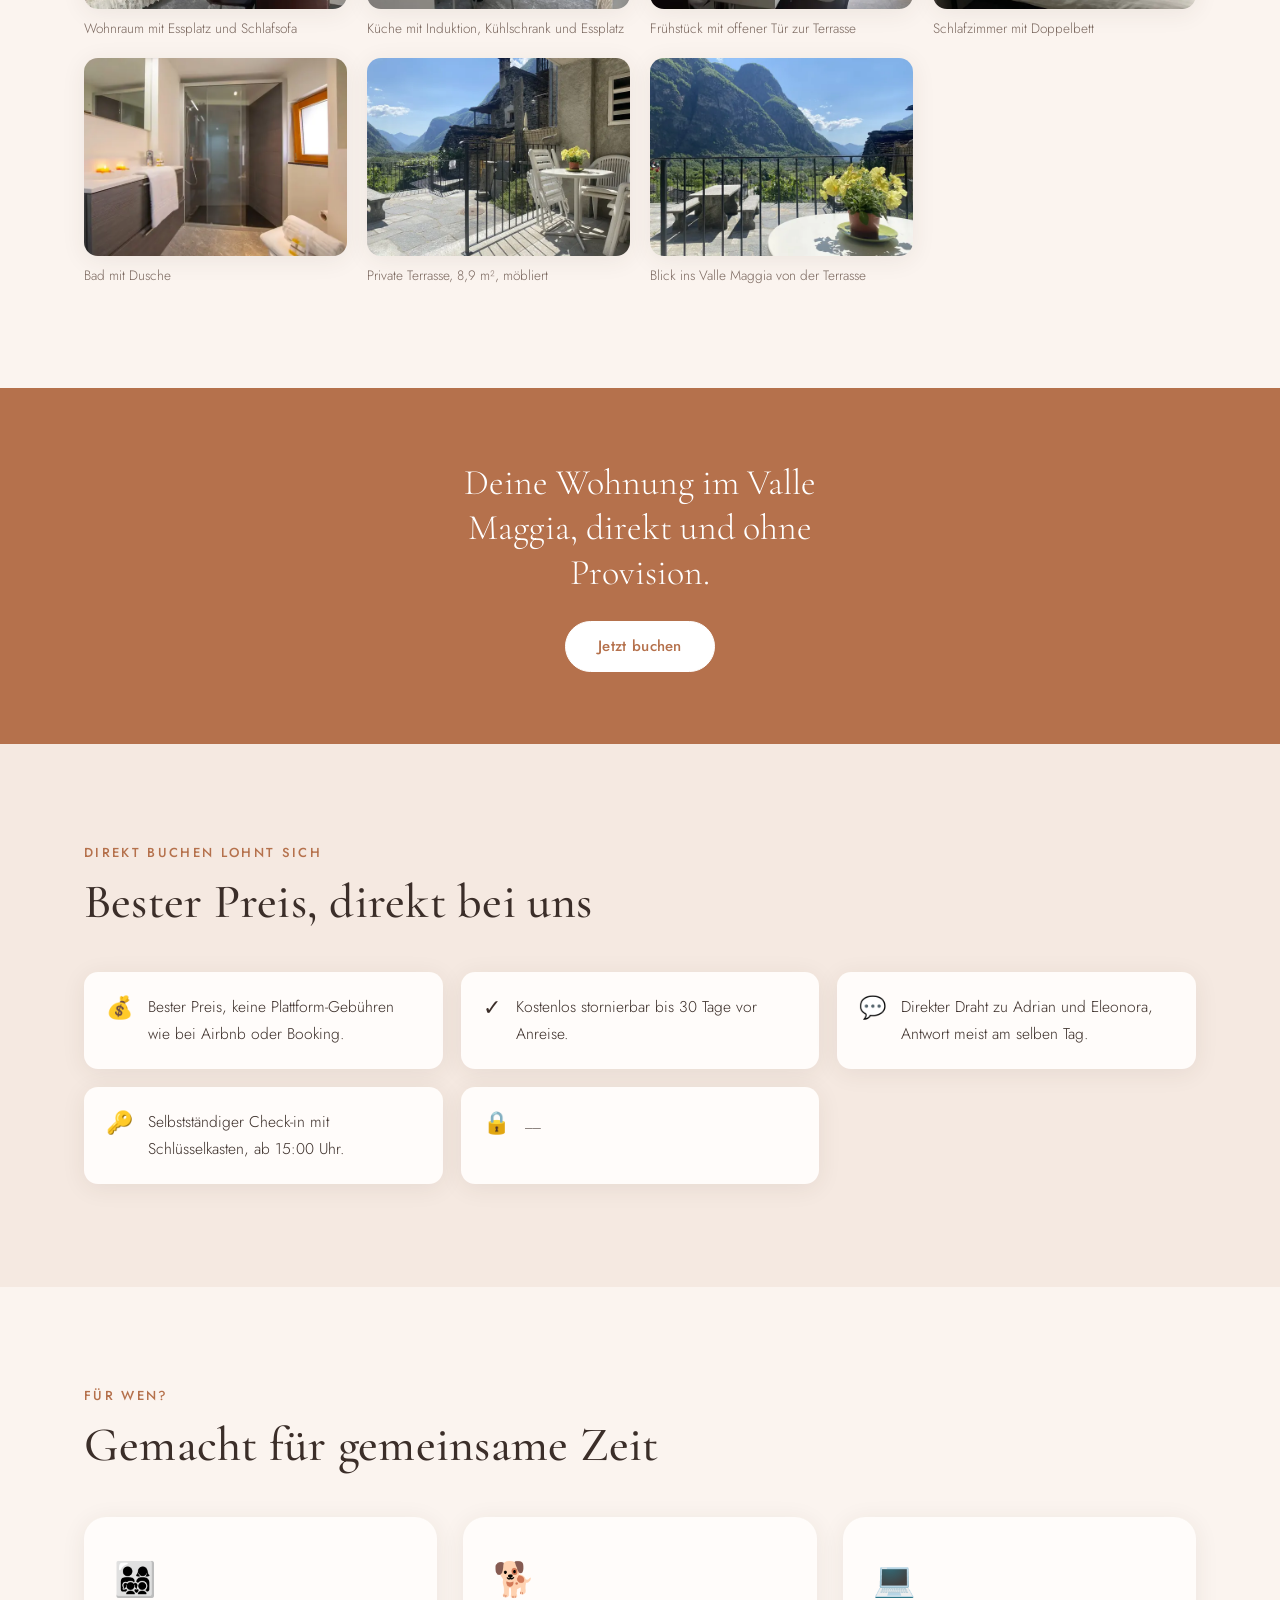
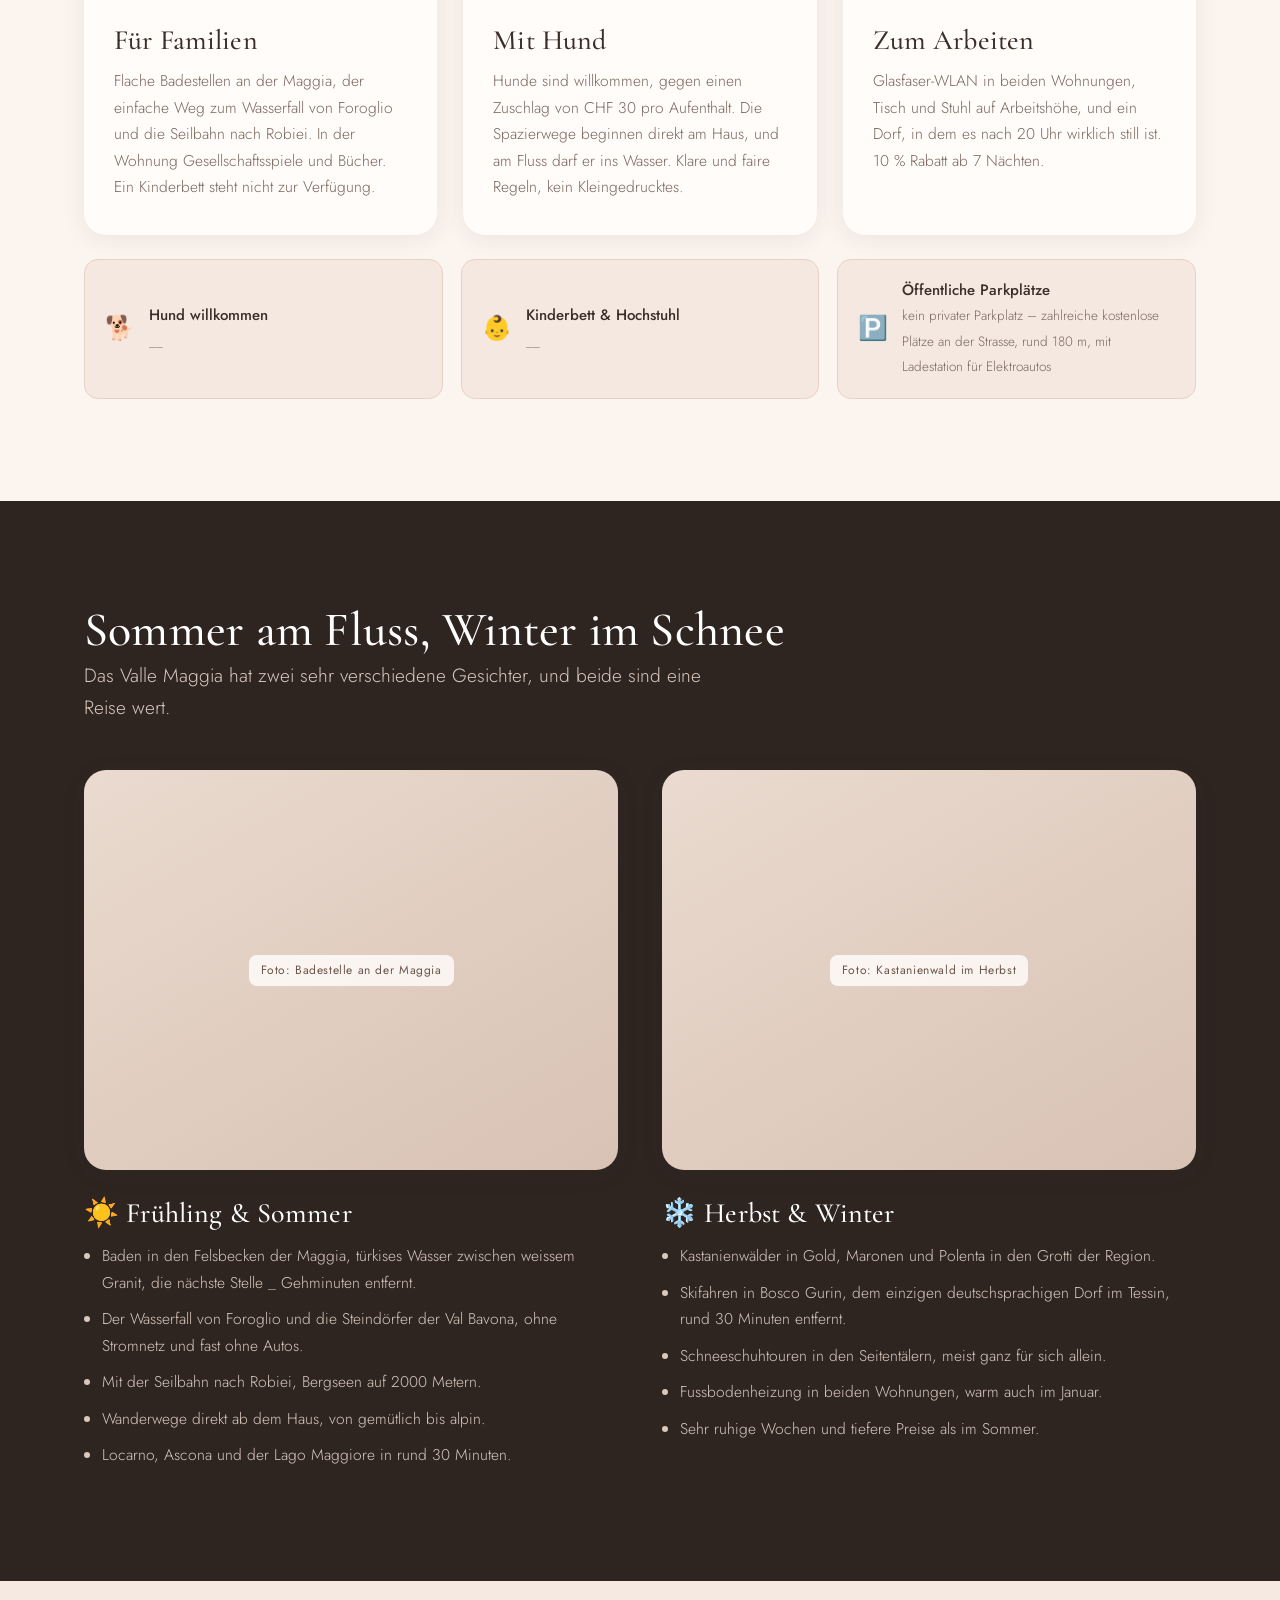
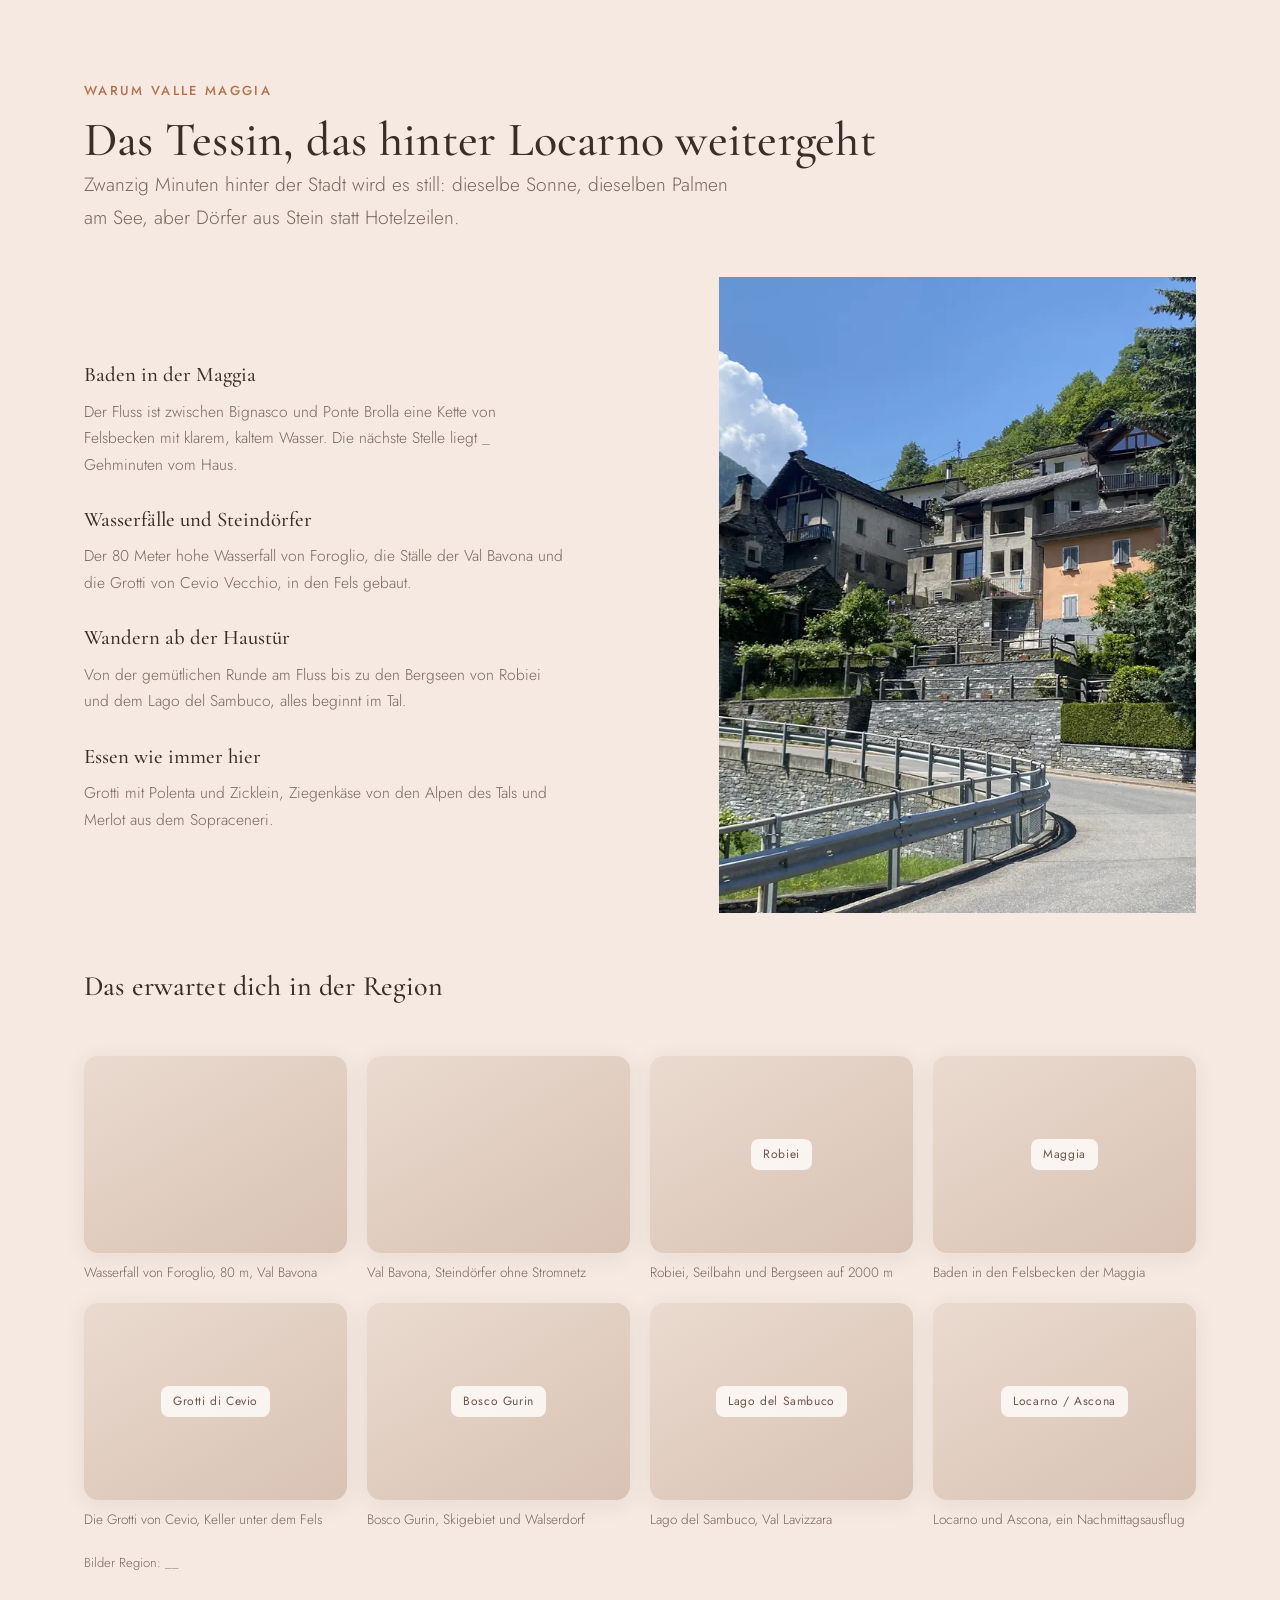
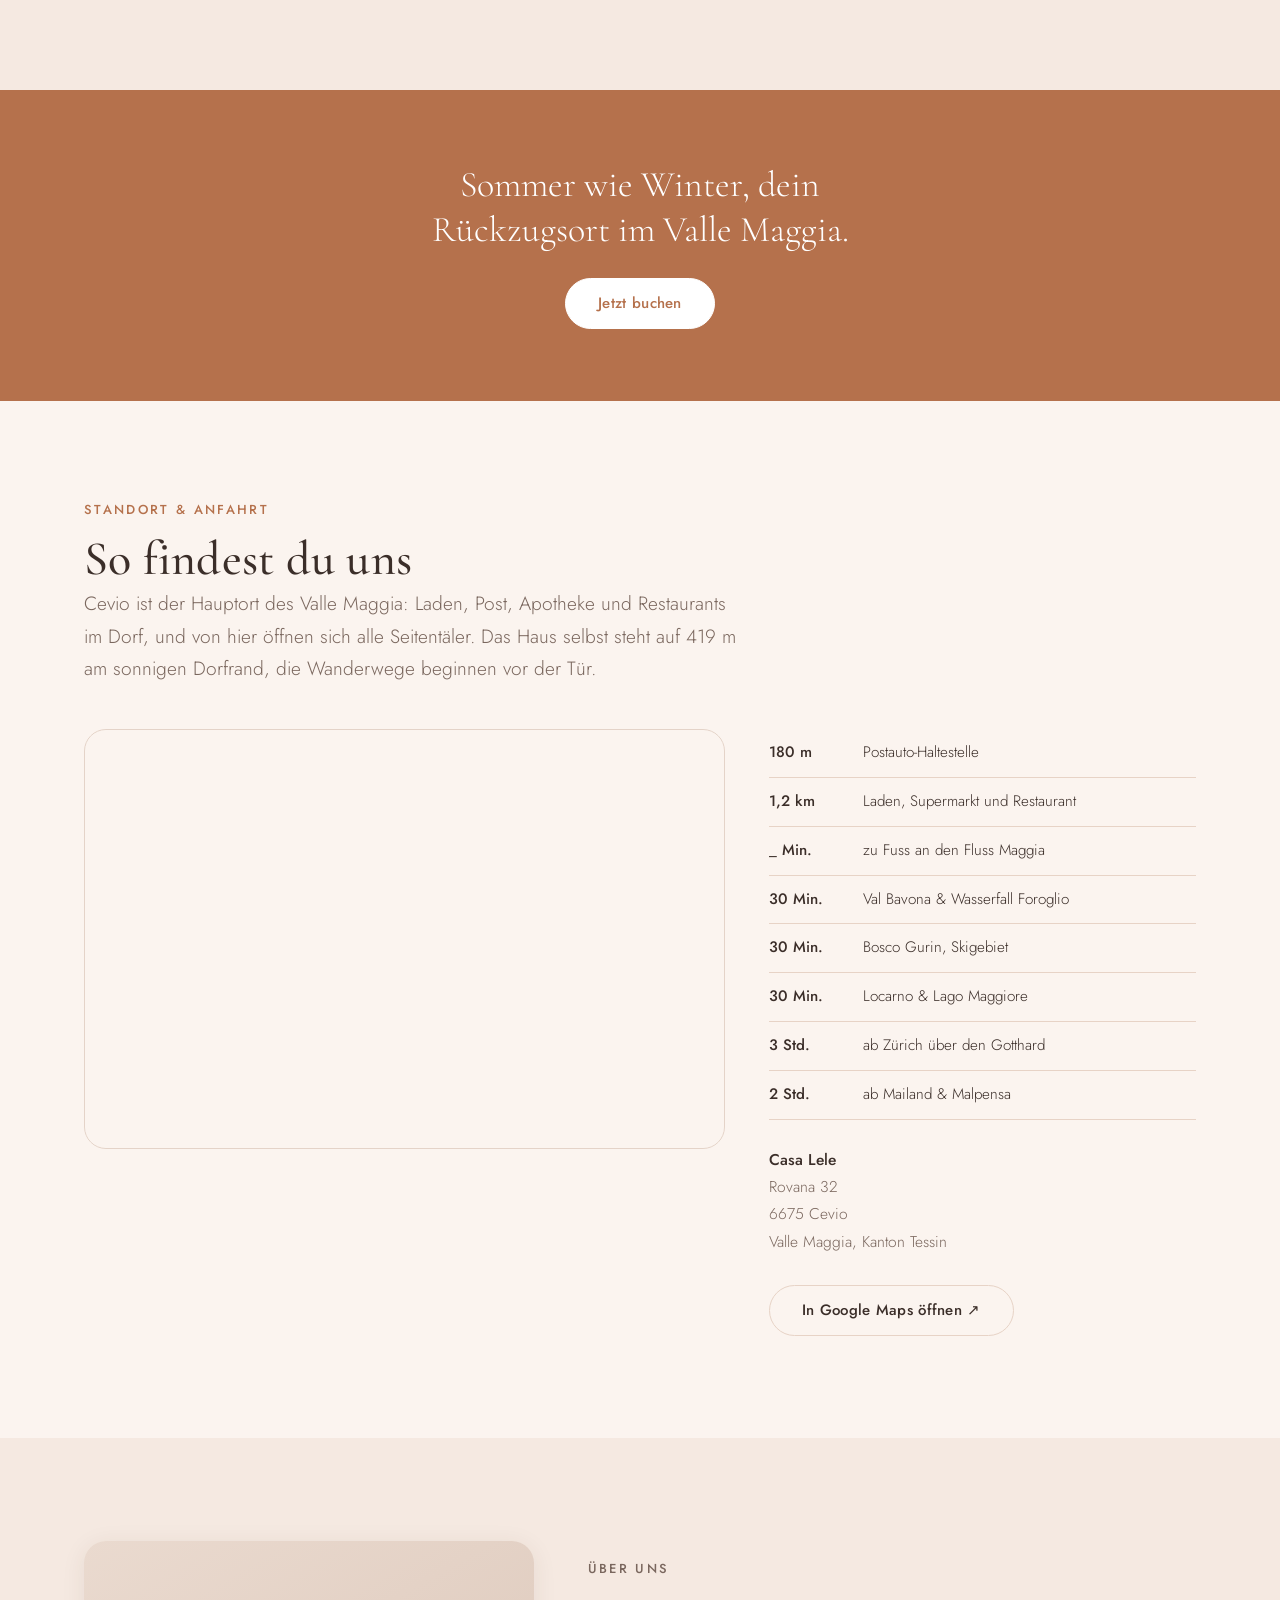
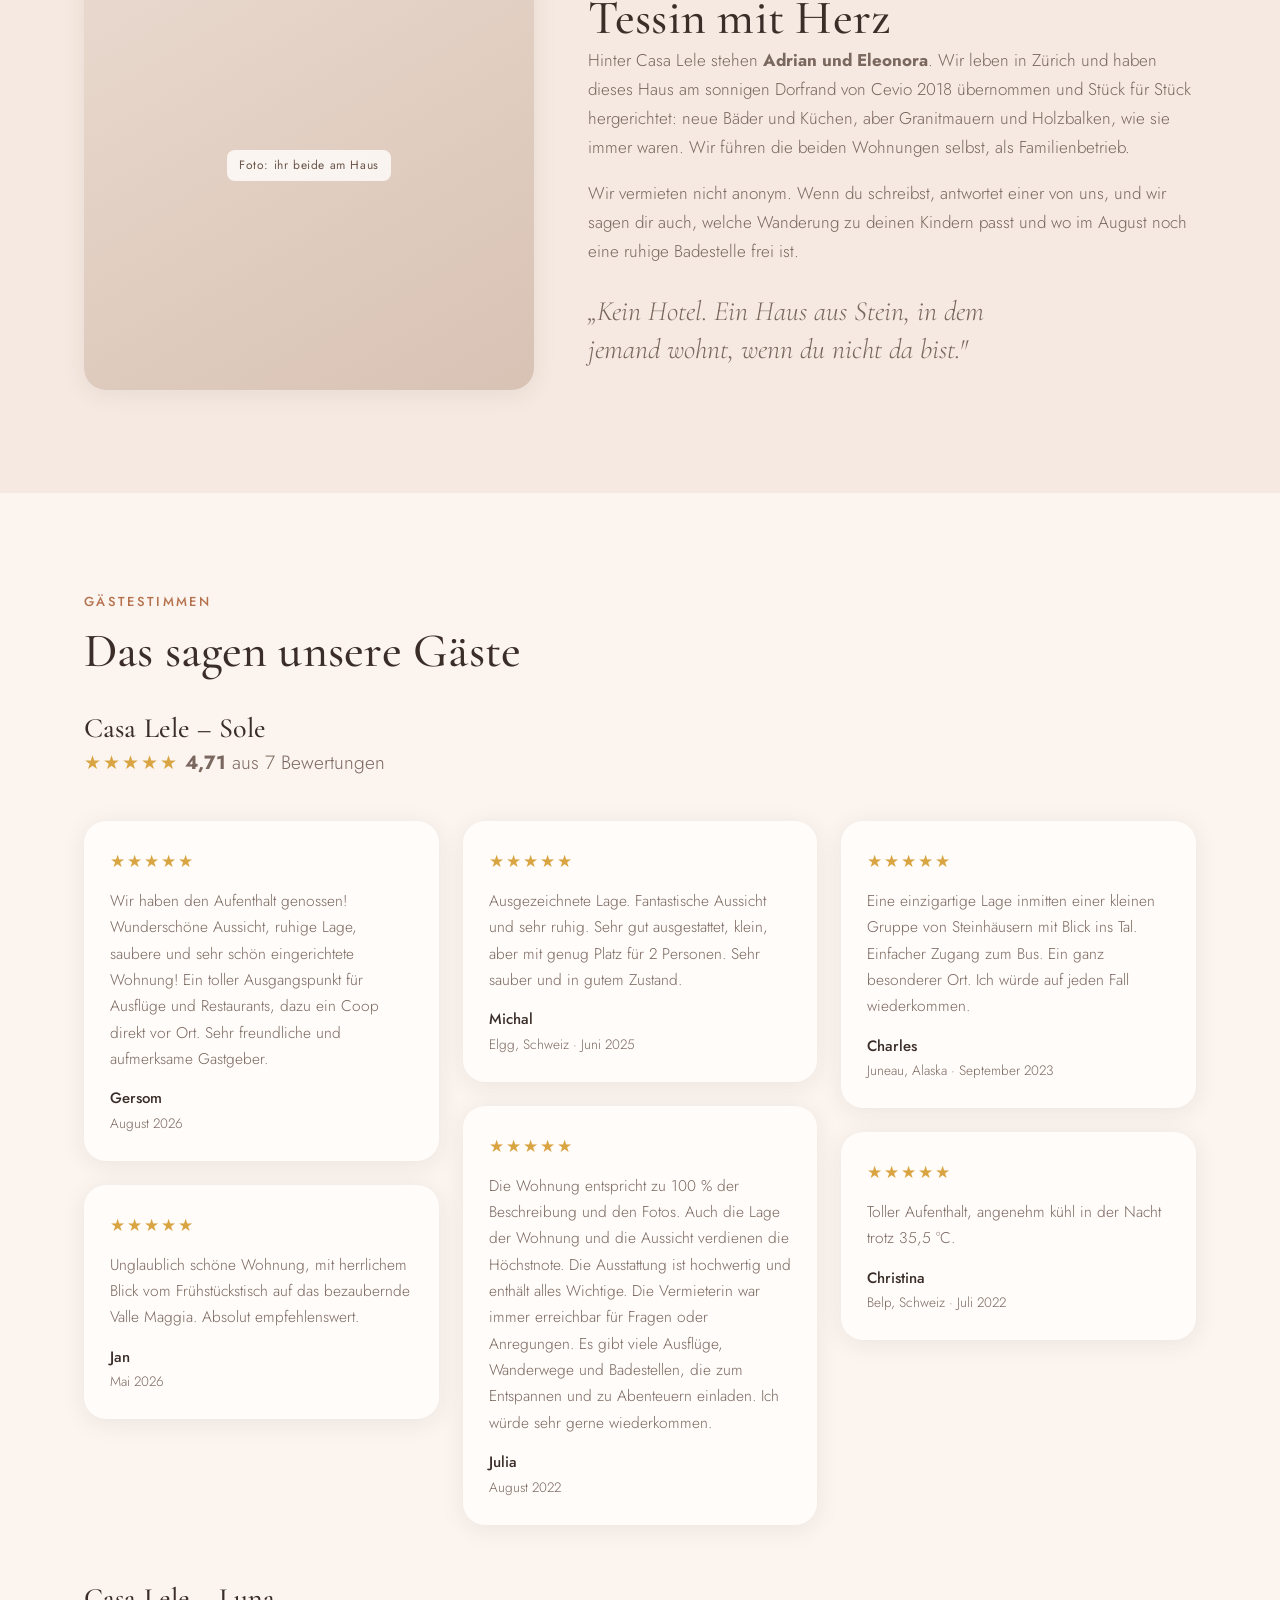
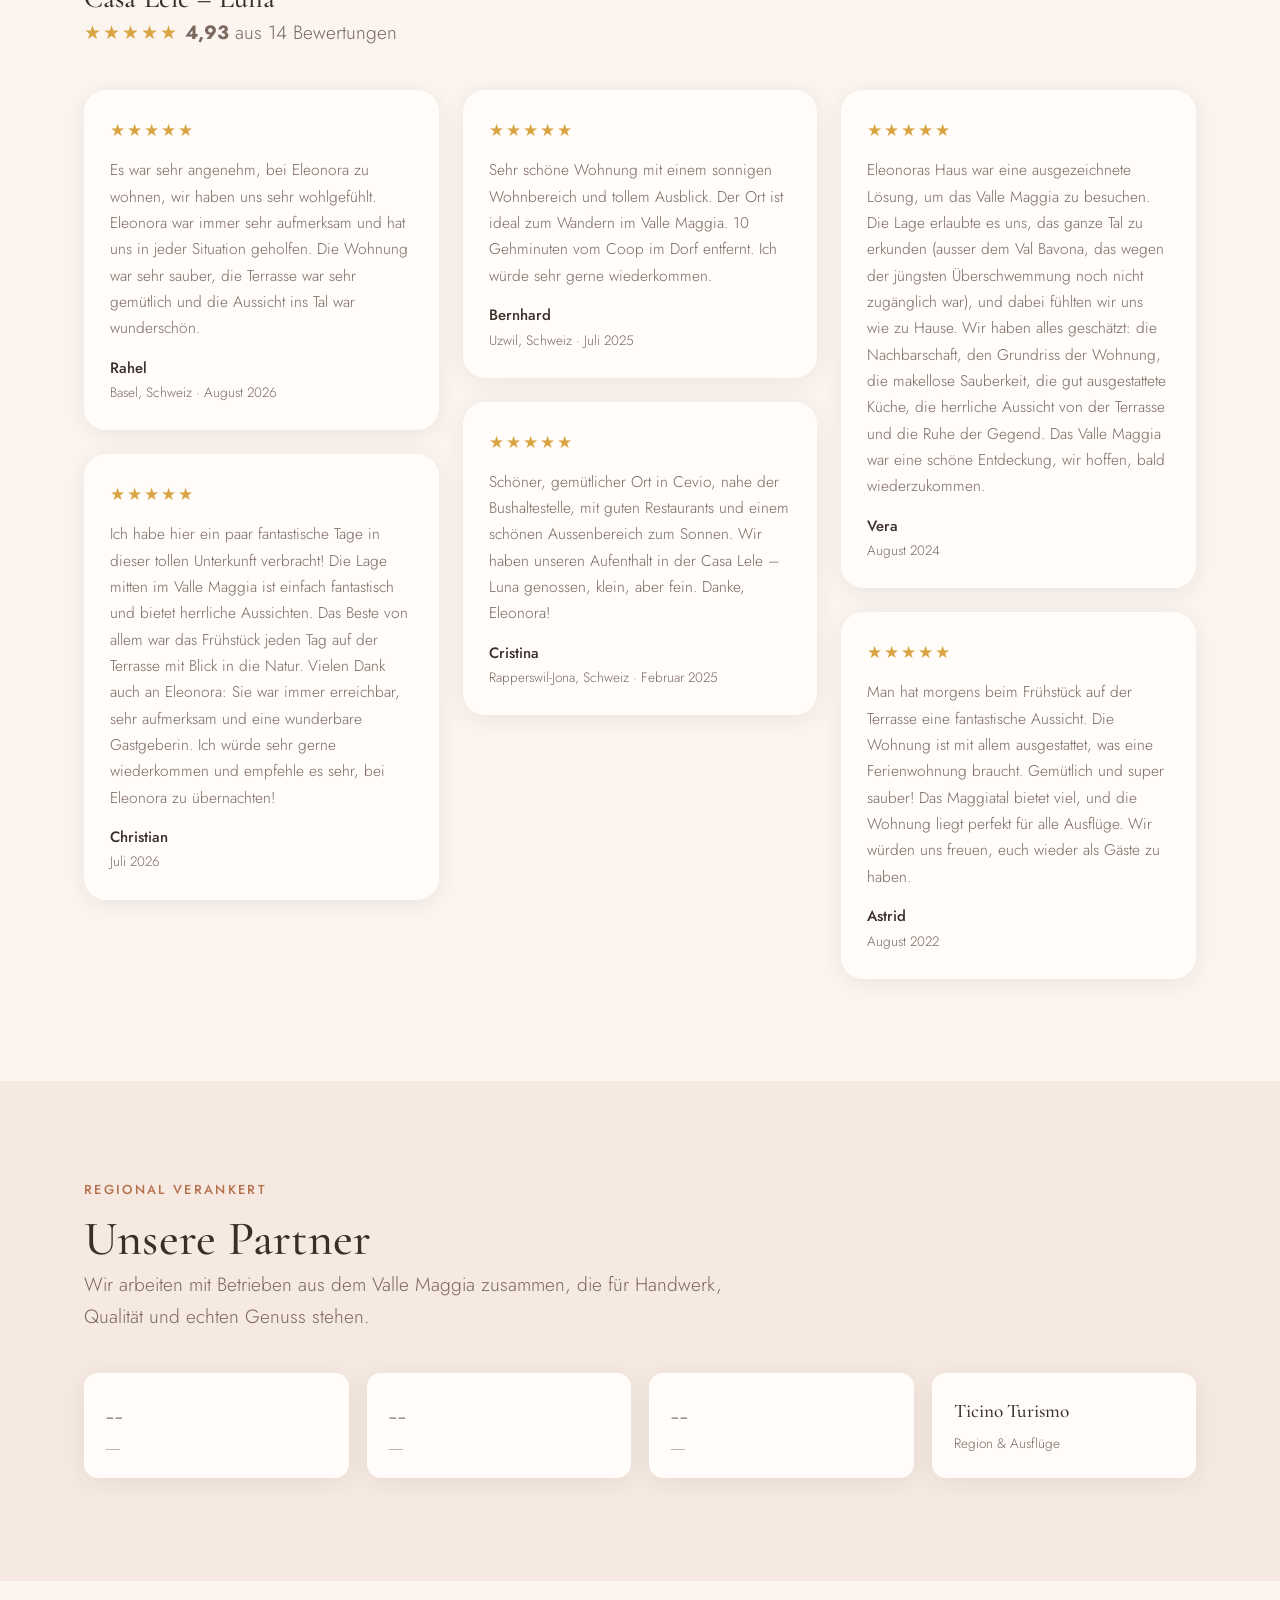
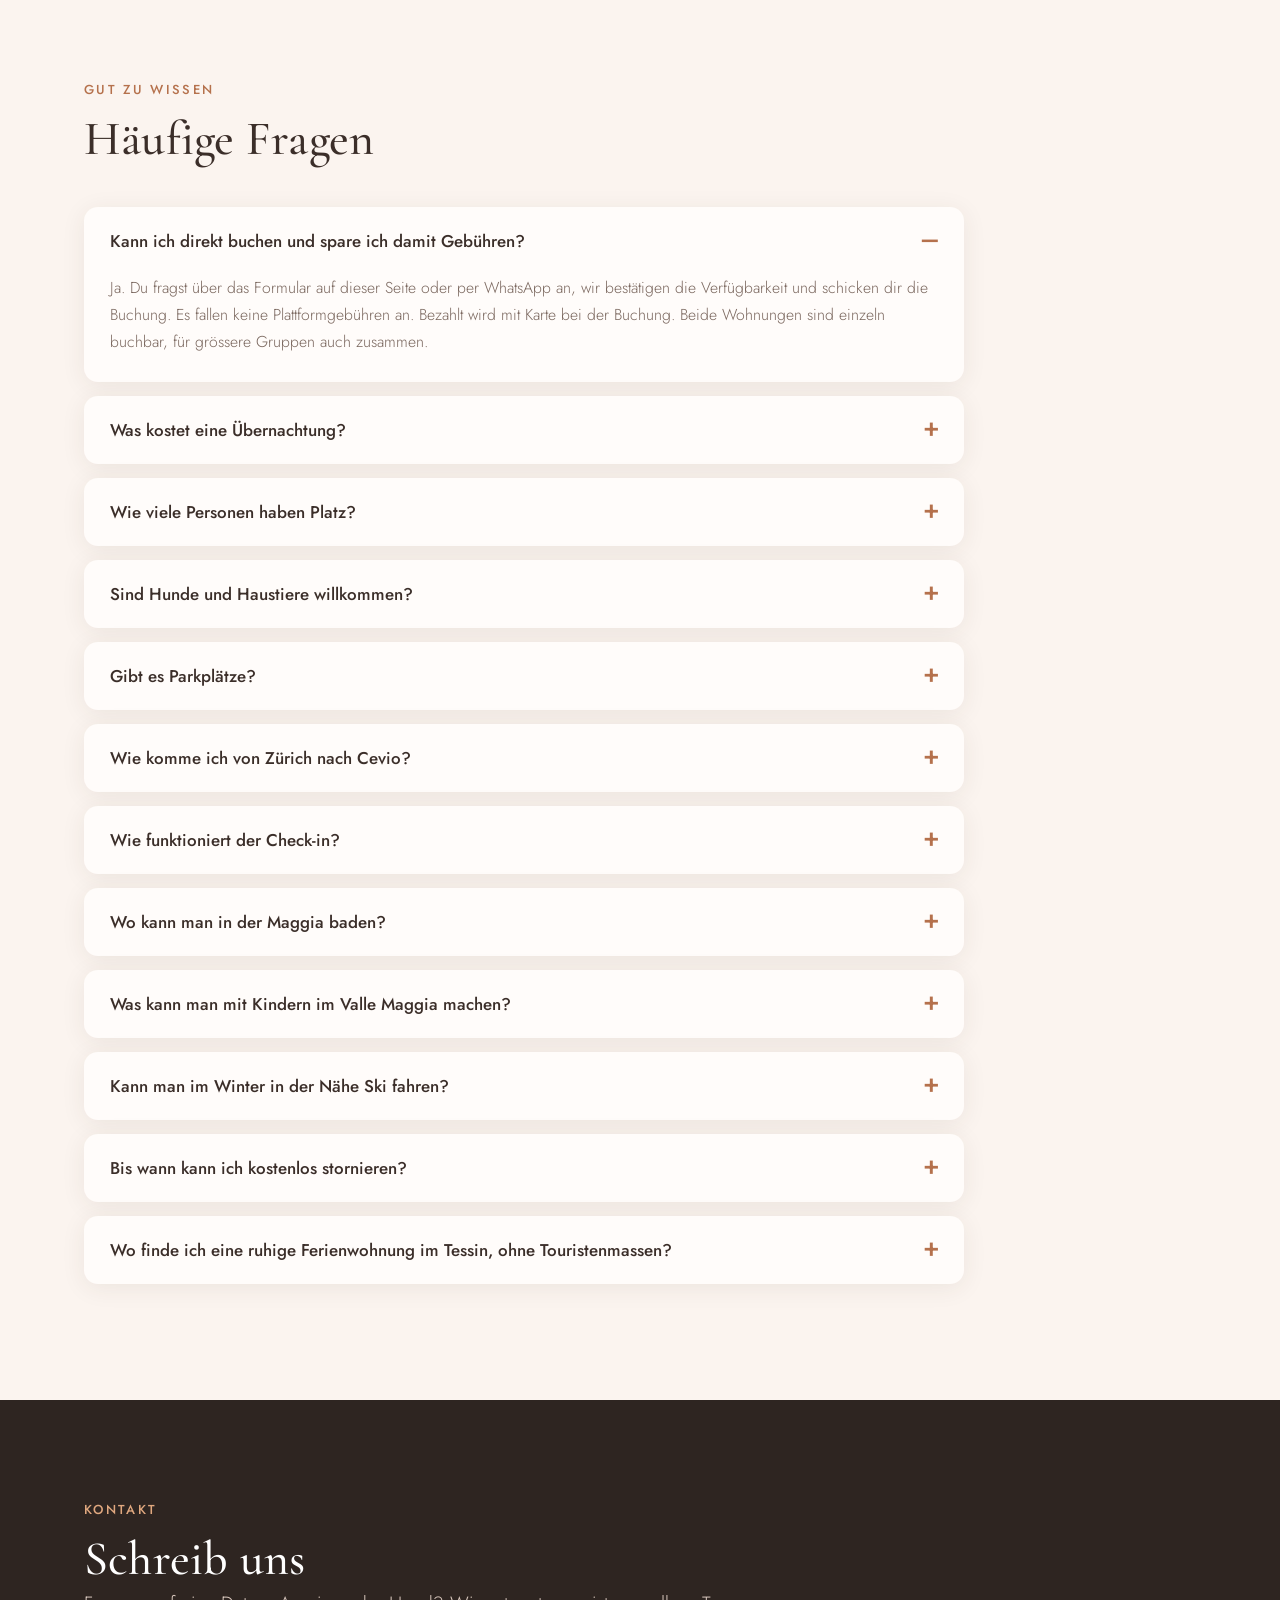
==== commit c6ae59e3: "Nuevo logo circular lineal en la cabecera (los 4 idiomas) Co-Authored-By: Claude Sonnet 5 <noreply@a" ====
--- a/index.html
+++ b/index.html
@@ -37,7 +37,7 @@
 
 <header class="hdr">
   <div class="hdr__in">
-    <a class="brand" style="display:inline-flex;align-items:center;gap:9px;white-space:nowrap" href="#top"><img class="brand__logo" src="logo/logo-marca-160.png" alt="" width="160" height="154" loading="eager" decoding="async" style="height:30px;width:auto;flex:0 0 auto;display:block">Casa <em>Lele</em></a>
+    <a class="brand" style="display:inline-flex;align-items:center;gap:9px;white-space:nowrap" href="#top"><img class="brand__logo" src="logo/logo-marca-circolare.png" alt="" width="440" height="300" loading="eager" decoding="async" style="height:58px;width:auto;flex:0 0 auto;display:block">Casa <em>Lele</em></a>
     <button class="burger" id="burger" aria-expanded="false" aria-controls="nav">Menü</button>
     <nav class="nav" id="nav">
       <a href="#wohnungen">Wohnungen</a>
@@ -103,7 +103,7 @@
     <div class="flats">
       <article class="flat" id="wohnung-1">
         <div class="flat__img">
-          <div class="slider" data-slider><div class="slide is-on"><picture><source type="image/webp" srcset="fotos/sole-essplatz-balkon-640.webp 640w, fotos/sole-essplatz-balkon-1024.webp 1024w, fotos/sole-essplatz-balkon-1600.webp 1600w" sizes="(max-width:860px) 100vw, 46vw"><img class="ph r4x3" src="fotos/sole-essplatz-balkon-1600.jpg" srcset="fotos/sole-essplatz-balkon-640.jpg 640w, fotos/sole-essplatz-balkon-1024.jpg 1024w, fotos/sole-essplatz-balkon-1600.jpg 1600w" sizes="(max-width:860px) 100vw, 46vw" alt="Essplatz am Balkon mit Blick ins Tal, Casa Lele – Sole" width="1600" height="1200" loading="lazy" decoding="async"></picture></div><div class="slide"><picture><source type="image/webp" srcset="fotos/sole-wohnraum-640.webp 640w, fotos/sole-wohnraum-1024.webp 1024w, fotos/sole-wohnraum-1600.webp 1600w" sizes="(max-width:700px) 100vw, 300px"><img class="ph r4x3" src="fotos/sole-wohnraum-1600.jpg" srcset="fotos/sole-wohnraum-640.jpg 640w, fotos/sole-wohnraum-1024.jpg 1024w, fotos/sole-wohnraum-1600.jpg 1600w" sizes="(max-width:700px) 100vw, 300px" alt="Wohnraum mit Schlafsofa und Sessel" width="1600" height="1200" loading="lazy" decoding="async"></picture></div><div class="slide"><picture><source type="image/webp" srcset="fotos/sole-wohnbereich-640.webp 640w, fotos/sole-wohnbereich-1024.webp 1024w, fotos/sole-wohnbereich-1600.webp 1600w" sizes="(max-width:700px) 100vw, 300px"><img class="ph r4x3" src="fotos/sole-wohnbereich-1600.jpg" srcset="fotos/sole-wohnbereich-640.jpg 640w, fotos/sole-wohnbereich-1024.jpg 1024w, fotos/sole-wohnbereich-1600.jpg 1600w" sizes="(max-width:700px) 100vw, 300px" alt="Wohnbereich mit Balkontür" width="1600" height="1200" loading="lazy" decoding="async"></picture></div><div class="slide"><picture><source type="image/webp" srcset="fotos/sole-kueche-640.webp 640w, fotos/sole-kueche-1001.webp 1001w" sizes="(max-width:700px) 100vw, 300px"><img class="ph r4x3" src="fotos/sole-kueche-1001.jpg" srcset="fotos/sole-kueche-640.jpg 640w, fotos/sole-kueche-1001.jpg 1001w" sizes="(max-width:700px) 100vw, 300px" alt="Küche mit Induktion und Backofen" width="1001" height="667" loading="lazy" decoding="async"></picture></div><div class="slide"><picture><source type="image/webp" srcset="fotos/sole-schlafzimmer-640.webp 640w, fotos/sole-schlafzimmer-1024.webp 1024w, fotos/sole-schlafzimmer-1600.webp 1600w" sizes="(max-width:700px) 100vw, 300px"><img class="ph r4x3" src="fotos/sole-schlafzimmer-1600.jpg" srcset="fotos/sole-schlafzimmer-640.jpg 640w, fotos/sole-schlafzimmer-1024.jpg 1024w, fotos/sole-schlafzimmer-1600.jpg 1600w" sizes="(max-width:700px) 100vw, 300px" alt="Schlafzimmer mit Doppelbett" width="1600" height="1200" loading="lazy" decoding="async"></picture></div><div class="slide"><picture><source type="image/webp" srcset="fotos/sole-schlafzimmer-2-640.webp 640w, fotos/sole-schlafzimmer-2-1024.webp 1024w, fotos/sole-schlafzimmer-2-1600.webp 1600w" sizes="(max-width:700px) 100vw, 300px"><img class="ph r4x3" src="fotos/sole-schlafzimmer-2-1600.jpg" srcset="fotos/sole-schlafzimmer-2-640.jpg 640w, fotos/sole-schlafzimmer-2-1024.jpg 1024w, fotos/sole-schlafzimmer-2-1600.jpg 1600w" sizes="(max-width:700px) 100vw, 300px" alt="Schlafzimmer mit direktem Zugang zum Bad" width="1600" height="1200" loading="lazy" decoding="async"></picture></div><div class="slide"><picture><source type="image/webp" srcset="fotos/sole-bad-640.webp 640w, fotos/sole-bad-1024.webp 1024w, fotos/sole-bad-1600.webp 1600w" sizes="(max-width:700px) 100vw, 300px"><img class="ph r4x3" src="fotos/sole-bad-1600.jpg" srcset="fotos/sole-bad-640.jpg 640w, fotos/sole-bad-1024.jpg 1024w, fotos/sole-bad-1600.jpg 1600w" sizes="(max-width:700px) 100vw, 300px" alt="Bad mit Dusche" width="1600" height="1200" loading="lazy" decoding="async"></picture></div><div class="slider__dots"><button type="button" aria-label="1"></button><button type="button" aria-label="2"></button><button type="button" aria-label="3"></button><button type="button" aria-label="4"></button><button type="button" aria-label="5"></button><button type="button" aria-label="6"></button><button type="button" aria-label="7"></button></div></div><p class="flat__rating"><i class="stars" aria-hidden="true">★</i><b>4,71</b><span>/5</span><em>Airbnb</em></p>
+          <picture><source type="image/webp" srcset="fotos/sole-essplatz-balkon-640.webp 640w, fotos/sole-essplatz-balkon-1024.webp 1024w, fotos/sole-essplatz-balkon-1600.webp 1600w" sizes="(max-width:860px) 100vw, 46vw"><img class="ph r4x3" src="fotos/sole-essplatz-balkon-1600.jpg" srcset="fotos/sole-essplatz-balkon-640.jpg 640w, fotos/sole-essplatz-balkon-1024.jpg 1024w, fotos/sole-essplatz-balkon-1600.jpg 1600w" sizes="(max-width:860px) 100vw, 46vw" alt="Essplatz am Balkon mit Blick ins Tal, Casa Lele – Sole" width="1600" height="1200" loading="lazy" decoding="async"></picture><p class="flat__rating"><i class="stars" aria-hidden="true">★</i><b>4,71</b><span>/5</span><em>Airbnb</em></p>
           <span class="badge">👥 bis 4 Gäste</span>
         </div>
         <div class="flat__body">
@@ -125,7 +125,7 @@
       </article>
       <article class="flat" id="wohnung-2">
         <div class="flat__img">
-          <div class="slider" data-slider><div class="slide is-on"><picture><source type="image/webp" srcset="fotos/luna-wohnraum-640.webp 640w, fotos/luna-wohnraum-1024.webp 1024w, fotos/luna-wohnraum-1600.webp 1600w" sizes="(max-width:860px) 100vw, 46vw"><img class="ph r4x3" src="fotos/luna-wohnraum-1600.jpg" srcset="fotos/luna-wohnraum-640.jpg 640w, fotos/luna-wohnraum-1024.jpg 1024w, fotos/luna-wohnraum-1600.jpg 1600w" sizes="(max-width:860px) 100vw, 46vw" alt="Wohnraum mit Küche, Casa Lele – Luna" width="1600" height="1200" loading="lazy" decoding="async"></picture></div><div class="slide"><picture><source type="image/webp" srcset="fotos/luna-essplatz-640.webp 640w, fotos/luna-essplatz-1024.webp 1024w, fotos/luna-essplatz-1600.webp 1600w" sizes="(max-width:700px) 100vw, 300px"><img class="ph r4x3" src="fotos/luna-essplatz-1600.jpg" srcset="fotos/luna-essplatz-640.jpg 640w, fotos/luna-essplatz-1024.jpg 1024w, fotos/luna-essplatz-1600.jpg 1600w" sizes="(max-width:700px) 100vw, 300px" alt="Wohnraum mit Essplatz und Schlafsofa" width="1600" height="1200" loading="lazy" decoding="async"></picture></div><div class="slide"><picture><source type="image/webp" srcset="fotos/luna-kueche-640.webp 640w, fotos/luna-kueche-1024.webp 1024w, fotos/luna-kueche-1600.webp 1600w" sizes="(max-width:700px) 100vw, 300px"><img class="ph r4x3" src="fotos/luna-kueche-1600.jpg" srcset="fotos/luna-kueche-640.jpg 640w, fotos/luna-kueche-1024.jpg 1024w, fotos/luna-kueche-1600.jpg 1600w" sizes="(max-width:700px) 100vw, 300px" alt="Küche mit Induktion, Kühlschrank und Essplatz" width="1600" height="1200" loading="lazy" decoding="async"></picture></div><div class="slide"><picture><source type="image/webp" srcset="fotos/luna-fruehstueck-640.webp 640w, fotos/luna-fruehstueck-1024.webp 1024w, fotos/luna-fruehstueck-1600.webp 1600w" sizes="(max-width:700px) 100vw, 300px"><img class="ph r4x3" src="fotos/luna-fruehstueck-1600.jpg" srcset="fotos/luna-fruehstueck-640.jpg 640w, fotos/luna-fruehstueck-1024.jpg 1024w, fotos/luna-fruehstueck-1600.jpg 1600w" sizes="(max-width:700px) 100vw, 300px" alt="Frühstück mit offener Tür zur Terrasse" width="1600" height="1200" loading="lazy" decoding="async"></picture></div><div class="slide"><picture><source type="image/webp" srcset="fotos/luna-schlafzimmer-640.webp 640w, fotos/luna-schlafzimmer-1024.webp 1024w, fotos/luna-schlafzimmer-1600.webp 1600w" sizes="(max-width:700px) 100vw, 300px"><img class="ph r4x3" src="fotos/luna-schlafzimmer-1600.jpg" srcset="fotos/luna-schlafzimmer-640.jpg 640w, fotos/luna-schlafzimmer-1024.jpg 1024w, fotos/luna-schlafzimmer-1600.jpg 1600w" sizes="(max-width:700px) 100vw, 300px" alt="Schlafzimmer mit Doppelbett" width="1600" height="1200" loading="lazy" decoding="async"></picture></div><div class="slide"><picture><source type="image/webp" srcset="fotos/luna-bad-640.webp 640w, fotos/luna-bad-1000.webp 1000w" sizes="(max-width:700px) 100vw, 300px"><img class="ph r4x3" src="fotos/luna-bad-1000.jpg" srcset="fotos/luna-bad-640.jpg 640w, fotos/luna-bad-1000.jpg 1000w" sizes="(max-width:700px) 100vw, 300px" alt="Bad mit Dusche" width="1000" height="665" loading="lazy" decoding="async"></picture></div><div class="slide"><picture><source type="image/webp" srcset="fotos/luna-terrasse-640.webp 640w, fotos/luna-terrasse-1024.webp 1024w, fotos/luna-terrasse-1600.webp 1600w" sizes="(max-width:700px) 100vw, 300px"><img class="ph r4x3" src="fotos/luna-terrasse-1600.jpg" srcset="fotos/luna-terrasse-640.jpg 640w, fotos/luna-terrasse-1024.jpg 1024w, fotos/luna-terrasse-1600.jpg 1600w" sizes="(max-width:700px) 100vw, 300px" alt="Private Terrasse, 8,9 m², möbliert" width="1600" height="1200" loading="lazy" decoding="async"></picture></div><div class="slide"><picture><source type="image/webp" srcset="fotos/valle-maggia-blick-640.webp 640w, fotos/valle-maggia-blick-1024.webp 1024w, fotos/valle-maggia-blick-1600.webp 1600w, fotos/valle-maggia-blick-2400.webp 2400w" sizes="(max-width:700px) 100vw, 300px"><img class="ph r4x3" src="fotos/valle-maggia-blick-2400.jpg" srcset="fotos/valle-maggia-blick-640.jpg 640w, fotos/valle-maggia-blick-1024.jpg 1024w, fotos/valle-maggia-blick-1600.jpg 1600w, fotos/valle-maggia-blick-2400.jpg 2400w" sizes="(max-width:700px) 100vw, 300px" alt="Blick ins Valle Maggia von der Terrasse" width="2400" height="1800" loading="lazy" decoding="async"></picture></div><div class="slider__dots"><button type="button" aria-label="1"></button><button type="button" aria-label="2"></button><button type="button" aria-label="3"></button><button type="button" aria-label="4"></button><button type="button" aria-label="5"></button><button type="button" aria-label="6"></button><button type="button" aria-label="7"></button><button type="button" aria-label="8"></button></div></div><p class="flat__rating"><i class="stars" aria-hidden="true">★</i><b>4,93</b><span>/5</span><em>Airbnb</em></p>
+          <picture><source type="image/webp" srcset="fotos/luna-wohnraum-640.webp 640w, fotos/luna-wohnraum-1024.webp 1024w, fotos/luna-wohnraum-1600.webp 1600w" sizes="(max-width:860px) 100vw, 46vw"><img class="ph r4x3" src="fotos/luna-wohnraum-1600.jpg" srcset="fotos/luna-wohnraum-640.jpg 640w, fotos/luna-wohnraum-1024.jpg 1024w, fotos/luna-wohnraum-1600.jpg 1600w" sizes="(max-width:860px) 100vw, 46vw" alt="Wohnraum mit Küche, Casa Lele – Luna" width="1600" height="1200" loading="lazy" decoding="async"></picture><p class="flat__rating"><i class="stars" aria-hidden="true">★</i><b>4,93</b><span>/5</span><em>Airbnb</em></p>
           <span class="badge">👥 bis 2 Gäste</span>
         </div>
         <div class="flat__body">
@@ -158,9 +158,31 @@
       </div>
     </div>
   
-    
-    
-    
+    <h3 style="margin-top:56px">Das Haus und die gemeinsame Terrasse</h3>
+    <div class="gal">
+      <figure><picture><source type="image/webp" srcset="fotos/terrasse-panorama-640.webp 640w, fotos/terrasse-panorama-1024.webp 1024w, fotos/terrasse-panorama-1600.webp 1600w" sizes="(max-width:700px) 100vw, 300px"><img class="ph r4x3" src="fotos/terrasse-panorama-1600.jpg" srcset="fotos/terrasse-panorama-640.jpg 640w, fotos/terrasse-panorama-1024.jpg 1024w, fotos/terrasse-panorama-1600.jpg 1600w" sizes="(max-width:700px) 100vw, 300px" alt="Die gemeinsame Terrasse von oben, mit Grillplatz und Sitzplätzen" width="1600" height="1200" loading="lazy" decoding="async"></picture><figcaption>Die gemeinsame Terrasse von oben, mit Grillplatz und Sitzplätzen</figcaption></figure>
+      <figure><picture><source type="image/webp" srcset="fotos/rovana-brunnen-640.webp 640w, fotos/rovana-brunnen-1024.webp 1024w, fotos/rovana-brunnen-1600.webp 1600w" sizes="(max-width:700px) 100vw, 300px"><img class="ph r4x3" src="fotos/rovana-brunnen-1600.jpg" srcset="fotos/rovana-brunnen-640.jpg 640w, fotos/rovana-brunnen-1024.jpg 1024w, fotos/rovana-brunnen-1600.jpg 1600w" sizes="(max-width:700px) 100vw, 300px" alt="Der Granitbrunnen im Quartier Rovana" width="1600" height="1200" loading="lazy" decoding="async"></picture><figcaption>Der Granitbrunnen im Quartier Rovana</figcaption></figure>
+      <figure><picture><source type="image/webp" srcset="fotos/haltestelle-rovana-640.webp 640w, fotos/haltestelle-rovana-1024.webp 1024w, fotos/haltestelle-rovana-1600.webp 1600w" sizes="(max-width:700px) 100vw, 300px"><img class="ph r4x3" src="fotos/haltestelle-rovana-1600.jpg" srcset="fotos/haltestelle-rovana-640.jpg 640w, fotos/haltestelle-rovana-1024.jpg 1024w, fotos/haltestelle-rovana-1600.jpg 1600w" sizes="(max-width:700px) 100vw, 300px" alt="Postauto-Haltestelle Rovana, Linie 331 nach Bosco Gurin" width="1600" height="1200" loading="lazy" decoding="async"></picture><figcaption>Postauto-Haltestelle Rovana, Linie 331 nach Bosco Gurin</figcaption></figure>
+    </div>
+    <h3 style="margin-top:56px">Casa Lele – Sole in Bildern</h3>
+    <div class="gal">
+      <figure><picture><source type="image/webp" srcset="fotos/sole-wohnraum-640.webp 640w, fotos/sole-wohnraum-1024.webp 1024w, fotos/sole-wohnraum-1600.webp 1600w" sizes="(max-width:700px) 100vw, 300px"><img class="ph r4x3" src="fotos/sole-wohnraum-1600.jpg" srcset="fotos/sole-wohnraum-640.jpg 640w, fotos/sole-wohnraum-1024.jpg 1024w, fotos/sole-wohnraum-1600.jpg 1600w" sizes="(max-width:700px) 100vw, 300px" alt="Wohnraum mit Schlafsofa und Sessel" width="1600" height="1200" loading="lazy" decoding="async"></picture><figcaption>Wohnraum mit Schlafsofa und Sessel</figcaption></figure>
+      <figure><picture><source type="image/webp" srcset="fotos/sole-wohnbereich-640.webp 640w, fotos/sole-wohnbereich-1024.webp 1024w, fotos/sole-wohnbereich-1600.webp 1600w" sizes="(max-width:700px) 100vw, 300px"><img class="ph r4x3" src="fotos/sole-wohnbereich-1600.jpg" srcset="fotos/sole-wohnbereich-640.jpg 640w, fotos/sole-wohnbereich-1024.jpg 1024w, fotos/sole-wohnbereich-1600.jpg 1600w" sizes="(max-width:700px) 100vw, 300px" alt="Wohnbereich mit Balkontür" width="1600" height="1200" loading="lazy" decoding="async"></picture><figcaption>Wohnbereich mit Balkontür</figcaption></figure>
+      <figure><picture><source type="image/webp" srcset="fotos/sole-kueche-640.webp 640w, fotos/sole-kueche-1001.webp 1001w" sizes="(max-width:700px) 100vw, 300px"><img class="ph r4x3" src="fotos/sole-kueche-1001.jpg" srcset="fotos/sole-kueche-640.jpg 640w, fotos/sole-kueche-1001.jpg 1001w" sizes="(max-width:700px) 100vw, 300px" alt="Küche mit Induktion und Backofen" width="1001" height="667" loading="lazy" decoding="async"></picture><figcaption>Küche mit Induktion und Backofen</figcaption></figure>
+      <figure><picture><source type="image/webp" srcset="fotos/sole-schlafzimmer-640.webp 640w, fotos/sole-schlafzimmer-1024.webp 1024w, fotos/sole-schlafzimmer-1600.webp 1600w" sizes="(max-width:700px) 100vw, 300px"><img class="ph r4x3" src="fotos/sole-schlafzimmer-1600.jpg" srcset="fotos/sole-schlafzimmer-640.jpg 640w, fotos/sole-schlafzimmer-1024.jpg 1024w, fotos/sole-schlafzimmer-1600.jpg 1600w" sizes="(max-width:700px) 100vw, 300px" alt="Schlafzimmer mit Doppelbett" width="1600" height="1200" loading="lazy" decoding="async"></picture><figcaption>Schlafzimmer mit Doppelbett</figcaption></figure>
+      <figure><picture><source type="image/webp" srcset="fotos/sole-schlafzimmer-2-640.webp 640w, fotos/sole-schlafzimmer-2-1024.webp 1024w, fotos/sole-schlafzimmer-2-1600.webp 1600w" sizes="(max-width:700px) 100vw, 300px"><img class="ph r4x3" src="fotos/sole-schlafzimmer-2-1600.jpg" srcset="fotos/sole-schlafzimmer-2-640.jpg 640w, fotos/sole-schlafzimmer-2-1024.jpg 1024w, fotos/sole-schlafzimmer-2-1600.jpg 1600w" sizes="(max-width:700px) 100vw, 300px" alt="Schlafzimmer mit direktem Zugang zum Bad" width="1600" height="1200" loading="lazy" decoding="async"></picture><figcaption>Schlafzimmer mit direktem Zugang zum Bad</figcaption></figure>
+      <figure><picture><source type="image/webp" srcset="fotos/sole-bad-640.webp 640w, fotos/sole-bad-1024.webp 1024w, fotos/sole-bad-1600.webp 1600w" sizes="(max-width:700px) 100vw, 300px"><img class="ph r4x3" src="fotos/sole-bad-1600.jpg" srcset="fotos/sole-bad-640.jpg 640w, fotos/sole-bad-1024.jpg 1024w, fotos/sole-bad-1600.jpg 1600w" sizes="(max-width:700px) 100vw, 300px" alt="Bad mit Dusche" width="1600" height="1200" loading="lazy" decoding="async"></picture><figcaption>Bad mit Dusche</figcaption></figure>
+    </div>
+    <h3 style="margin-top:56px">Casa Lele – Luna in Bildern</h3>
+    <div class="gal">
+      <figure><picture><source type="image/webp" srcset="fotos/luna-essplatz-640.webp 640w, fotos/luna-essplatz-1024.webp 1024w, fotos/luna-essplatz-1600.webp 1600w" sizes="(max-width:700px) 100vw, 300px"><img class="ph r4x3" src="fotos/luna-essplatz-1600.jpg" srcset="fotos/luna-essplatz-640.jpg 640w, fotos/luna-essplatz-1024.jpg 1024w, fotos/luna-essplatz-1600.jpg 1600w" sizes="(max-width:700px) 100vw, 300px" alt="Wohnraum mit Essplatz und Schlafsofa" width="1600" height="1200" loading="lazy" decoding="async"></picture><figcaption>Wohnraum mit Essplatz und Schlafsofa</figcaption></figure>
+      <figure><picture><source type="image/webp" srcset="fotos/luna-kueche-640.webp 640w, fotos/luna-kueche-1024.webp 1024w, fotos/luna-kueche-1600.webp 1600w" sizes="(max-width:700px) 100vw, 300px"><img class="ph r4x3" src="fotos/luna-kueche-1600.jpg" srcset="fotos/luna-kueche-640.jpg 640w, fotos/luna-kueche-1024.jpg 1024w, fotos/luna-kueche-1600.jpg 1600w" sizes="(max-width:700px) 100vw, 300px" alt="Küche mit Induktion, Kühlschrank und Essplatz" width="1600" height="1200" loading="lazy" decoding="async"></picture><figcaption>Küche mit Induktion, Kühlschrank und Essplatz</figcaption></figure>
+      <figure><picture><source type="image/webp" srcset="fotos/luna-fruehstueck-640.webp 640w, fotos/luna-fruehstueck-1024.webp 1024w, fotos/luna-fruehstueck-1600.webp 1600w" sizes="(max-width:700px) 100vw, 300px"><img class="ph r4x3" src="fotos/luna-fruehstueck-1600.jpg" srcset="fotos/luna-fruehstueck-640.jpg 640w, fotos/luna-fruehstueck-1024.jpg 1024w, fotos/luna-fruehstueck-1600.jpg 1600w" sizes="(max-width:700px) 100vw, 300px" alt="Frühstück mit offener Tür zur Terrasse" width="1600" height="1200" loading="lazy" decoding="async"></picture><figcaption>Frühstück mit offener Tür zur Terrasse</figcaption></figure>
+      <figure><picture><source type="image/webp" srcset="fotos/luna-schlafzimmer-640.webp 640w, fotos/luna-schlafzimmer-1024.webp 1024w, fotos/luna-schlafzimmer-1600.webp 1600w" sizes="(max-width:700px) 100vw, 300px"><img class="ph r4x3" src="fotos/luna-schlafzimmer-1600.jpg" srcset="fotos/luna-schlafzimmer-640.jpg 640w, fotos/luna-schlafzimmer-1024.jpg 1024w, fotos/luna-schlafzimmer-1600.jpg 1600w" sizes="(max-width:700px) 100vw, 300px" alt="Schlafzimmer mit Doppelbett" width="1600" height="1200" loading="lazy" decoding="async"></picture><figcaption>Schlafzimmer mit Doppelbett</figcaption></figure>
+      <figure><picture><source type="image/webp" srcset="fotos/luna-bad-640.webp 640w, fotos/luna-bad-1000.webp 1000w" sizes="(max-width:700px) 100vw, 300px"><img class="ph r4x3" src="fotos/luna-bad-1000.jpg" srcset="fotos/luna-bad-640.jpg 640w, fotos/luna-bad-1000.jpg 1000w" sizes="(max-width:700px) 100vw, 300px" alt="Bad mit Dusche" width="1000" height="665" loading="lazy" decoding="async"></picture><figcaption>Bad mit Dusche</figcaption></figure>
+      <figure><picture><source type="image/webp" srcset="fotos/luna-terrasse-640.webp 640w, fotos/luna-terrasse-1024.webp 1024w, fotos/luna-terrasse-1600.webp 1600w" sizes="(max-width:700px) 100vw, 300px"><img class="ph r4x3" src="fotos/luna-terrasse-1600.jpg" srcset="fotos/luna-terrasse-640.jpg 640w, fotos/luna-terrasse-1024.jpg 1024w, fotos/luna-terrasse-1600.jpg 1600w" sizes="(max-width:700px) 100vw, 300px" alt="Private Terrasse, 8,9 m², möbliert" width="1600" height="1200" loading="lazy" decoding="async"></picture><figcaption>Private Terrasse, 8,9 m², möbliert</figcaption></figure>
+      <figure><picture><source type="image/webp" srcset="fotos/valle-maggia-blick-640.webp 640w, fotos/valle-maggia-blick-1024.webp 1024w, fotos/valle-maggia-blick-1600.webp 1600w, fotos/valle-maggia-blick-2400.webp 2400w" sizes="(max-width:700px) 100vw, 300px"><img class="ph r4x3" src="fotos/valle-maggia-blick-2400.jpg" srcset="fotos/valle-maggia-blick-640.jpg 640w, fotos/valle-maggia-blick-1024.jpg 1024w, fotos/valle-maggia-blick-1600.jpg 1600w, fotos/valle-maggia-blick-2400.jpg 2400w" sizes="(max-width:700px) 100vw, 300px" alt="Blick ins Valle Maggia von der Terrasse" width="2400" height="1800" loading="lazy" decoding="async"></picture><figcaption>Blick ins Valle Maggia von der Terrasse</figcaption></figure>
+    </div>
 </div>
 </section>
 
@@ -236,14 +258,14 @@
     <h3 style="margin-top:56px">Das erwartet dich in der Region</h3>
     <div class="gal">
       <figure><div class="ph r4x3 slides">
-        <div class="ph r4x3"><span>Foroglio</span></div>
-        <div class="ph r4x3"><span>Foroglio</span></div>
-        <div class="ph r4x3"><span>Foroglio</span></div>
+        <picture><source type="image/webp" srcset="fotos/foroglio-640.webp 640w, fotos/foroglio-1024.webp 1024w, fotos/foroglio-1600.webp 1600w" sizes="(max-width:700px) 100vw, 300px"><img src="fotos/foroglio-1600.jpg" srcset="fotos/foroglio-640.jpg 640w, fotos/foroglio-1024.jpg 1024w, fotos/foroglio-1600.jpg 1600w" sizes="(max-width:700px) 100vw, 300px" alt="Wasserfall von Foroglio, 80 m, Val Bavona" width="1600" height="900" loading="lazy" decoding="async"></picture>
+        <picture><source type="image/webp" srcset="fotos/foroglio-schaukel-500.webp 500w"><img src="fotos/foroglio-schaukel-500.jpg" alt="Schaukel mit Blick auf den Wasserfall von Foroglio" width="500" height="900" loading="lazy" decoding="async"></picture>
+        <picture><source type="image/webp" srcset="fotos/foroglio-bruecke-525.webp 525w"><img src="fotos/foroglio-bruecke-525.jpg" alt="Alte Steinbrücke im Val Bavona bei Foroglio" width="525" height="700" loading="lazy" decoding="async"></picture>
       </div><figcaption>Wasserfall von Foroglio, 80 m, Val Bavona</figcaption></figure>
       <figure><div class="ph r4x3 slides">
-        <div class="ph r4x3"><span>Val Bavona</span></div>
-        <div class="ph r4x3"><span>Val Bavona</span></div>
-        <div class="ph r4x3"><span>Val Bavona</span></div>
+        <picture><source type="image/webp" srcset="fotos/valbavona-ponte-massi-547.webp 547w"><img src="fotos/valbavona-ponte-massi-547.jpg" alt="Steinbrücke unter riesigen Felsblöcken im Val Bavona" width="547" height="365" loading="lazy" decoding="async"></picture>
+        <picture><source type="image/webp" srcset="fotos/valbavona-splui-640.webp 640w, fotos/valbavona-splui-1024.webp 1024w" sizes="(max-width:700px) 100vw, 300px"><img src="fotos/valbavona-splui-1024.jpg" srcset="fotos/valbavona-splui-640.jpg 640w, fotos/valbavona-splui-1024.jpg 1024w" sizes="(max-width:700px) 100vw, 300px" alt="Felsenkeller (Splui) im Val Bavona mit Blick auf die Berge" width="1024" height="682" loading="lazy" decoding="async"></picture>
+        <picture><source type="image/webp" srcset="fotos/valbavona-torrente-640.webp 640w, fotos/valbavona-torrente-1024.webp 1024w, fotos/valbavona-torrente-1600.webp 1600w" sizes="(max-width:700px) 100vw, 300px"><img src="fotos/valbavona-torrente-1600.jpg" srcset="fotos/valbavona-torrente-640.jpg 640w, fotos/valbavona-torrente-1024.jpg 1024w, fotos/valbavona-torrente-1600.jpg 1600w" sizes="(max-width:700px) 100vw, 300px" alt="Türkisfarbener Wildbach unter der Steinbrücke im Val Bavona" width="1600" height="1333" loading="lazy" decoding="async"></picture>
       </div><figcaption>Val Bavona, Steindörfer ohne Stromnetz</figcaption></figure>
       <figure><div class="ph r4x3"><span>Robiei</span></div><figcaption>Robiei, Seilbahn und Bergseen auf 2000 m</figcaption></figure>
       <figure><div class="ph r4x3"><span>Maggia</span></div><figcaption>Baden in den Felsbecken der Maggia</figcaption></figure>
@@ -457,6 +479,5 @@
 "image":["https://casalele.ch/fotos/terrasse-aperitivo-1600.jpg","https://casalele.ch/fotos/sole-essplatz-balkon-1600.jpg","https://casalele.ch/fotos/luna-wohnraum-1600.jpg"],
 "petsAllowed":true,"numberOfRooms":2}
 </script>
-<script src="slider.js" defer></script>
 </body>
 </html>
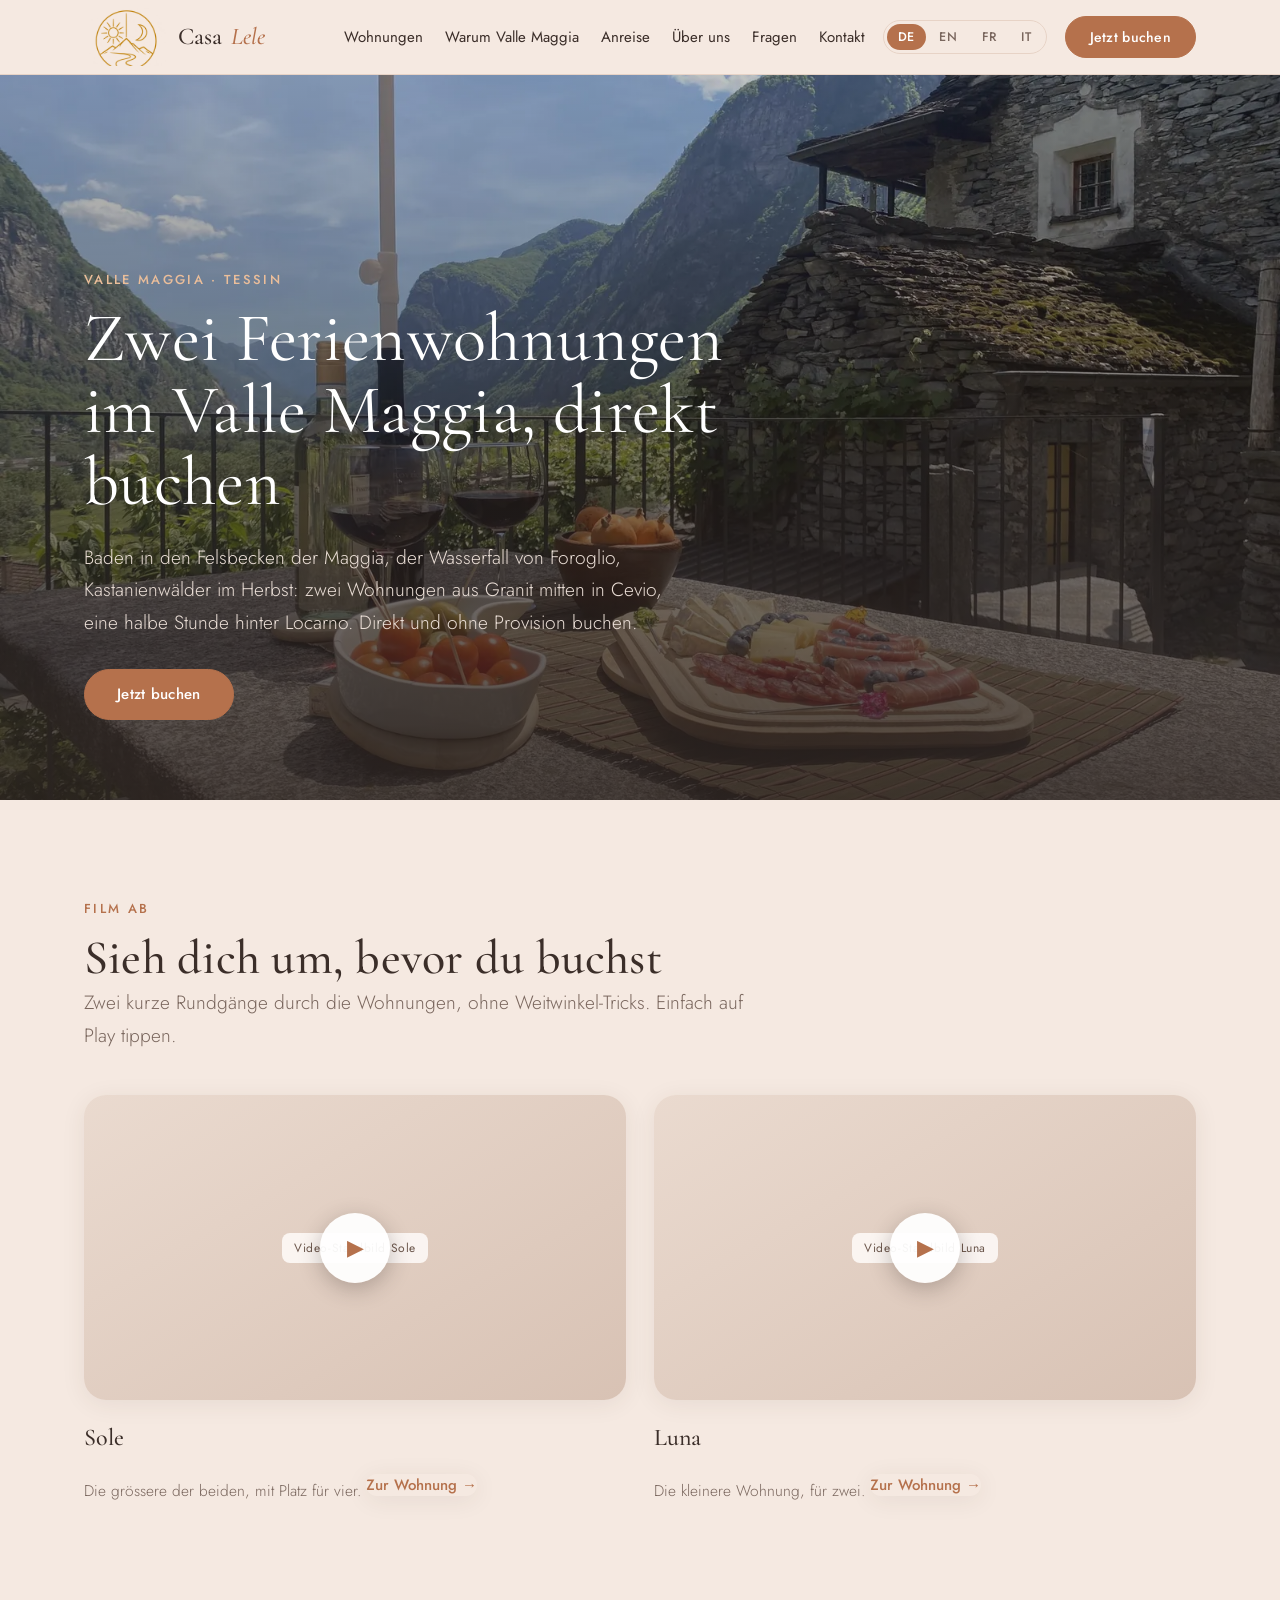
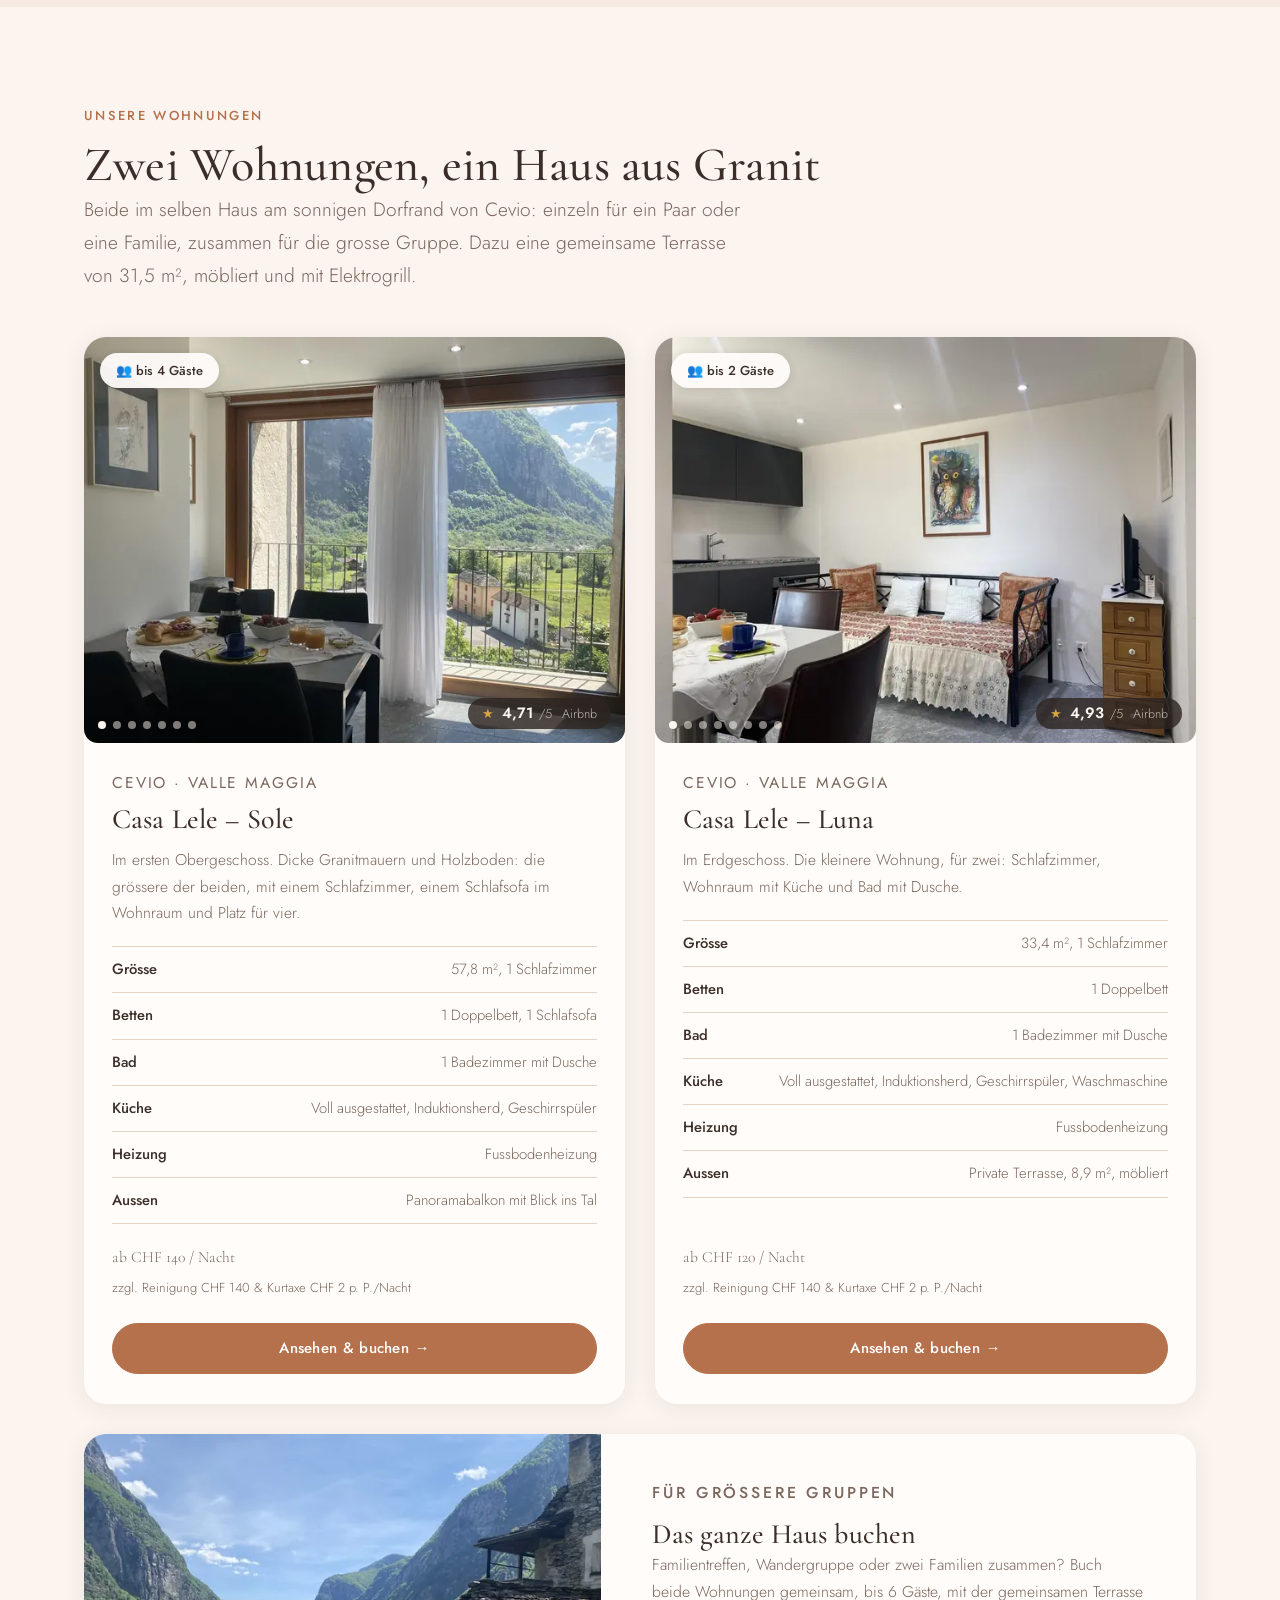
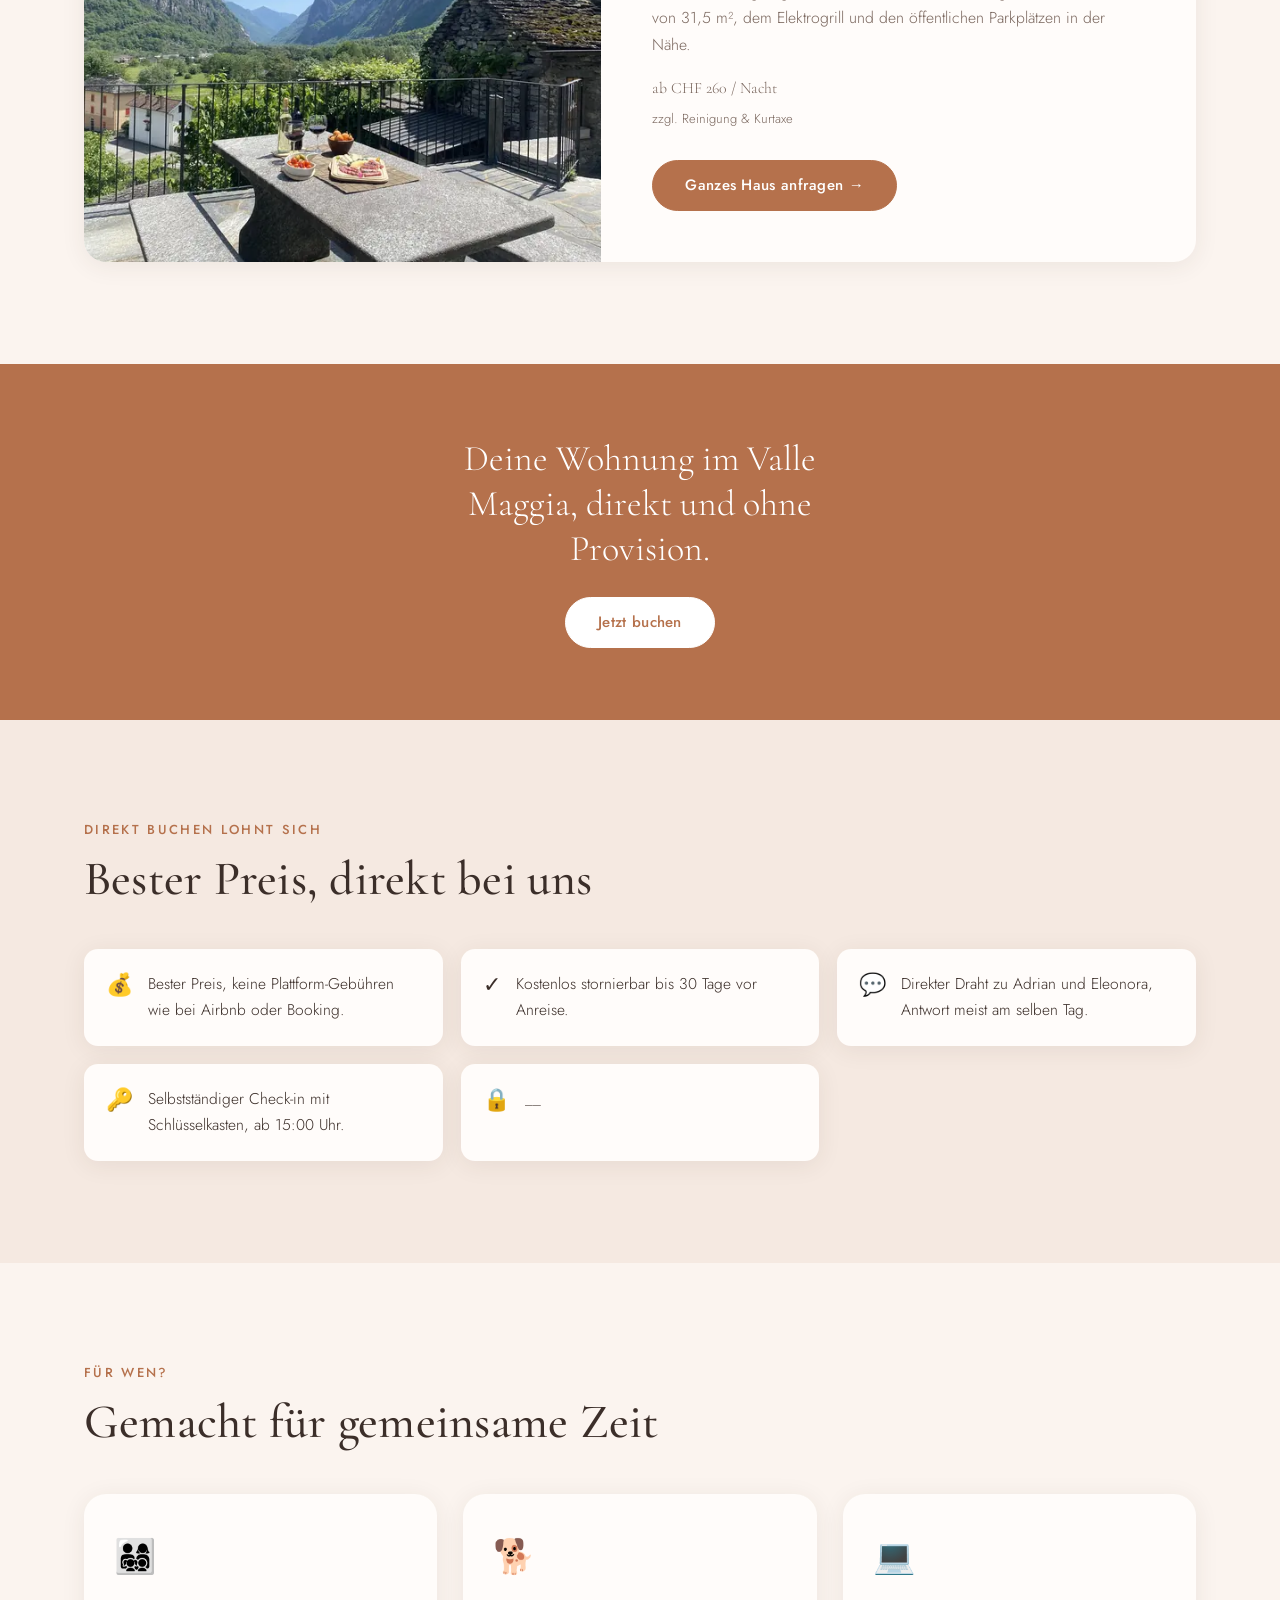
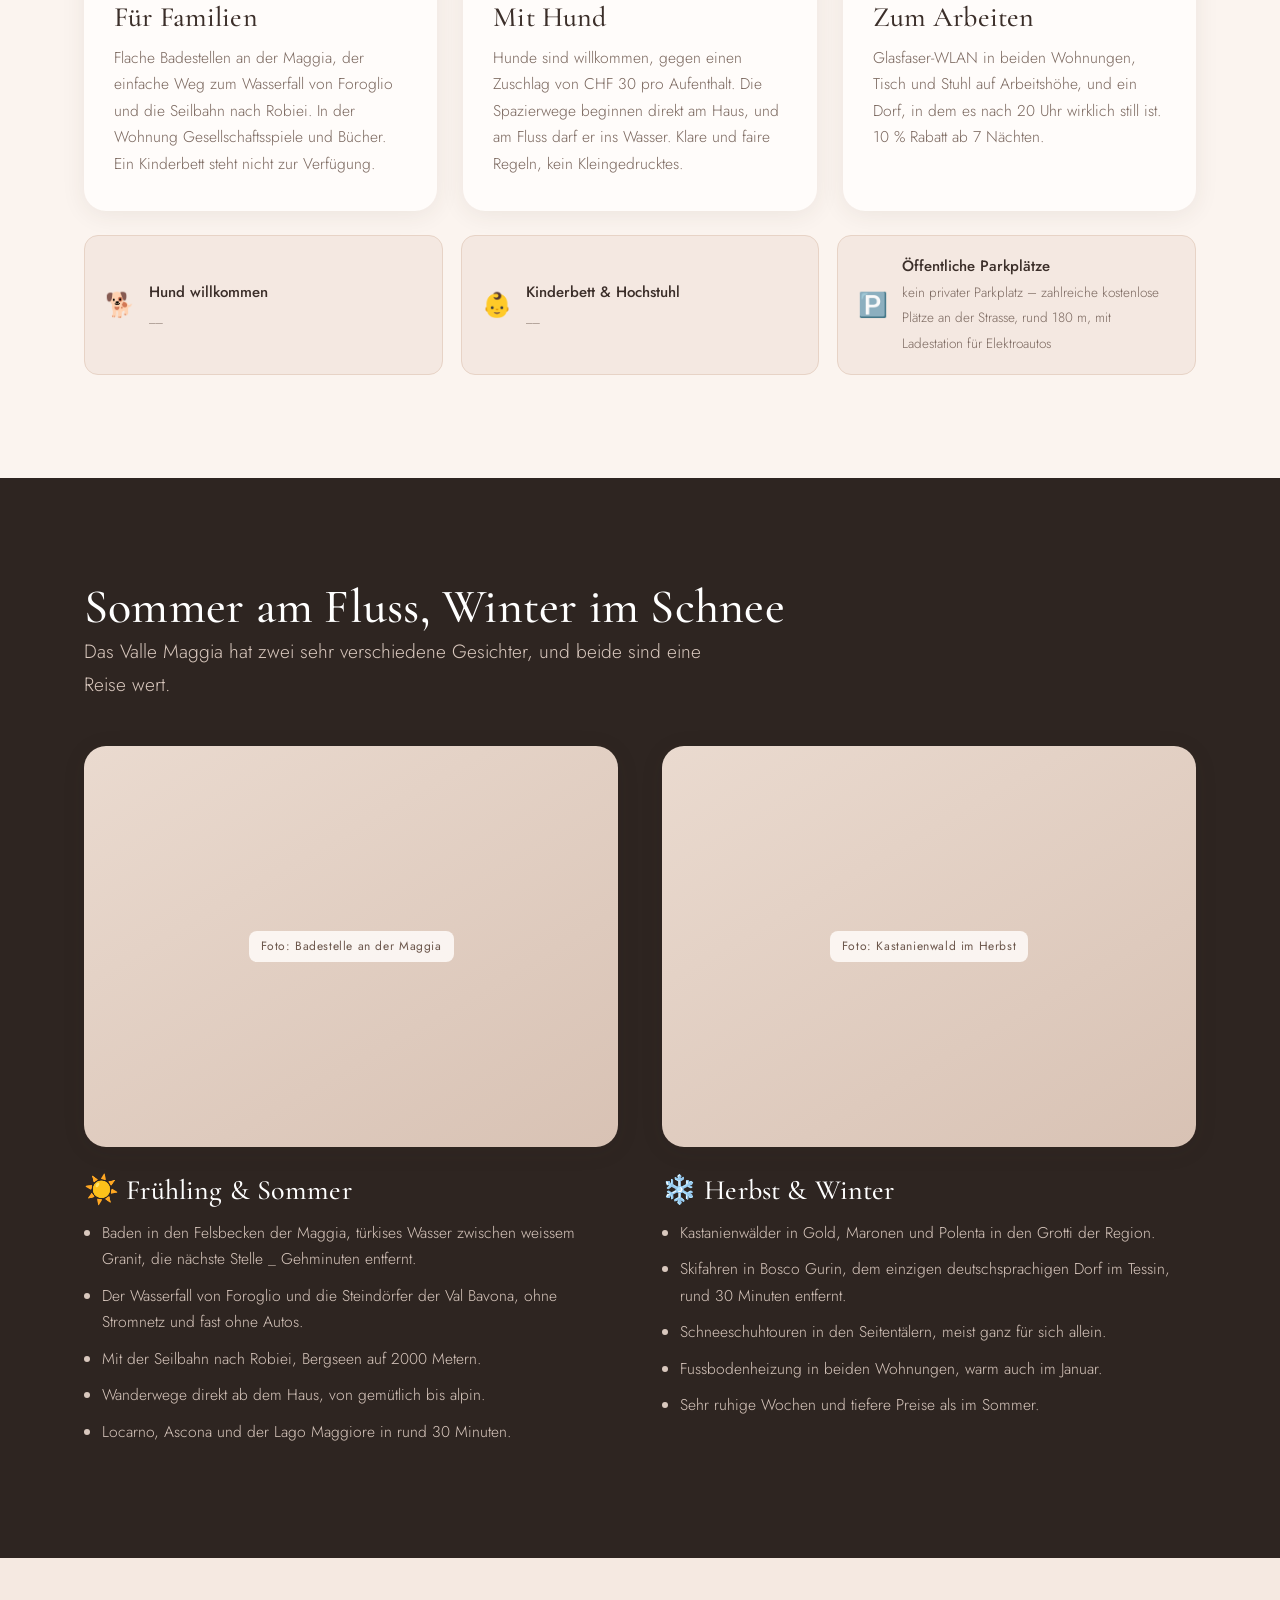
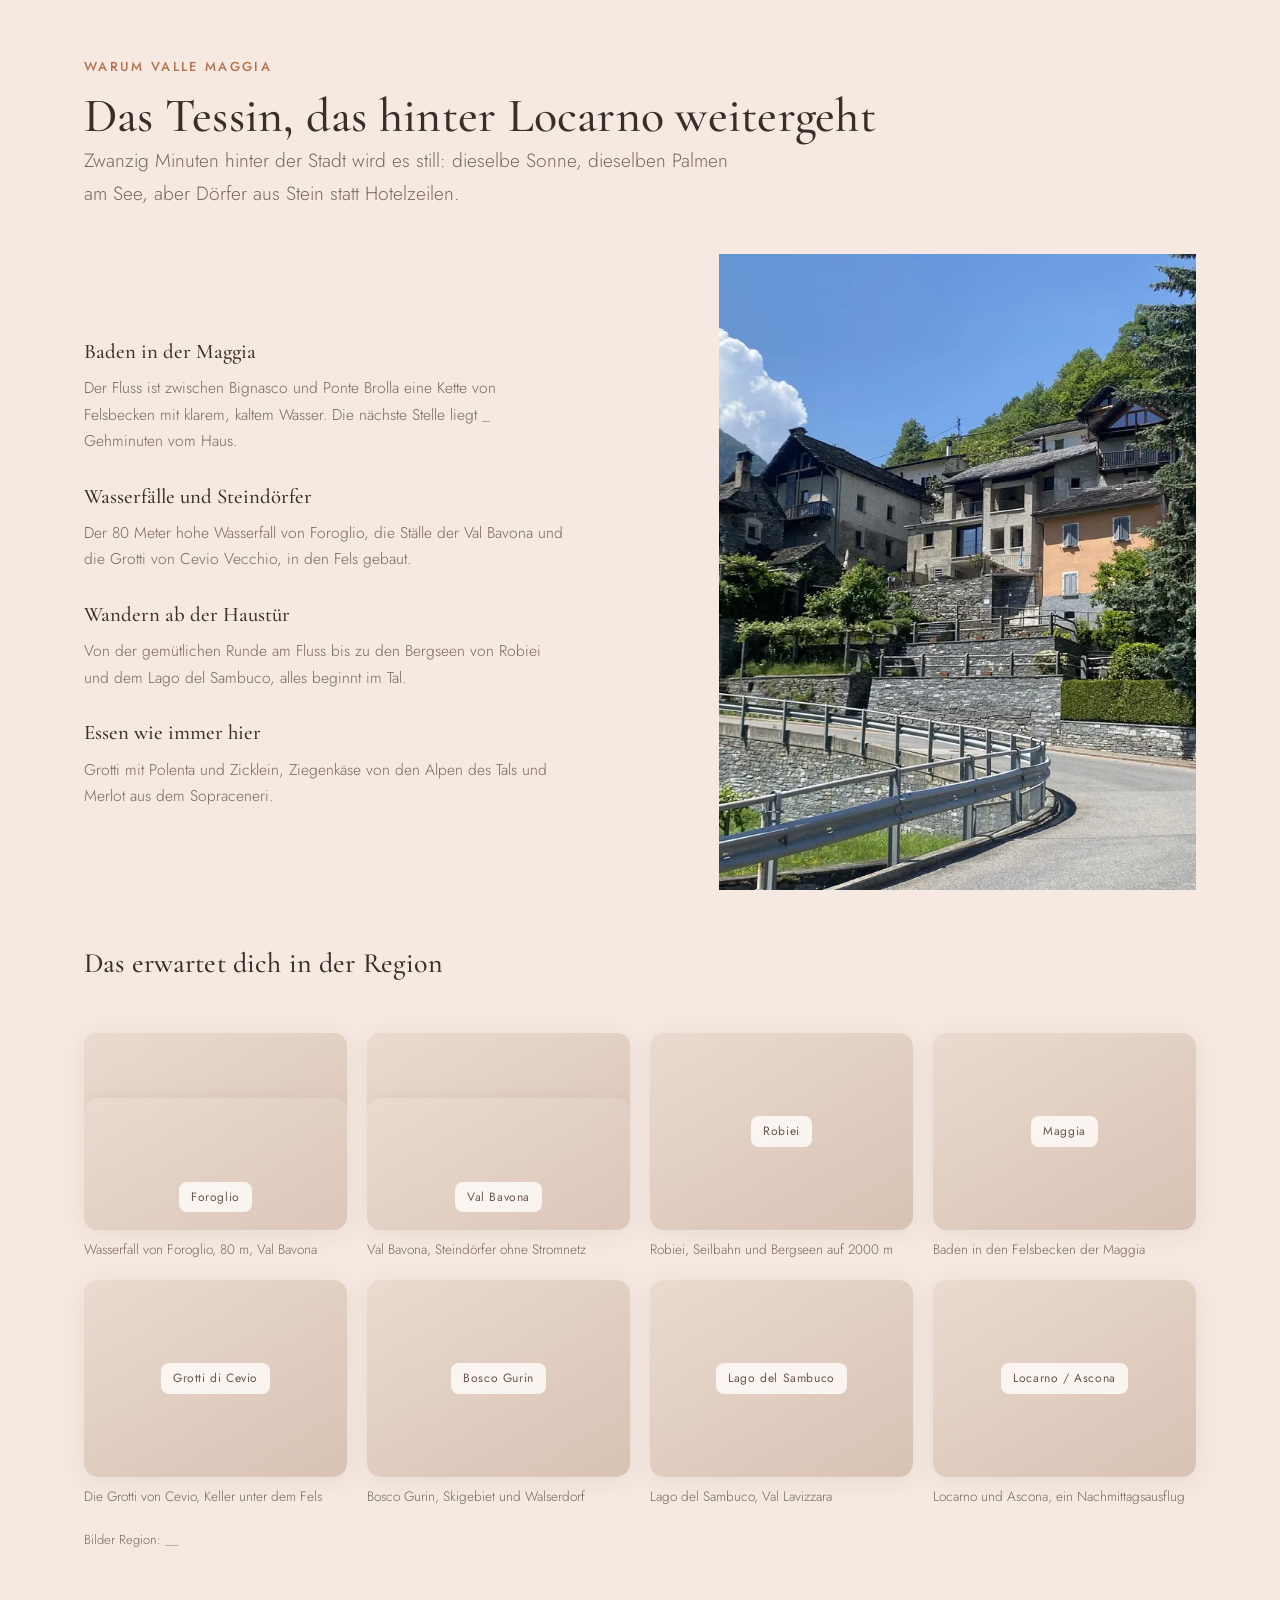
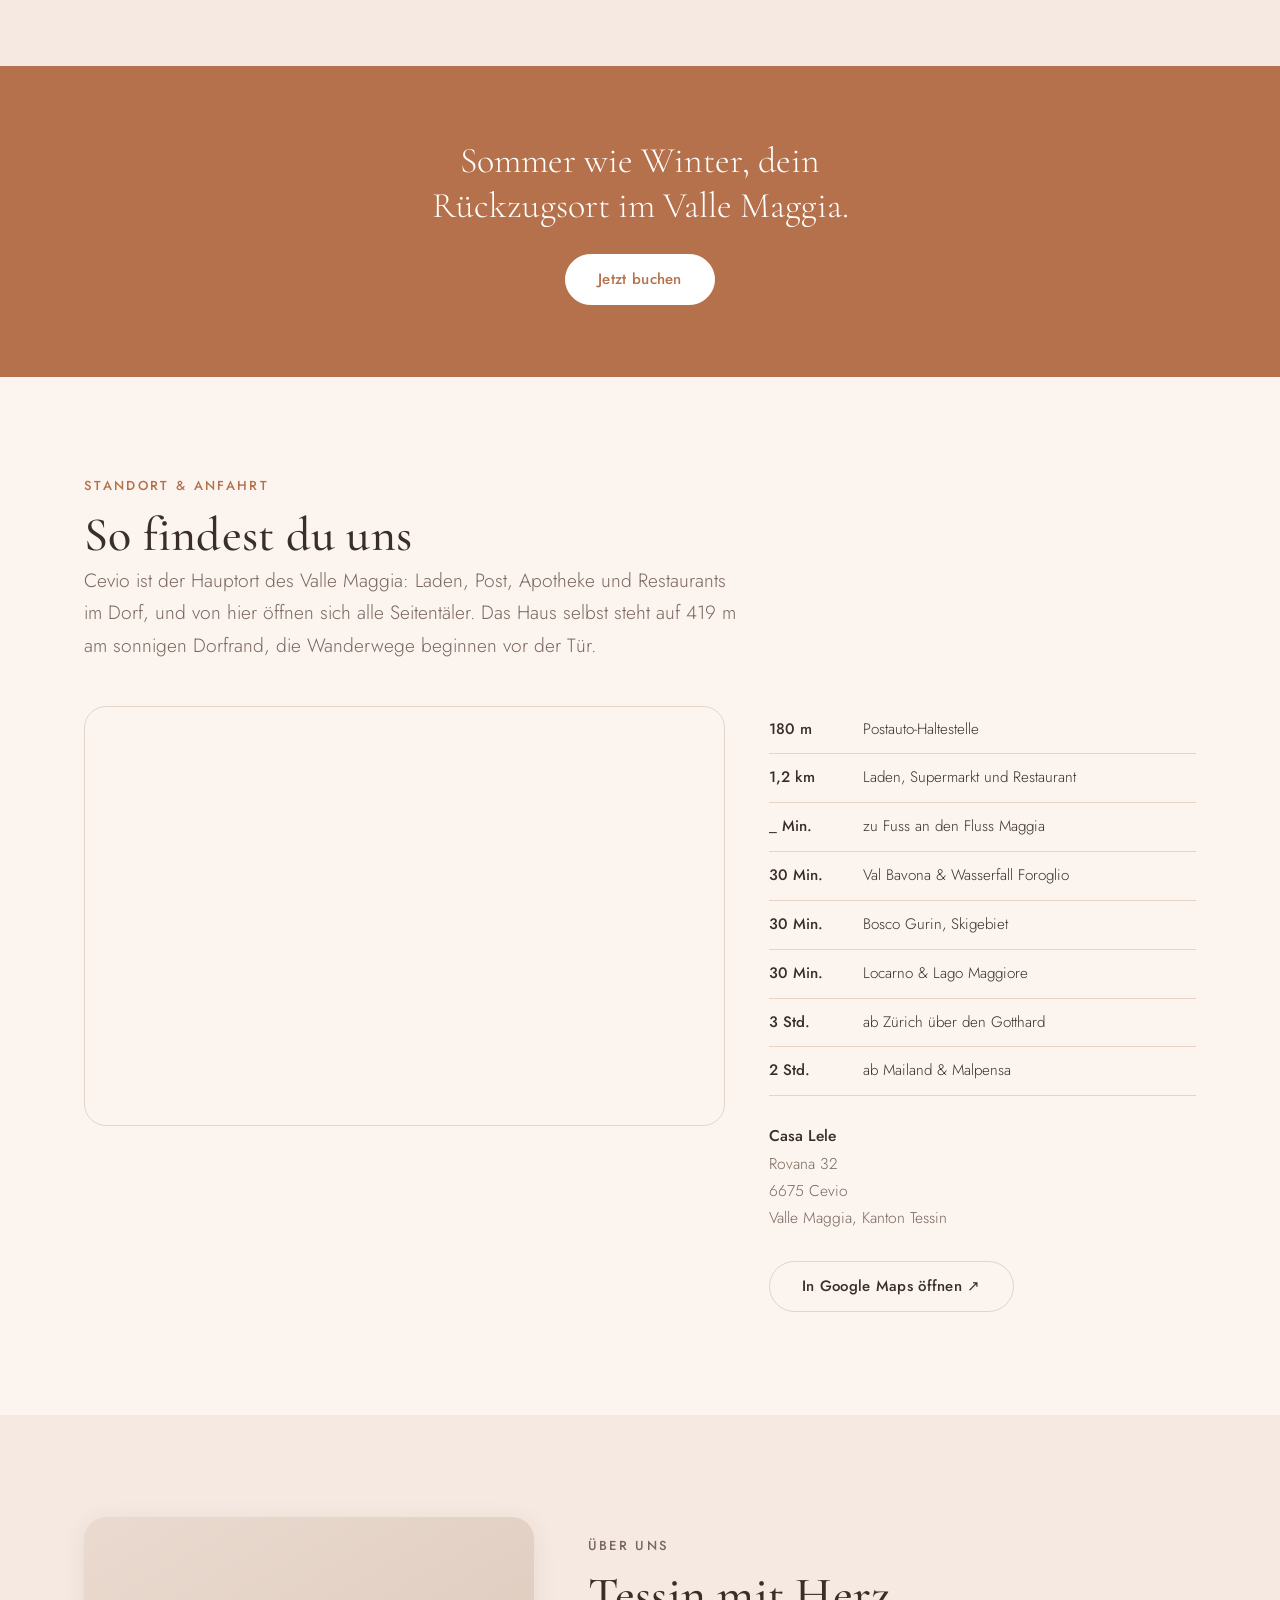
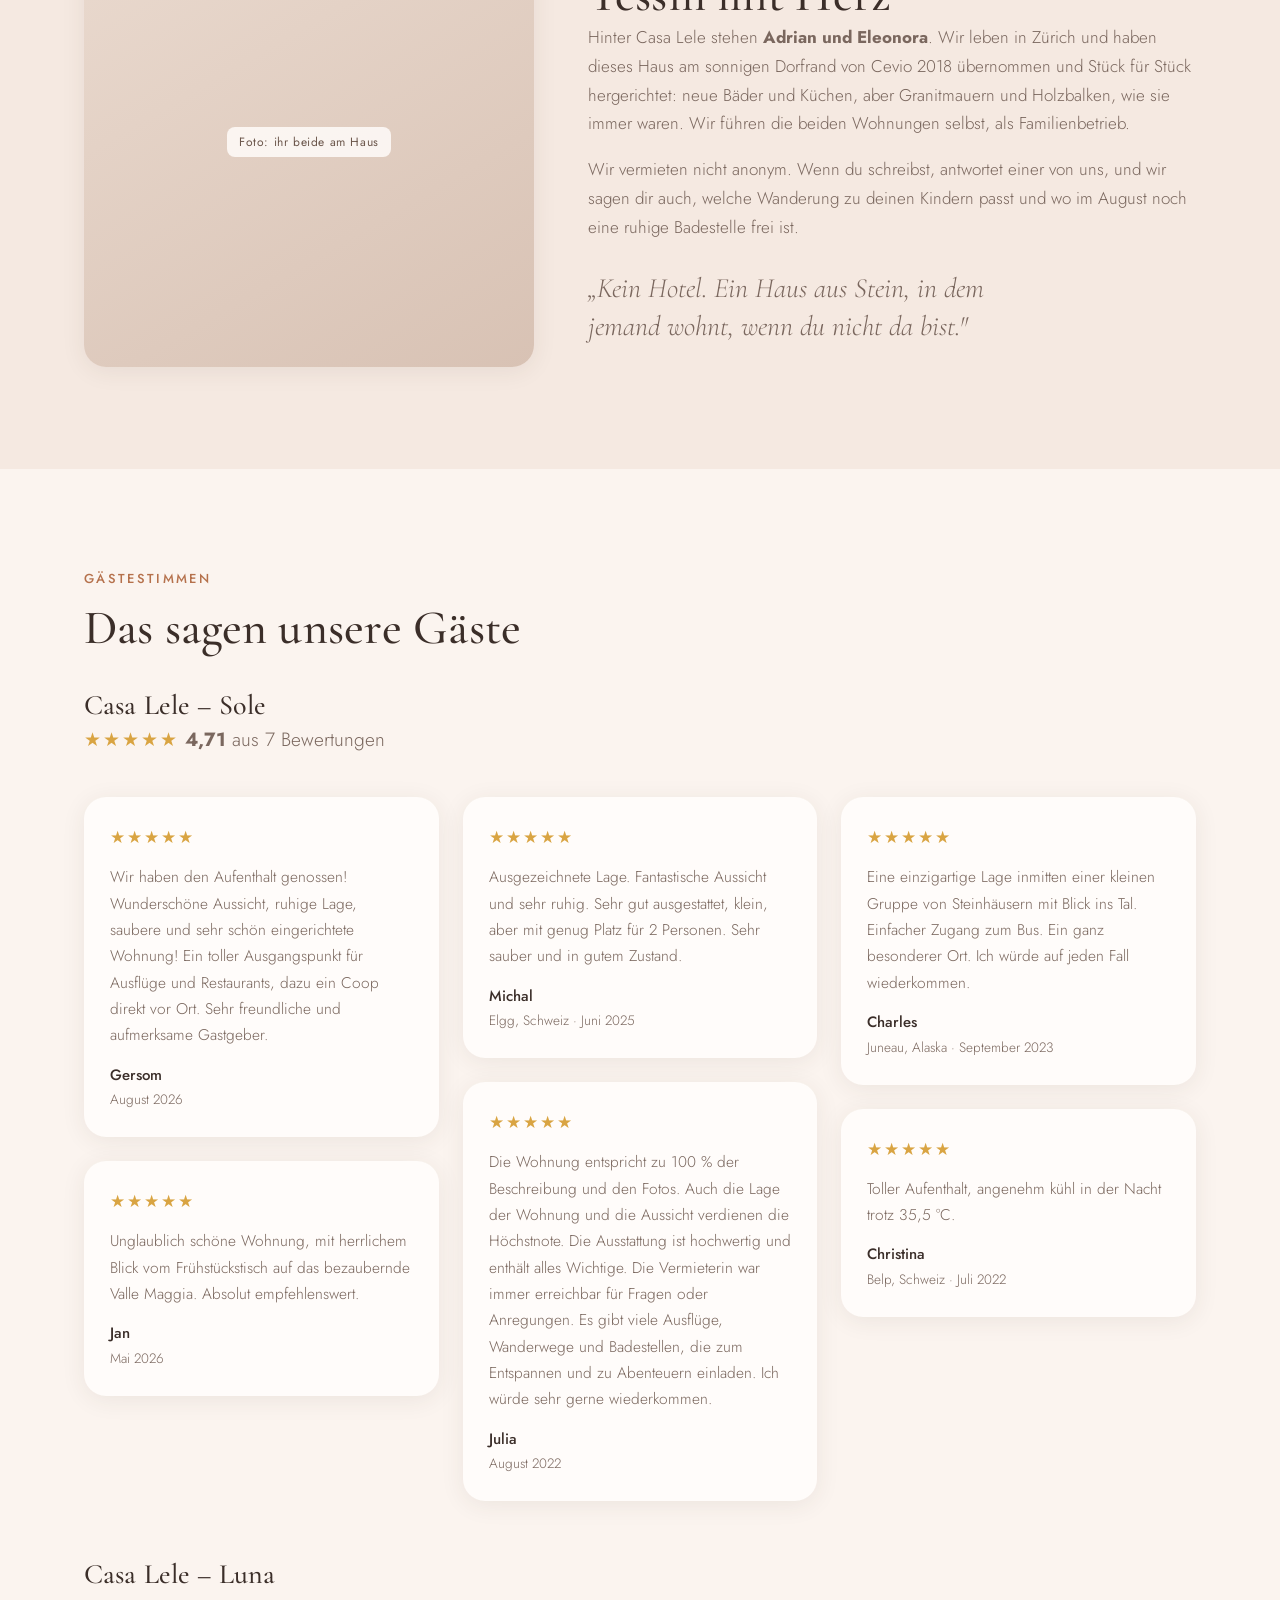
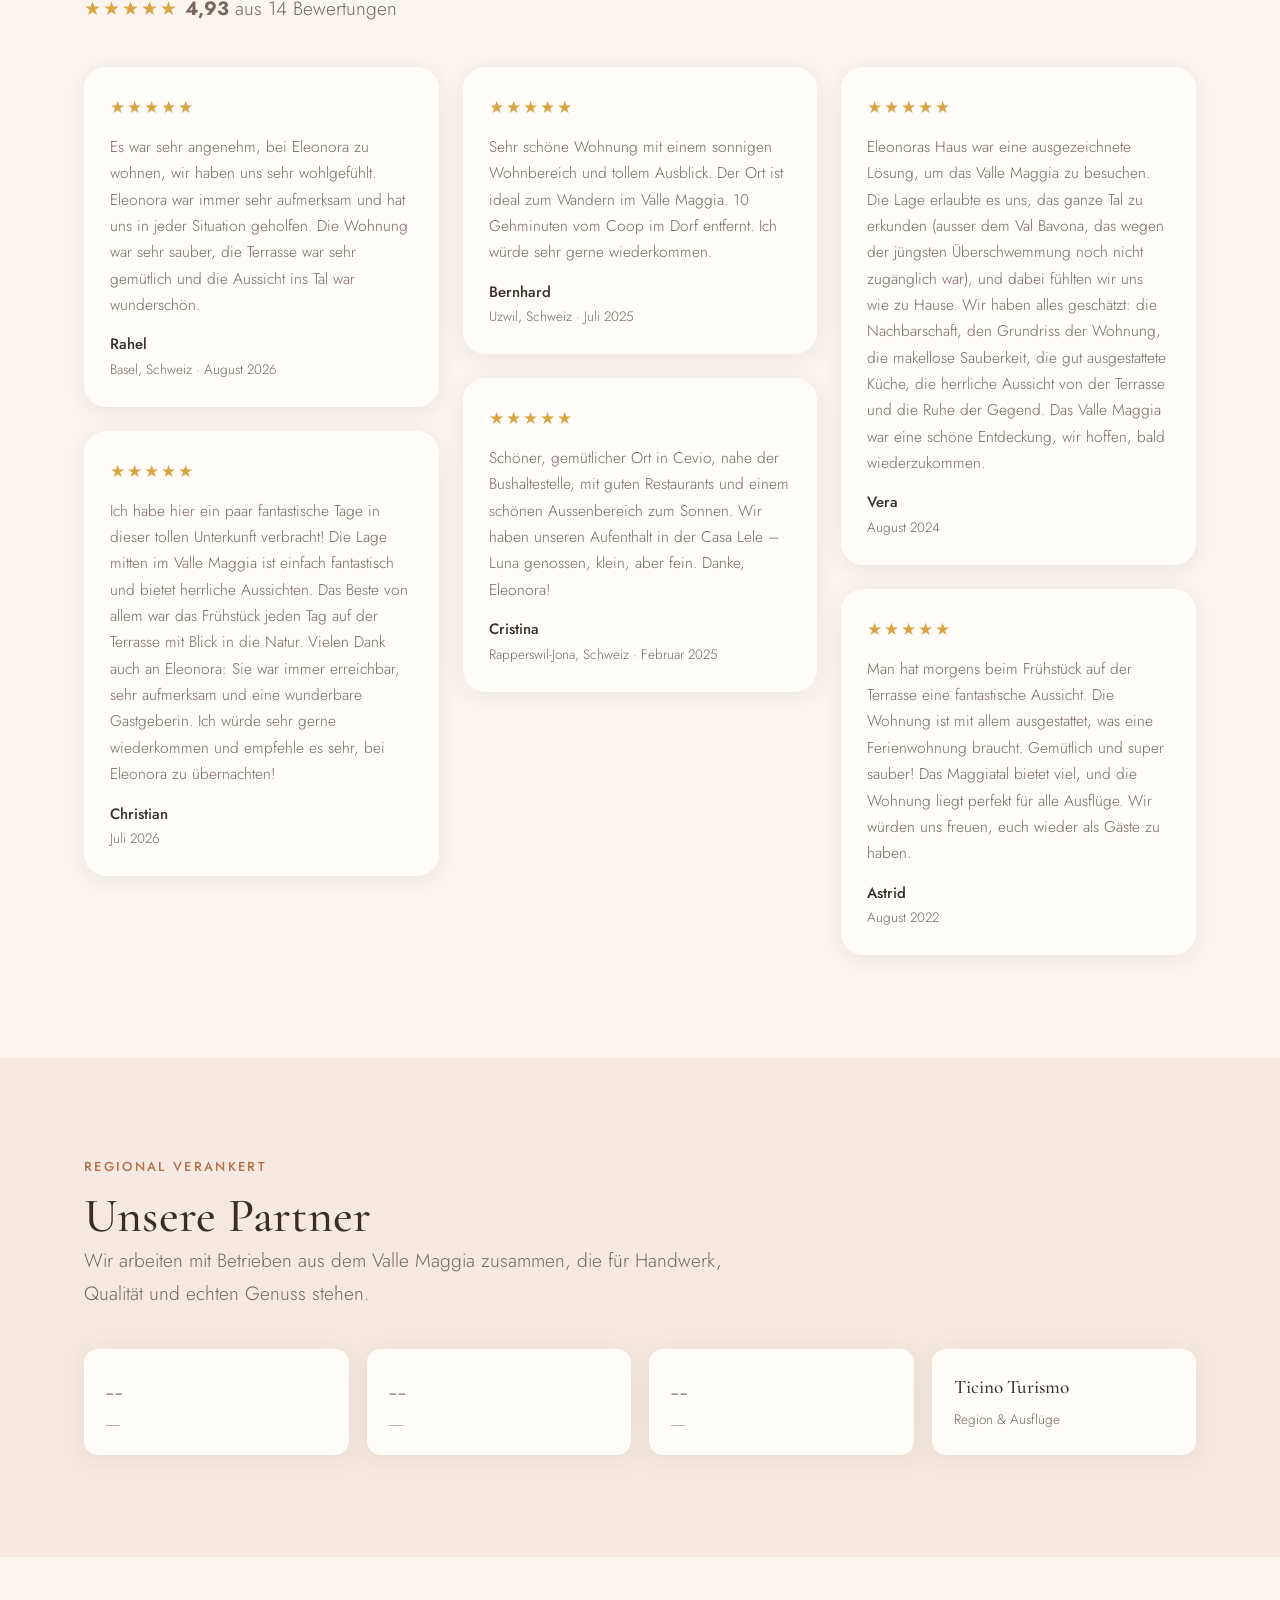
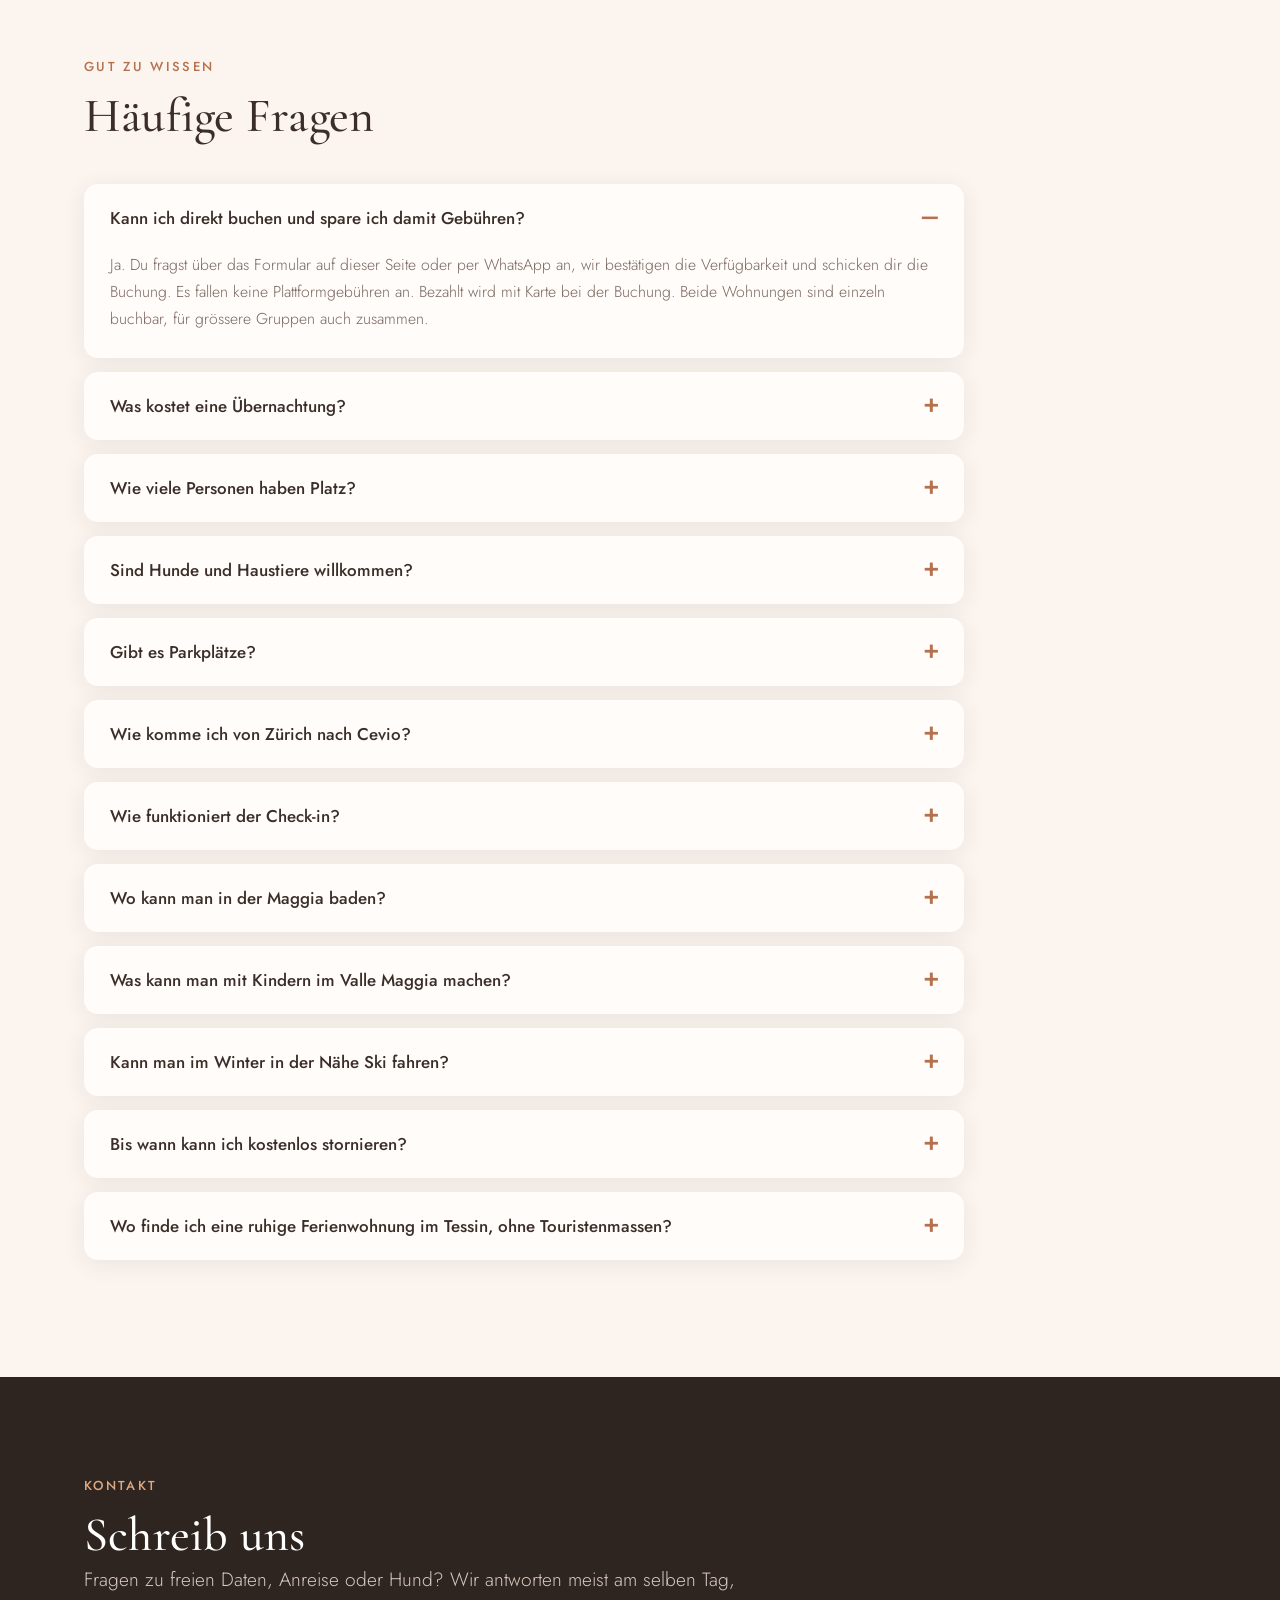
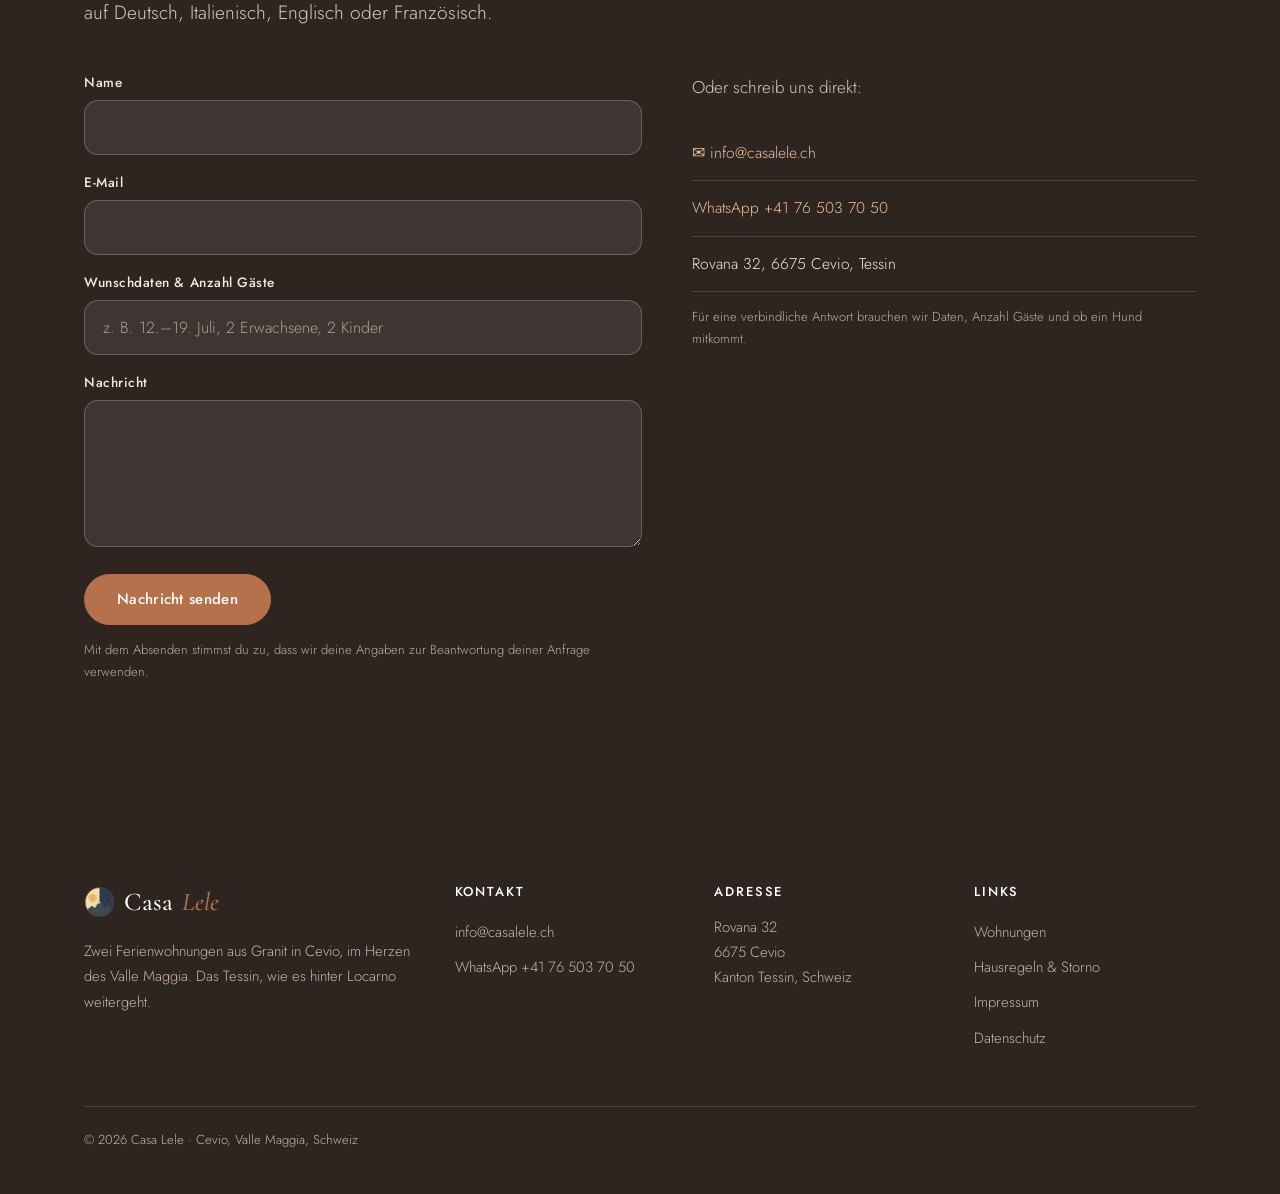
==== commit f58526fc: "Merge: integrar slider automatico de Adrian y limpieza de fotos sin licencia Co-Authored-By: Claude " ====
--- a/index.html
+++ b/index.html
@@ -103,7 +103,7 @@
     <div class="flats">
       <article class="flat" id="wohnung-1">
         <div class="flat__img">
-          <picture><source type="image/webp" srcset="fotos/sole-essplatz-balkon-640.webp 640w, fotos/sole-essplatz-balkon-1024.webp 1024w, fotos/sole-essplatz-balkon-1600.webp 1600w" sizes="(max-width:860px) 100vw, 46vw"><img class="ph r4x3" src="fotos/sole-essplatz-balkon-1600.jpg" srcset="fotos/sole-essplatz-balkon-640.jpg 640w, fotos/sole-essplatz-balkon-1024.jpg 1024w, fotos/sole-essplatz-balkon-1600.jpg 1600w" sizes="(max-width:860px) 100vw, 46vw" alt="Essplatz am Balkon mit Blick ins Tal, Casa Lele – Sole" width="1600" height="1200" loading="lazy" decoding="async"></picture><p class="flat__rating"><i class="stars" aria-hidden="true">★</i><b>4,71</b><span>/5</span><em>Airbnb</em></p>
+          <div class="slider" data-slider><div class="slide is-on"><picture><source type="image/webp" srcset="fotos/sole-essplatz-balkon-640.webp 640w, fotos/sole-essplatz-balkon-1024.webp 1024w, fotos/sole-essplatz-balkon-1600.webp 1600w" sizes="(max-width:860px) 100vw, 46vw"><img class="ph r4x3" src="fotos/sole-essplatz-balkon-1600.jpg" srcset="fotos/sole-essplatz-balkon-640.jpg 640w, fotos/sole-essplatz-balkon-1024.jpg 1024w, fotos/sole-essplatz-balkon-1600.jpg 1600w" sizes="(max-width:860px) 100vw, 46vw" alt="Essplatz am Balkon mit Blick ins Tal, Casa Lele – Sole" width="1600" height="1200" loading="lazy" decoding="async"></picture></div><div class="slide"><picture><source type="image/webp" srcset="fotos/sole-wohnraum-640.webp 640w, fotos/sole-wohnraum-1024.webp 1024w, fotos/sole-wohnraum-1600.webp 1600w" sizes="(max-width:700px) 100vw, 300px"><img class="ph r4x3" src="fotos/sole-wohnraum-1600.jpg" srcset="fotos/sole-wohnraum-640.jpg 640w, fotos/sole-wohnraum-1024.jpg 1024w, fotos/sole-wohnraum-1600.jpg 1600w" sizes="(max-width:700px) 100vw, 300px" alt="Wohnraum mit Schlafsofa und Sessel" width="1600" height="1200" loading="lazy" decoding="async"></picture></div><div class="slide"><picture><source type="image/webp" srcset="fotos/sole-wohnbereich-640.webp 640w, fotos/sole-wohnbereich-1024.webp 1024w, fotos/sole-wohnbereich-1600.webp 1600w" sizes="(max-width:700px) 100vw, 300px"><img class="ph r4x3" src="fotos/sole-wohnbereich-1600.jpg" srcset="fotos/sole-wohnbereich-640.jpg 640w, fotos/sole-wohnbereich-1024.jpg 1024w, fotos/sole-wohnbereich-1600.jpg 1600w" sizes="(max-width:700px) 100vw, 300px" alt="Wohnbereich mit Balkontür" width="1600" height="1200" loading="lazy" decoding="async"></picture></div><div class="slide"><picture><source type="image/webp" srcset="fotos/sole-kueche-640.webp 640w, fotos/sole-kueche-1001.webp 1001w" sizes="(max-width:700px) 100vw, 300px"><img class="ph r4x3" src="fotos/sole-kueche-1001.jpg" srcset="fotos/sole-kueche-640.jpg 640w, fotos/sole-kueche-1001.jpg 1001w" sizes="(max-width:700px) 100vw, 300px" alt="Küche mit Induktion und Backofen" width="1001" height="667" loading="lazy" decoding="async"></picture></div><div class="slide"><picture><source type="image/webp" srcset="fotos/sole-schlafzimmer-640.webp 640w, fotos/sole-schlafzimmer-1024.webp 1024w, fotos/sole-schlafzimmer-1600.webp 1600w" sizes="(max-width:700px) 100vw, 300px"><img class="ph r4x3" src="fotos/sole-schlafzimmer-1600.jpg" srcset="fotos/sole-schlafzimmer-640.jpg 640w, fotos/sole-schlafzimmer-1024.jpg 1024w, fotos/sole-schlafzimmer-1600.jpg 1600w" sizes="(max-width:700px) 100vw, 300px" alt="Schlafzimmer mit Doppelbett" width="1600" height="1200" loading="lazy" decoding="async"></picture></div><div class="slide"><picture><source type="image/webp" srcset="fotos/sole-schlafzimmer-2-640.webp 640w, fotos/sole-schlafzimmer-2-1024.webp 1024w, fotos/sole-schlafzimmer-2-1600.webp 1600w" sizes="(max-width:700px) 100vw, 300px"><img class="ph r4x3" src="fotos/sole-schlafzimmer-2-1600.jpg" srcset="fotos/sole-schlafzimmer-2-640.jpg 640w, fotos/sole-schlafzimmer-2-1024.jpg 1024w, fotos/sole-schlafzimmer-2-1600.jpg 1600w" sizes="(max-width:700px) 100vw, 300px" alt="Schlafzimmer mit direktem Zugang zum Bad" width="1600" height="1200" loading="lazy" decoding="async"></picture></div><div class="slide"><picture><source type="image/webp" srcset="fotos/sole-bad-640.webp 640w, fotos/sole-bad-1024.webp 1024w, fotos/sole-bad-1600.webp 1600w" sizes="(max-width:700px) 100vw, 300px"><img class="ph r4x3" src="fotos/sole-bad-1600.jpg" srcset="fotos/sole-bad-640.jpg 640w, fotos/sole-bad-1024.jpg 1024w, fotos/sole-bad-1600.jpg 1600w" sizes="(max-width:700px) 100vw, 300px" alt="Bad mit Dusche" width="1600" height="1200" loading="lazy" decoding="async"></picture></div><div class="slider__dots"><button type="button" aria-label="1"></button><button type="button" aria-label="2"></button><button type="button" aria-label="3"></button><button type="button" aria-label="4"></button><button type="button" aria-label="5"></button><button type="button" aria-label="6"></button><button type="button" aria-label="7"></button></div></div><p class="flat__rating"><i class="stars" aria-hidden="true">★</i><b>4,71</b><span>/5</span><em>Airbnb</em></p>
           <span class="badge">👥 bis 4 Gäste</span>
         </div>
         <div class="flat__body">
@@ -125,7 +125,7 @@
       </article>
       <article class="flat" id="wohnung-2">
         <div class="flat__img">
-          <picture><source type="image/webp" srcset="fotos/luna-wohnraum-640.webp 640w, fotos/luna-wohnraum-1024.webp 1024w, fotos/luna-wohnraum-1600.webp 1600w" sizes="(max-width:860px) 100vw, 46vw"><img class="ph r4x3" src="fotos/luna-wohnraum-1600.jpg" srcset="fotos/luna-wohnraum-640.jpg 640w, fotos/luna-wohnraum-1024.jpg 1024w, fotos/luna-wohnraum-1600.jpg 1600w" sizes="(max-width:860px) 100vw, 46vw" alt="Wohnraum mit Küche, Casa Lele – Luna" width="1600" height="1200" loading="lazy" decoding="async"></picture><p class="flat__rating"><i class="stars" aria-hidden="true">★</i><b>4,93</b><span>/5</span><em>Airbnb</em></p>
+          <div class="slider" data-slider><div class="slide is-on"><picture><source type="image/webp" srcset="fotos/luna-wohnraum-640.webp 640w, fotos/luna-wohnraum-1024.webp 1024w, fotos/luna-wohnraum-1600.webp 1600w" sizes="(max-width:860px) 100vw, 46vw"><img class="ph r4x3" src="fotos/luna-wohnraum-1600.jpg" srcset="fotos/luna-wohnraum-640.jpg 640w, fotos/luna-wohnraum-1024.jpg 1024w, fotos/luna-wohnraum-1600.jpg 1600w" sizes="(max-width:860px) 100vw, 46vw" alt="Wohnraum mit Küche, Casa Lele – Luna" width="1600" height="1200" loading="lazy" decoding="async"></picture></div><div class="slide"><picture><source type="image/webp" srcset="fotos/luna-essplatz-640.webp 640w, fotos/luna-essplatz-1024.webp 1024w, fotos/luna-essplatz-1600.webp 1600w" sizes="(max-width:700px) 100vw, 300px"><img class="ph r4x3" src="fotos/luna-essplatz-1600.jpg" srcset="fotos/luna-essplatz-640.jpg 640w, fotos/luna-essplatz-1024.jpg 1024w, fotos/luna-essplatz-1600.jpg 1600w" sizes="(max-width:700px) 100vw, 300px" alt="Wohnraum mit Essplatz und Schlafsofa" width="1600" height="1200" loading="lazy" decoding="async"></picture></div><div class="slide"><picture><source type="image/webp" srcset="fotos/luna-kueche-640.webp 640w, fotos/luna-kueche-1024.webp 1024w, fotos/luna-kueche-1600.webp 1600w" sizes="(max-width:700px) 100vw, 300px"><img class="ph r4x3" src="fotos/luna-kueche-1600.jpg" srcset="fotos/luna-kueche-640.jpg 640w, fotos/luna-kueche-1024.jpg 1024w, fotos/luna-kueche-1600.jpg 1600w" sizes="(max-width:700px) 100vw, 300px" alt="Küche mit Induktion, Kühlschrank und Essplatz" width="1600" height="1200" loading="lazy" decoding="async"></picture></div><div class="slide"><picture><source type="image/webp" srcset="fotos/luna-fruehstueck-640.webp 640w, fotos/luna-fruehstueck-1024.webp 1024w, fotos/luna-fruehstueck-1600.webp 1600w" sizes="(max-width:700px) 100vw, 300px"><img class="ph r4x3" src="fotos/luna-fruehstueck-1600.jpg" srcset="fotos/luna-fruehstueck-640.jpg 640w, fotos/luna-fruehstueck-1024.jpg 1024w, fotos/luna-fruehstueck-1600.jpg 1600w" sizes="(max-width:700px) 100vw, 300px" alt="Frühstück mit offener Tür zur Terrasse" width="1600" height="1200" loading="lazy" decoding="async"></picture></div><div class="slide"><picture><source type="image/webp" srcset="fotos/luna-schlafzimmer-640.webp 640w, fotos/luna-schlafzimmer-1024.webp 1024w, fotos/luna-schlafzimmer-1600.webp 1600w" sizes="(max-width:700px) 100vw, 300px"><img class="ph r4x3" src="fotos/luna-schlafzimmer-1600.jpg" srcset="fotos/luna-schlafzimmer-640.jpg 640w, fotos/luna-schlafzimmer-1024.jpg 1024w, fotos/luna-schlafzimmer-1600.jpg 1600w" sizes="(max-width:700px) 100vw, 300px" alt="Schlafzimmer mit Doppelbett" width="1600" height="1200" loading="lazy" decoding="async"></picture></div><div class="slide"><picture><source type="image/webp" srcset="fotos/luna-bad-640.webp 640w, fotos/luna-bad-1000.webp 1000w" sizes="(max-width:700px) 100vw, 300px"><img class="ph r4x3" src="fotos/luna-bad-1000.jpg" srcset="fotos/luna-bad-640.jpg 640w, fotos/luna-bad-1000.jpg 1000w" sizes="(max-width:700px) 100vw, 300px" alt="Bad mit Dusche" width="1000" height="665" loading="lazy" decoding="async"></picture></div><div class="slide"><picture><source type="image/webp" srcset="fotos/luna-terrasse-640.webp 640w, fotos/luna-terrasse-1024.webp 1024w, fotos/luna-terrasse-1600.webp 1600w" sizes="(max-width:700px) 100vw, 300px"><img class="ph r4x3" src="fotos/luna-terrasse-1600.jpg" srcset="fotos/luna-terrasse-640.jpg 640w, fotos/luna-terrasse-1024.jpg 1024w, fotos/luna-terrasse-1600.jpg 1600w" sizes="(max-width:700px) 100vw, 300px" alt="Private Terrasse, 8,9 m², möbliert" width="1600" height="1200" loading="lazy" decoding="async"></picture></div><div class="slide"><picture><source type="image/webp" srcset="fotos/valle-maggia-blick-640.webp 640w, fotos/valle-maggia-blick-1024.webp 1024w, fotos/valle-maggia-blick-1600.webp 1600w, fotos/valle-maggia-blick-2400.webp 2400w" sizes="(max-width:700px) 100vw, 300px"><img class="ph r4x3" src="fotos/valle-maggia-blick-2400.jpg" srcset="fotos/valle-maggia-blick-640.jpg 640w, fotos/valle-maggia-blick-1024.jpg 1024w, fotos/valle-maggia-blick-1600.jpg 1600w, fotos/valle-maggia-blick-2400.jpg 2400w" sizes="(max-width:700px) 100vw, 300px" alt="Blick ins Valle Maggia von der Terrasse" width="2400" height="1800" loading="lazy" decoding="async"></picture></div><div class="slider__dots"><button type="button" aria-label="1"></button><button type="button" aria-label="2"></button><button type="button" aria-label="3"></button><button type="button" aria-label="4"></button><button type="button" aria-label="5"></button><button type="button" aria-label="6"></button><button type="button" aria-label="7"></button><button type="button" aria-label="8"></button></div></div><p class="flat__rating"><i class="stars" aria-hidden="true">★</i><b>4,93</b><span>/5</span><em>Airbnb</em></p>
           <span class="badge">👥 bis 2 Gäste</span>
         </div>
         <div class="flat__body">
@@ -158,31 +158,9 @@
       </div>
     </div>
   
-    <h3 style="margin-top:56px">Das Haus und die gemeinsame Terrasse</h3>
-    <div class="gal">
-      <figure><picture><source type="image/webp" srcset="fotos/terrasse-panorama-640.webp 640w, fotos/terrasse-panorama-1024.webp 1024w, fotos/terrasse-panorama-1600.webp 1600w" sizes="(max-width:700px) 100vw, 300px"><img class="ph r4x3" src="fotos/terrasse-panorama-1600.jpg" srcset="fotos/terrasse-panorama-640.jpg 640w, fotos/terrasse-panorama-1024.jpg 1024w, fotos/terrasse-panorama-1600.jpg 1600w" sizes="(max-width:700px) 100vw, 300px" alt="Die gemeinsame Terrasse von oben, mit Grillplatz und Sitzplätzen" width="1600" height="1200" loading="lazy" decoding="async"></picture><figcaption>Die gemeinsame Terrasse von oben, mit Grillplatz und Sitzplätzen</figcaption></figure>
-      <figure><picture><source type="image/webp" srcset="fotos/rovana-brunnen-640.webp 640w, fotos/rovana-brunnen-1024.webp 1024w, fotos/rovana-brunnen-1600.webp 1600w" sizes="(max-width:700px) 100vw, 300px"><img class="ph r4x3" src="fotos/rovana-brunnen-1600.jpg" srcset="fotos/rovana-brunnen-640.jpg 640w, fotos/rovana-brunnen-1024.jpg 1024w, fotos/rovana-brunnen-1600.jpg 1600w" sizes="(max-width:700px) 100vw, 300px" alt="Der Granitbrunnen im Quartier Rovana" width="1600" height="1200" loading="lazy" decoding="async"></picture><figcaption>Der Granitbrunnen im Quartier Rovana</figcaption></figure>
-      <figure><picture><source type="image/webp" srcset="fotos/haltestelle-rovana-640.webp 640w, fotos/haltestelle-rovana-1024.webp 1024w, fotos/haltestelle-rovana-1600.webp 1600w" sizes="(max-width:700px) 100vw, 300px"><img class="ph r4x3" src="fotos/haltestelle-rovana-1600.jpg" srcset="fotos/haltestelle-rovana-640.jpg 640w, fotos/haltestelle-rovana-1024.jpg 1024w, fotos/haltestelle-rovana-1600.jpg 1600w" sizes="(max-width:700px) 100vw, 300px" alt="Postauto-Haltestelle Rovana, Linie 331 nach Bosco Gurin" width="1600" height="1200" loading="lazy" decoding="async"></picture><figcaption>Postauto-Haltestelle Rovana, Linie 331 nach Bosco Gurin</figcaption></figure>
-    </div>
-    <h3 style="margin-top:56px">Casa Lele – Sole in Bildern</h3>
-    <div class="gal">
-      <figure><picture><source type="image/webp" srcset="fotos/sole-wohnraum-640.webp 640w, fotos/sole-wohnraum-1024.webp 1024w, fotos/sole-wohnraum-1600.webp 1600w" sizes="(max-width:700px) 100vw, 300px"><img class="ph r4x3" src="fotos/sole-wohnraum-1600.jpg" srcset="fotos/sole-wohnraum-640.jpg 640w, fotos/sole-wohnraum-1024.jpg 1024w, fotos/sole-wohnraum-1600.jpg 1600w" sizes="(max-width:700px) 100vw, 300px" alt="Wohnraum mit Schlafsofa und Sessel" width="1600" height="1200" loading="lazy" decoding="async"></picture><figcaption>Wohnraum mit Schlafsofa und Sessel</figcaption></figure>
-      <figure><picture><source type="image/webp" srcset="fotos/sole-wohnbereich-640.webp 640w, fotos/sole-wohnbereich-1024.webp 1024w, fotos/sole-wohnbereich-1600.webp 1600w" sizes="(max-width:700px) 100vw, 300px"><img class="ph r4x3" src="fotos/sole-wohnbereich-1600.jpg" srcset="fotos/sole-wohnbereich-640.jpg 640w, fotos/sole-wohnbereich-1024.jpg 1024w, fotos/sole-wohnbereich-1600.jpg 1600w" sizes="(max-width:700px) 100vw, 300px" alt="Wohnbereich mit Balkontür" width="1600" height="1200" loading="lazy" decoding="async"></picture><figcaption>Wohnbereich mit Balkontür</figcaption></figure>
-      <figure><picture><source type="image/webp" srcset="fotos/sole-kueche-640.webp 640w, fotos/sole-kueche-1001.webp 1001w" sizes="(max-width:700px) 100vw, 300px"><img class="ph r4x3" src="fotos/sole-kueche-1001.jpg" srcset="fotos/sole-kueche-640.jpg 640w, fotos/sole-kueche-1001.jpg 1001w" sizes="(max-width:700px) 100vw, 300px" alt="Küche mit Induktion und Backofen" width="1001" height="667" loading="lazy" decoding="async"></picture><figcaption>Küche mit Induktion und Backofen</figcaption></figure>
-      <figure><picture><source type="image/webp" srcset="fotos/sole-schlafzimmer-640.webp 640w, fotos/sole-schlafzimmer-1024.webp 1024w, fotos/sole-schlafzimmer-1600.webp 1600w" sizes="(max-width:700px) 100vw, 300px"><img class="ph r4x3" src="fotos/sole-schlafzimmer-1600.jpg" srcset="fotos/sole-schlafzimmer-640.jpg 640w, fotos/sole-schlafzimmer-1024.jpg 1024w, fotos/sole-schlafzimmer-1600.jpg 1600w" sizes="(max-width:700px) 100vw, 300px" alt="Schlafzimmer mit Doppelbett" width="1600" height="1200" loading="lazy" decoding="async"></picture><figcaption>Schlafzimmer mit Doppelbett</figcaption></figure>
-      <figure><picture><source type="image/webp" srcset="fotos/sole-schlafzimmer-2-640.webp 640w, fotos/sole-schlafzimmer-2-1024.webp 1024w, fotos/sole-schlafzimmer-2-1600.webp 1600w" sizes="(max-width:700px) 100vw, 300px"><img class="ph r4x3" src="fotos/sole-schlafzimmer-2-1600.jpg" srcset="fotos/sole-schlafzimmer-2-640.jpg 640w, fotos/sole-schlafzimmer-2-1024.jpg 1024w, fotos/sole-schlafzimmer-2-1600.jpg 1600w" sizes="(max-width:700px) 100vw, 300px" alt="Schlafzimmer mit direktem Zugang zum Bad" width="1600" height="1200" loading="lazy" decoding="async"></picture><figcaption>Schlafzimmer mit direktem Zugang zum Bad</figcaption></figure>
-      <figure><picture><source type="image/webp" srcset="fotos/sole-bad-640.webp 640w, fotos/sole-bad-1024.webp 1024w, fotos/sole-bad-1600.webp 1600w" sizes="(max-width:700px) 100vw, 300px"><img class="ph r4x3" src="fotos/sole-bad-1600.jpg" srcset="fotos/sole-bad-640.jpg 640w, fotos/sole-bad-1024.jpg 1024w, fotos/sole-bad-1600.jpg 1600w" sizes="(max-width:700px) 100vw, 300px" alt="Bad mit Dusche" width="1600" height="1200" loading="lazy" decoding="async"></picture><figcaption>Bad mit Dusche</figcaption></figure>
-    </div>
-    <h3 style="margin-top:56px">Casa Lele – Luna in Bildern</h3>
-    <div class="gal">
-      <figure><picture><source type="image/webp" srcset="fotos/luna-essplatz-640.webp 640w, fotos/luna-essplatz-1024.webp 1024w, fotos/luna-essplatz-1600.webp 1600w" sizes="(max-width:700px) 100vw, 300px"><img class="ph r4x3" src="fotos/luna-essplatz-1600.jpg" srcset="fotos/luna-essplatz-640.jpg 640w, fotos/luna-essplatz-1024.jpg 1024w, fotos/luna-essplatz-1600.jpg 1600w" sizes="(max-width:700px) 100vw, 300px" alt="Wohnraum mit Essplatz und Schlafsofa" width="1600" height="1200" loading="lazy" decoding="async"></picture><figcaption>Wohnraum mit Essplatz und Schlafsofa</figcaption></figure>
-      <figure><picture><source type="image/webp" srcset="fotos/luna-kueche-640.webp 640w, fotos/luna-kueche-1024.webp 1024w, fotos/luna-kueche-1600.webp 1600w" sizes="(max-width:700px) 100vw, 300px"><img class="ph r4x3" src="fotos/luna-kueche-1600.jpg" srcset="fotos/luna-kueche-640.jpg 640w, fotos/luna-kueche-1024.jpg 1024w, fotos/luna-kueche-1600.jpg 1600w" sizes="(max-width:700px) 100vw, 300px" alt="Küche mit Induktion, Kühlschrank und Essplatz" width="1600" height="1200" loading="lazy" decoding="async"></picture><figcaption>Küche mit Induktion, Kühlschrank und Essplatz</figcaption></figure>
-      <figure><picture><source type="image/webp" srcset="fotos/luna-fruehstueck-640.webp 640w, fotos/luna-fruehstueck-1024.webp 1024w, fotos/luna-fruehstueck-1600.webp 1600w" sizes="(max-width:700px) 100vw, 300px"><img class="ph r4x3" src="fotos/luna-fruehstueck-1600.jpg" srcset="fotos/luna-fruehstueck-640.jpg 640w, fotos/luna-fruehstueck-1024.jpg 1024w, fotos/luna-fruehstueck-1600.jpg 1600w" sizes="(max-width:700px) 100vw, 300px" alt="Frühstück mit offener Tür zur Terrasse" width="1600" height="1200" loading="lazy" decoding="async"></picture><figcaption>Frühstück mit offener Tür zur Terrasse</figcaption></figure>
-      <figure><picture><source type="image/webp" srcset="fotos/luna-schlafzimmer-640.webp 640w, fotos/luna-schlafzimmer-1024.webp 1024w, fotos/luna-schlafzimmer-1600.webp 1600w" sizes="(max-width:700px) 100vw, 300px"><img class="ph r4x3" src="fotos/luna-schlafzimmer-1600.jpg" srcset="fotos/luna-schlafzimmer-640.jpg 640w, fotos/luna-schlafzimmer-1024.jpg 1024w, fotos/luna-schlafzimmer-1600.jpg 1600w" sizes="(max-width:700px) 100vw, 300px" alt="Schlafzimmer mit Doppelbett" width="1600" height="1200" loading="lazy" decoding="async"></picture><figcaption>Schlafzimmer mit Doppelbett</figcaption></figure>
-      <figure><picture><source type="image/webp" srcset="fotos/luna-bad-640.webp 640w, fotos/luna-bad-1000.webp 1000w" sizes="(max-width:700px) 100vw, 300px"><img class="ph r4x3" src="fotos/luna-bad-1000.jpg" srcset="fotos/luna-bad-640.jpg 640w, fotos/luna-bad-1000.jpg 1000w" sizes="(max-width:700px) 100vw, 300px" alt="Bad mit Dusche" width="1000" height="665" loading="lazy" decoding="async"></picture><figcaption>Bad mit Dusche</figcaption></figure>
-      <figure><picture><source type="image/webp" srcset="fotos/luna-terrasse-640.webp 640w, fotos/luna-terrasse-1024.webp 1024w, fotos/luna-terrasse-1600.webp 1600w" sizes="(max-width:700px) 100vw, 300px"><img class="ph r4x3" src="fotos/luna-terrasse-1600.jpg" srcset="fotos/luna-terrasse-640.jpg 640w, fotos/luna-terrasse-1024.jpg 1024w, fotos/luna-terrasse-1600.jpg 1600w" sizes="(max-width:700px) 100vw, 300px" alt="Private Terrasse, 8,9 m², möbliert" width="1600" height="1200" loading="lazy" decoding="async"></picture><figcaption>Private Terrasse, 8,9 m², möbliert</figcaption></figure>
-      <figure><picture><source type="image/webp" srcset="fotos/valle-maggia-blick-640.webp 640w, fotos/valle-maggia-blick-1024.webp 1024w, fotos/valle-maggia-blick-1600.webp 1600w, fotos/valle-maggia-blick-2400.webp 2400w" sizes="(max-width:700px) 100vw, 300px"><img class="ph r4x3" src="fotos/valle-maggia-blick-2400.jpg" srcset="fotos/valle-maggia-blick-640.jpg 640w, fotos/valle-maggia-blick-1024.jpg 1024w, fotos/valle-maggia-blick-1600.jpg 1600w, fotos/valle-maggia-blick-2400.jpg 2400w" sizes="(max-width:700px) 100vw, 300px" alt="Blick ins Valle Maggia von der Terrasse" width="2400" height="1800" loading="lazy" decoding="async"></picture><figcaption>Blick ins Valle Maggia von der Terrasse</figcaption></figure>
-    </div>
+    
+    
+    
 </div>
 </section>
 
@@ -258,14 +236,14 @@
     <h3 style="margin-top:56px">Das erwartet dich in der Region</h3>
     <div class="gal">
       <figure><div class="ph r4x3 slides">
-        <picture><source type="image/webp" srcset="fotos/foroglio-640.webp 640w, fotos/foroglio-1024.webp 1024w, fotos/foroglio-1600.webp 1600w" sizes="(max-width:700px) 100vw, 300px"><img src="fotos/foroglio-1600.jpg" srcset="fotos/foroglio-640.jpg 640w, fotos/foroglio-1024.jpg 1024w, fotos/foroglio-1600.jpg 1600w" sizes="(max-width:700px) 100vw, 300px" alt="Wasserfall von Foroglio, 80 m, Val Bavona" width="1600" height="900" loading="lazy" decoding="async"></picture>
-        <picture><source type="image/webp" srcset="fotos/foroglio-schaukel-500.webp 500w"><img src="fotos/foroglio-schaukel-500.jpg" alt="Schaukel mit Blick auf den Wasserfall von Foroglio" width="500" height="900" loading="lazy" decoding="async"></picture>
-        <picture><source type="image/webp" srcset="fotos/foroglio-bruecke-525.webp 525w"><img src="fotos/foroglio-bruecke-525.jpg" alt="Alte Steinbrücke im Val Bavona bei Foroglio" width="525" height="700" loading="lazy" decoding="async"></picture>
+        <div class="ph r4x3"><span>Foroglio</span></div>
+        <div class="ph r4x3"><span>Foroglio</span></div>
+        <div class="ph r4x3"><span>Foroglio</span></div>
       </div><figcaption>Wasserfall von Foroglio, 80 m, Val Bavona</figcaption></figure>
       <figure><div class="ph r4x3 slides">
-        <picture><source type="image/webp" srcset="fotos/valbavona-ponte-massi-547.webp 547w"><img src="fotos/valbavona-ponte-massi-547.jpg" alt="Steinbrücke unter riesigen Felsblöcken im Val Bavona" width="547" height="365" loading="lazy" decoding="async"></picture>
-        <picture><source type="image/webp" srcset="fotos/valbavona-splui-640.webp 640w, fotos/valbavona-splui-1024.webp 1024w" sizes="(max-width:700px) 100vw, 300px"><img src="fotos/valbavona-splui-1024.jpg" srcset="fotos/valbavona-splui-640.jpg 640w, fotos/valbavona-splui-1024.jpg 1024w" sizes="(max-width:700px) 100vw, 300px" alt="Felsenkeller (Splui) im Val Bavona mit Blick auf die Berge" width="1024" height="682" loading="lazy" decoding="async"></picture>
-        <picture><source type="image/webp" srcset="fotos/valbavona-torrente-640.webp 640w, fotos/valbavona-torrente-1024.webp 1024w, fotos/valbavona-torrente-1600.webp 1600w" sizes="(max-width:700px) 100vw, 300px"><img src="fotos/valbavona-torrente-1600.jpg" srcset="fotos/valbavona-torrente-640.jpg 640w, fotos/valbavona-torrente-1024.jpg 1024w, fotos/valbavona-torrente-1600.jpg 1600w" sizes="(max-width:700px) 100vw, 300px" alt="Türkisfarbener Wildbach unter der Steinbrücke im Val Bavona" width="1600" height="1333" loading="lazy" decoding="async"></picture>
+        <div class="ph r4x3"><span>Val Bavona</span></div>
+        <div class="ph r4x3"><span>Val Bavona</span></div>
+        <div class="ph r4x3"><span>Val Bavona</span></div>
       </div><figcaption>Val Bavona, Steindörfer ohne Stromnetz</figcaption></figure>
       <figure><div class="ph r4x3"><span>Robiei</span></div><figcaption>Robiei, Seilbahn und Bergseen auf 2000 m</figcaption></figure>
       <figure><div class="ph r4x3"><span>Maggia</span></div><figcaption>Baden in den Felsbecken der Maggia</figcaption></figure>
@@ -479,5 +457,6 @@
 "image":["https://casalele.ch/fotos/terrasse-aperitivo-1600.jpg","https://casalele.ch/fotos/sole-essplatz-balkon-1600.jpg","https://casalele.ch/fotos/luna-wohnraum-1600.jpg"],
 "petsAllowed":true,"numberOfRooms":2}
 </script>
+<script src="slider.js" defer></script>
 </body>
 </html>
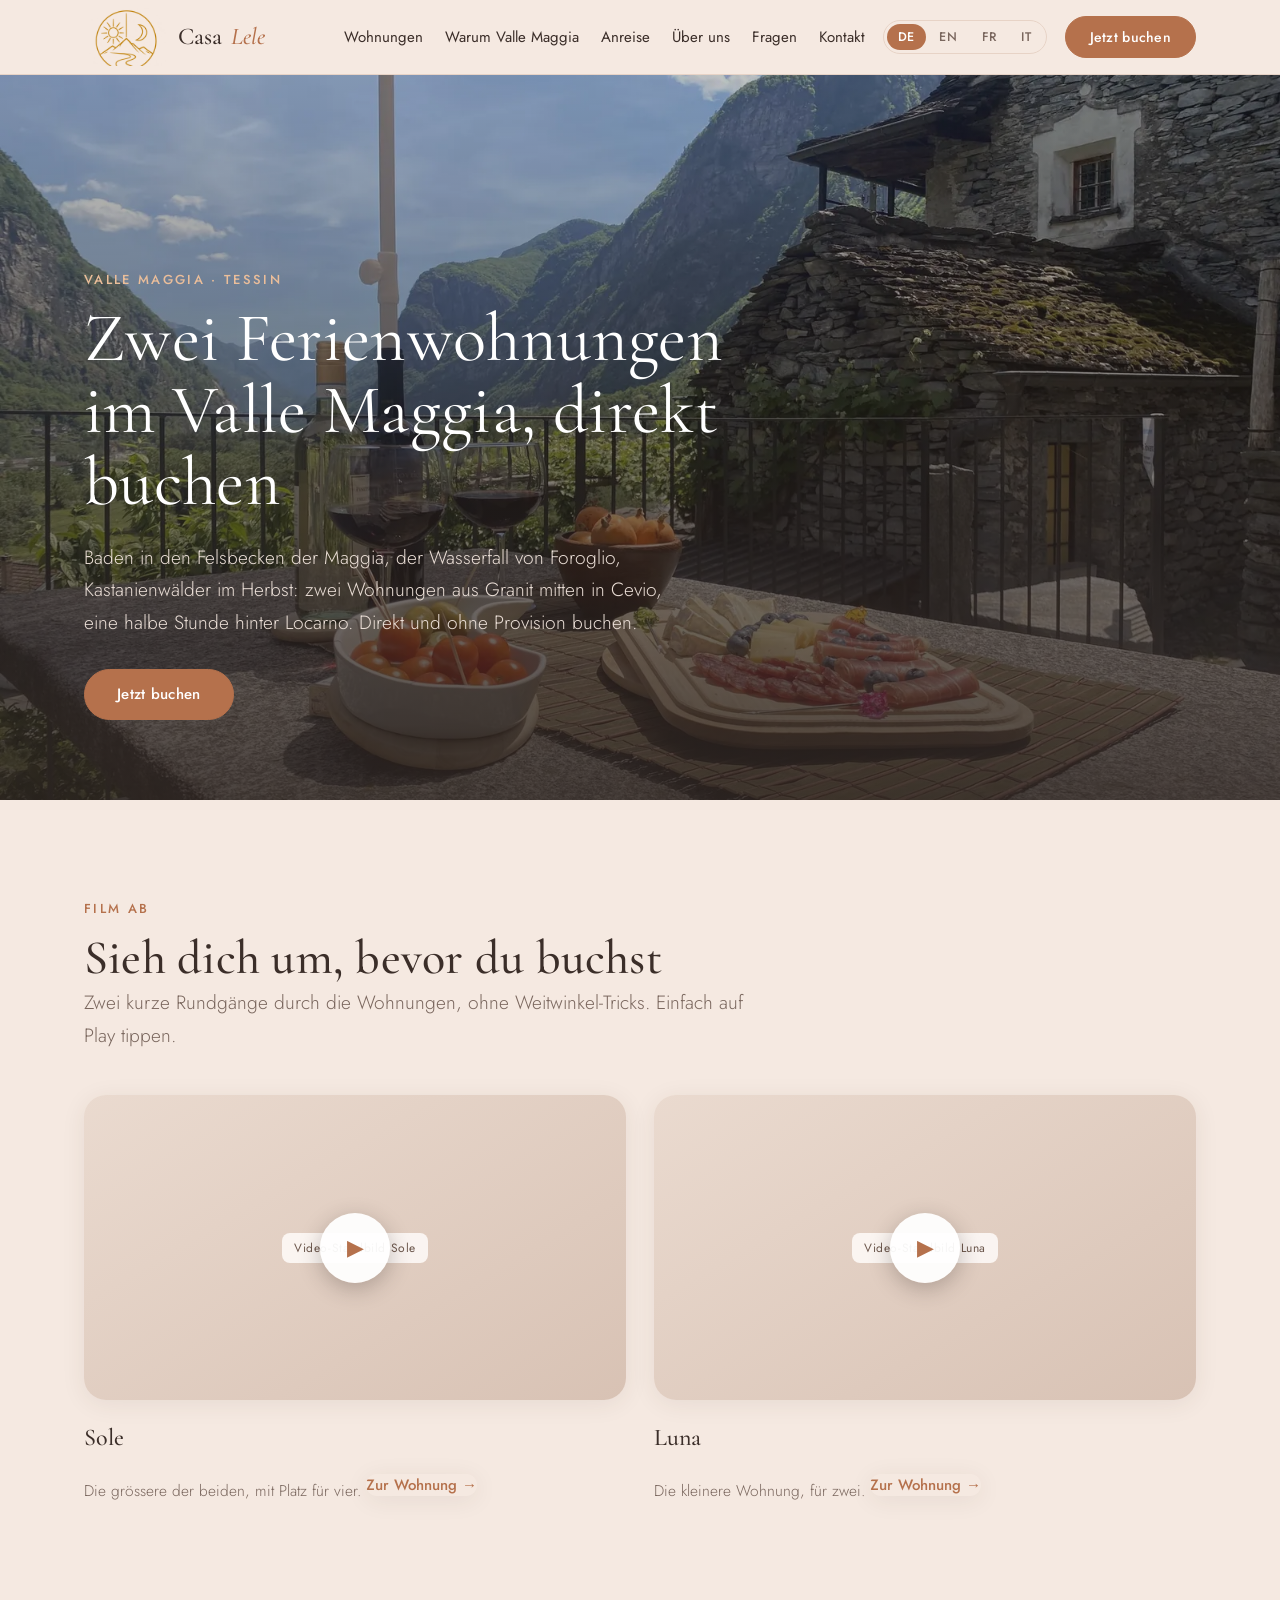
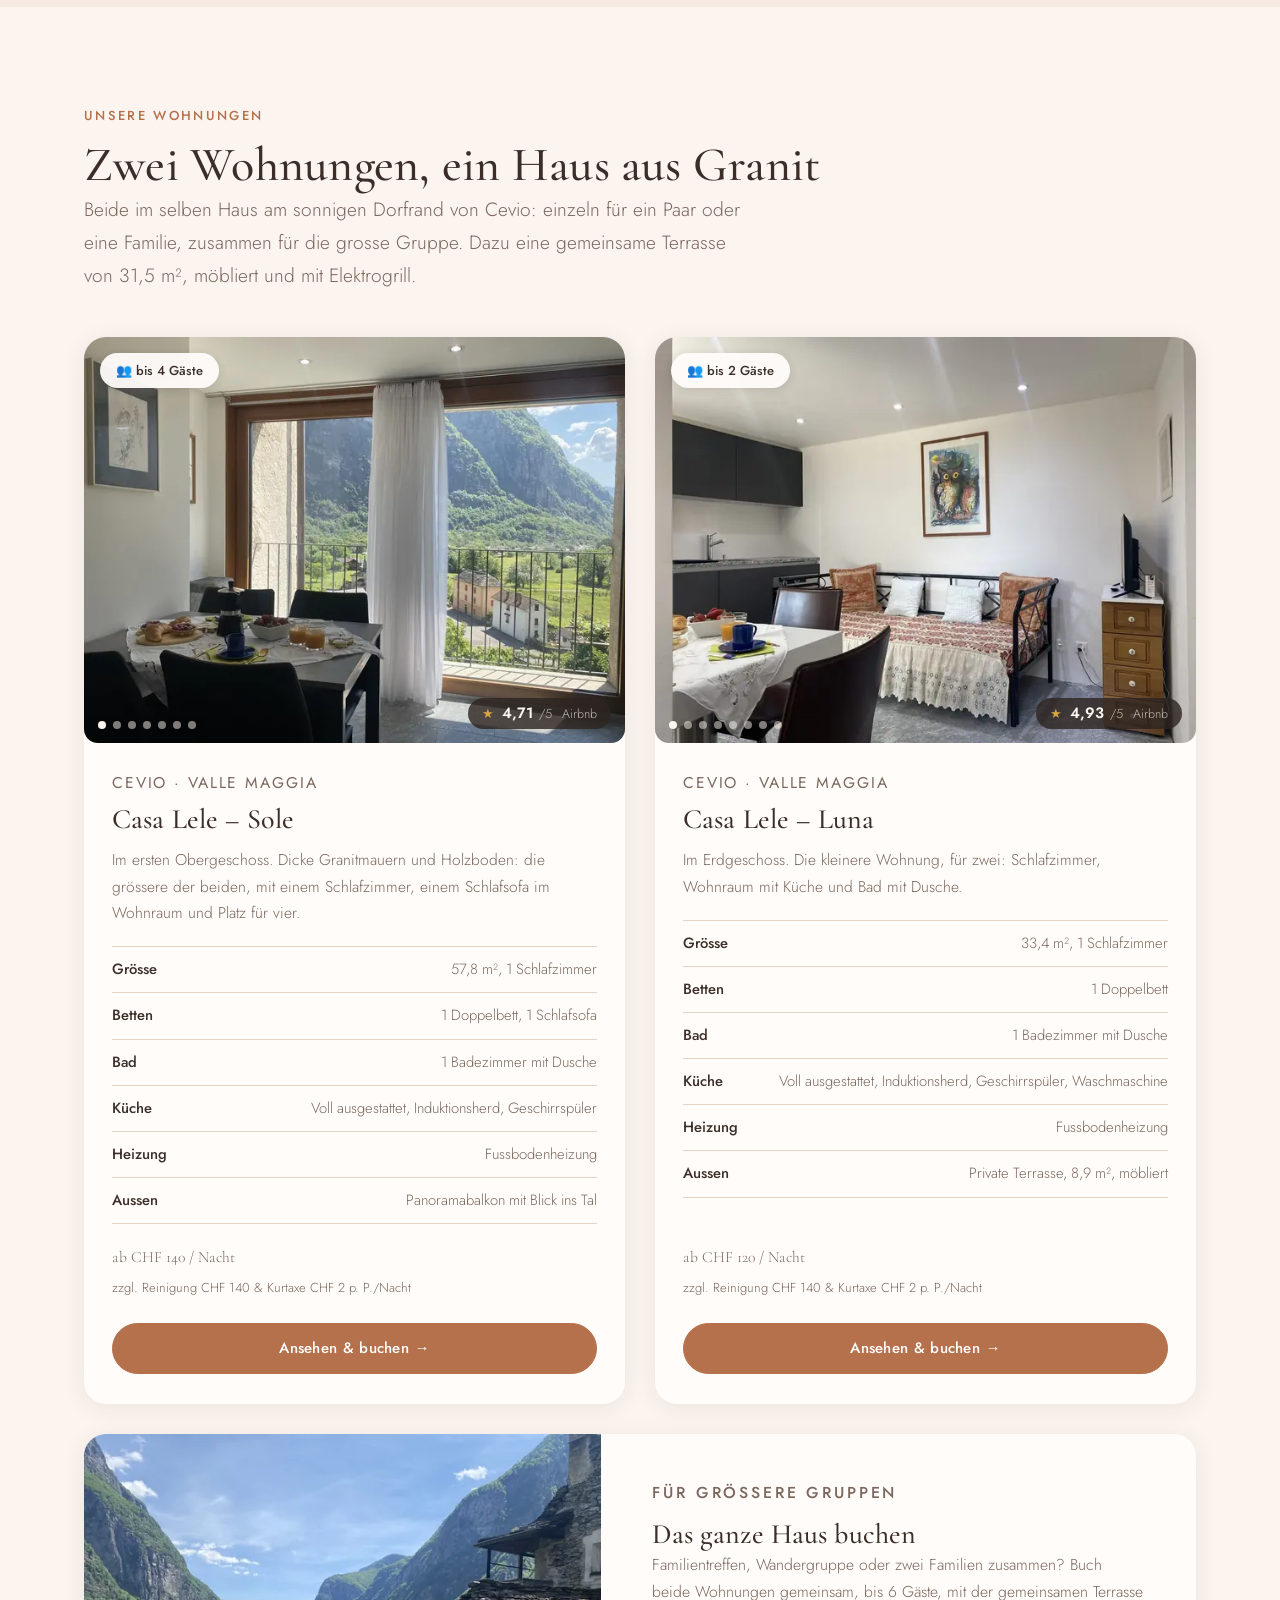
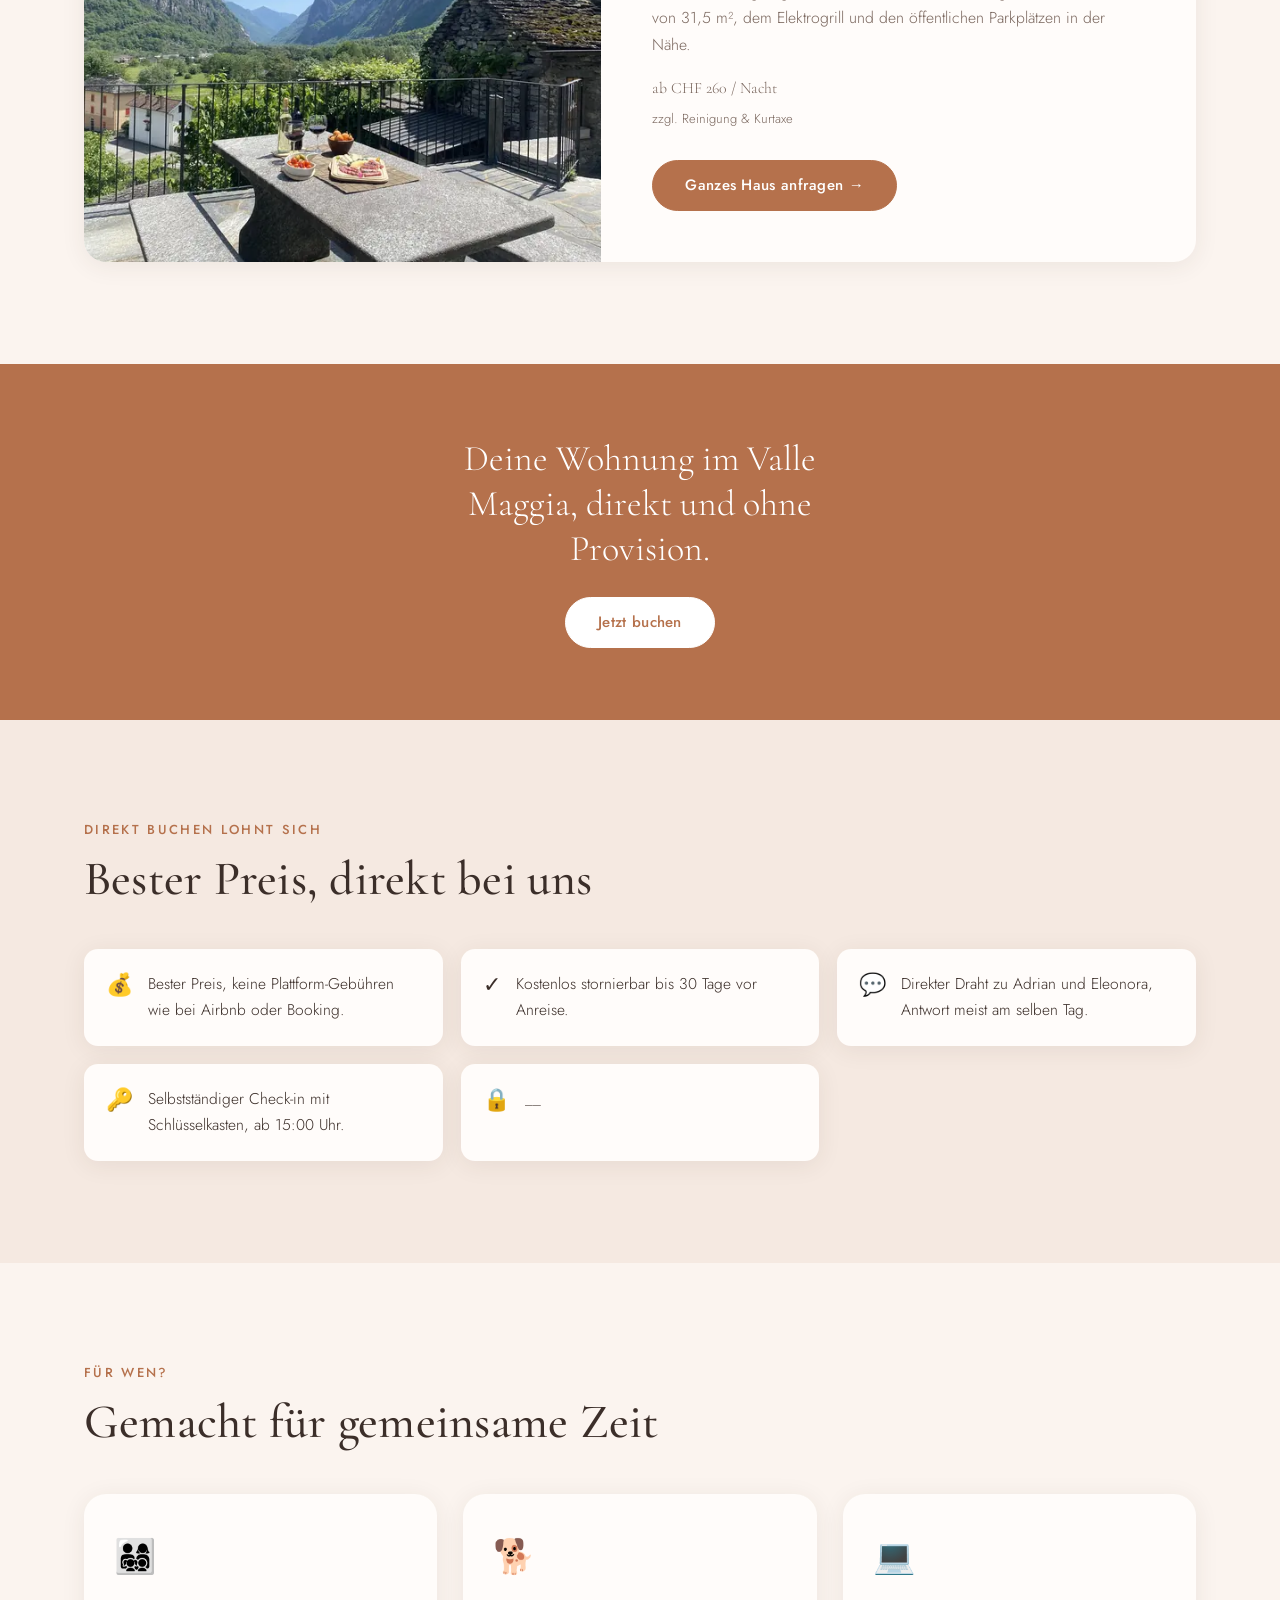
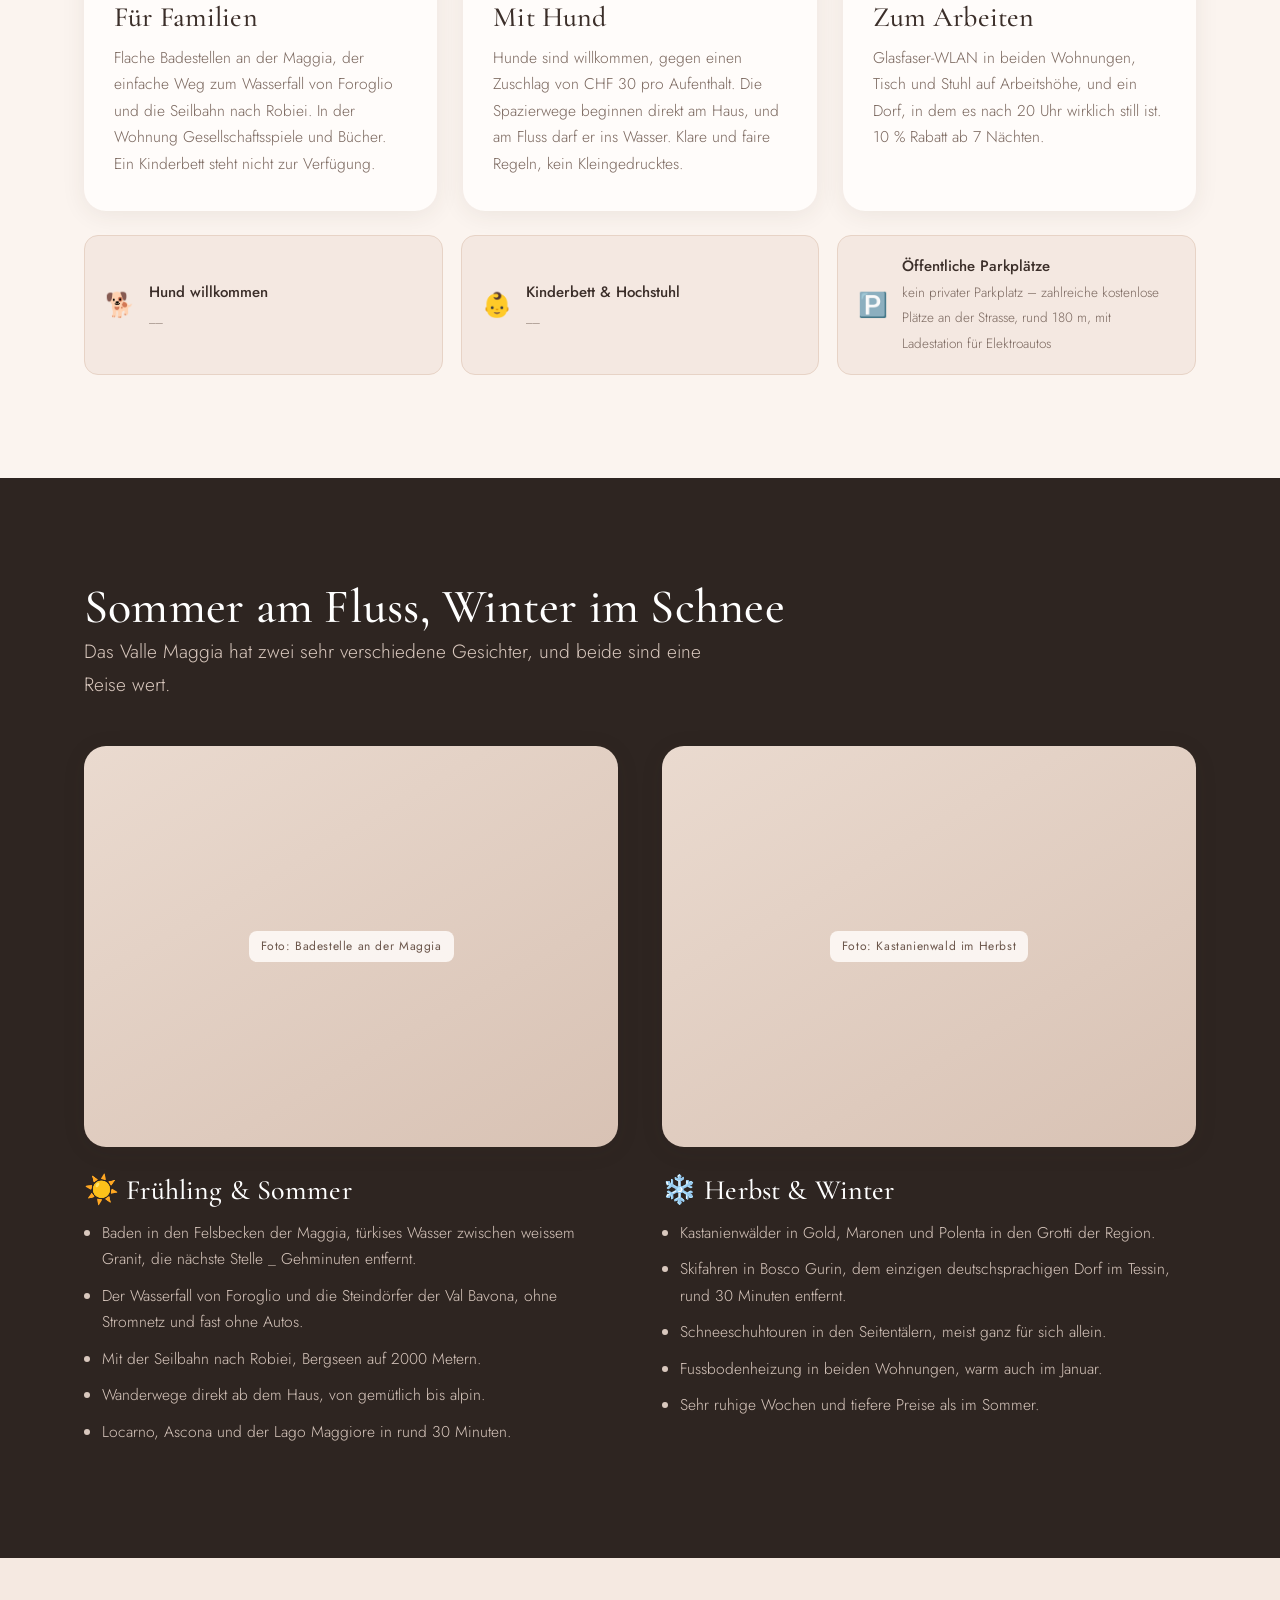
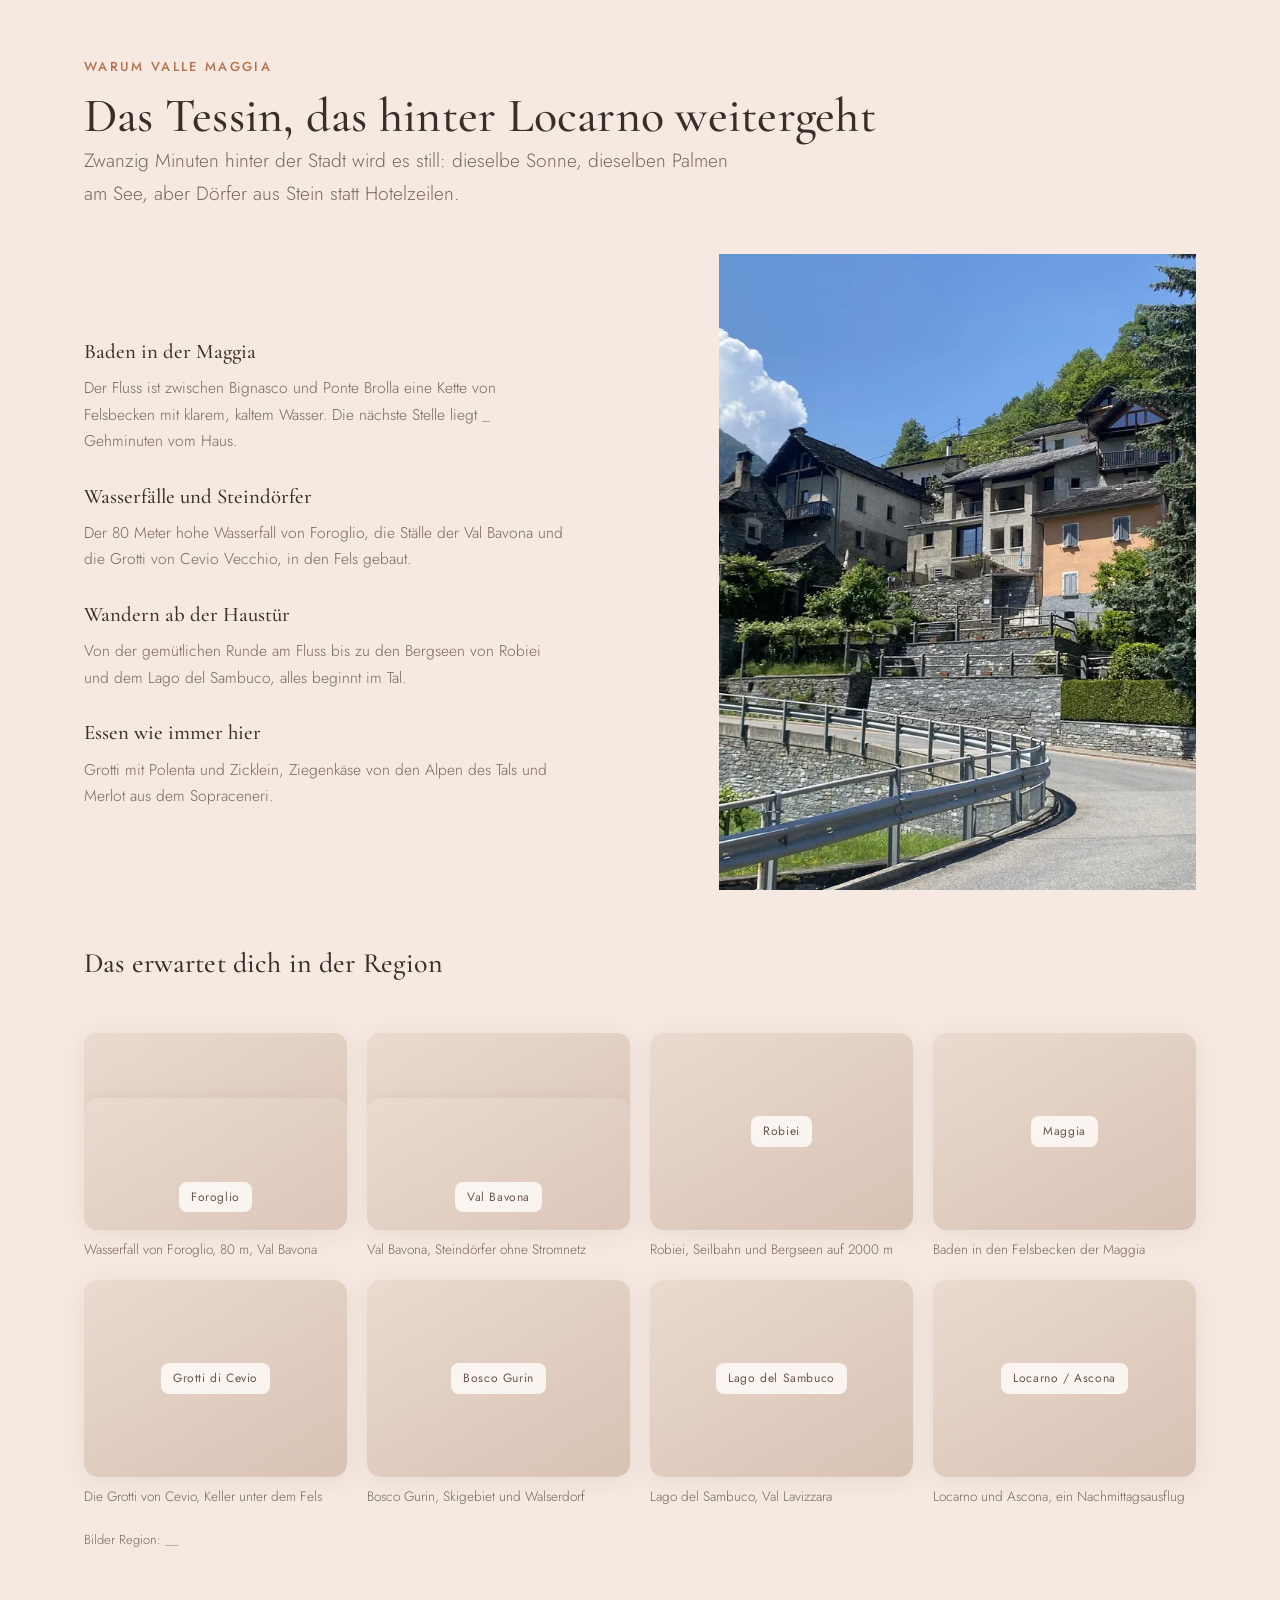
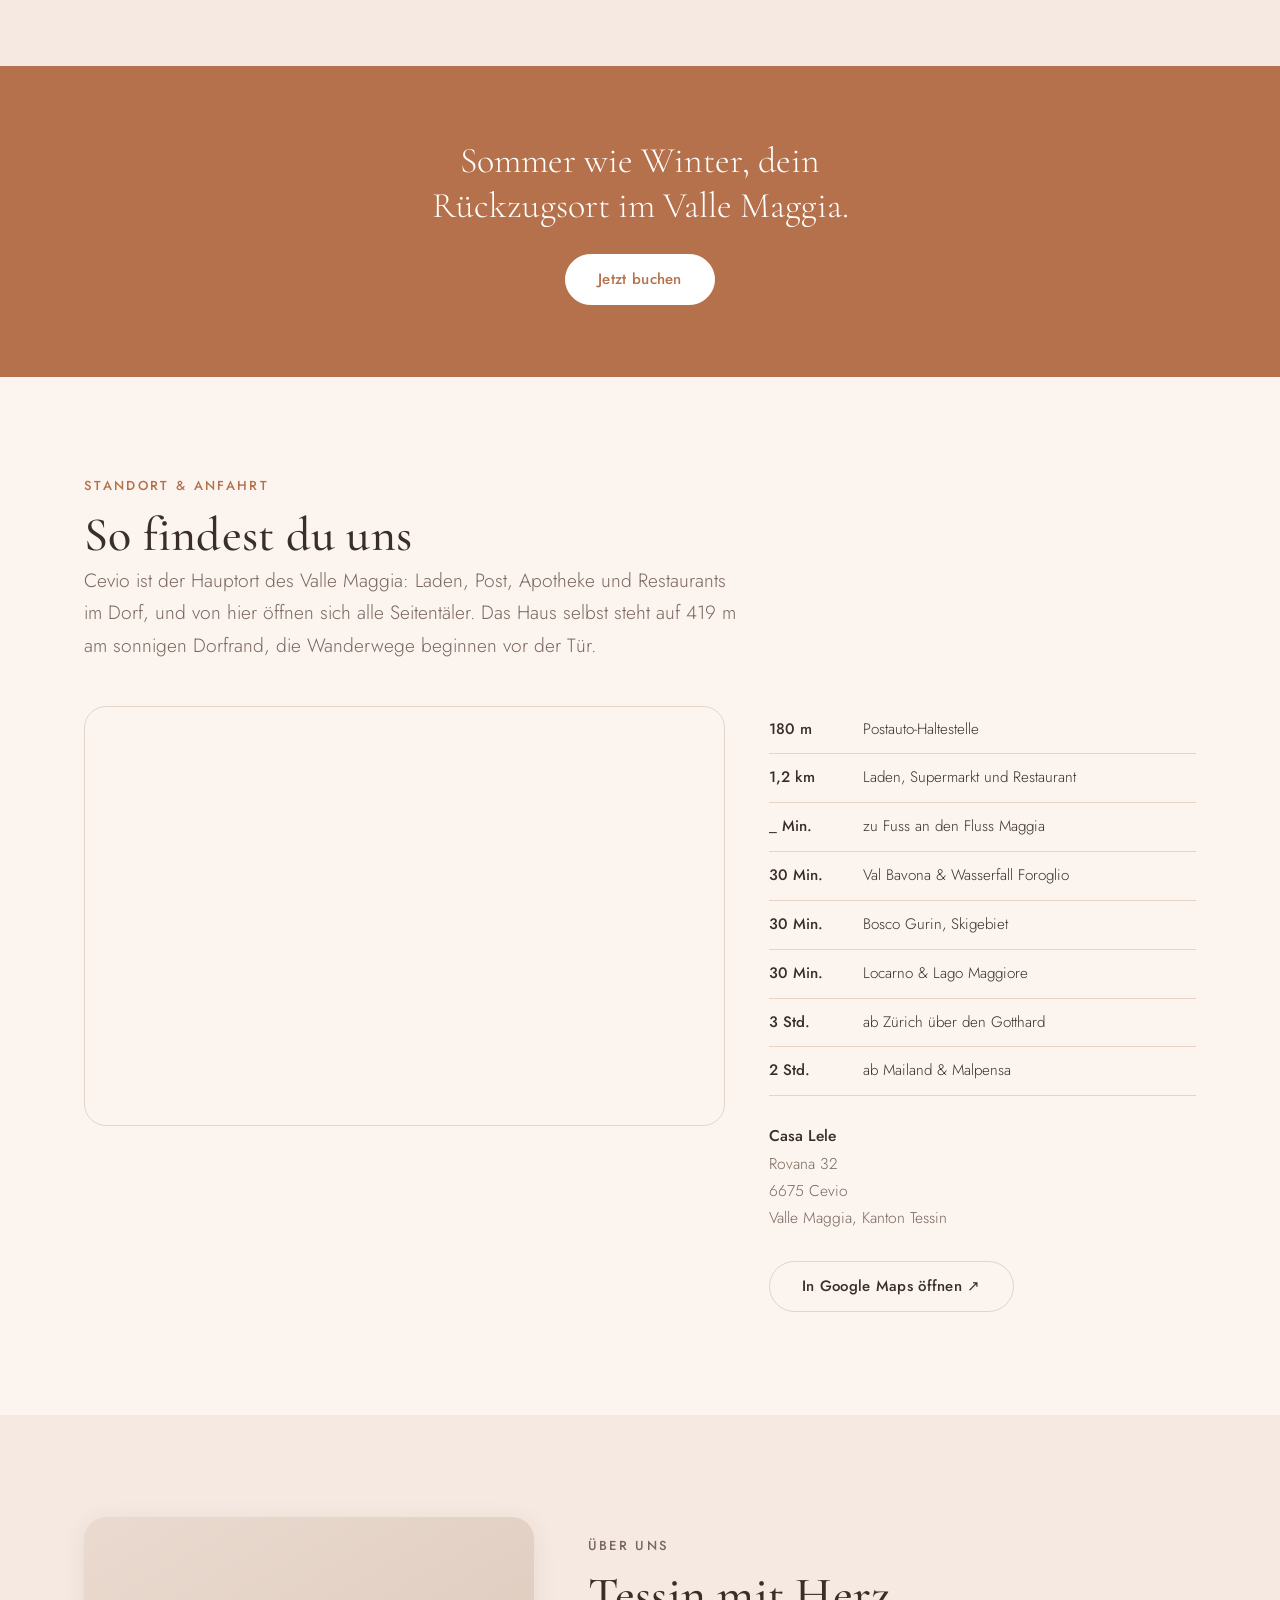
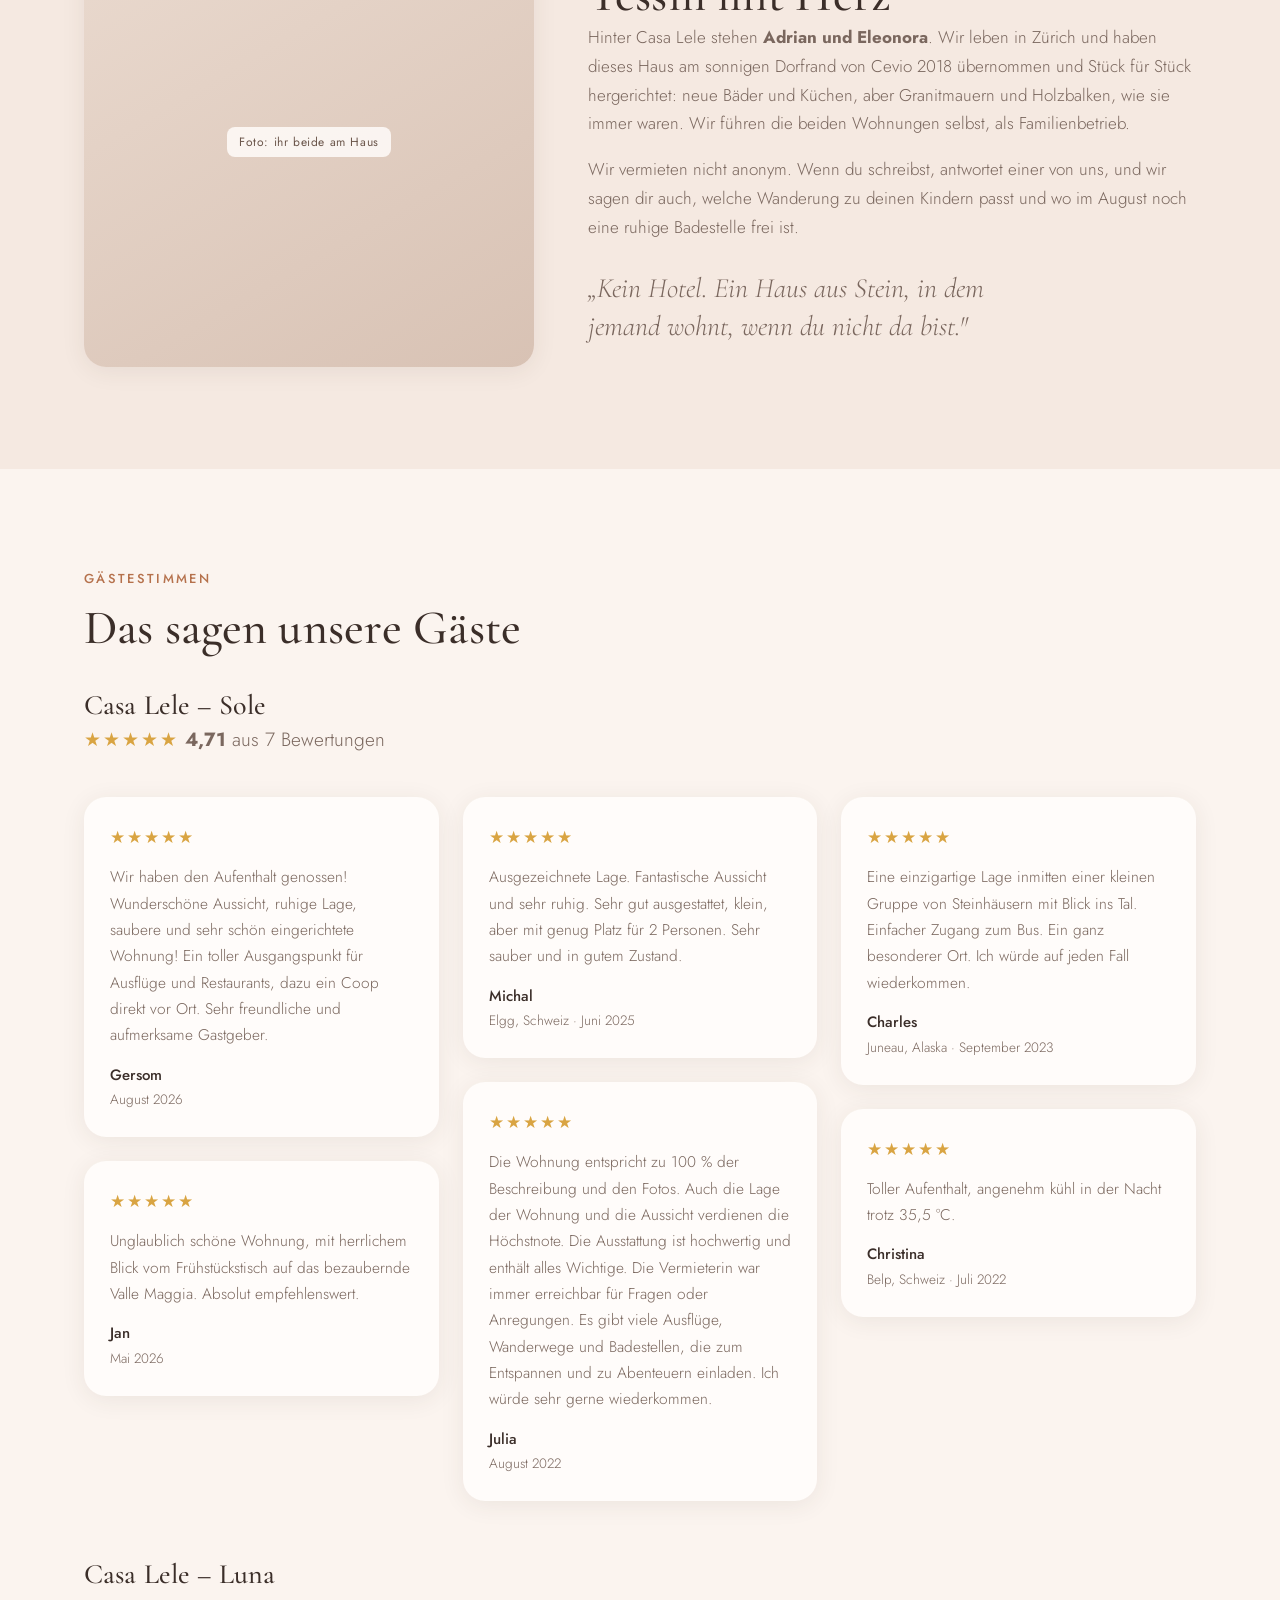
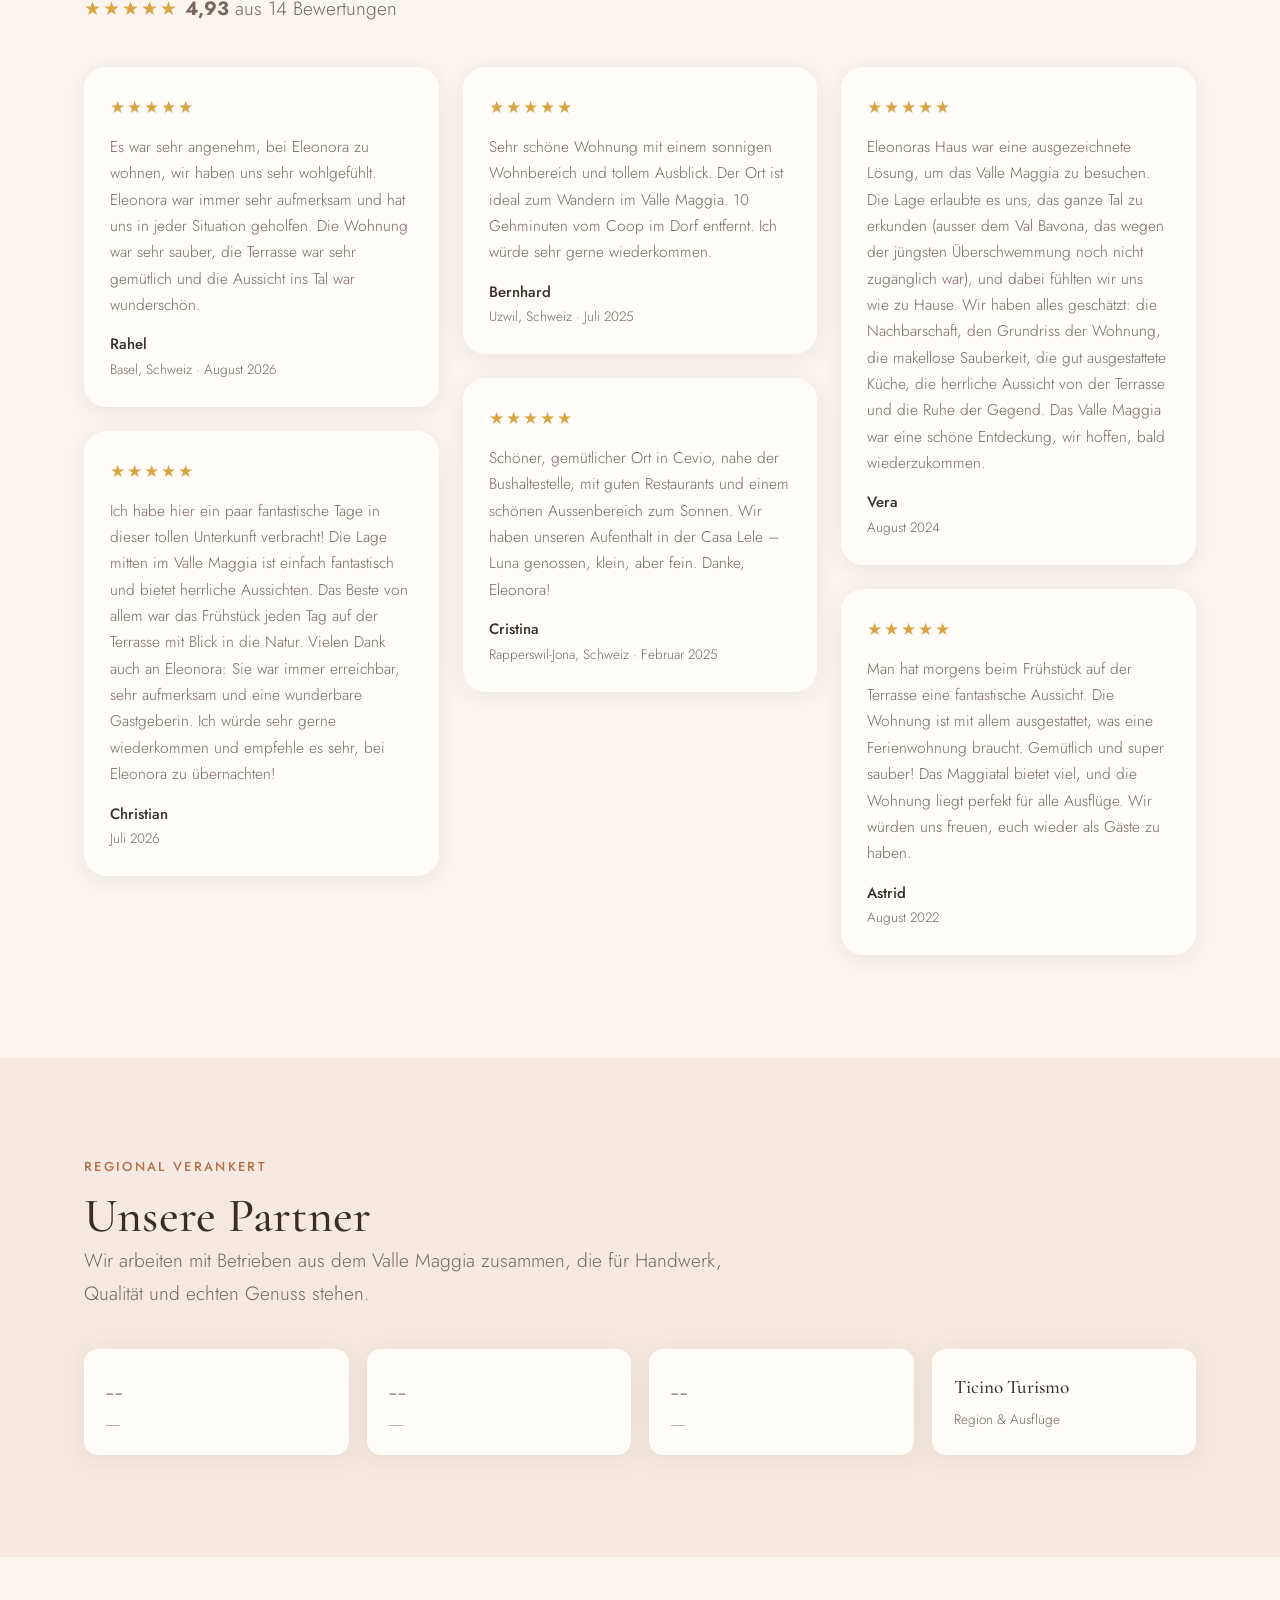
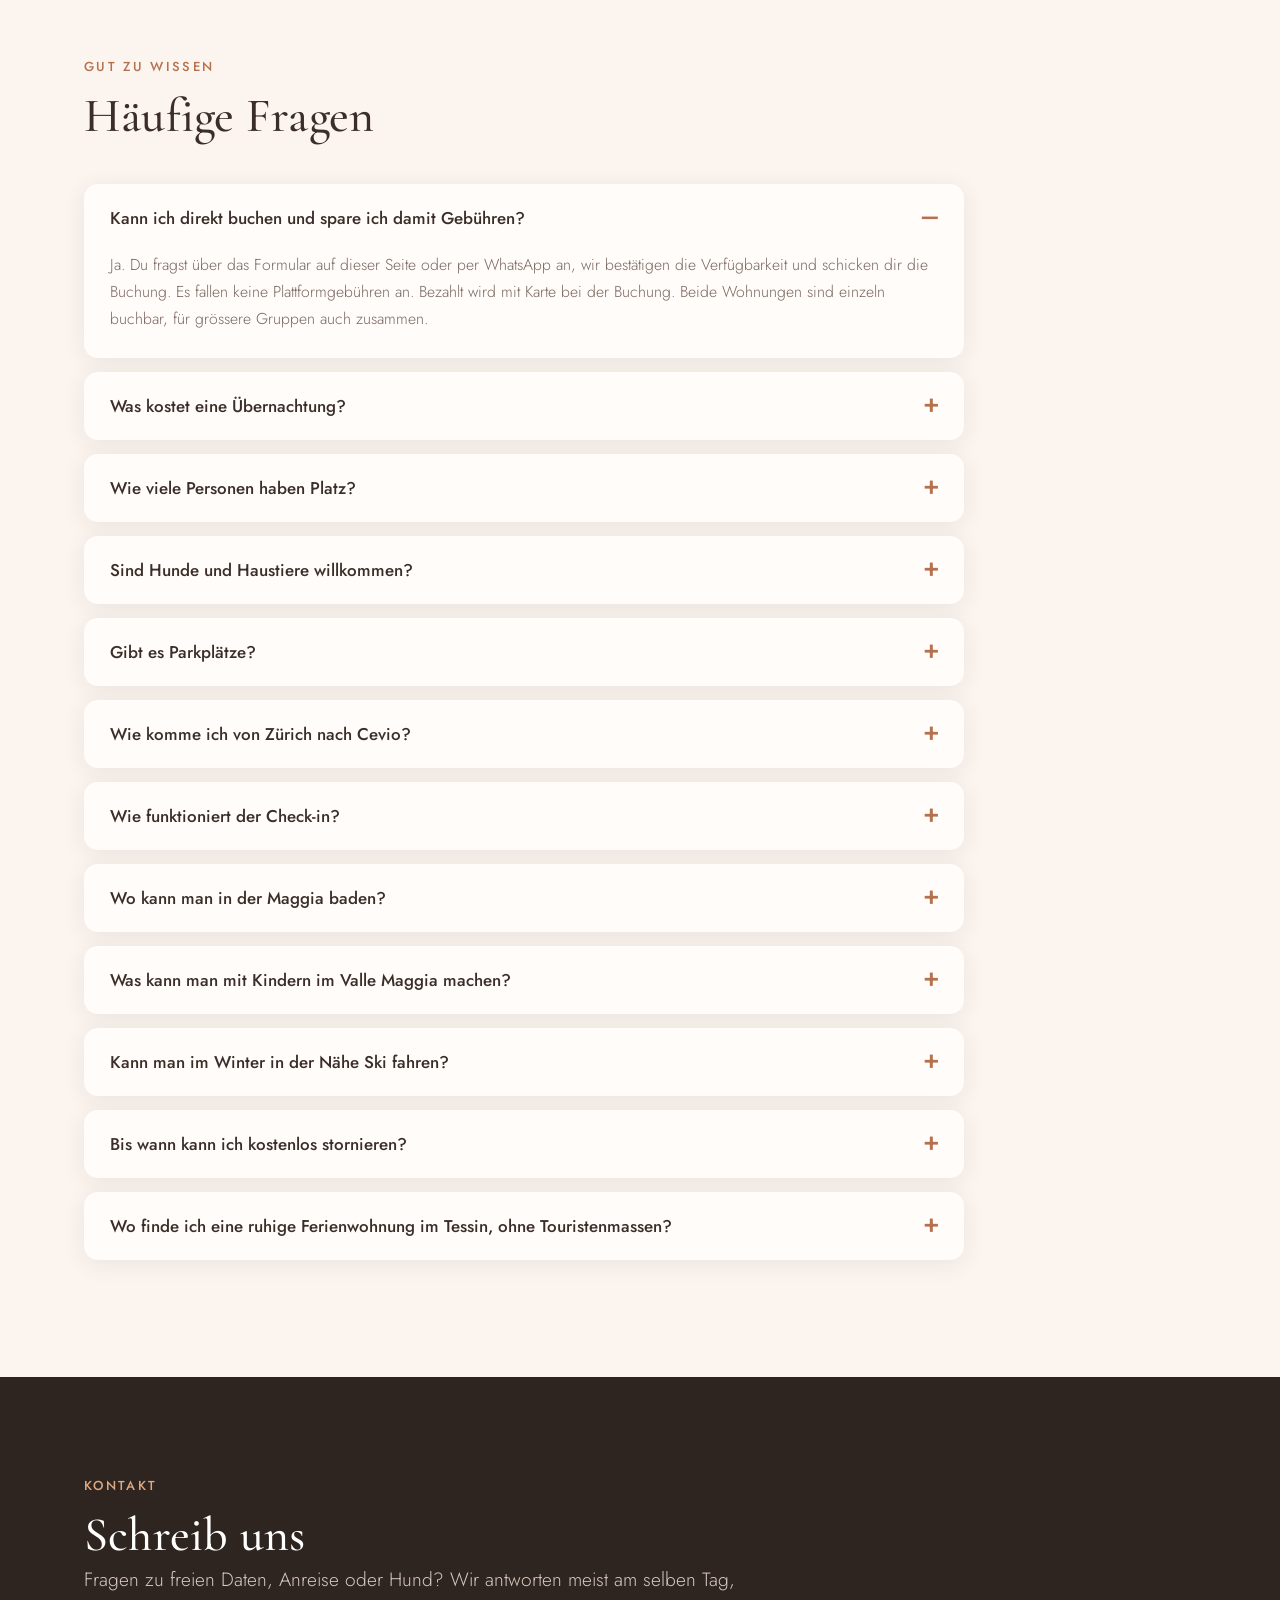
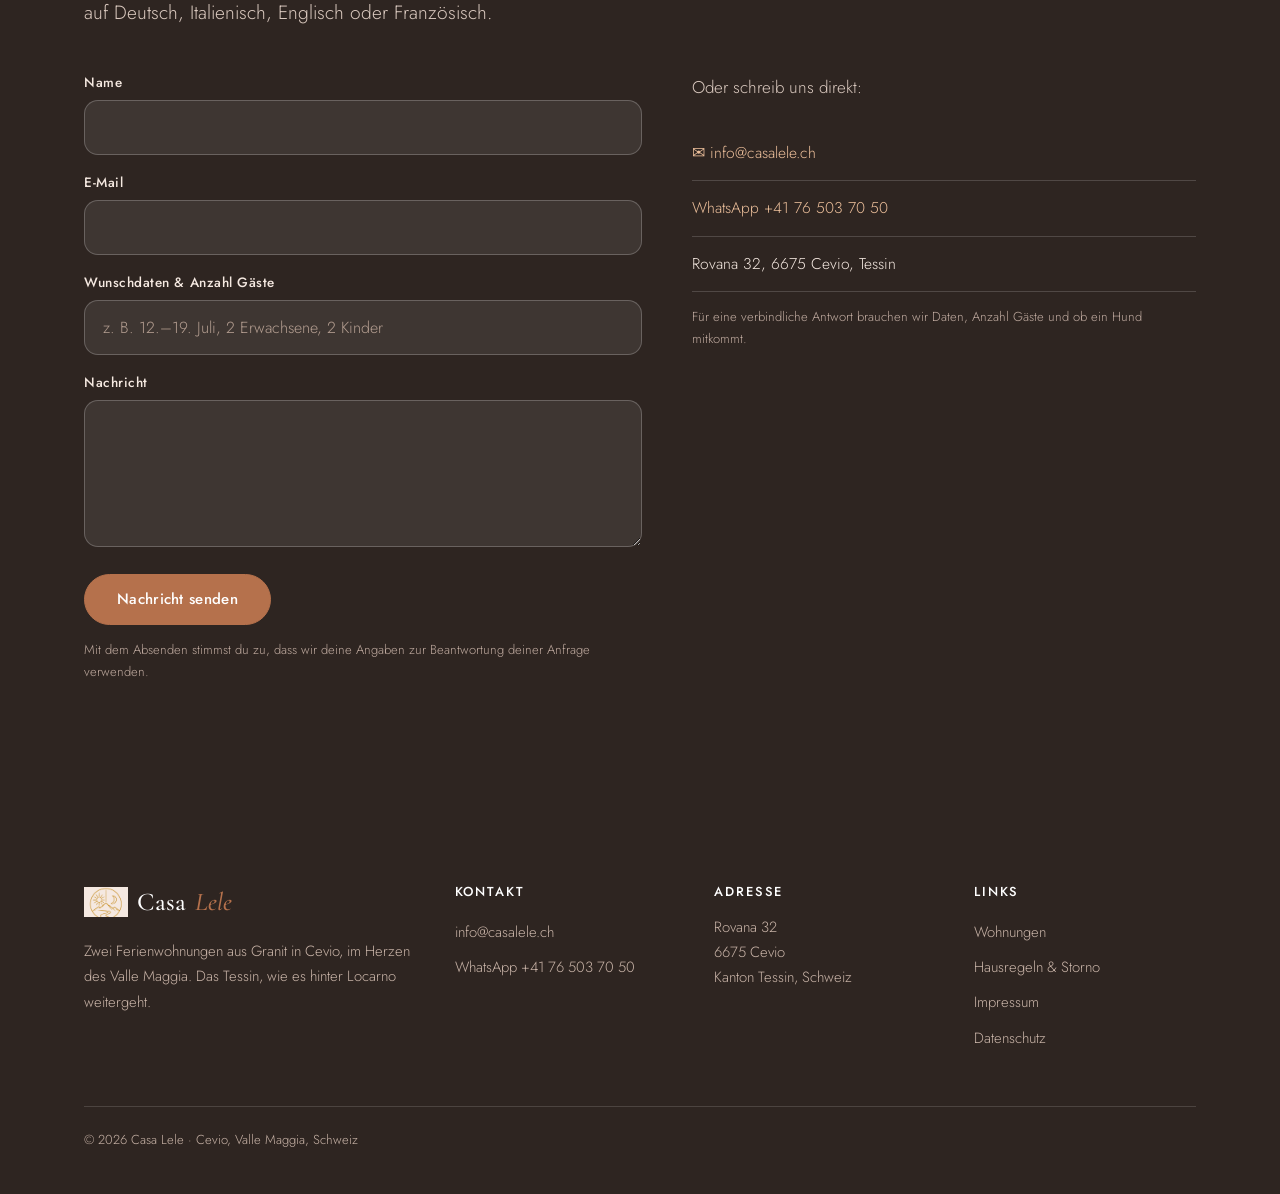
==== commit 31f8aadc: "El logo circular de Ele tambien en el pie" ====
--- a/index.html
+++ b/index.html
@@ -37,7 +37,7 @@
 
 <header class="hdr">
   <div class="hdr__in">
-    <a class="brand" style="display:inline-flex;align-items:center;gap:9px;white-space:nowrap" href="#top"><img class="brand__logo" src="logo/logo-marca-circolare.png" alt="" width="440" height="300" loading="eager" decoding="async" style="height:58px;width:auto;flex:0 0 auto;display:block">Casa <em>Lele</em></a>
+    <a class="brand" style="display:inline-flex;align-items:center;gap:9px;white-space:nowrap" href="#top"><img class="brand__logo" src="logo/logo-marca-circolare.png" alt="" loading="eager" decoding="async" style="height:58px;width:auto;flex:0 0 auto;display:block">Casa <em>Lele</em></a>
     <button class="burger" id="burger" aria-expanded="false" aria-controls="nav">Menü</button>
     <nav class="nav" id="nav">
       <a href="#wohnungen">Wohnungen</a>
@@ -405,7 +405,7 @@
   <div class="wrap">
     <div class="ft__cols">
       <div>
-        <a class="brand" style="display:inline-flex;align-items:center;gap:9px;white-space:nowrap" href="#top"><img class="brand__logo" src="logo/logo-marca-160.png" alt="" width="160" height="154" loading="eager" decoding="async" style="height:30px;width:auto;flex:0 0 auto;display:block">Casa <em>Lele</em></a>
+        <a class="brand" style="display:inline-flex;align-items:center;gap:9px;white-space:nowrap" href="#top"><img class="brand__logo" src="logo/logo-marca-circolare.png" alt="" loading="eager" decoding="async" style="height:30px;width:auto;flex:0 0 auto;display:block">Casa <em>Lele</em></a>
         <p style="margin-top:14px">Zwei Ferienwohnungen aus Granit in Cevio, im Herzen des Valle Maggia. Das Tessin, wie es hinter Locarno weitergeht.</p>
       </div>
       <div><h4>Kontakt</h4>
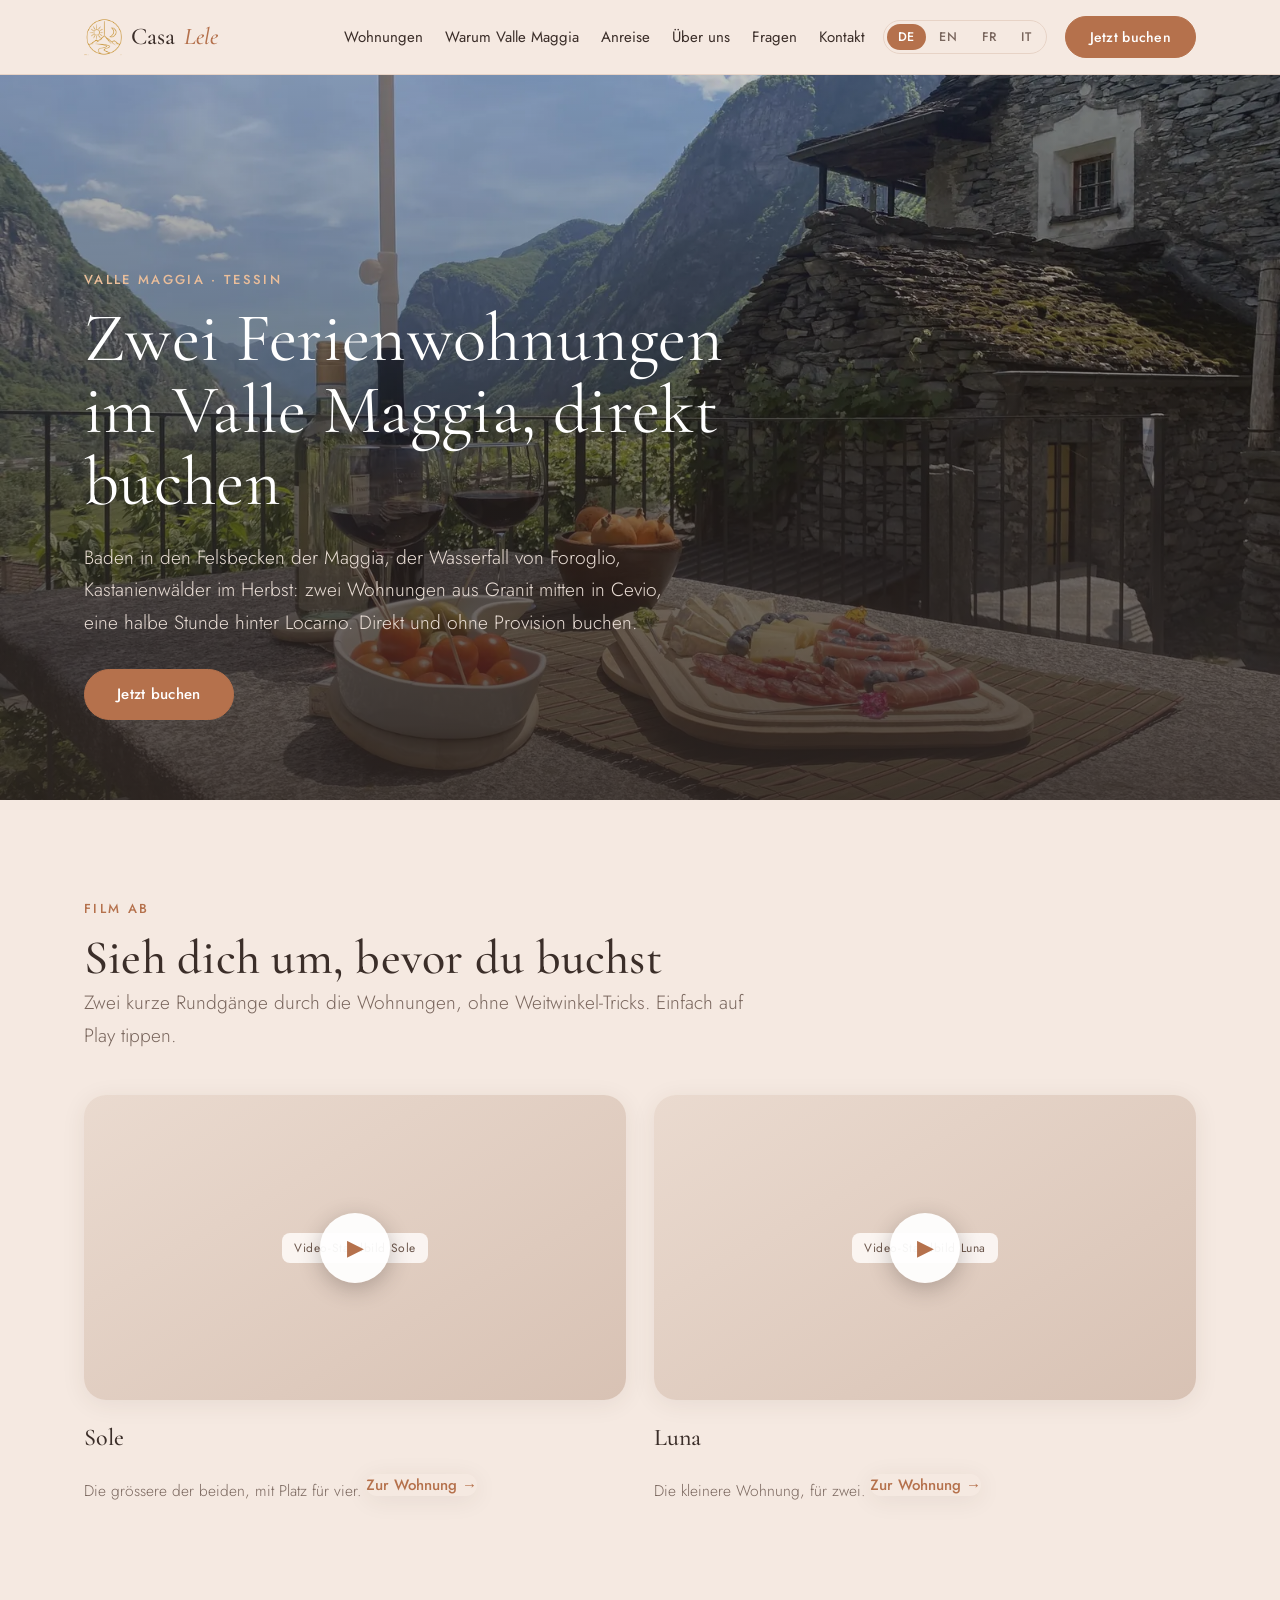
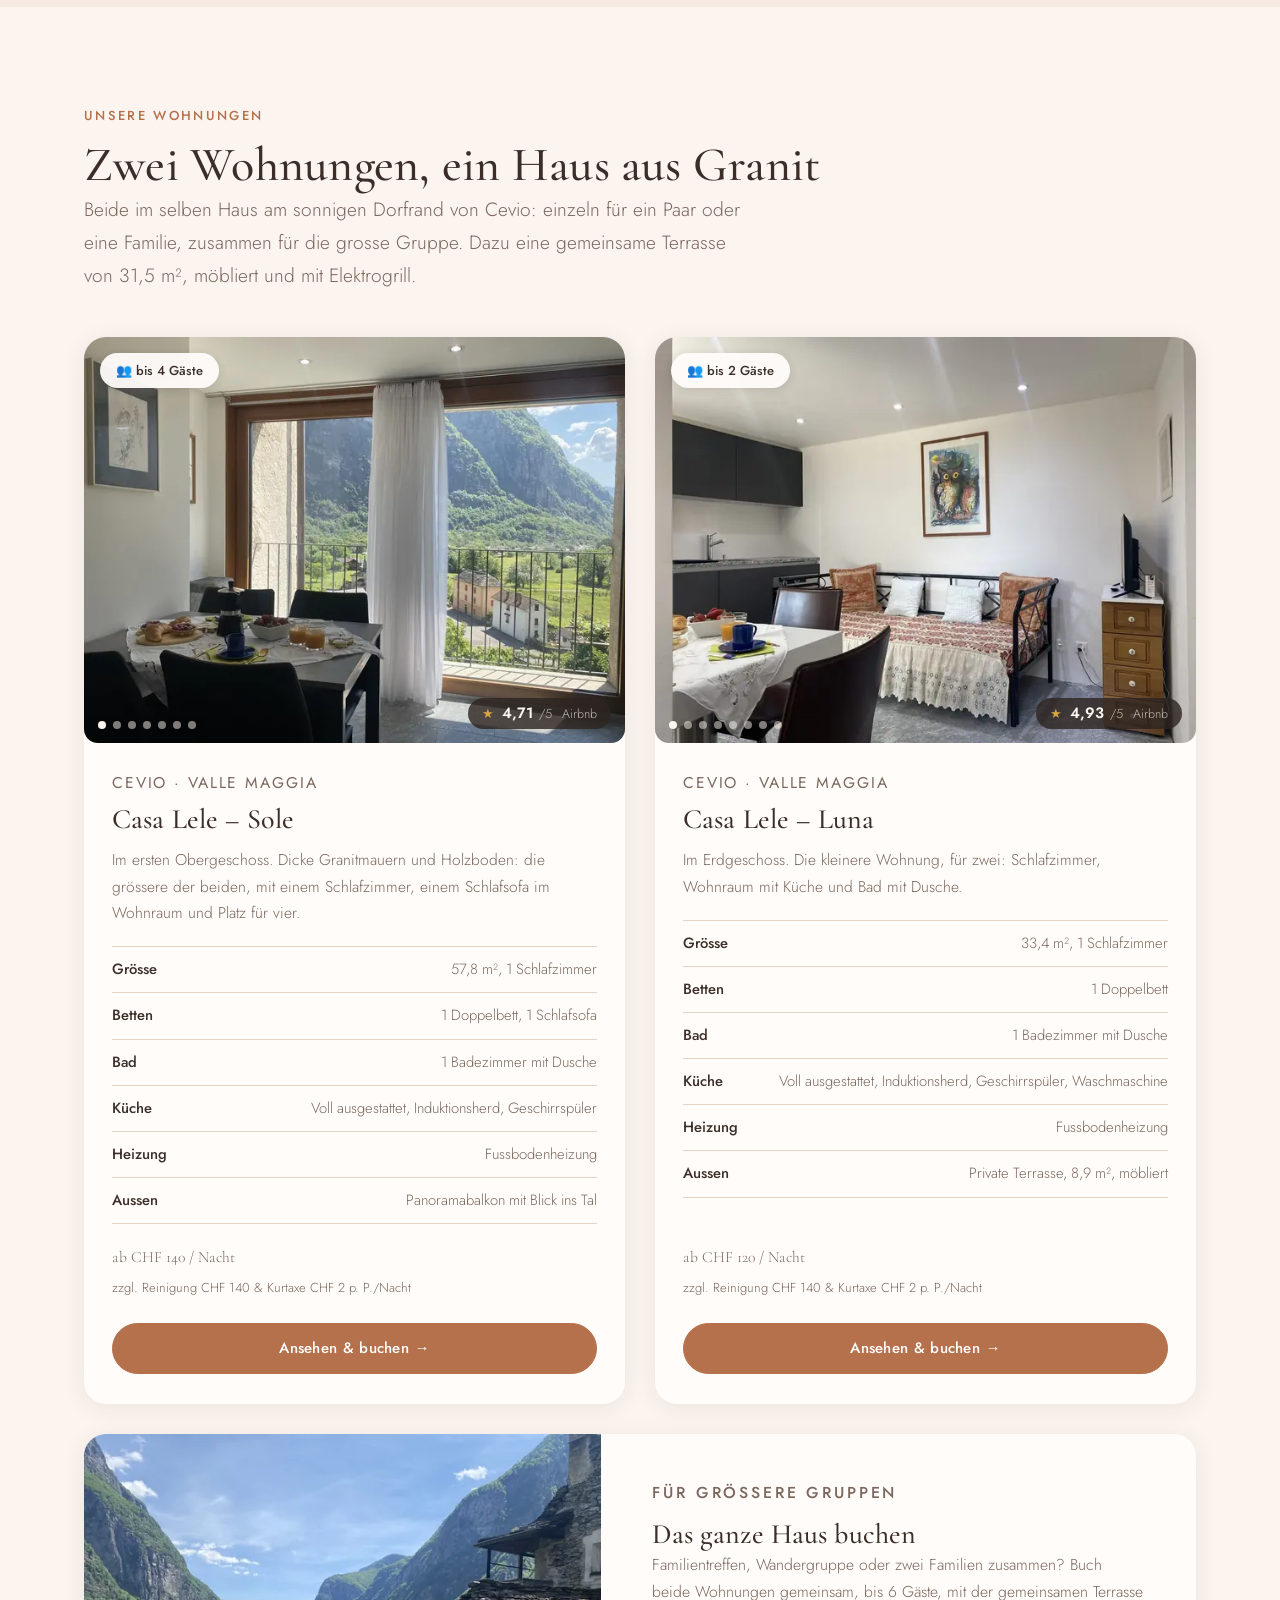
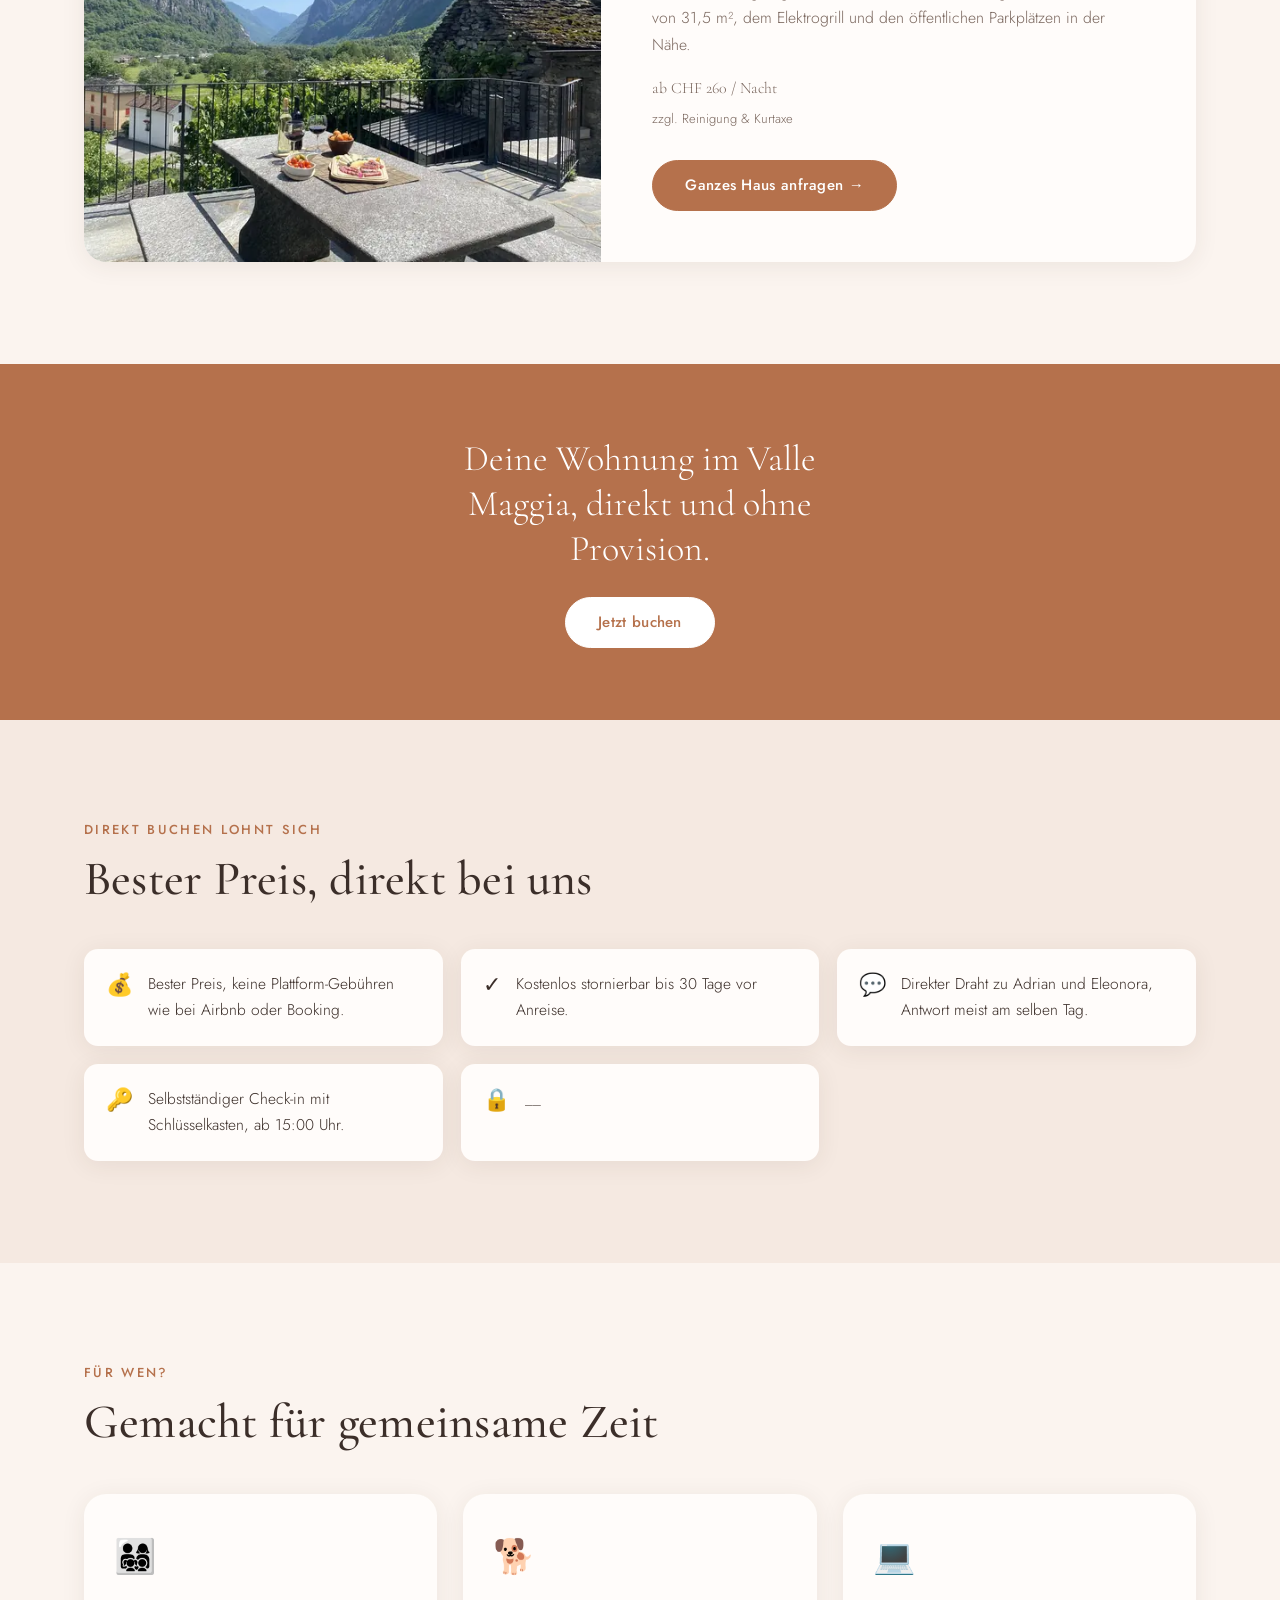
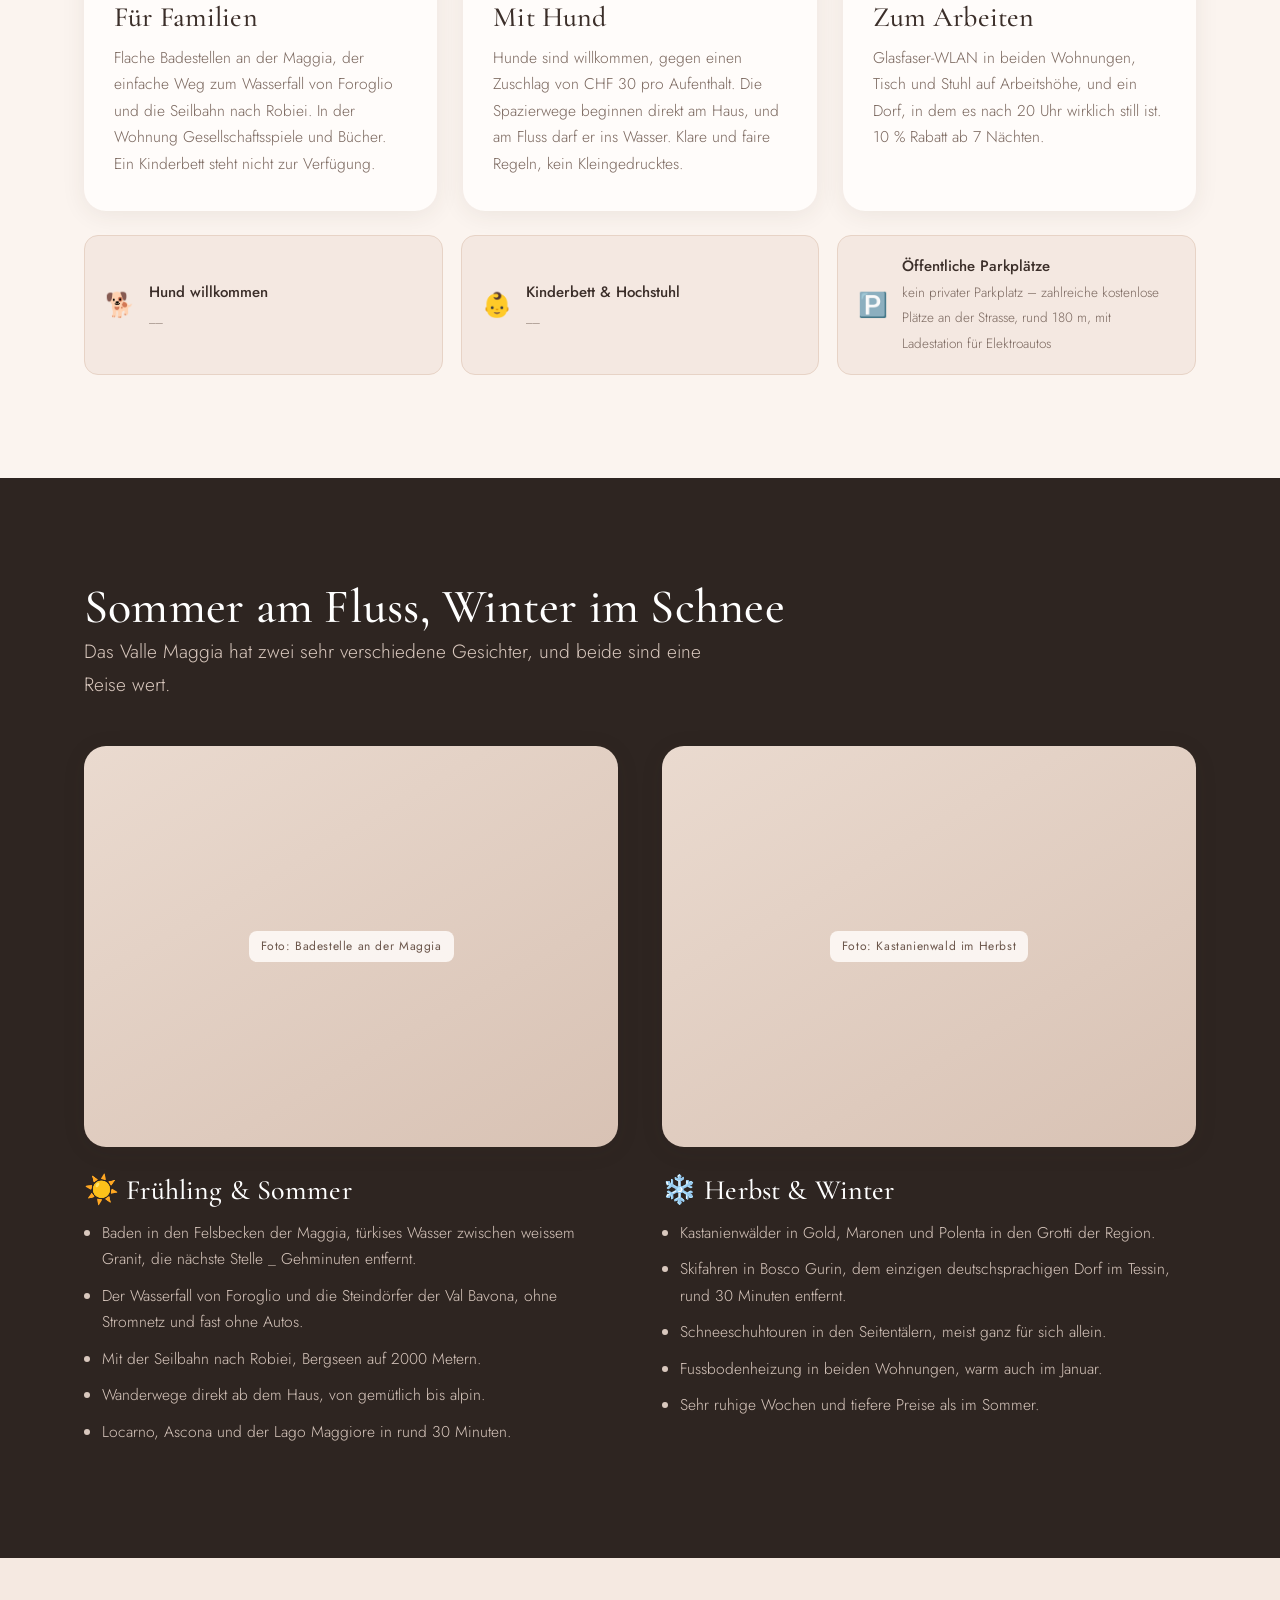
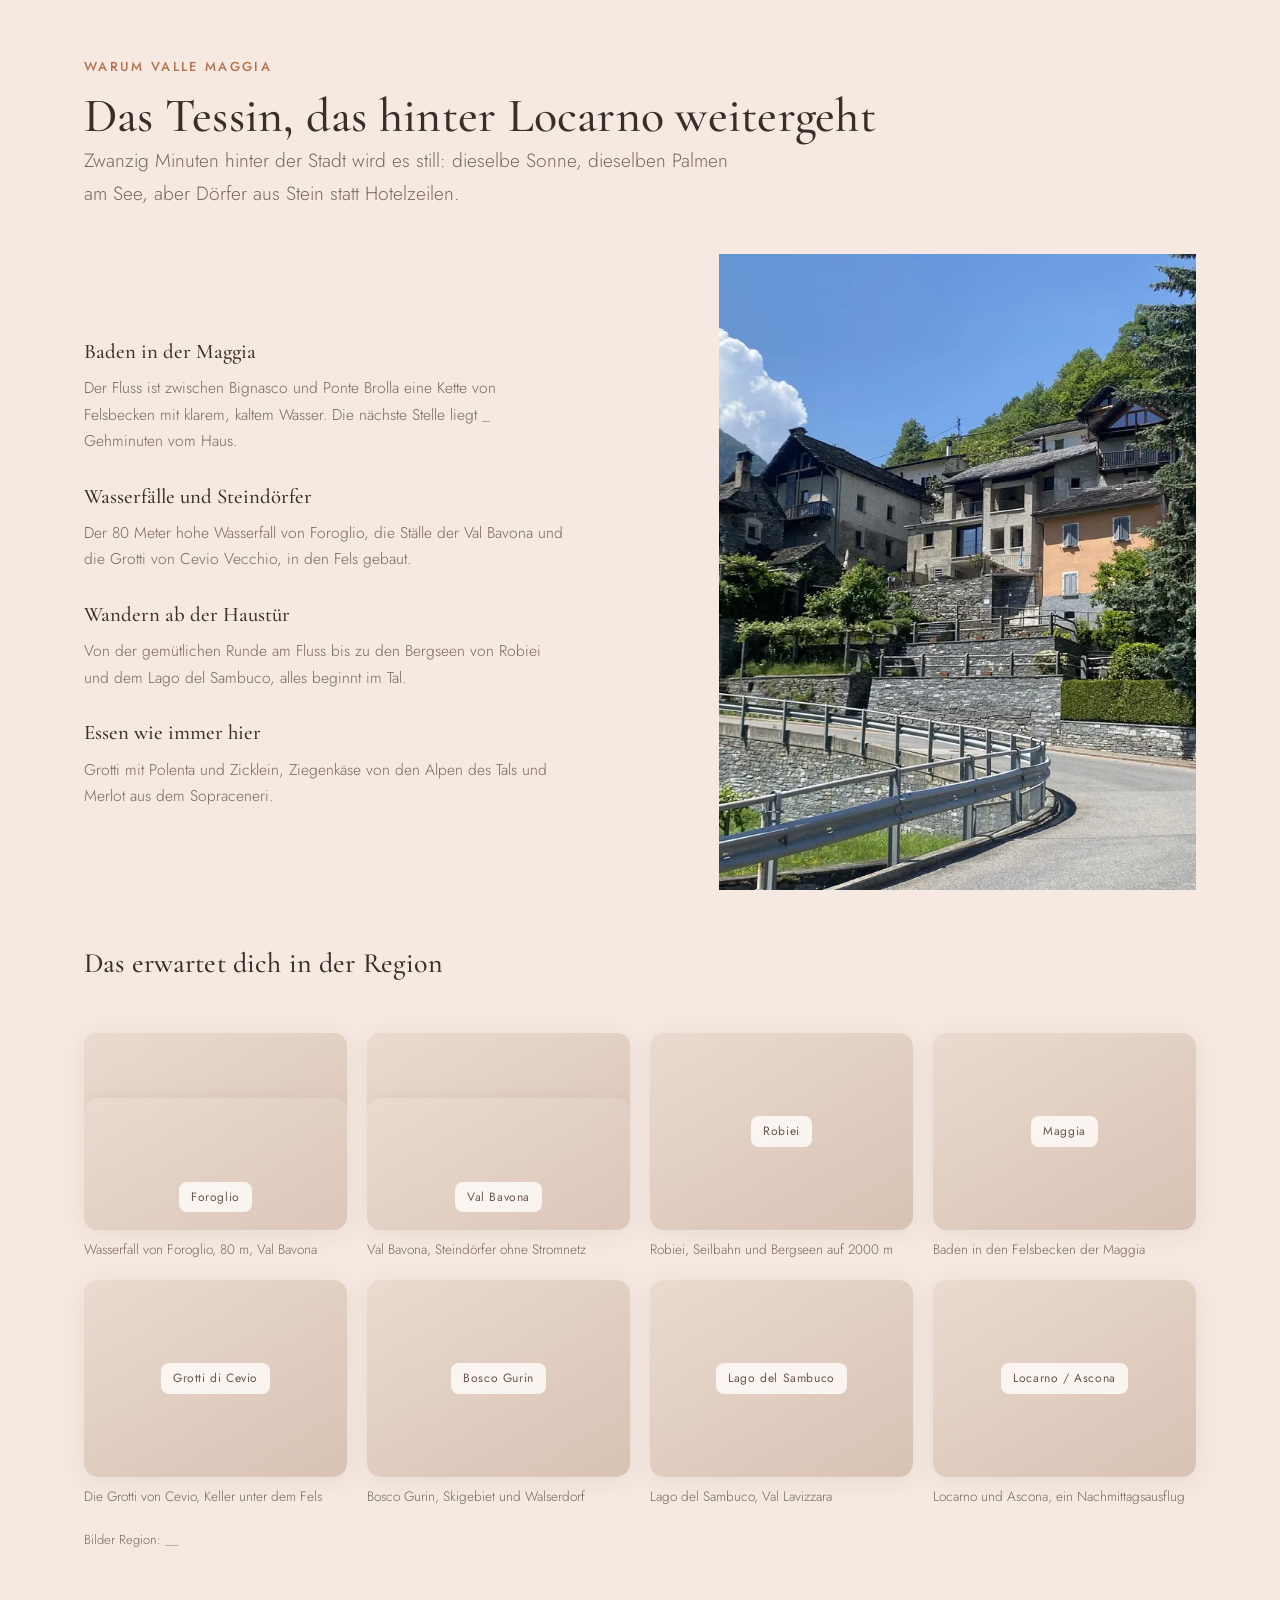
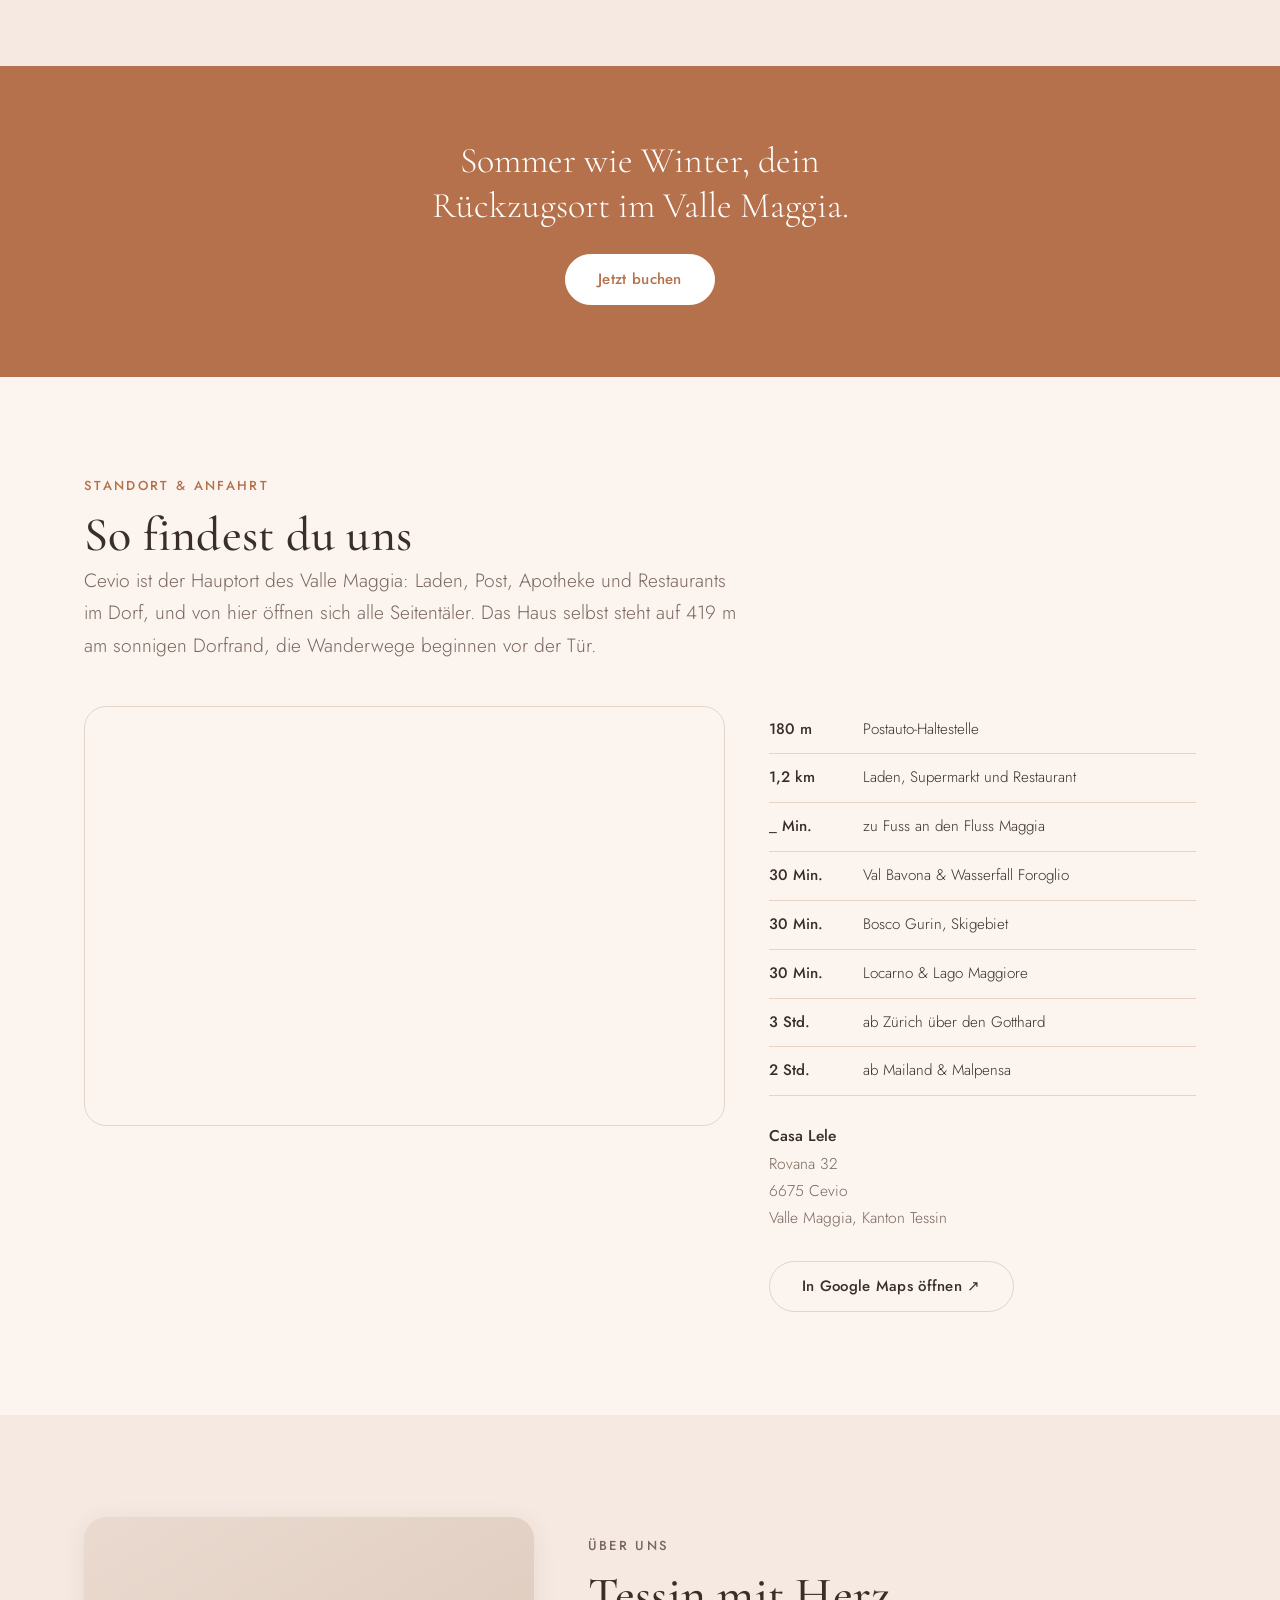
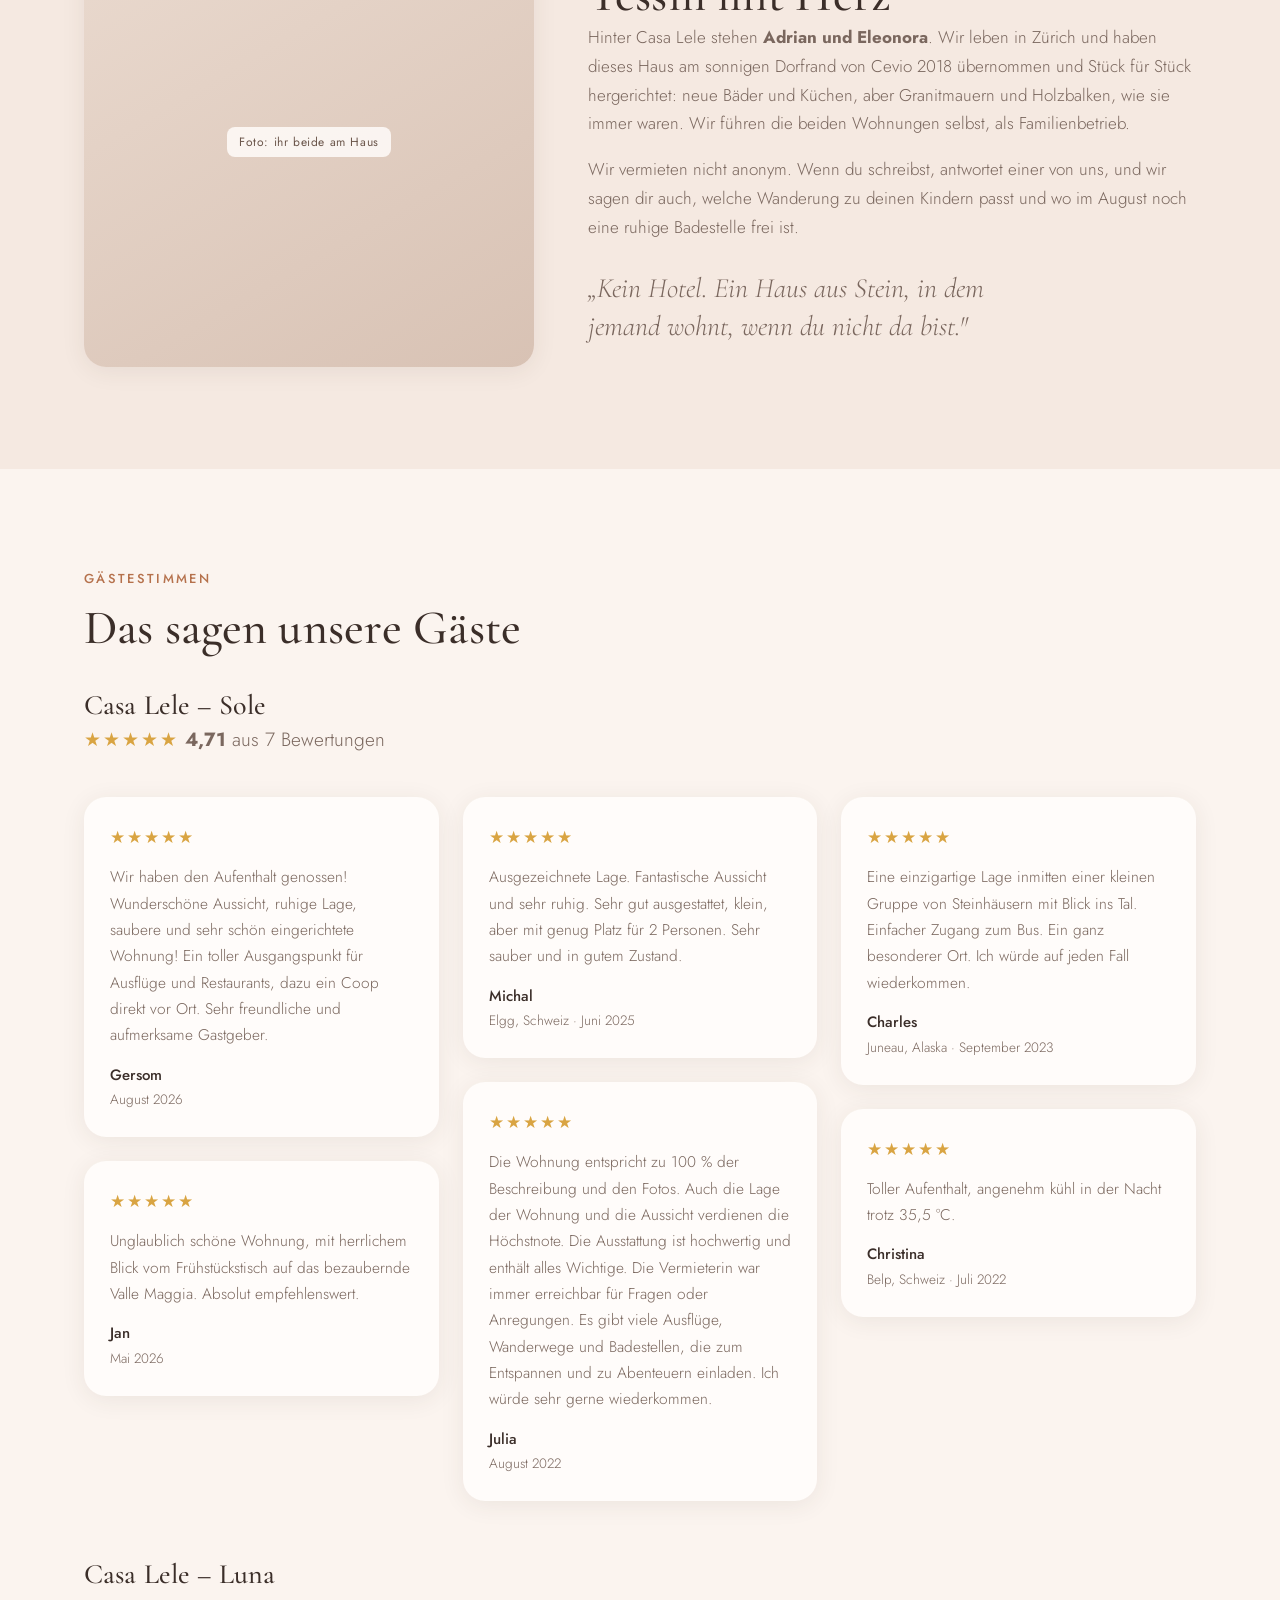
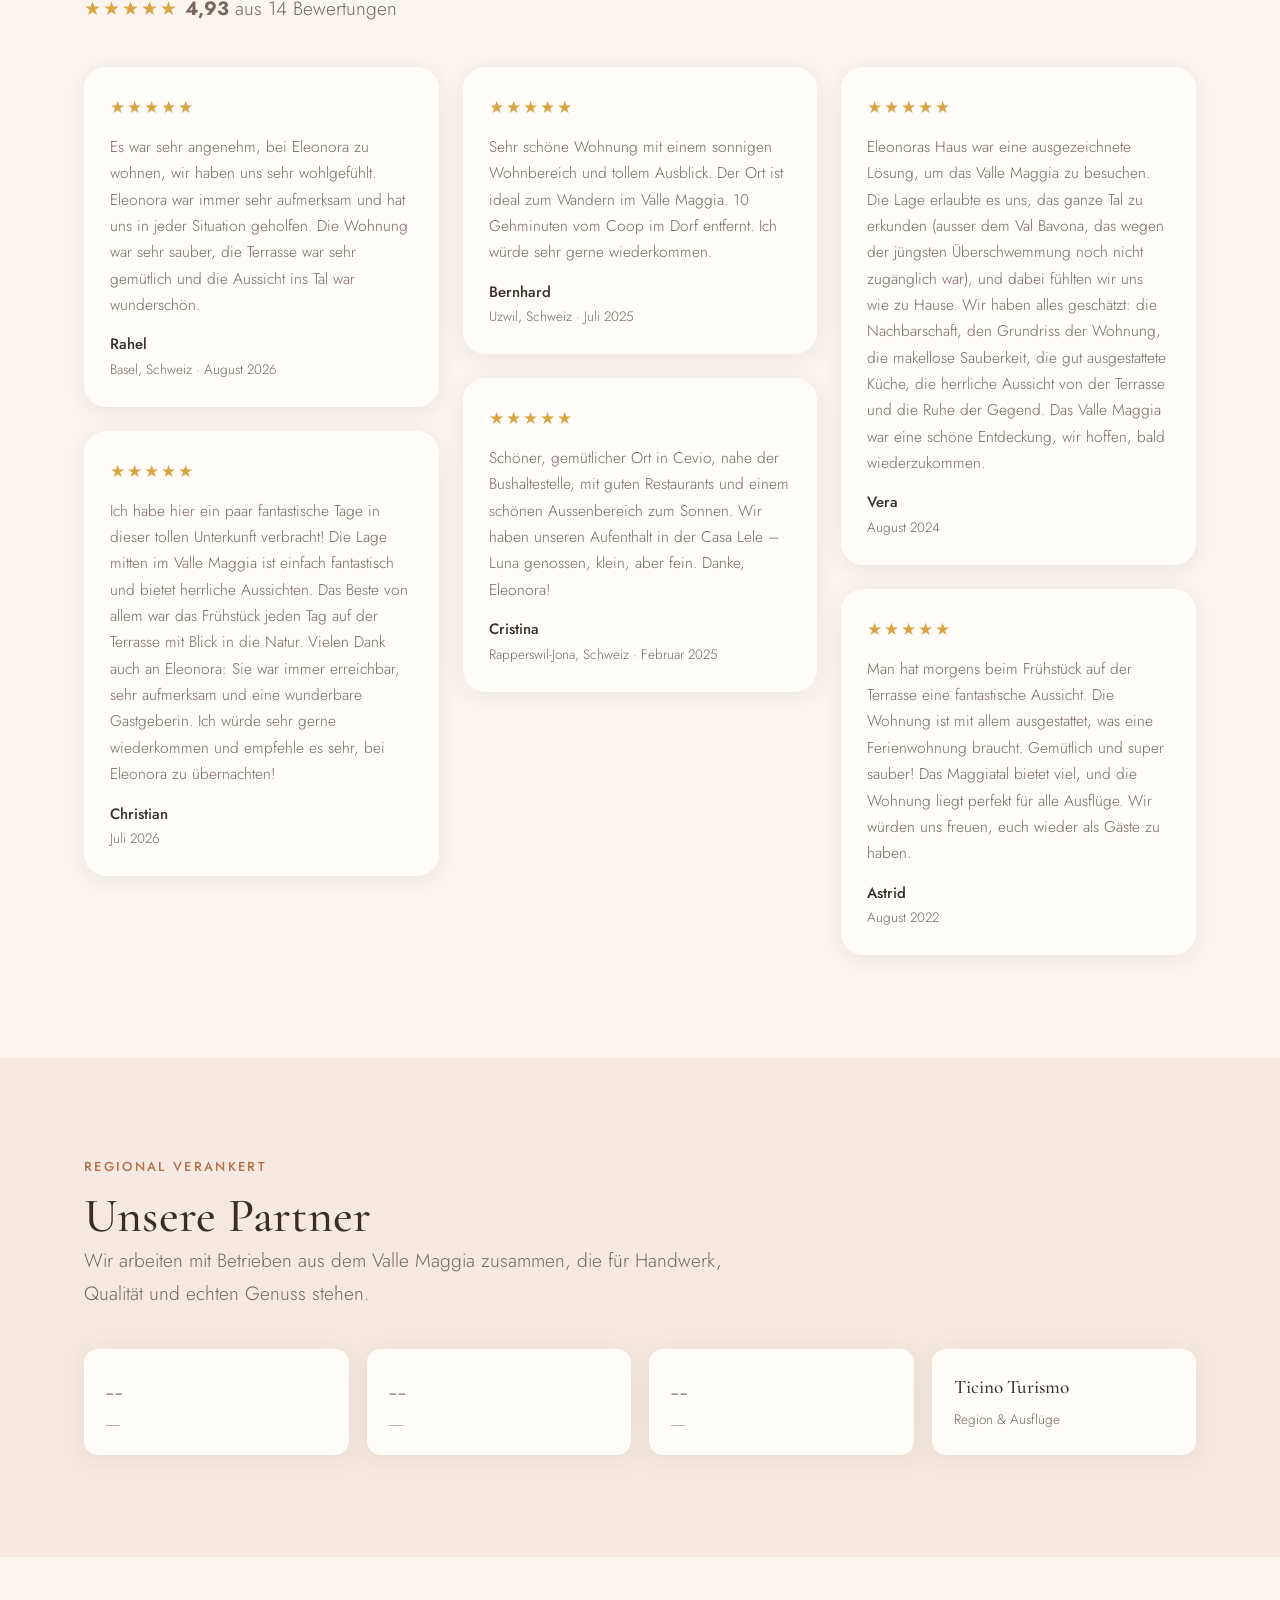
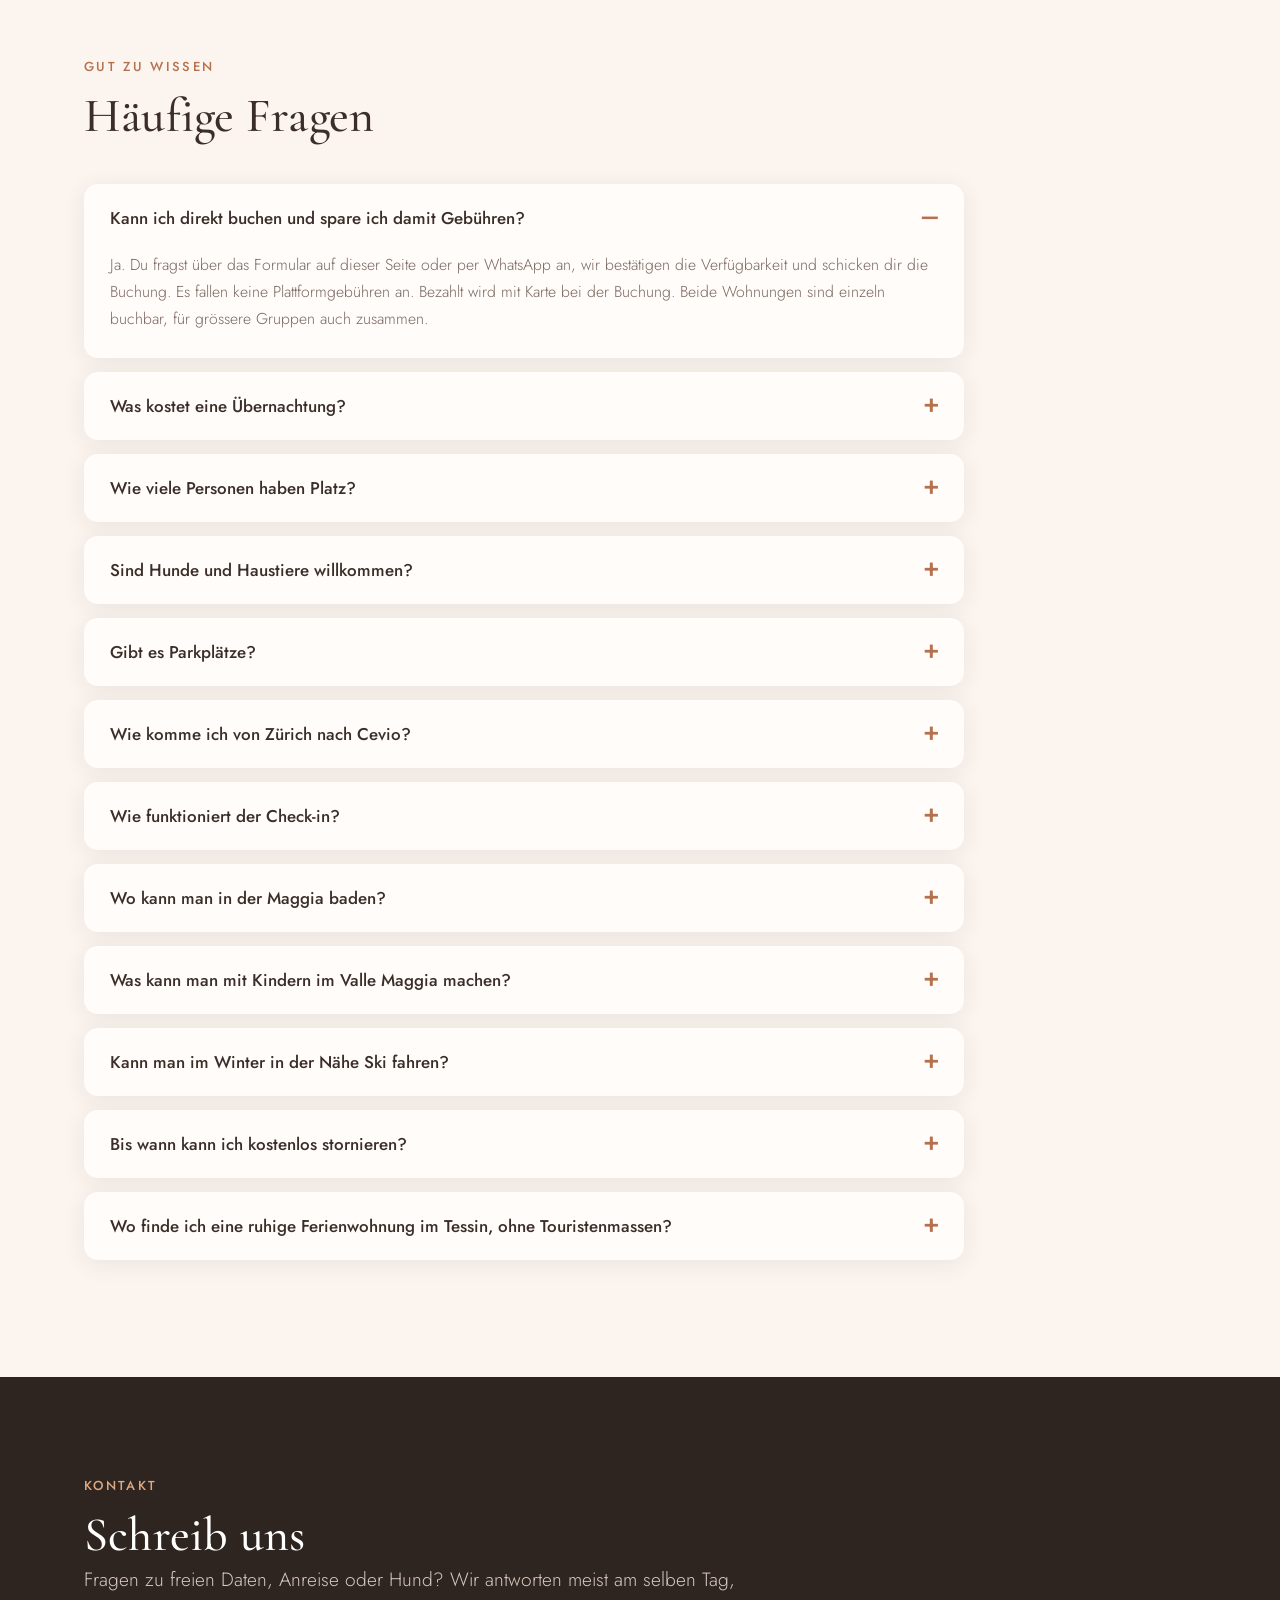
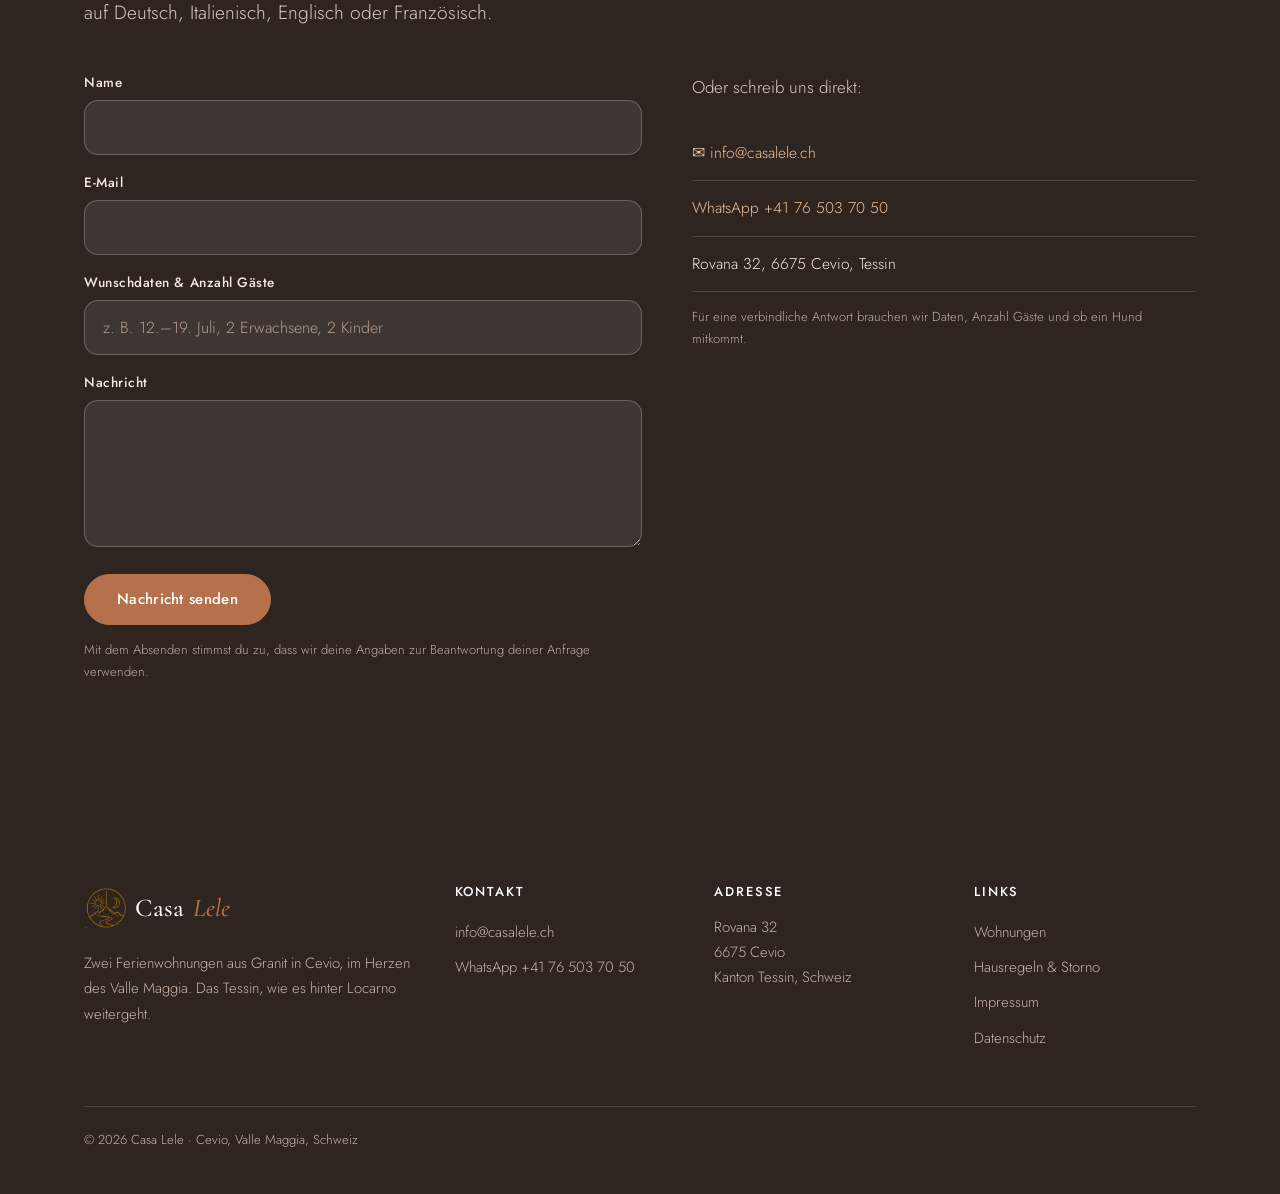
==== commit 707ab97f: "Emblema sin fondo, a tamano y centrado en cabecera y pie" ====
--- a/index.html
+++ b/index.html
@@ -37,7 +37,7 @@
 
 <header class="hdr">
   <div class="hdr__in">
-    <a class="brand" style="display:inline-flex;align-items:center;gap:9px;white-space:nowrap" href="#top"><img class="brand__logo" src="logo/logo-marca-circolare.png" alt="" loading="eager" decoding="async" style="height:58px;width:auto;flex:0 0 auto;display:block">Casa <em>Lele</em></a>
+    <a class="brand" style="display:inline-flex;align-items:center;gap:9px;white-space:nowrap" href="#top"><img class="brand__logo" src="logo/emblema-220.png" srcset="logo/emblema-220.png 220w, logo/emblema-440.png 440w" sizes="40px" alt="" width="220" height="220" decoding="async">Casa <em>Lele</em></a>
     <button class="burger" id="burger" aria-expanded="false" aria-controls="nav">Menü</button>
     <nav class="nav" id="nav">
       <a href="#wohnungen">Wohnungen</a>
@@ -405,7 +405,7 @@
   <div class="wrap">
     <div class="ft__cols">
       <div>
-        <a class="brand" style="display:inline-flex;align-items:center;gap:9px;white-space:nowrap" href="#top"><img class="brand__logo" src="logo/logo-marca-circolare.png" alt="" loading="eager" decoding="async" style="height:30px;width:auto;flex:0 0 auto;display:block">Casa <em>Lele</em></a>
+        <a class="brand" style="display:inline-flex;align-items:center;gap:9px;white-space:nowrap" href="#top"><img class="brand__logo" src="logo/emblema-220.png" srcset="logo/emblema-220.png 220w, logo/emblema-440.png 440w" sizes="40px" alt="" width="220" height="220" decoding="async">Casa <em>Lele</em></a>
         <p style="margin-top:14px">Zwei Ferienwohnungen aus Granit in Cevio, im Herzen des Valle Maggia. Das Tessin, wie es hinter Locarno weitergeht.</p>
       </div>
       <div><h4>Kontakt</h4>
--- a/style.css
+++ b/style.css
@@ -291,8 +291,6 @@
 .flat__rating em{font-style:normal;opacity:.7;font-size:12.5px;margin-left:4px}
 
 .hdr .brand,.ft .brand{display:inline-flex;align-items:center;gap:9px;flex-wrap:nowrap}
-.hdr .brand__logo{height:30px;width:auto;flex:0 0 auto;display:block}
-.ft .brand__logo{height:38px;width:auto;flex:0 0 auto;display:block}
 @media (max-width:560px){.hdr .brand__logo{height:25px}}
 
 .flat__img{position:relative}
@@ -306,3 +304,8 @@
   background:rgba(251,244,239,.5);transition:background .3s}
 .slider__dots button[aria-current="true"]{background:#FBF4EF}
 @media (prefers-reduced-motion:reduce){.slide{transition:none}}
+
+.hdr .brand,.ft .brand{display:inline-flex;align-items:center;gap:10px;line-height:1}
+.hdr .brand__logo{height:38px;width:38px;flex:0 0 auto;display:block;background:none}
+.ft .brand__logo{height:42px;width:42px;flex:0 0 auto;display:block;background:none}
+@media (max-width:560px){.hdr .brand__logo{height:32px;width:32px}}
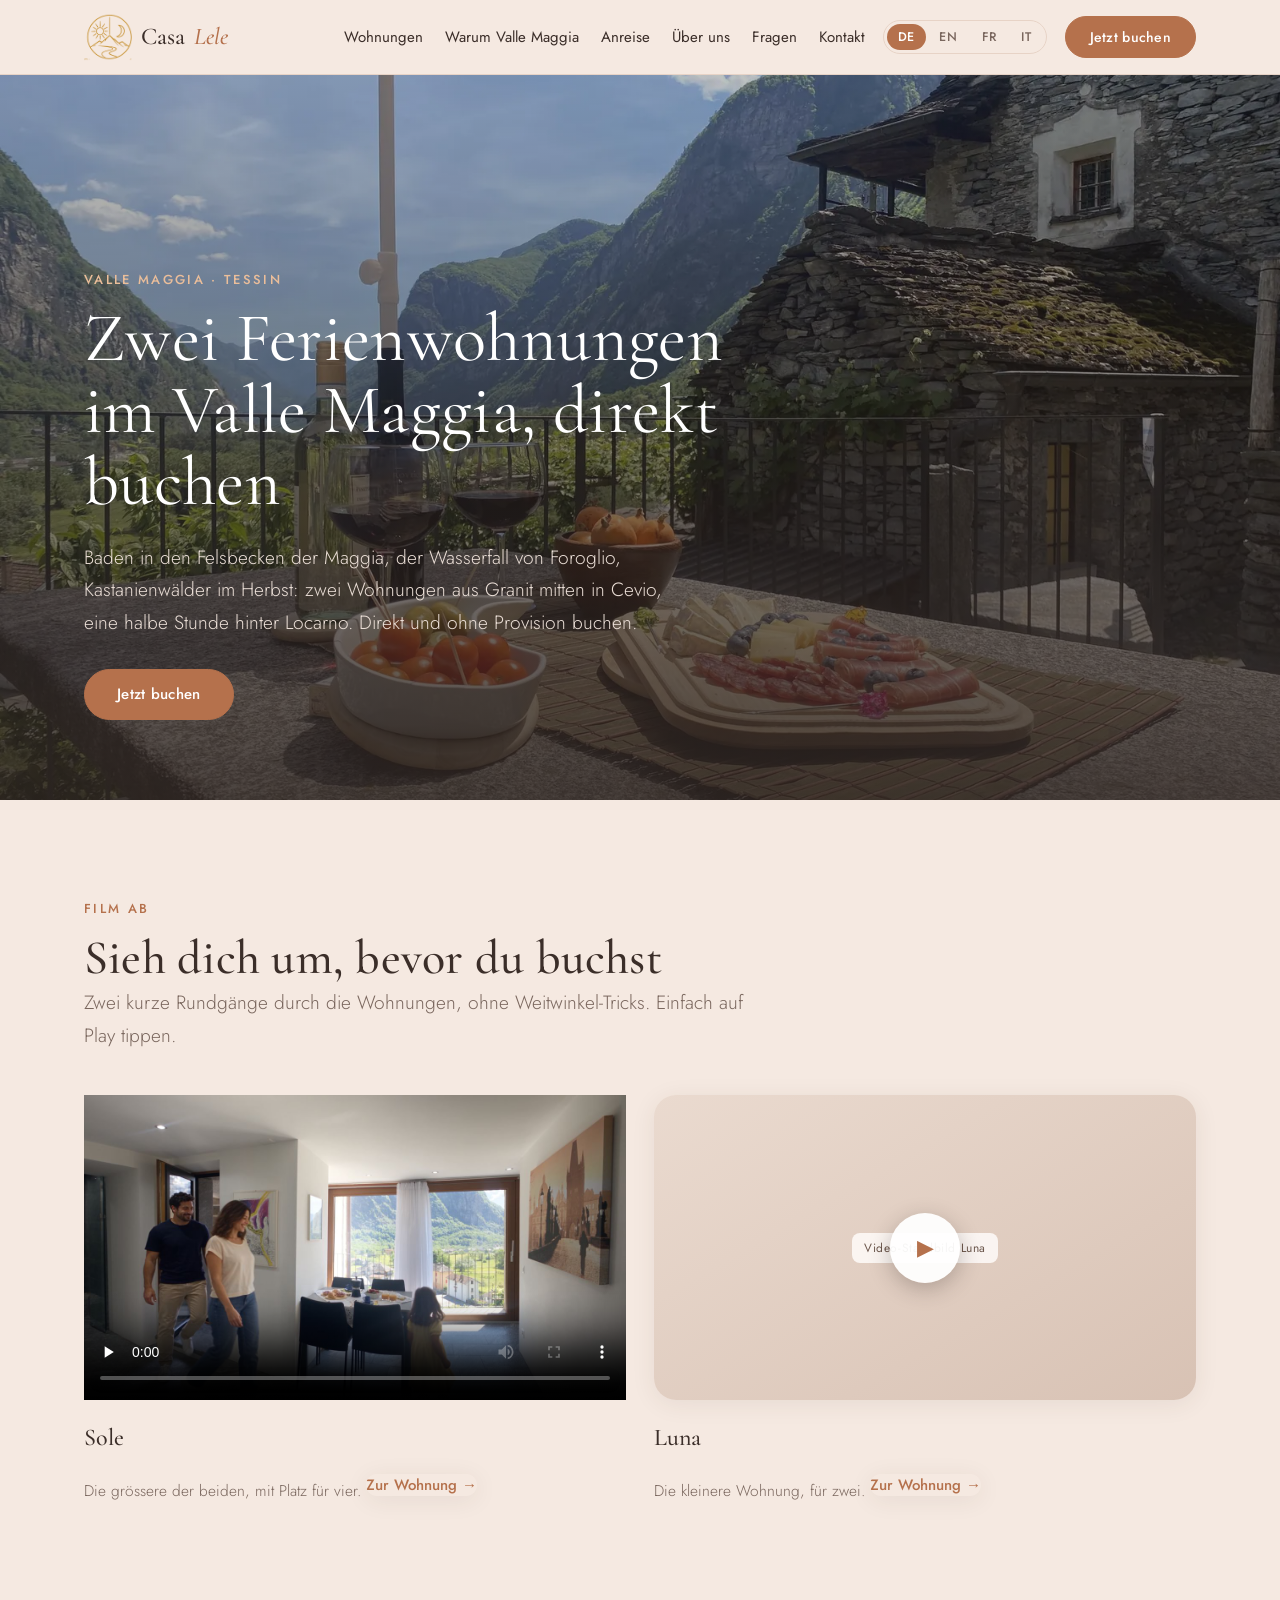
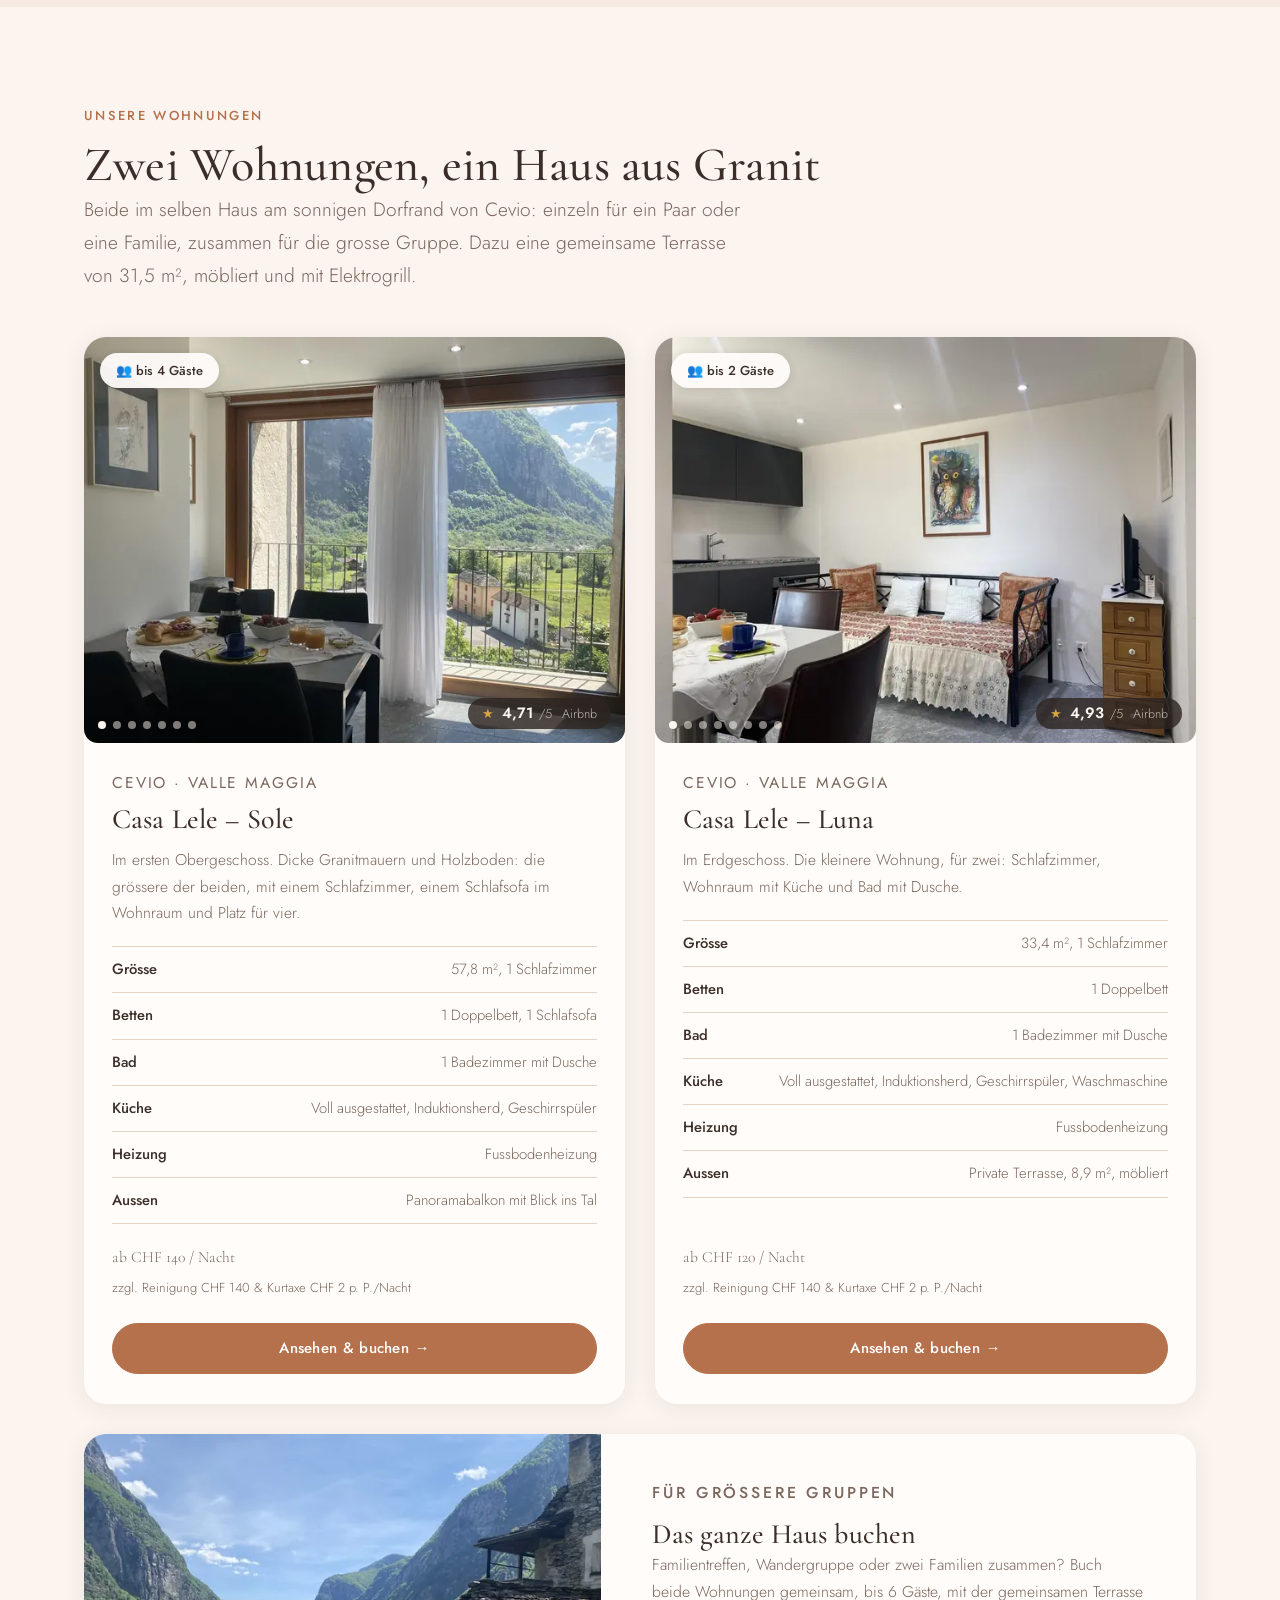
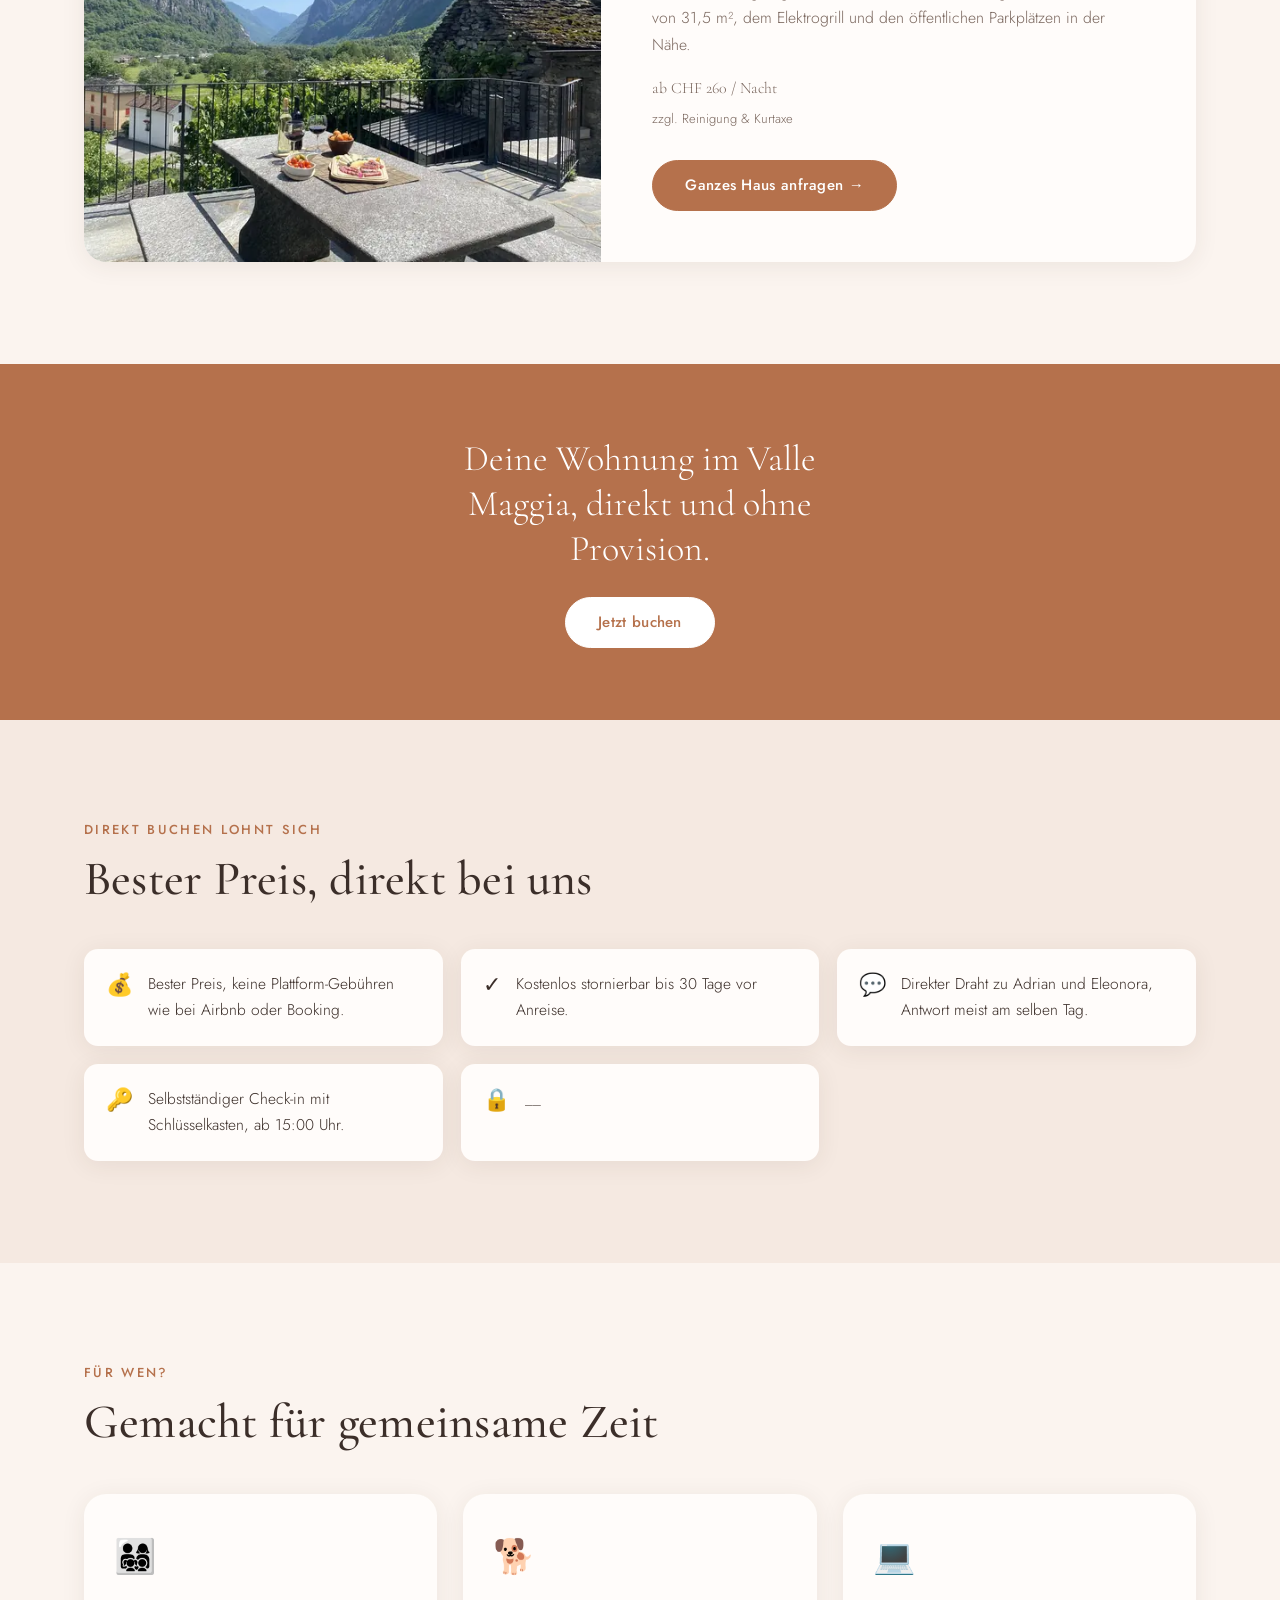
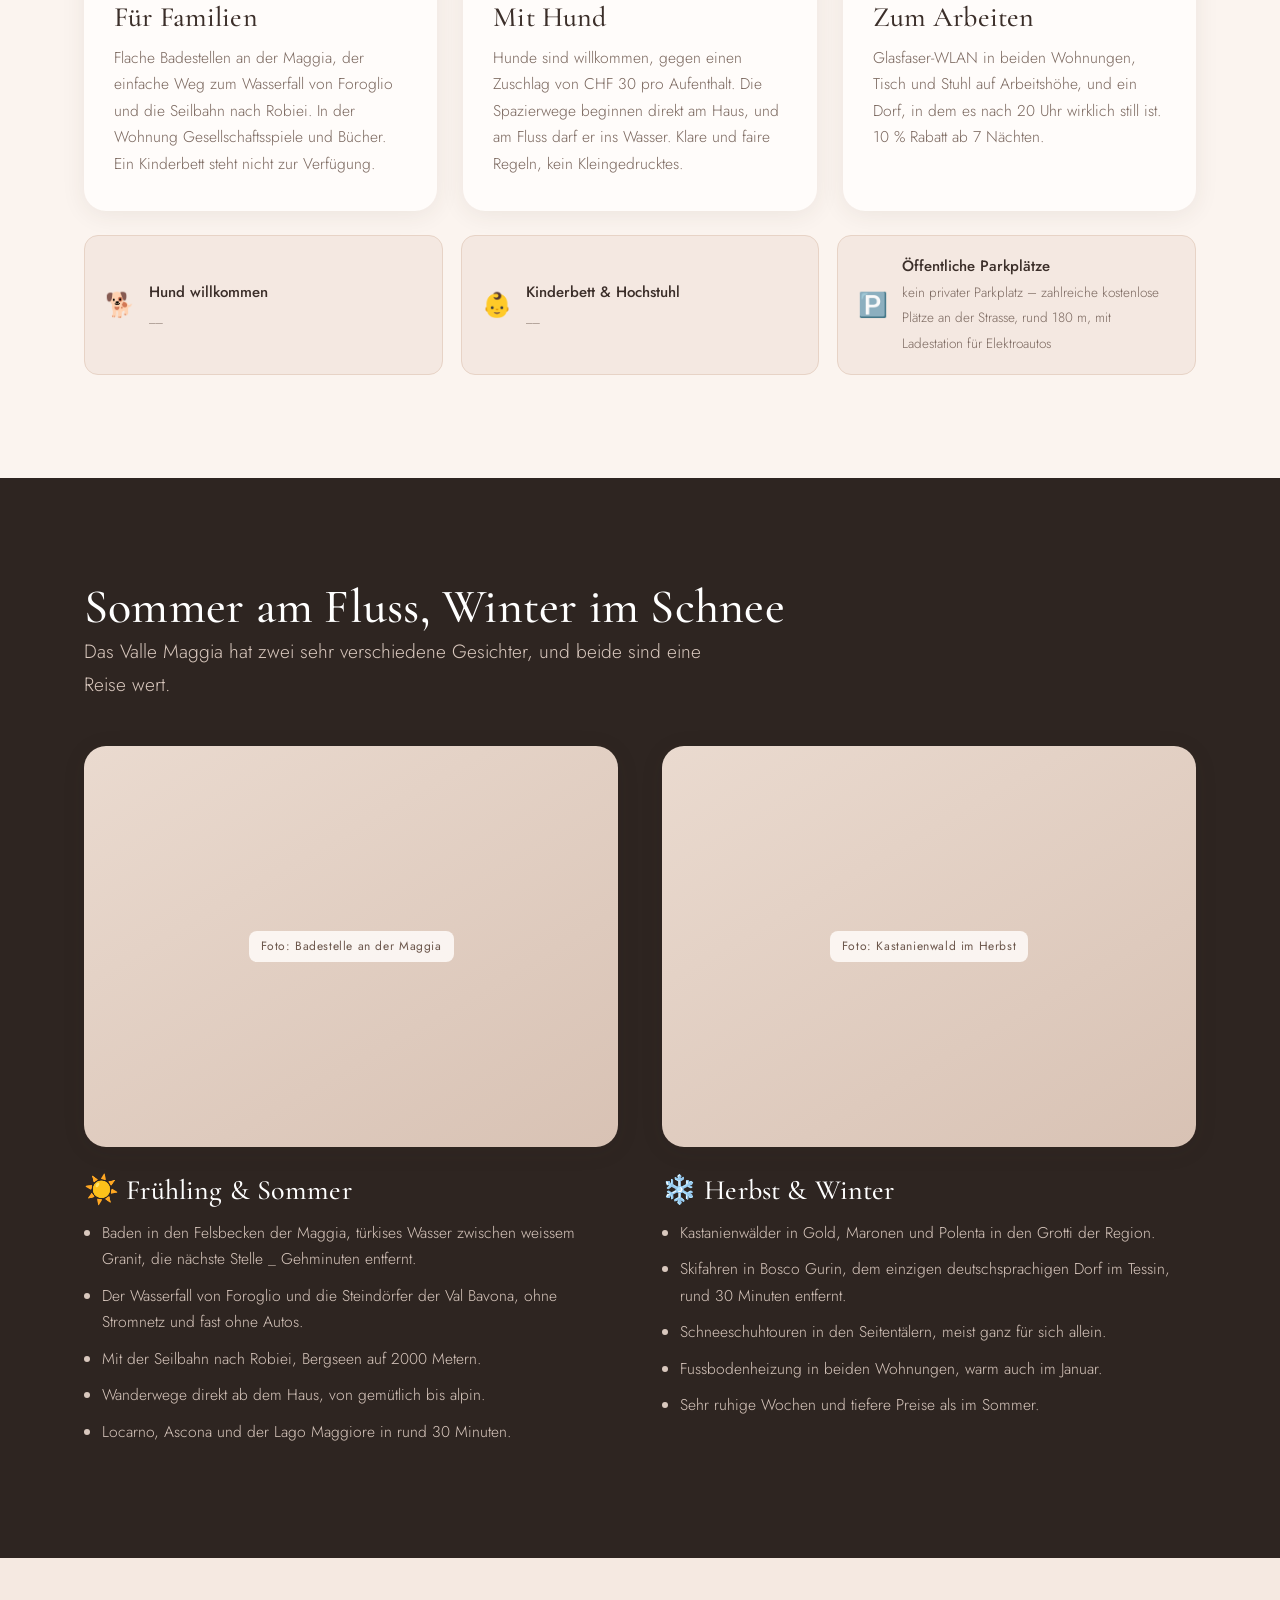
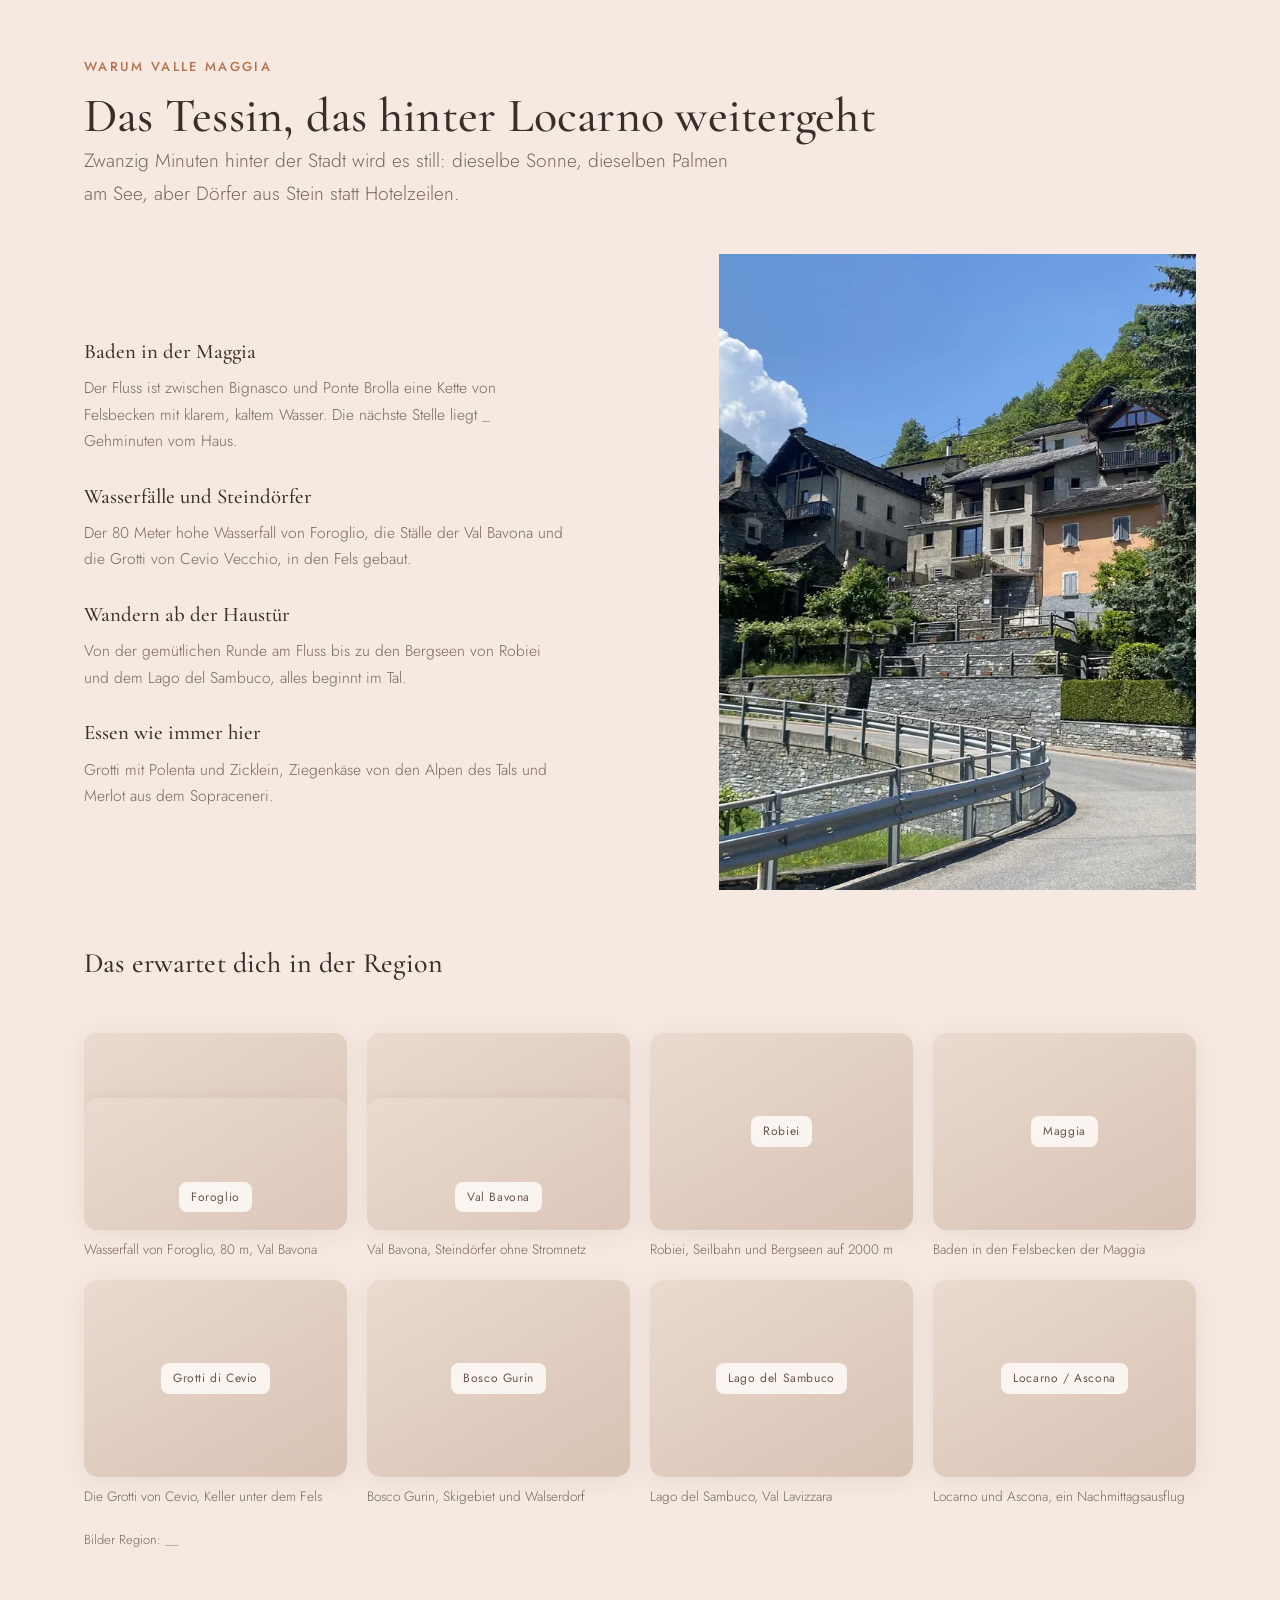
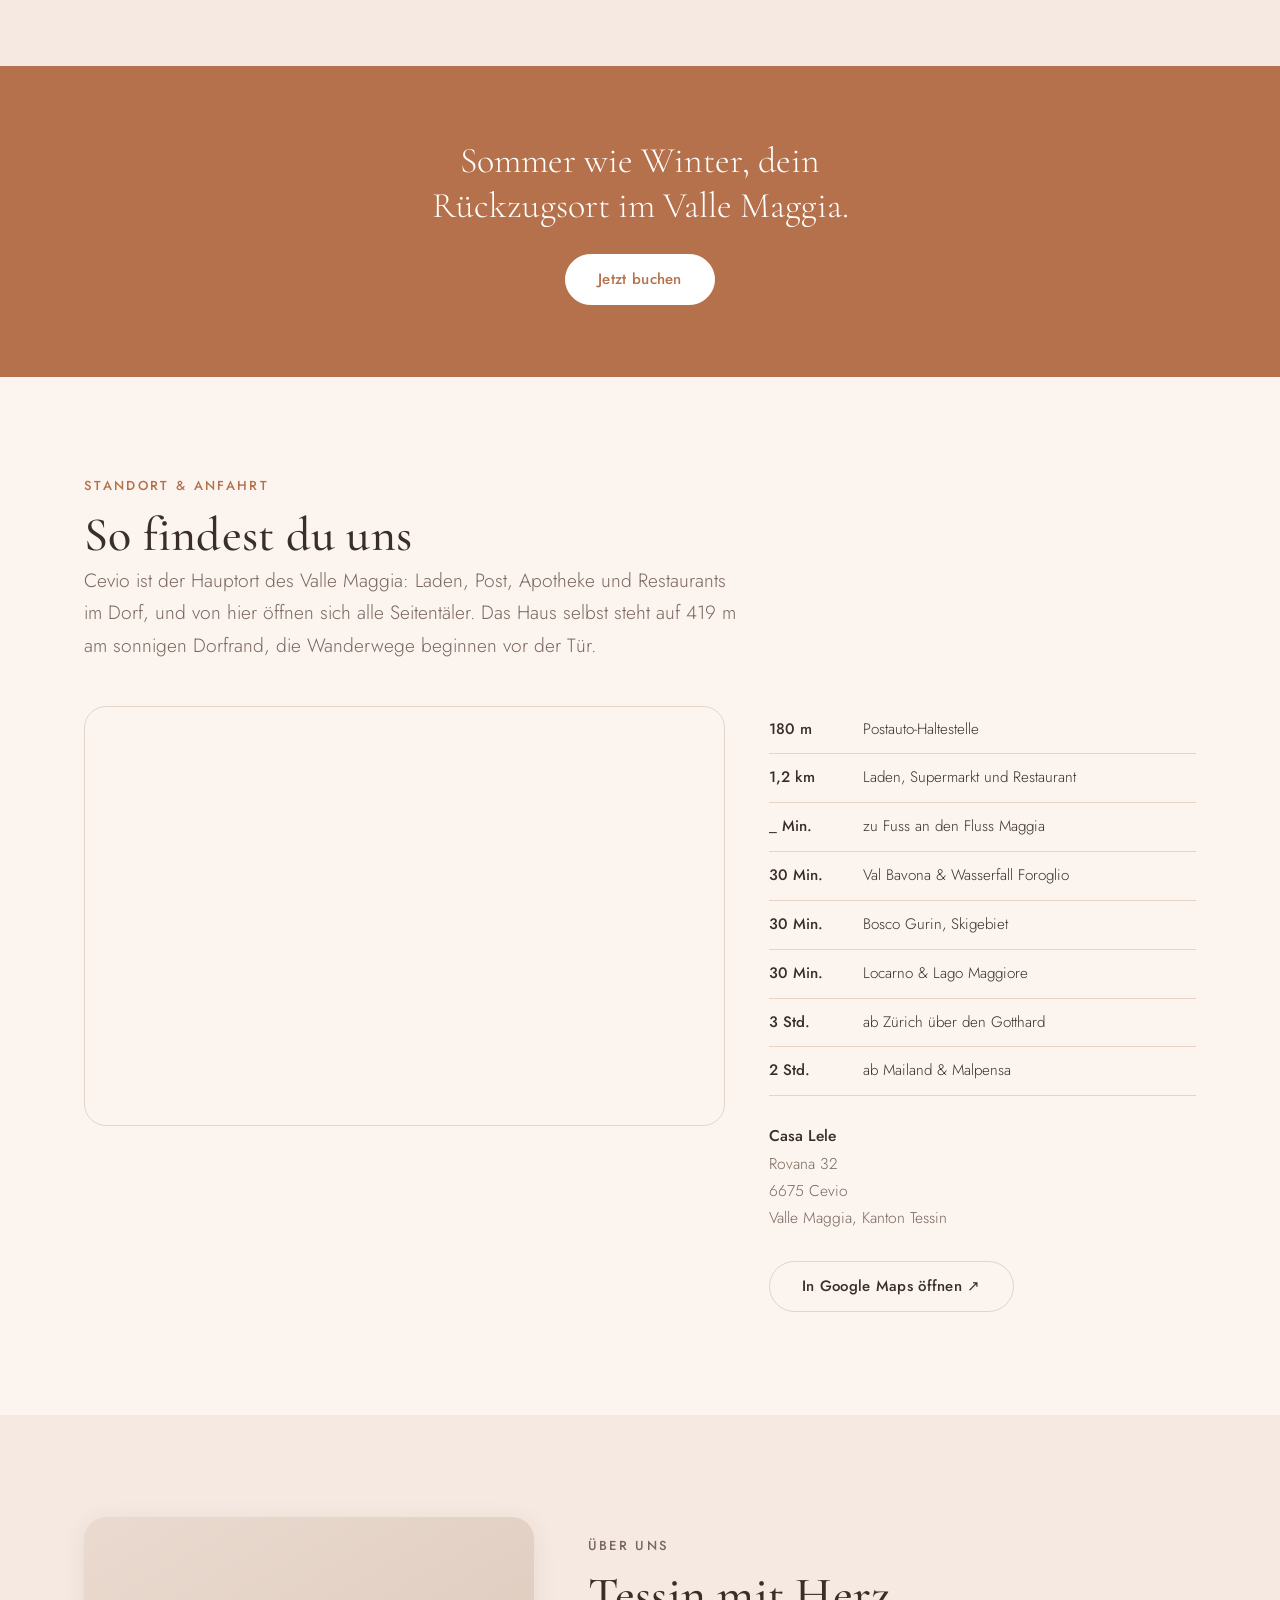
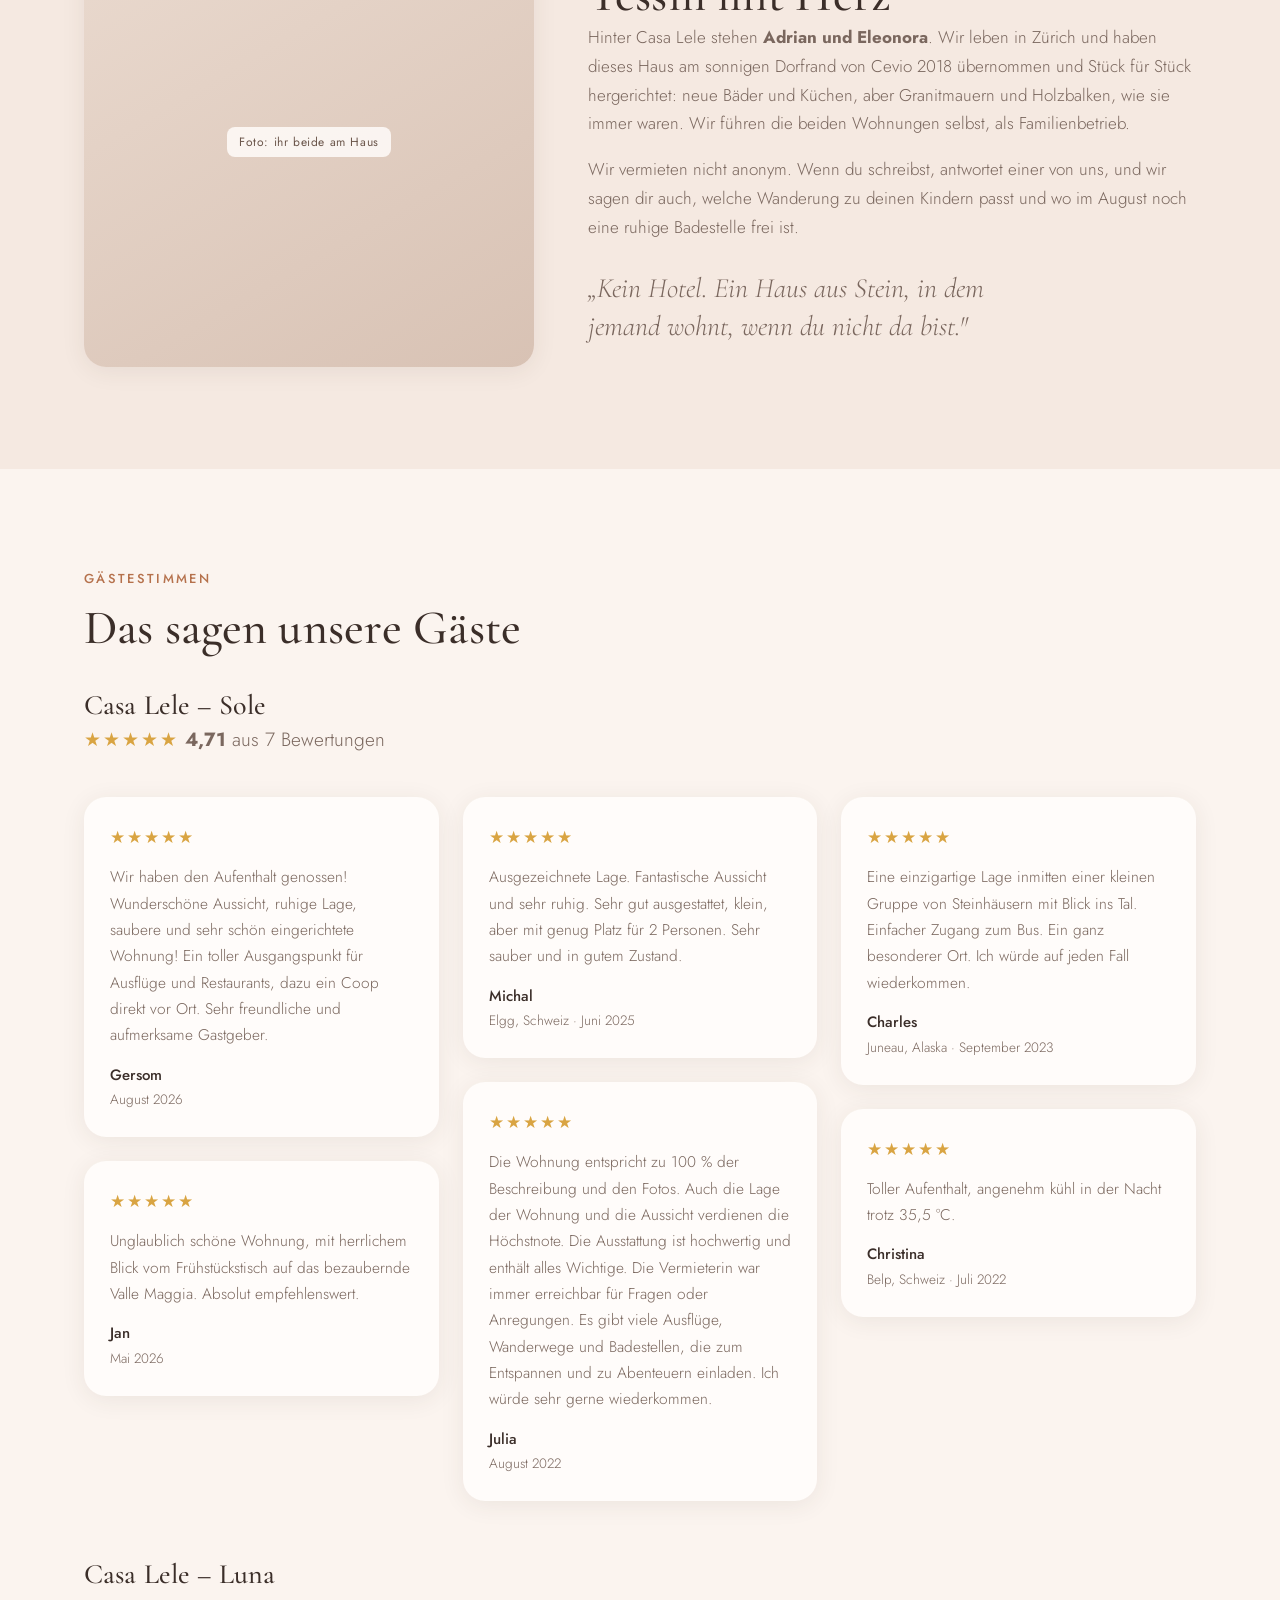
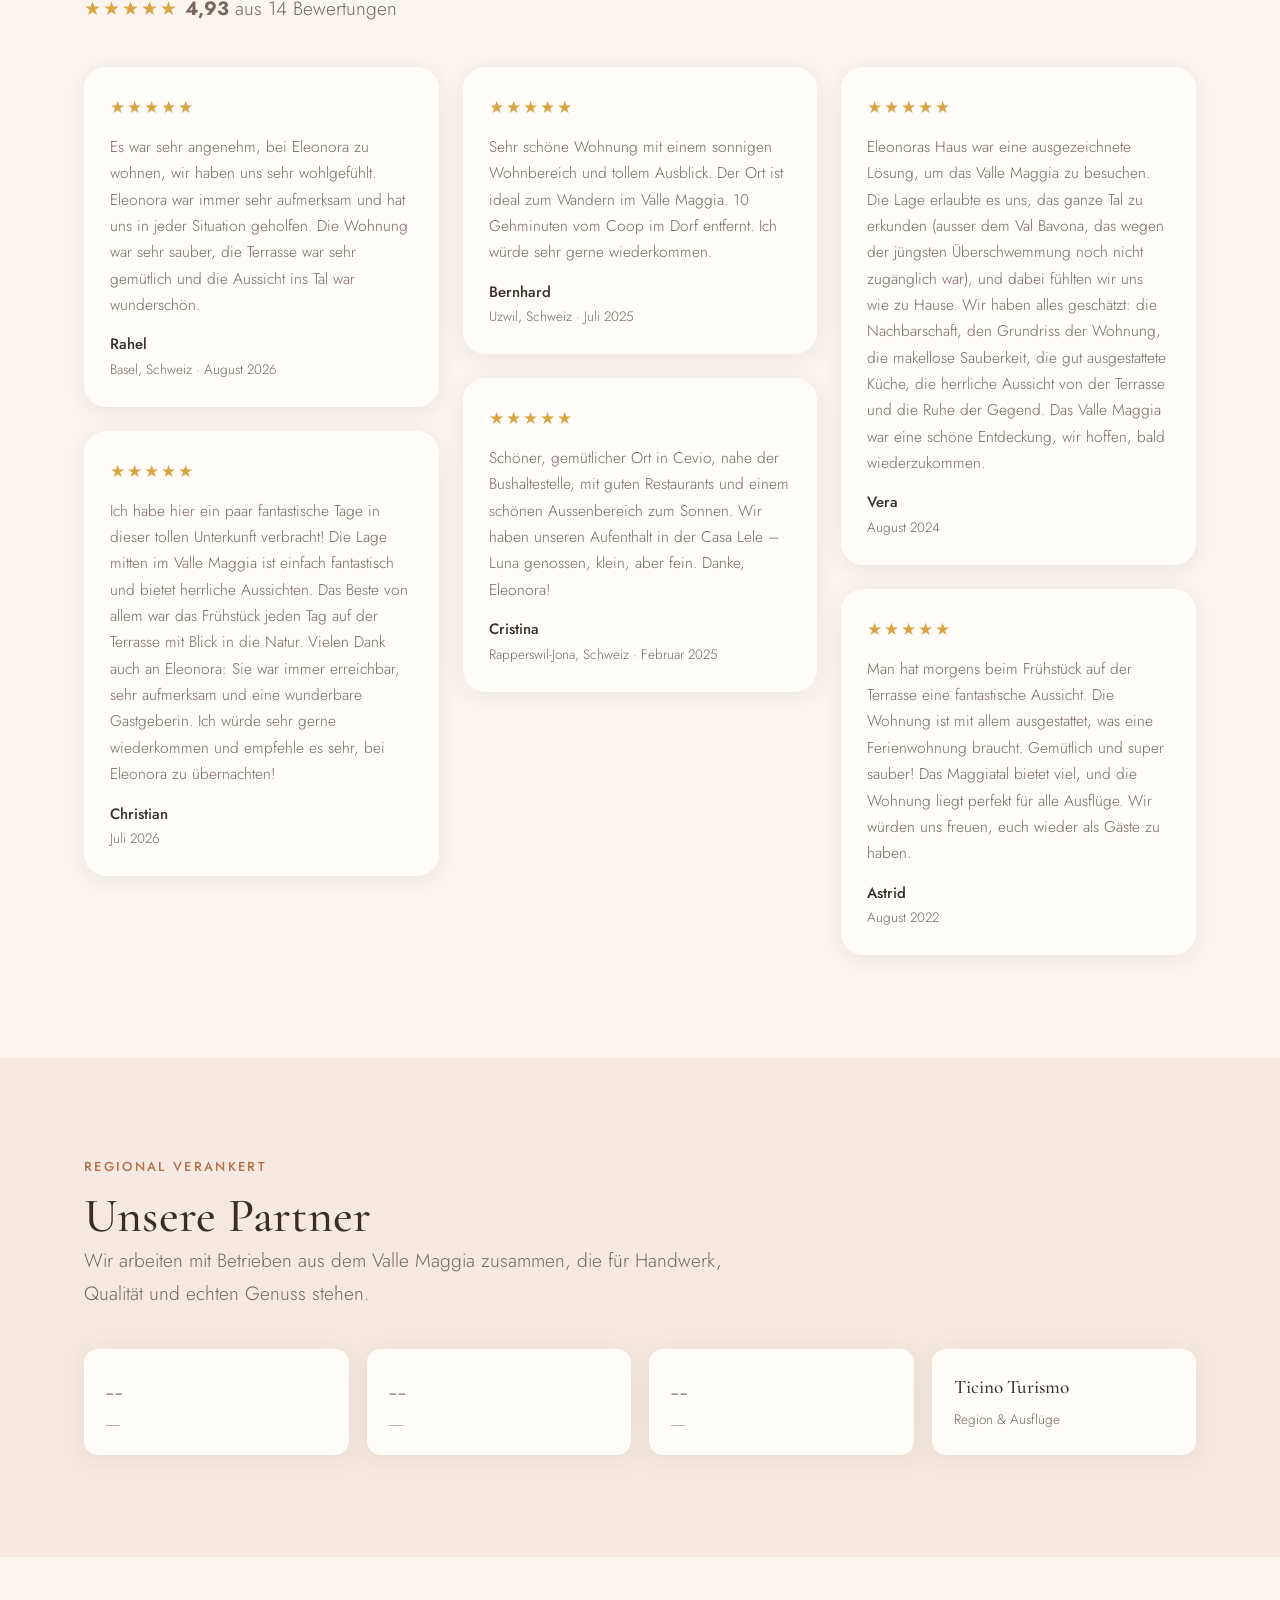
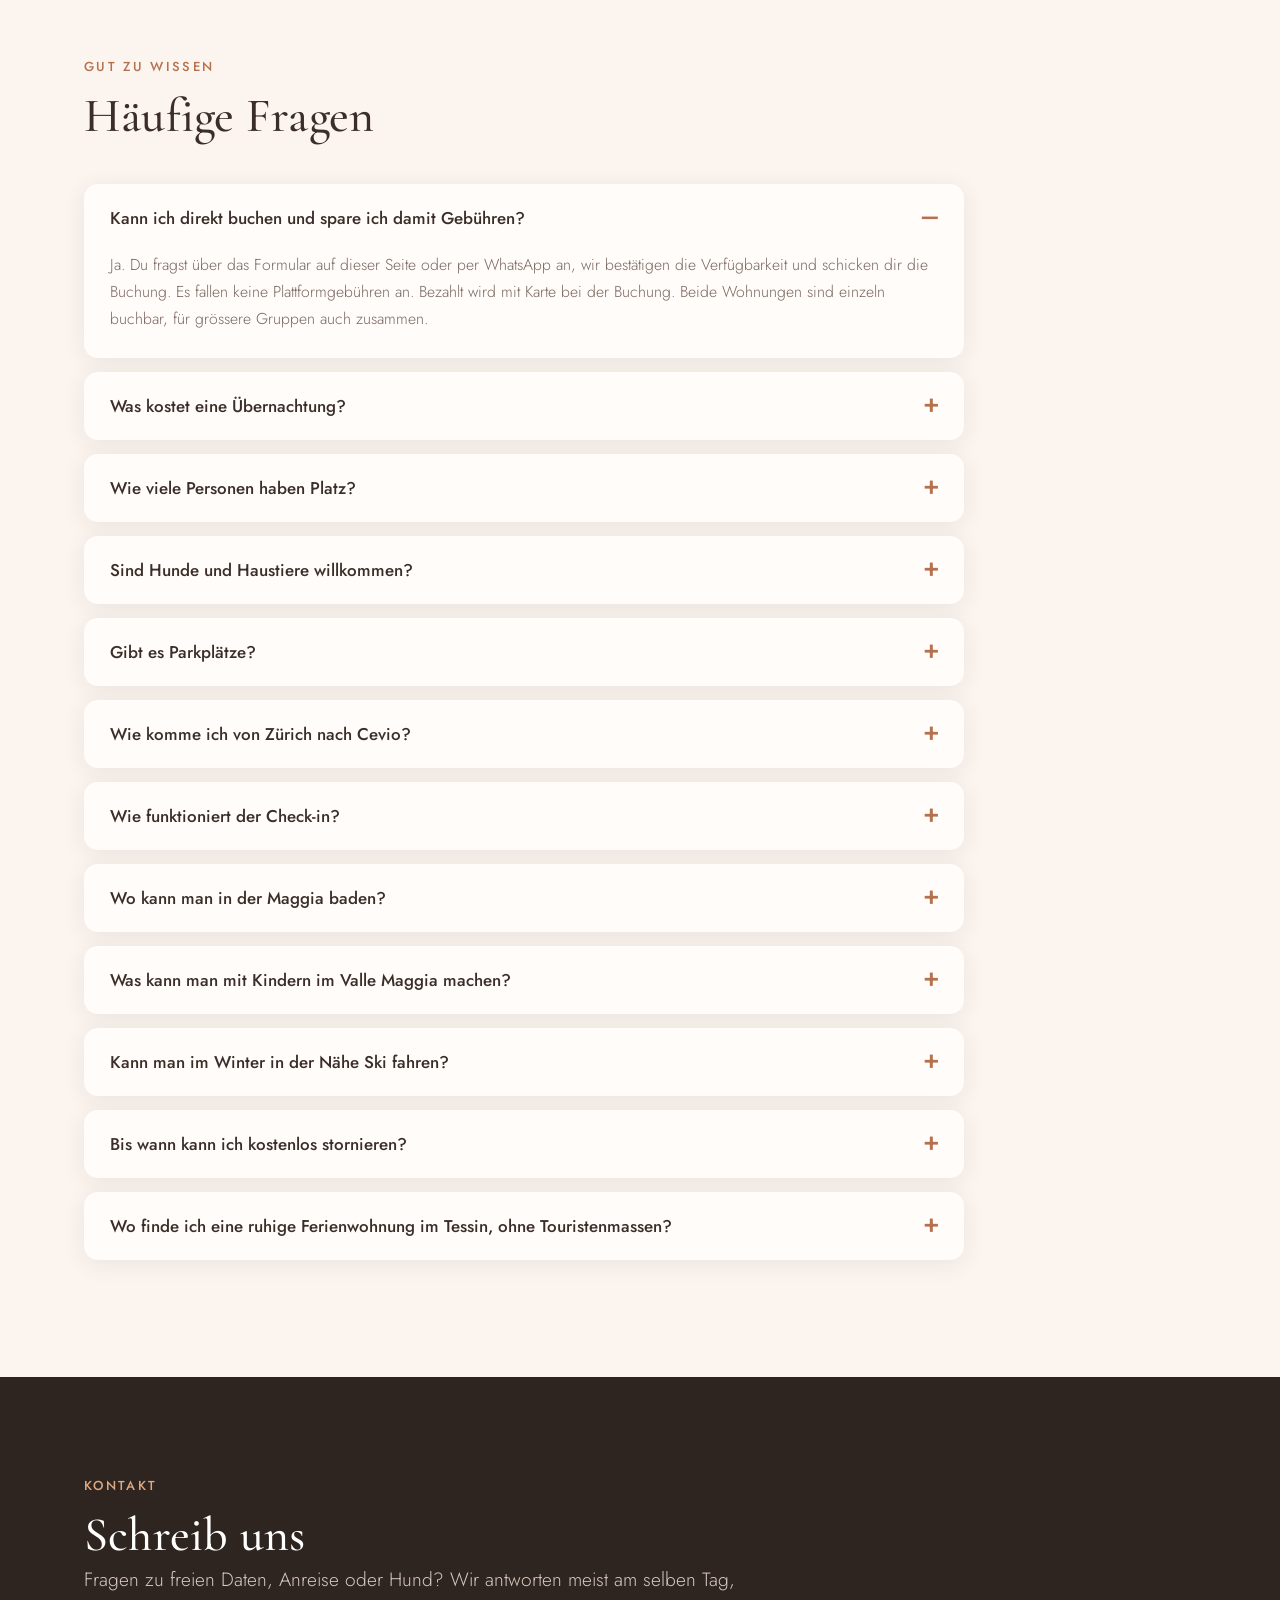
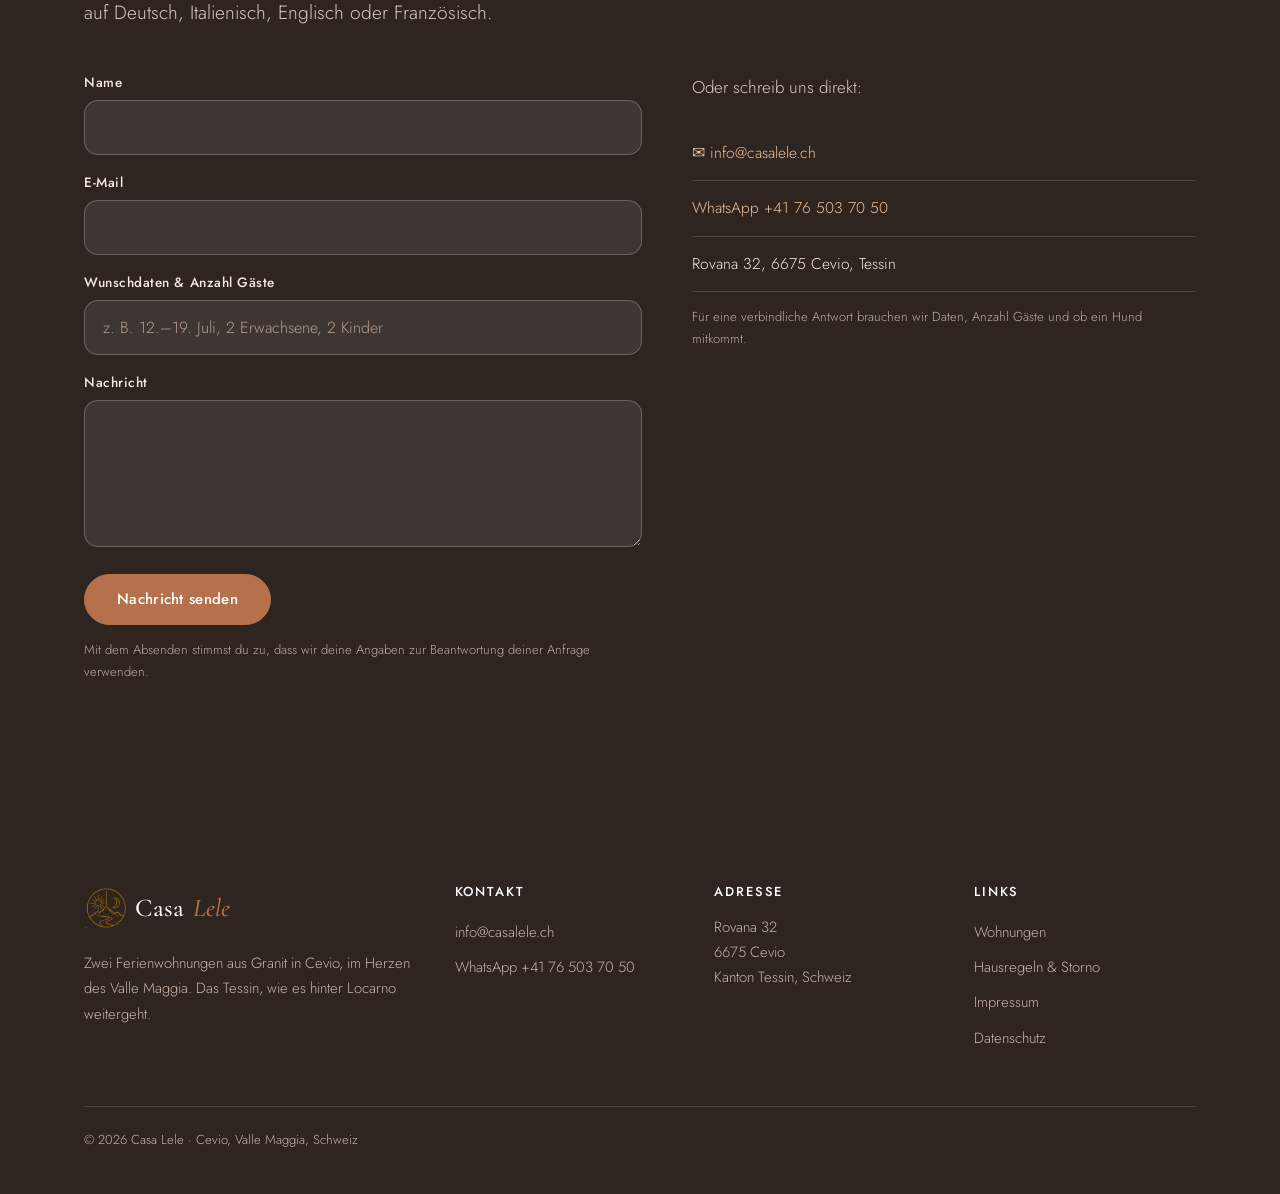
==== commit 8494515c: "Video de Sole en la seccion del tour" ====
--- a/index.html
+++ b/index.html
@@ -75,11 +75,7 @@
     <h2>Sieh dich um, bevor du buchst</h2>
     <p class="lede">Zwei kurze Rundgänge durch die Wohnungen, ohne Weitwinkel-Tricks. Einfach auf Play tippen.</p>
     <div class="tour">
-      <figure>
-        <a href="#">
-          <div class="ph r16x9"><span>Video-Standbild Sole</span></div>
-          <div class="play"><span>▶</span></div>
-        </a>
+      <figure><video class="ph r16x9" controls preload="none" playsinline poster="video/sole-video-poster.jpg" aria-label="Rundgang durch die Ferienwohnung Sole"><source src="video/sole-video-720.mp4" type="video/mp4"></video>
         <figcaption><b>Sole</b>Die grössere der beiden, mit Platz für vier.
           <a class="arrow" href="#wohnung-1">Zur Wohnung →</a></figcaption>
       </figure>
--- a/style.css
+++ b/style.css
@@ -306,6 +306,8 @@
 @media (prefers-reduced-motion:reduce){.slide{transition:none}}
 
 .hdr .brand,.ft .brand{display:inline-flex;align-items:center;gap:10px;line-height:1}
-.hdr .brand__logo{height:38px;width:38px;flex:0 0 auto;display:block;background:none}
+.hdr .brand__logo{height:48px;width:48px;flex:0 0 auto;display:block;background:none}
 .ft .brand__logo{height:42px;width:42px;flex:0 0 auto;display:block;background:none}
-@media (max-width:560px){.hdr .brand__logo{height:32px;width:32px}}
+@media (max-width:560px){.hdr .brand__logo{height:38px;width:38px}}
+
+video.ph{width:100%;height:auto;aspect-ratio:16/9;display:block;background:#2E2521}
